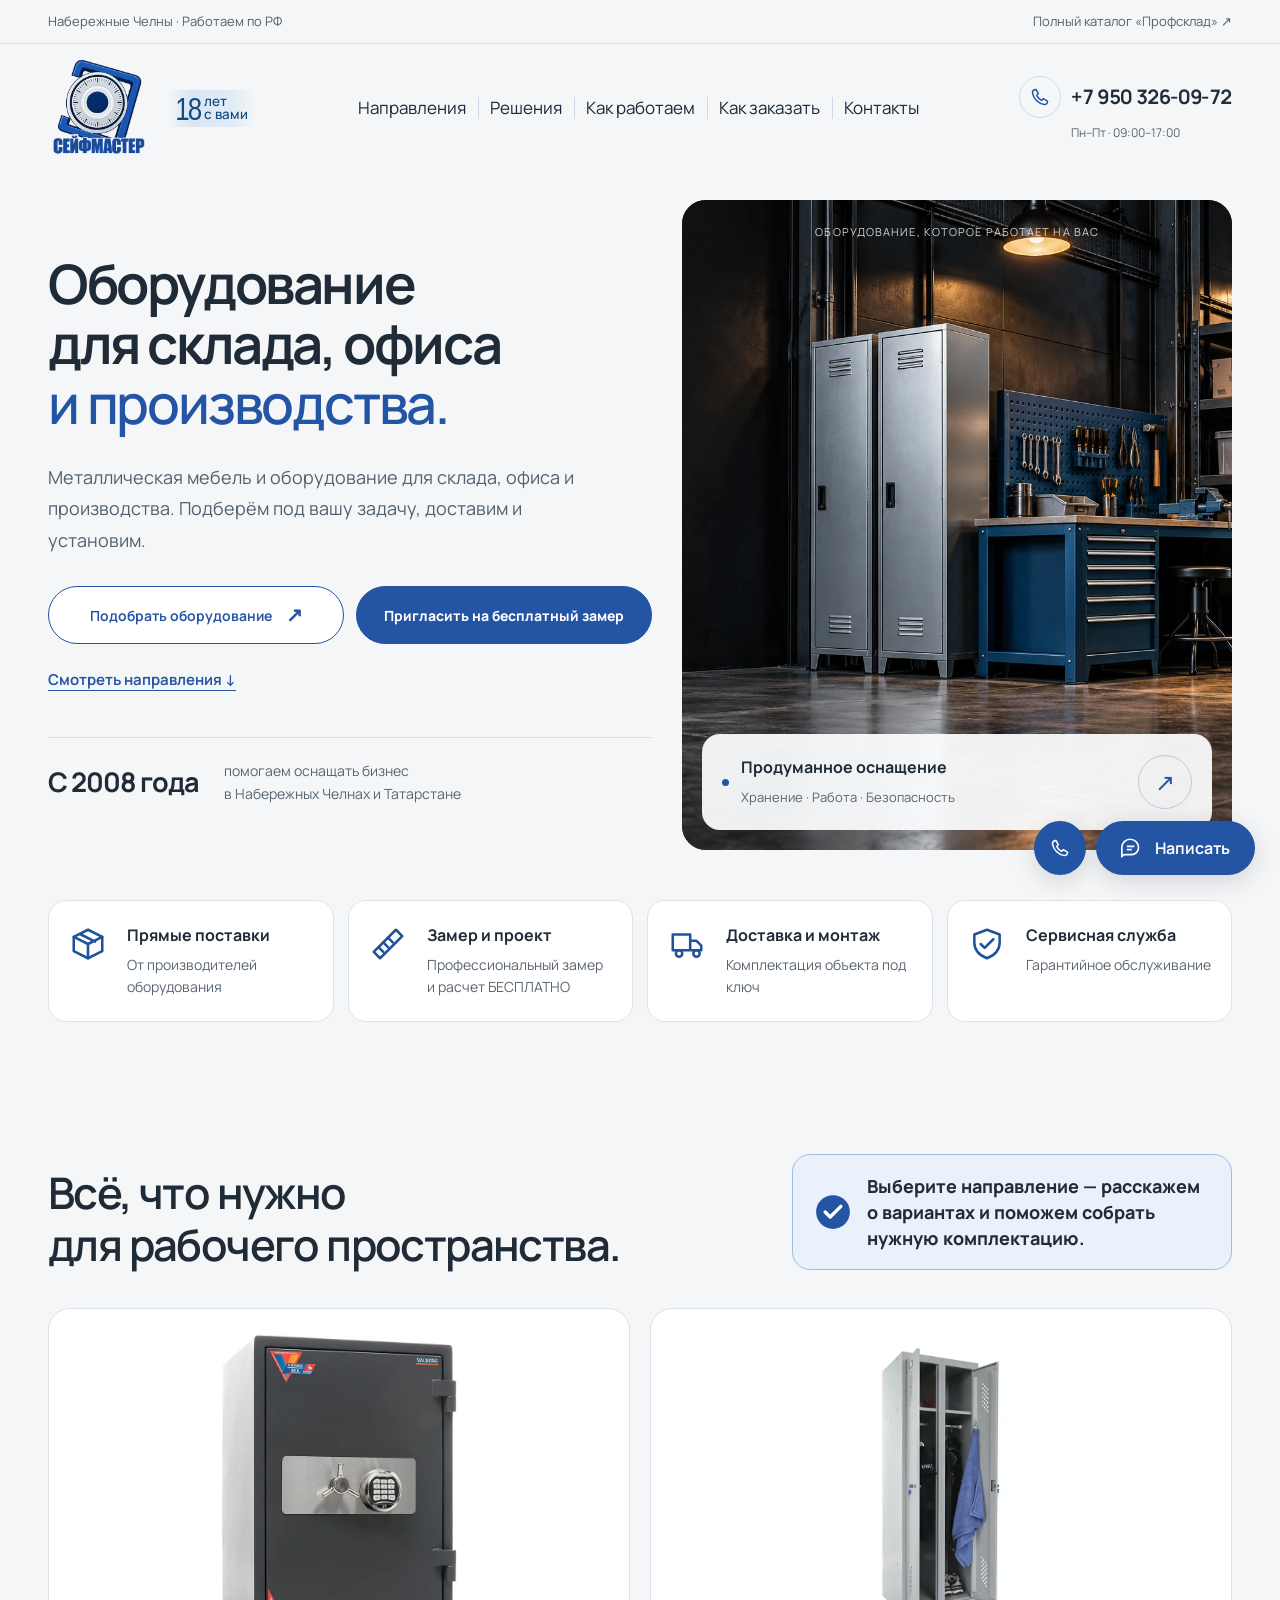
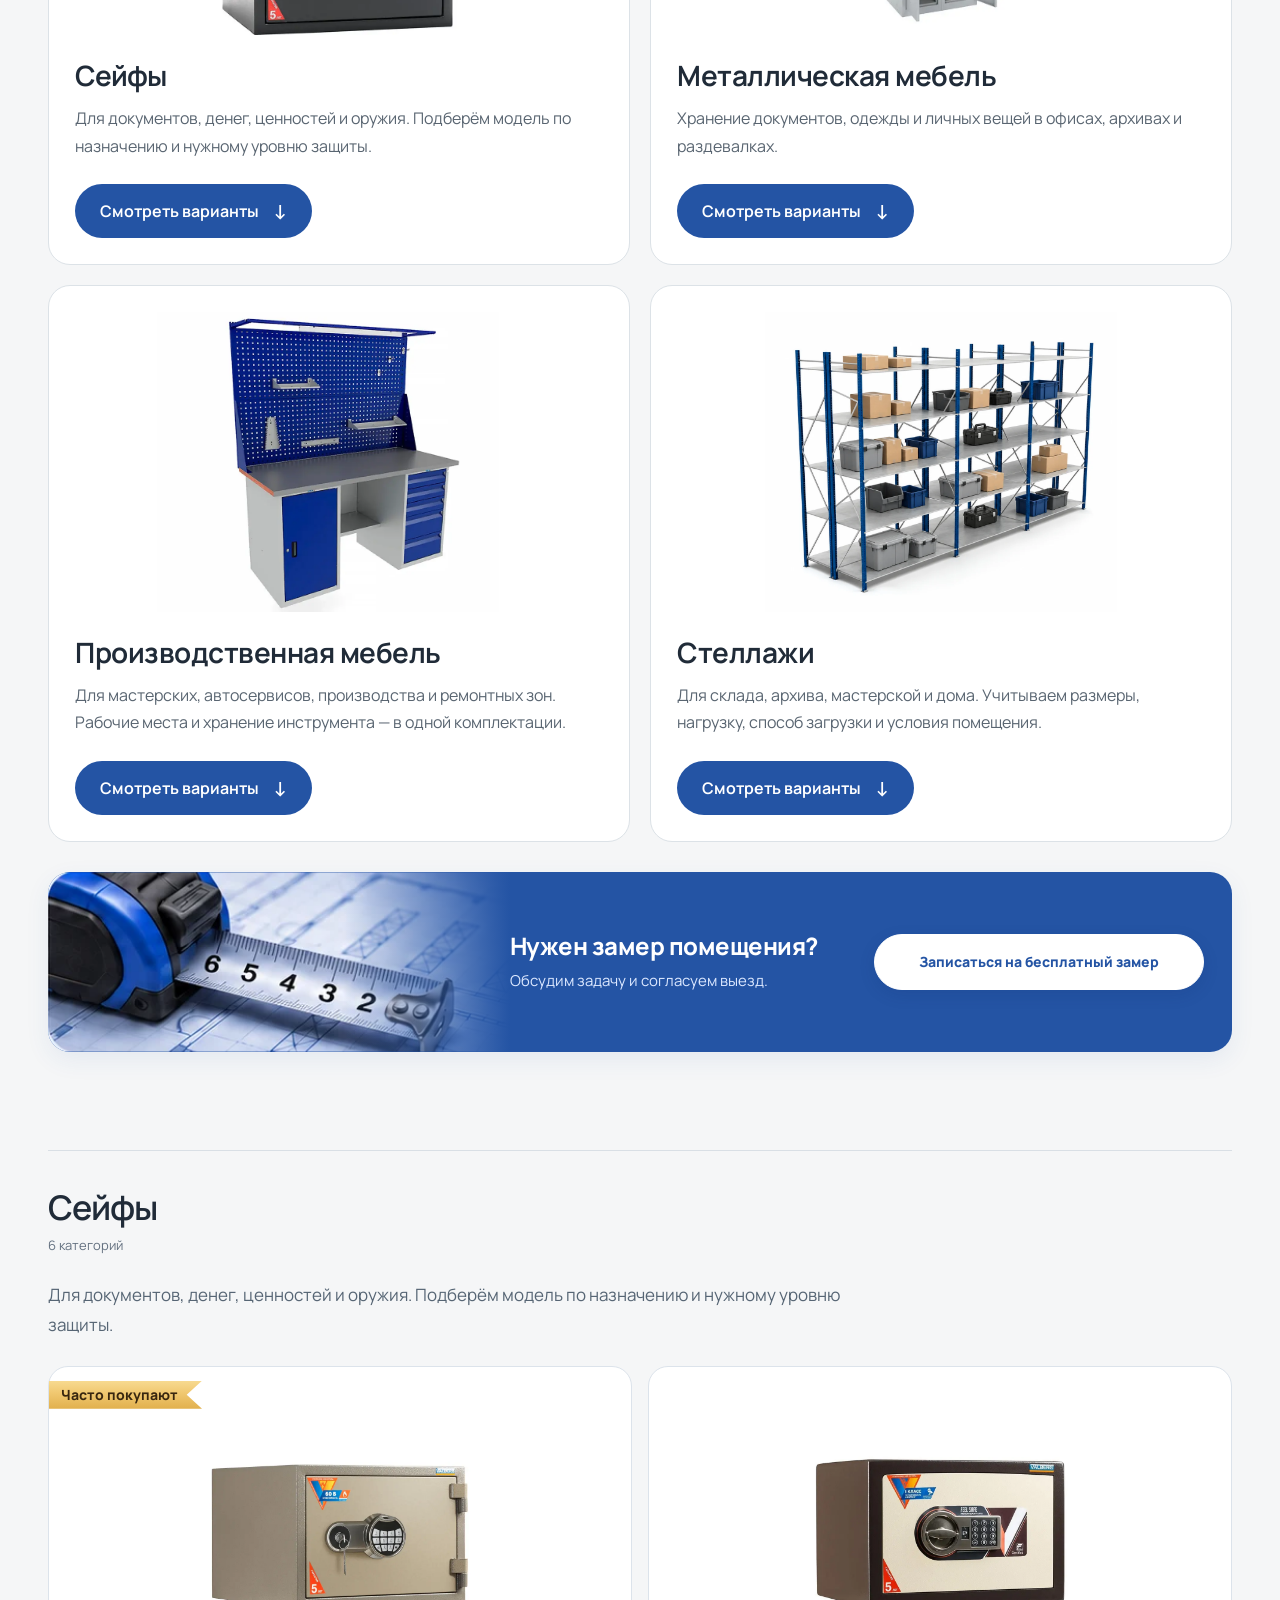
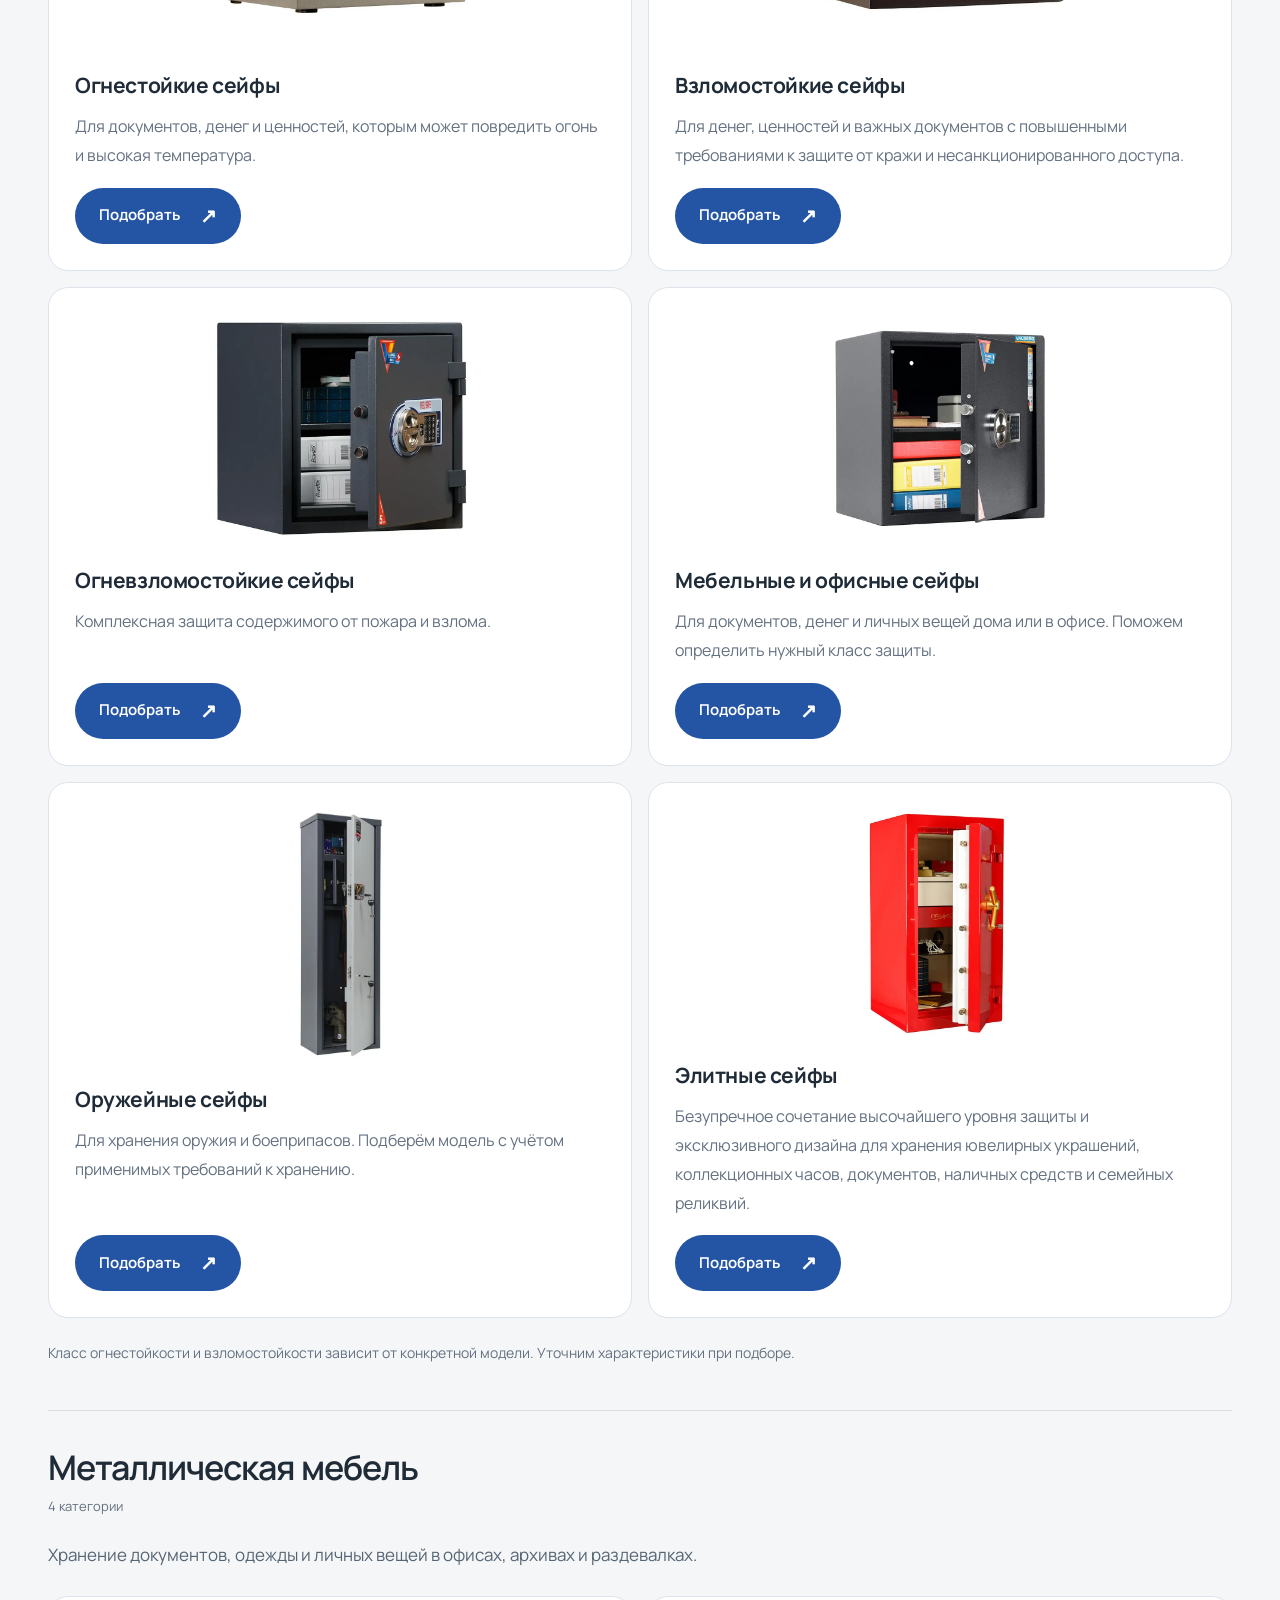
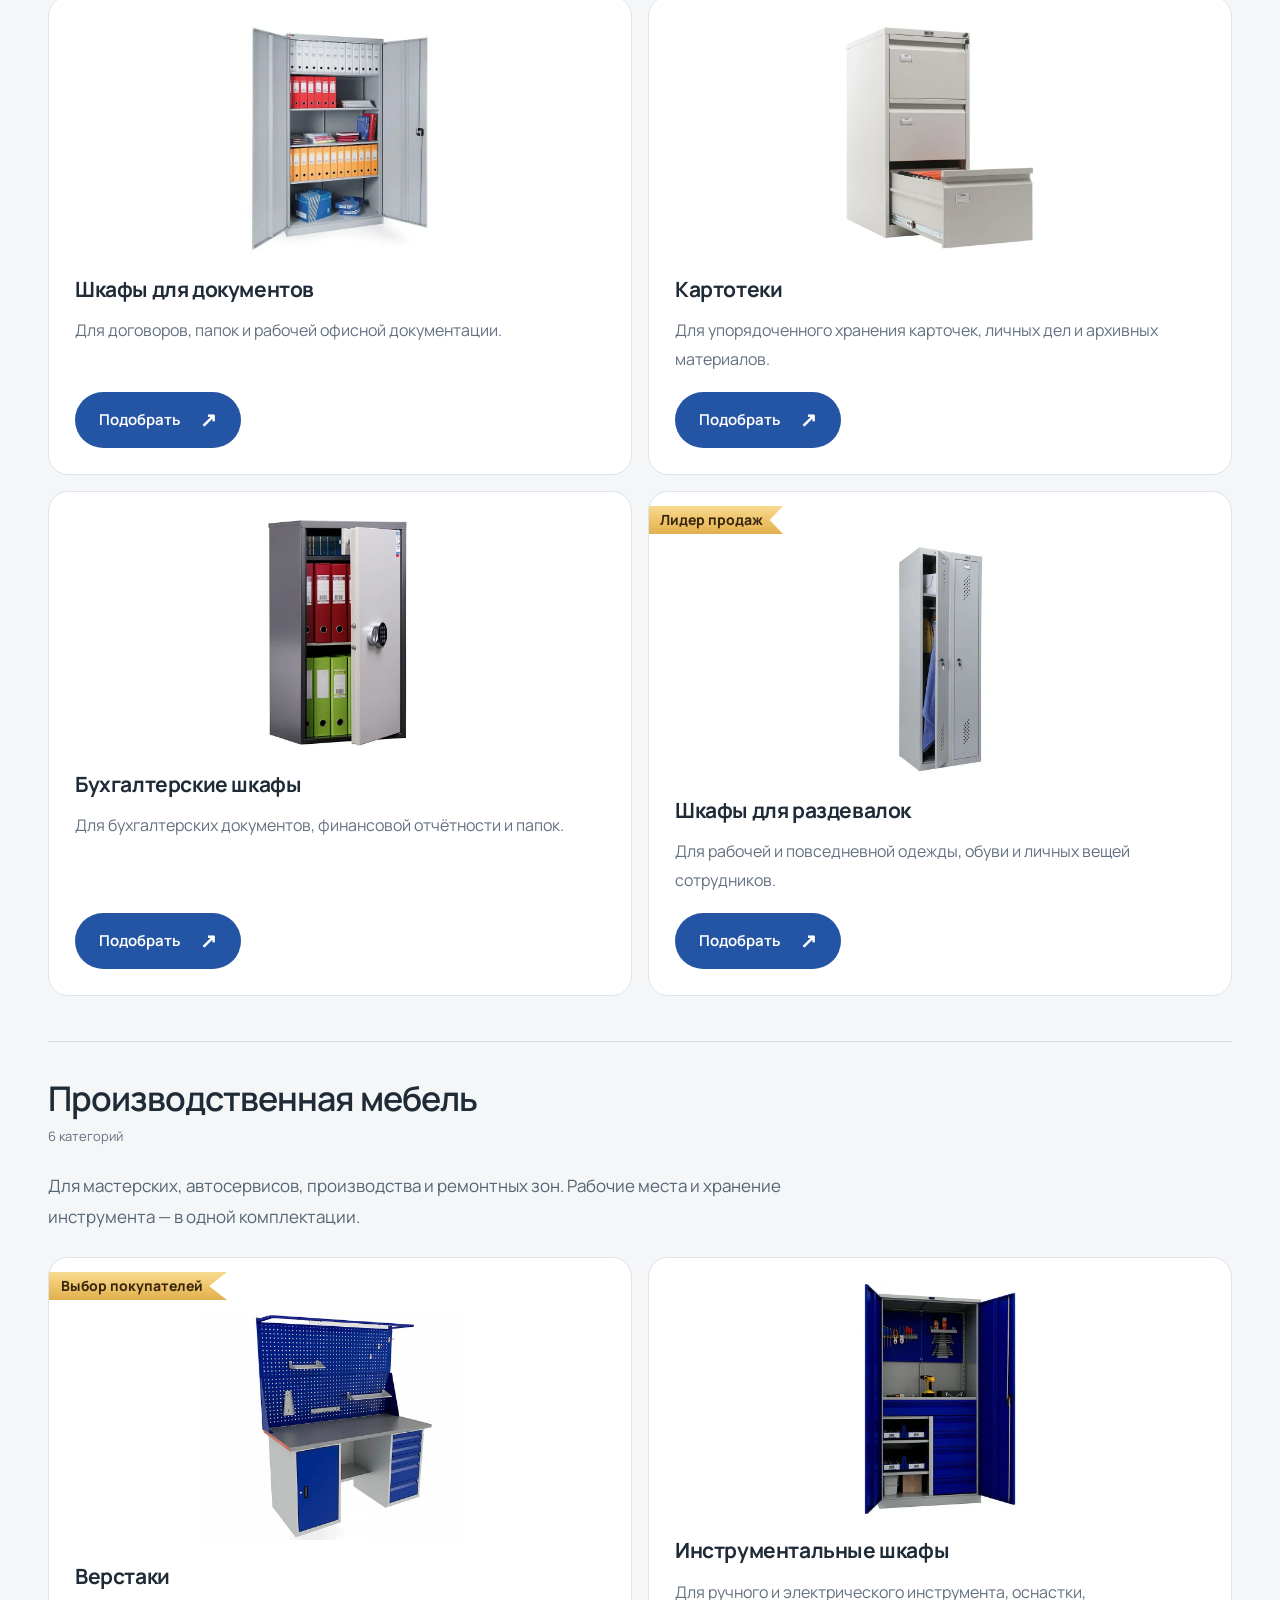
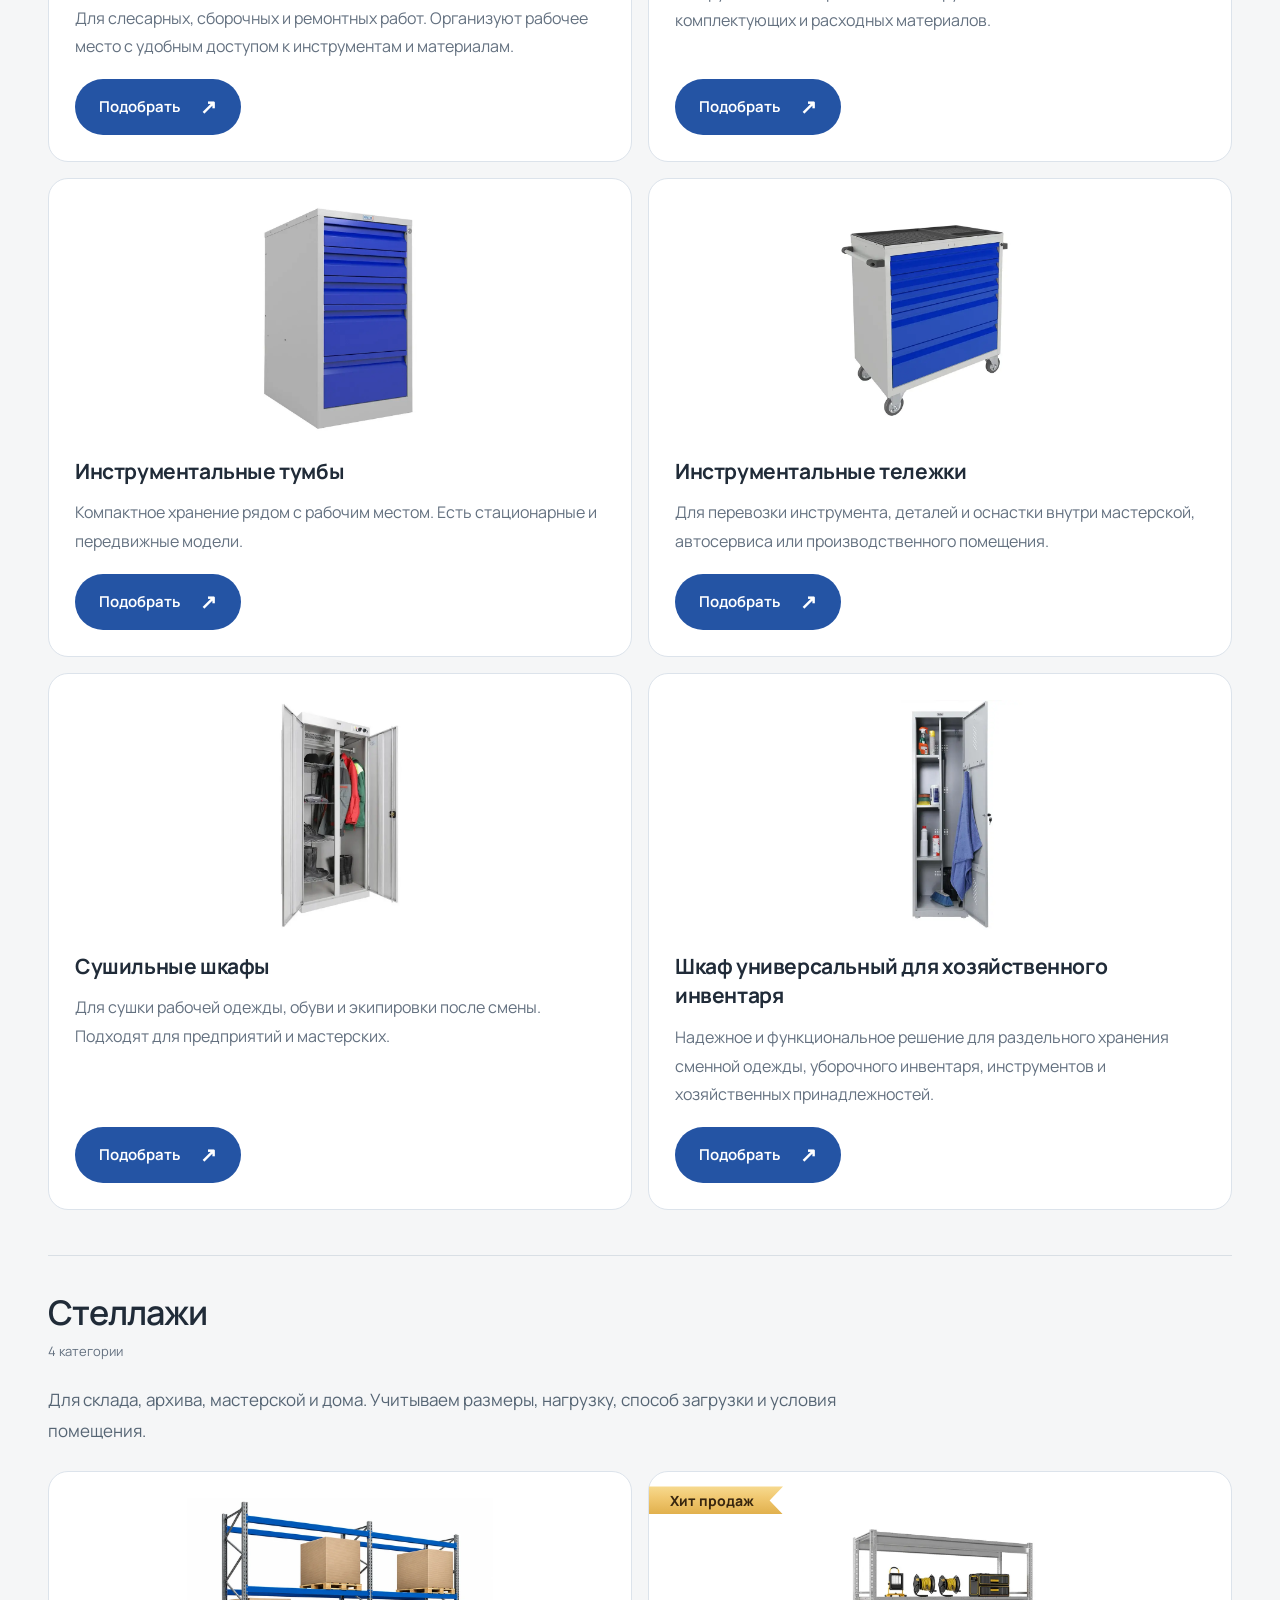
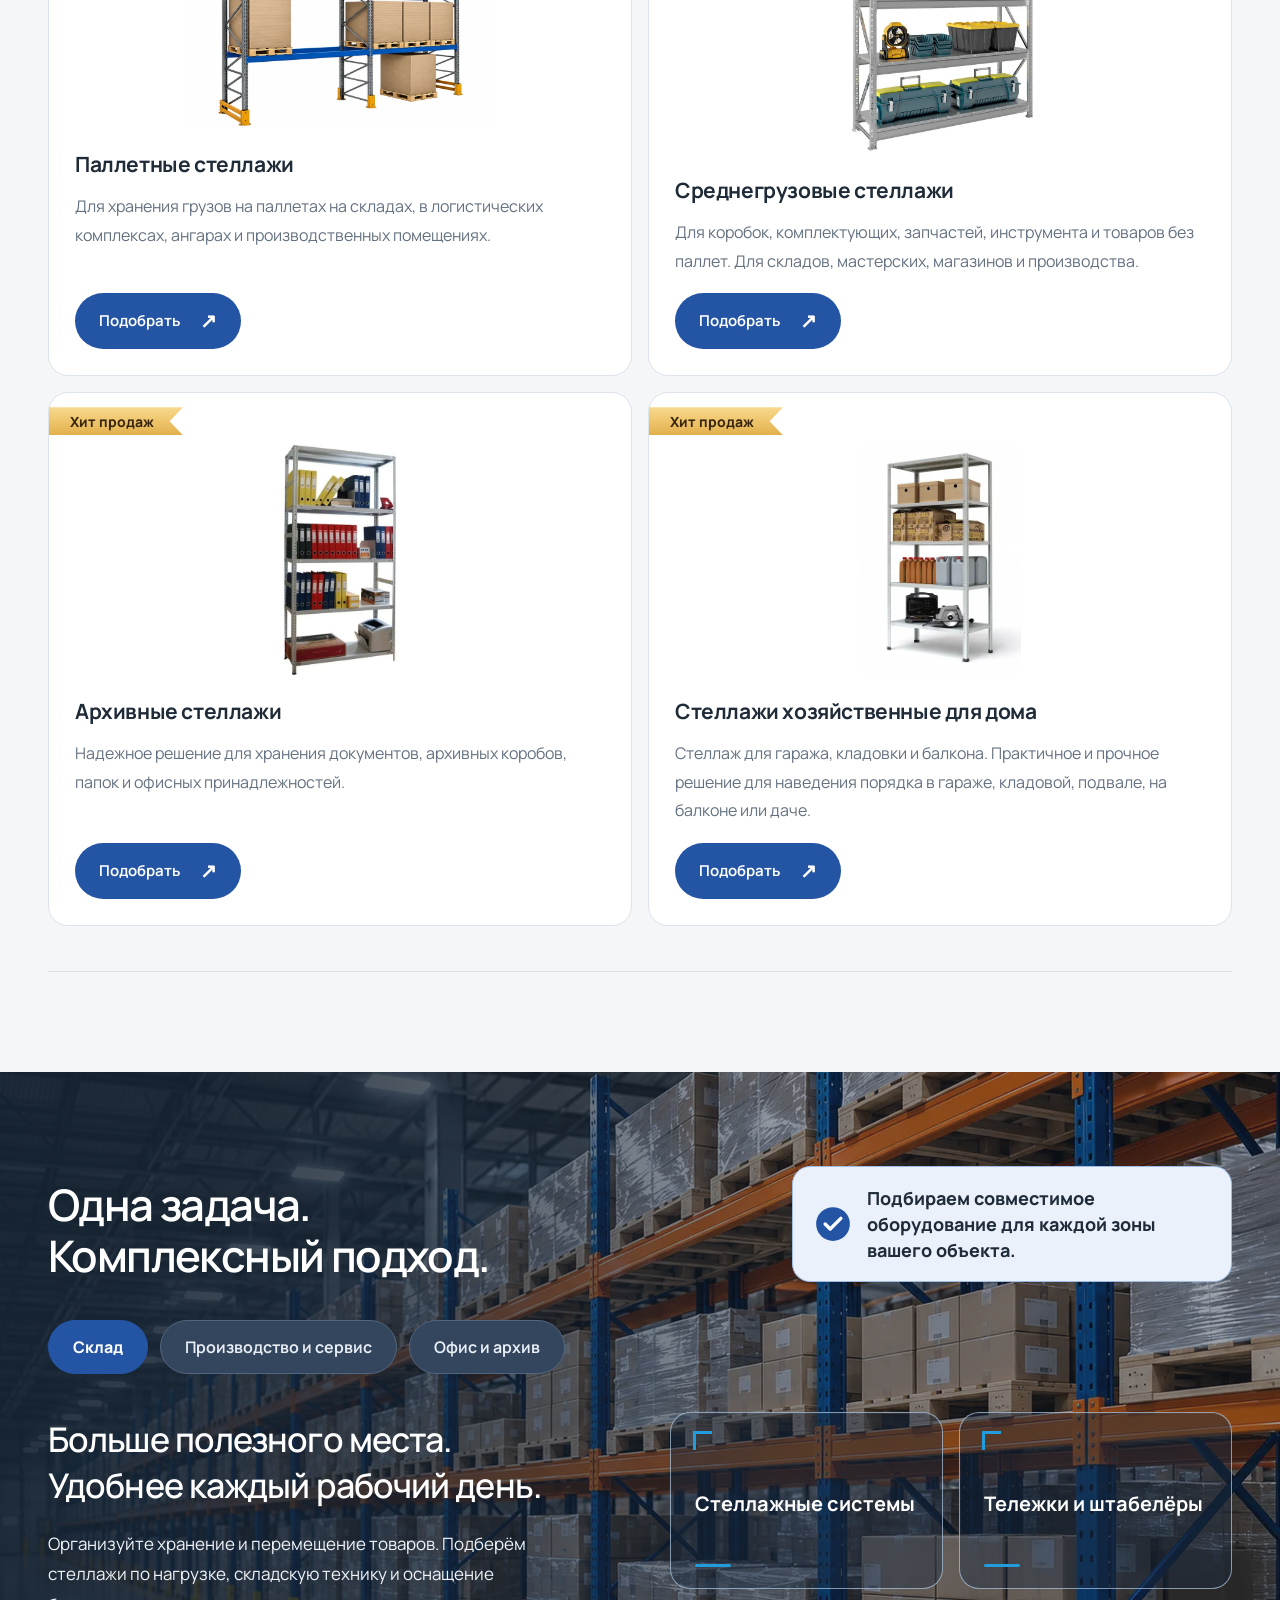
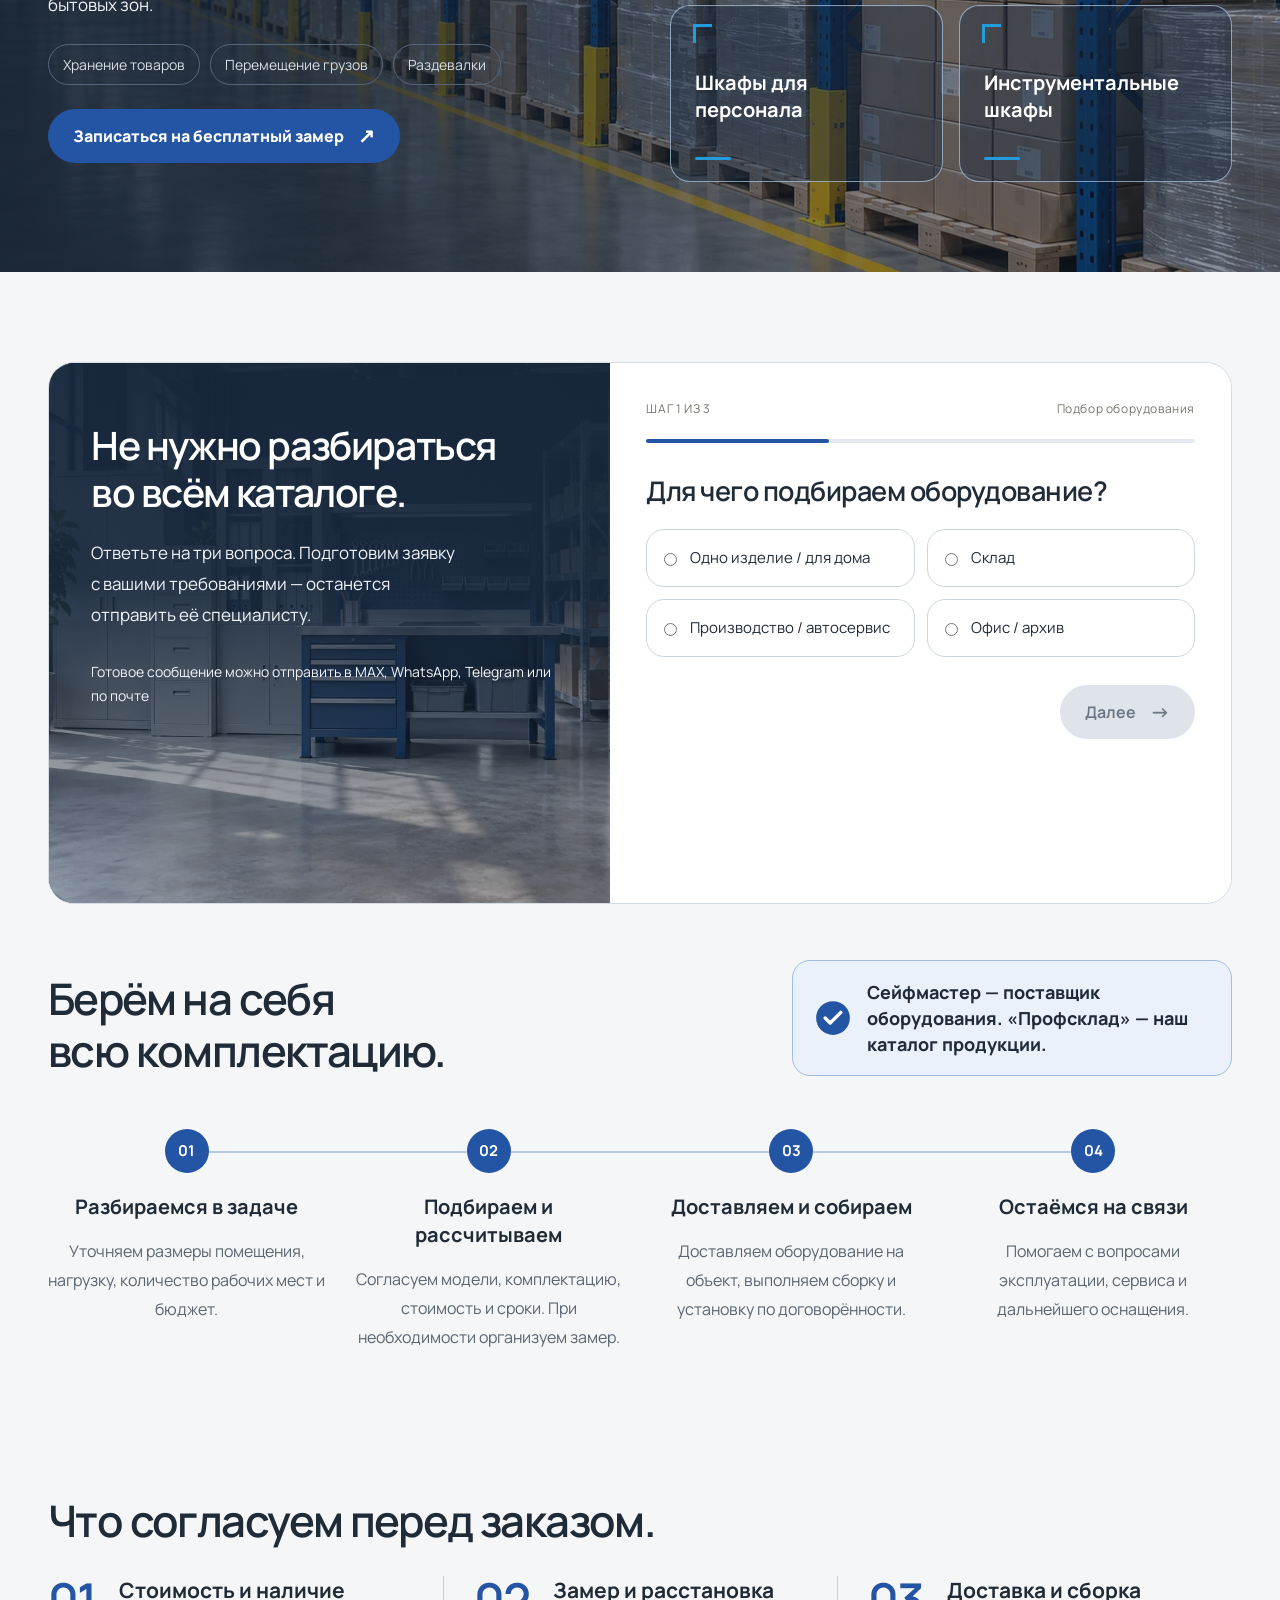
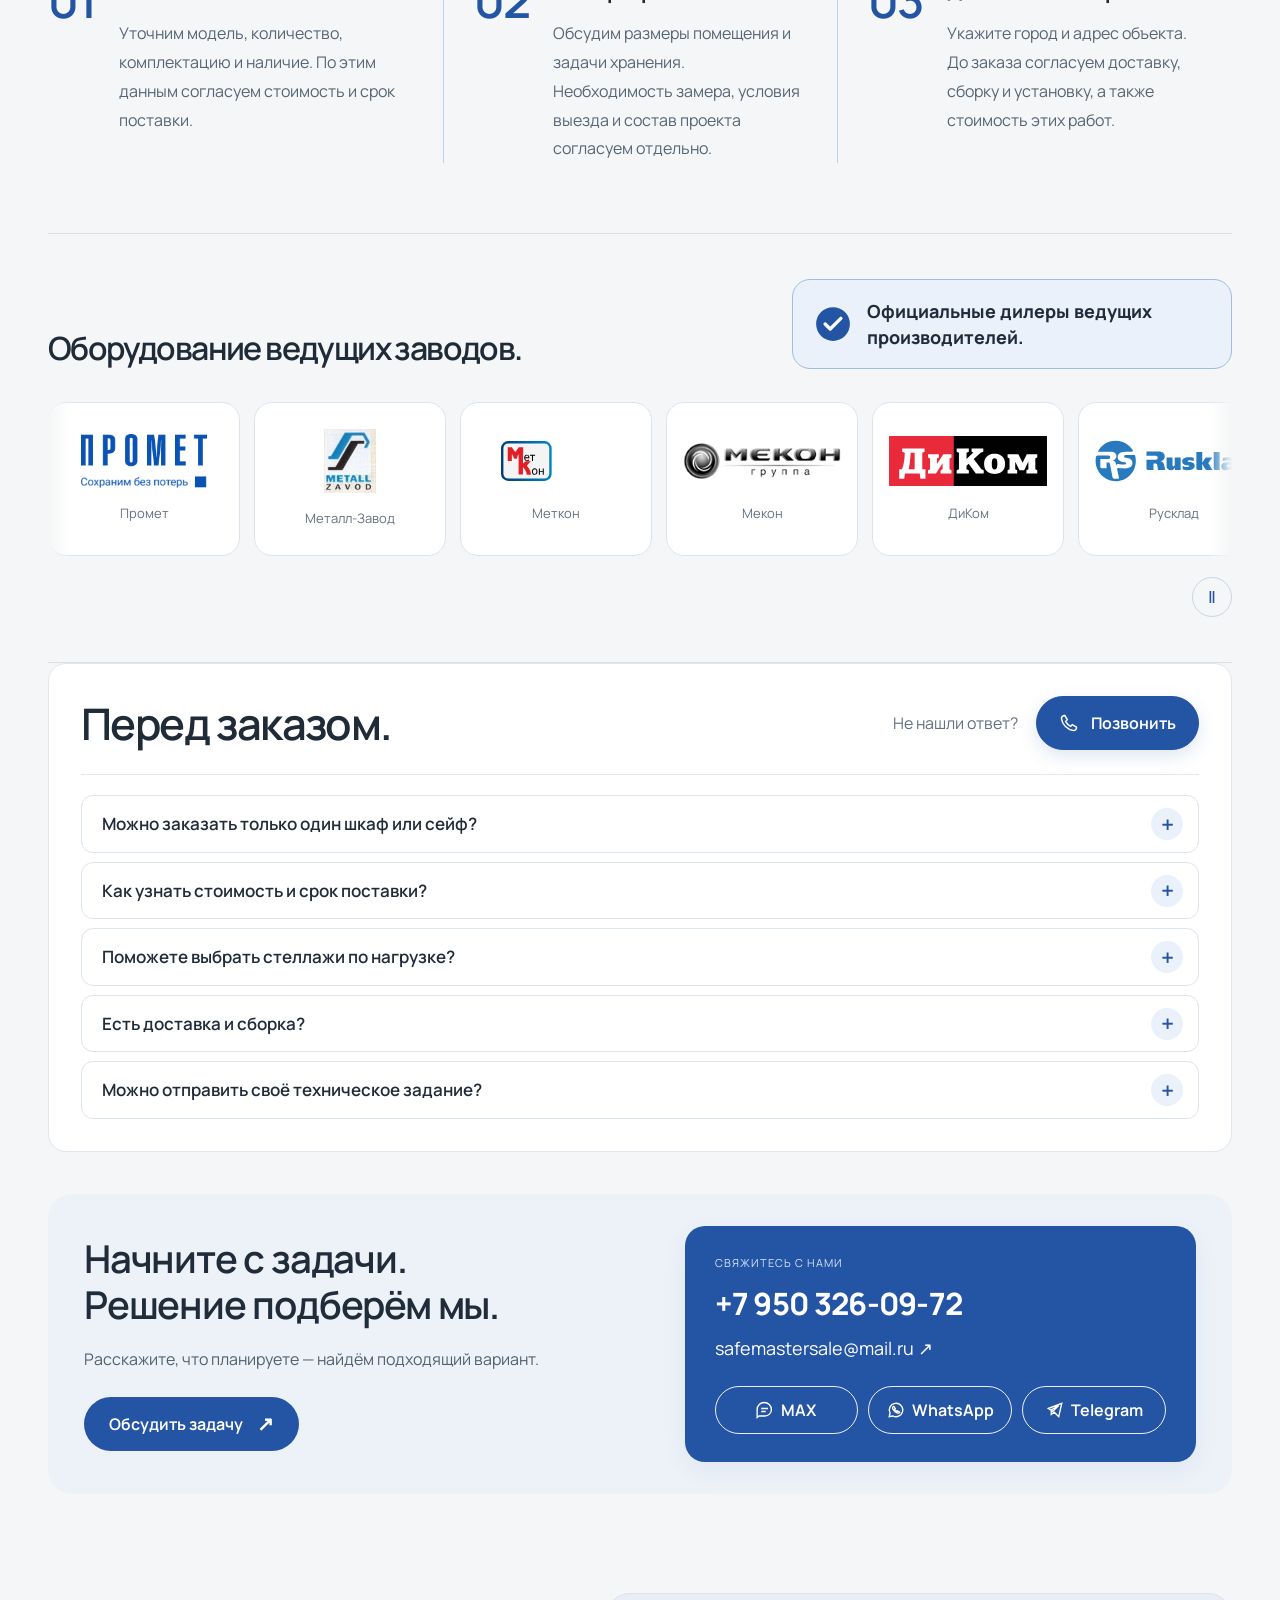
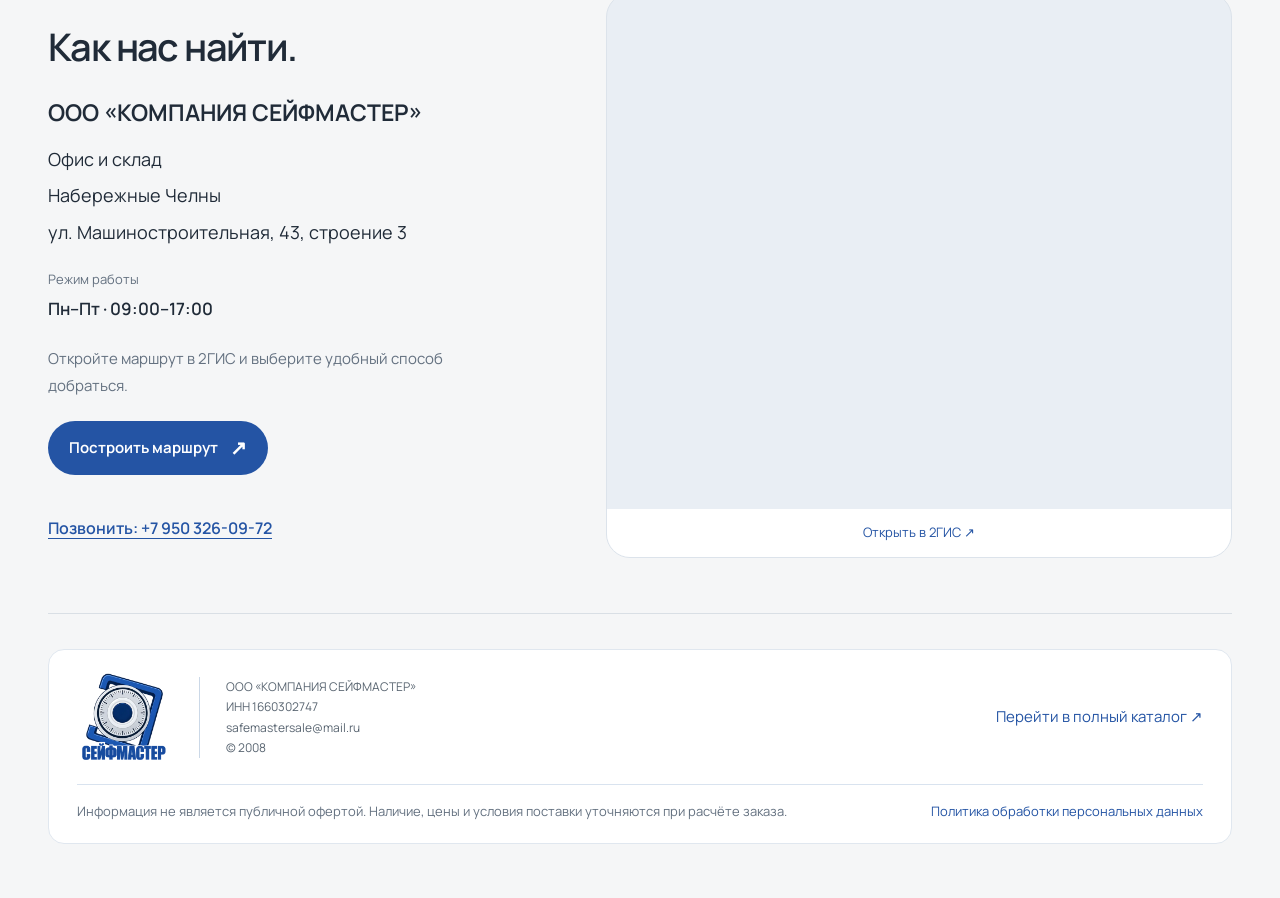
==== index.html @ 97907486 "Slightly enlarge the tall safe photo without cropping" ====
<!doctype html><html lang="ru"><head><meta charset="utf-8"><meta name="viewport" content="width=device-width,initial-scale=1"><meta name="theme-color" content="#f4f3ef"><title>Сейфмастер — оборудование для склада, офиса и производства</title><meta name="description" content="Стеллажи, металлические шкафы, сейфы, производственная мебель и складская техника в Набережных Челнах. Подбор, замер, доставка и монтаж."><link rel="icon" href="assets/seifmaster-logo-blue.webp" type="image/webp"><link rel="stylesheet" href="style.css?v=20261121-safe-photo-zoom"><script src="app.js?v=20261121-choice-gold" defer></script></head><body>
<div class="topline"><div class="wrap"><span>Набережные Челны · Работаем по РФ</span><a href="https://profsklad.ru" target="_blank" rel="noopener">Полный каталог «Профсклад» ↗</a></div></div>
<header><div class="wrap header"><div class="header-brand"><a class="brand" href="#" aria-label="Сейфмастер — к началу страницы"><img class="company-logo" src="assets/seifmaster-logo-blue.webp" alt="Сейфмастер" width="330" height="330" fetchpriority="high" decoding="async"></a><span class="header-anniversary"><span class="header-anniversary-number">18</span> <span class="header-anniversary-copy">лет<br>с вами</span></span></div><nav aria-label="Основное меню"><a class="nav-mobile-catalog" href="#catalog">Направления</a><button class="nav-catalog-toggle" type="button" aria-expanded="false" aria-controls="nav-product-links">Направления</button><div id="nav-product-links" class="nav-product-links" aria-label="Направления продукции"><a href="#guide-safes">Сейфы</a><a href="#guide-metal">Металлическая мебель</a><a href="#guide-tools">Производственная мебель</a><a href="#guide-racks">Стеллажи</a></div><a href="#solutions">Решения</a><a href="#process">Как работаем</a><a href="#selection">Как заказать</a><a href="#contacts">Контакты</a></nav><div class="header-contact"><a class="headerphone" href="tel:+79503260972" aria-label="Позвонить: +7 950 326-09-72"><span class="header-phone-icon" aria-hidden="true"><svg viewBox="0 0 24 24" width="20" height="20" fill="none" stroke="currentColor" stroke-width="1.8"><path d="m7 3 3 5-2 2c1.5 3 3 4.5 6 6l2-2 5 3c0 3-2 4-4 4C10 20 4 14 3 7c0-2 1-4 4-4Z"/></svg></span><span class="header-phone-number">+7 950 326-09-72</span></a><span class="header-hours">Пн–Пт · 09:00–17:00</span></div><button class="menu" aria-label="Открыть меню" aria-expanded="false">☰</button></div></header>
<main><section class="hero wrap"><div class="hero-copy"><h1>Оборудование<br>для склада, офиса<br><em>и производства.</em></h1><p><span class="hero-desktop-description">Металлическая мебель и оборудование для склада, офиса и производства. Подберём под вашу задачу, доставим и установим.</span><span class="hero-mobile-description">Подберём под вашу задачу, доставим и установим.</span></p><div class="hero-actions"><a class="button" href="#selection">Подобрать оборудование <span>↗</span></a><button class="button hero-measure" type="button" data-request="Бесплатный замер помещения">Пригласить на бесплатный замер</button><a class="hero-browse" href="#catalog">Смотреть направления ↓</a></div><div class="hero-bottom"><b>С 2008 года</b><span>помогаем оснащать бизнес<br>в Набережных Челнах и Татарстане</span></div></div><div class="hero-visual"><img src="assets/hero.webp" alt="Металлические шкафы, верстак и стеллажи в интерьере мастерской" fetchpriority="high"><span class="image-note">ОБОРУДОВАНИЕ, КОТОРОЕ РАБОТАЕТ НА ВАС</span><div class="visual-card"><span class="orange-dot"></span><div><b>Продуманное оснащение</b><span>Хранение · Работа · Безопасность</span></div><a href="#solutions" aria-label="Посмотреть решения">↗</a></div></div></section>

<section class="trust wrap" aria-label="Преимущества"><div><svg class="trust-icon" viewBox="0 0 24 24" fill="none" stroke="currentColor" stroke-width="1.6" stroke-linecap="round" stroke-linejoin="round" aria-hidden="true"><path d="M12 3 3 7.5v9L12 21l9-4.5v-9L12 3Z"/><path d="m3 7.5 9 4.5 9-4.5M12 12v9m-4.5-15 9 4.5"/></svg><b>Прямые поставки</b><p>От производителей оборудования</p></div><div><svg class="trust-icon" viewBox="0 0 24 24" fill="none" stroke="currentColor" stroke-width="1.6" stroke-linecap="round" stroke-linejoin="round" aria-hidden="true"><path d="m3 17 14-14 4 4L7 21l-4-4Z"/><path d="m12 8 3 3m-6 0 3 3m-6 0 3 3"/></svg><b>Замер и проект</b><p>Профессиональный замер и расчет БЕСПЛАТНО</p></div><div><svg class="trust-icon" viewBox="0 0 24 24" fill="none" stroke="currentColor" stroke-width="1.6" stroke-linecap="round" stroke-linejoin="round" aria-hidden="true"><path d="M3 6h11v10H3zM14 10h4l3 3v3h-7z"/><circle cx="7" cy="18" r="2"/><circle cx="18" cy="18" r="2"/></svg><b>Доставка и монтаж</b><p>Комплектация объекта под ключ</p></div><div><svg class="trust-icon" viewBox="0 0 24 24" fill="none" stroke="currentColor" stroke-width="1.6" stroke-linecap="round" stroke-linejoin="round" aria-hidden="true"><path d="M12 3 4 6v5c0 5 3 8 8 10 5-2 8-5 8-10V6l-8-3Z"/><path d="m8 12 2.5 2.5L16 9"/></svg><b>Сервисная служба</b><p>Гарантийное обслуживание</p></div></section>
<section id="catalog" class="section wrap"><div class="section-head"><div><h2>Всё, что нужно<br>для рабочего пространства.</h2></div><p class="section-note"><svg viewBox="0 0 32 32" width="36" height="36" aria-hidden="true"><circle cx="16" cy="16" r="15" fill="currentColor"/><path d="m9 16 4.5 4.5L23 11" fill="none" stroke="#fff" stroke-width="3" stroke-linecap="round" stroke-linejoin="round"/></svg><span>Выберите направление — расскажем о вариантах  и поможем собрать нужную комплектацию.</span></p></div><div id="category-grid" class="category-grid"></div><section class="measure-banner" aria-labelledby="measure-title"><div class="measure-art" aria-hidden="true"><img src="assets/measurement-tape.svg" alt="" width="628" height="173" loading="lazy" decoding="async"></div><div class="measure-copy"><h2 id="measure-title">Нужен замер помещения?</h2><p>Обсудим задачу и согласуем выезд.</p></div><button class="button measure-button" type="button" data-request="Бесплатный замер помещения">Записаться на бесплатный замер</button></section></section>
<section class="assortment wrap" aria-label="Виды продукции"><div id="product-guides"></div></section>
<section id="solutions" class="solutions section" data-background="warehouse"><div class="solutions-background" aria-hidden="true"><div class="solutions-bg solutions-bg-warehouse"></div><div class="solutions-bg solutions-bg-production"></div><div class="solutions-bg solutions-bg-office"></div></div><div class="wrap"><div class="section-head"><div><h2>Одна задача.<br>Комплексный подход.</h2></div><p class="section-note"><svg viewBox="0 0 32 32" width="36" height="36" aria-hidden="true"><circle cx="16" cy="16" r="15" fill="currentColor"/><path d="m9 16 4.5 4.5L23 11" fill="none" stroke="#fff" stroke-width="3" stroke-linecap="round" stroke-linejoin="round"/></svg><span>Подбираем совместимое оборудование для каждой зоны вашего объекта.</span></p></div><div class="solution-tabs" role="tablist" aria-label="Тип объекта"><button role="tab" aria-selected="true" data-solution="warehouse" id="tab-warehouse" aria-controls="solution-panel">Склад</button><button role="tab" aria-selected="false" data-solution="production" id="tab-production" aria-controls="solution-panel" tabindex="-1">Производство и сервис</button><button role="tab" aria-selected="false" data-solution="office" id="tab-office" aria-controls="solution-panel" tabindex="-1">Офис и архив</button></div><div id="solution-panel" class="solution-panel" role="tabpanel" aria-labelledby="tab-warehouse"></div></div></section>
<section class="section wrap" id="selection"><div class="selection"><div class="selection-intro"><h2>Не нужно разбираться<br>во всём каталоге.</h2><p>Ответьте на три вопроса. Подготовим заявку с вашими требованиями — останется отправить её специалисту.</p><span class="selection-note">Готовое сообщение можно отправить в MAX, WhatsApp, Telegram или по почте</span><img class="selection-photo" src="assets/selection-equipment.webp" alt="" aria-hidden="true" width="1400" height="788" loading="lazy" decoding="async"></div><div class="quiz"><div class="quiz-top"><span id="step-label" aria-live="polite">ШАГ 1 ИЗ 3</span><span>Подбор оборудования</span></div><div class="progress"><span id="progress-fill"></span></div><form id="quiz-form"><div id="quiz-content"></div><div class="quiz-controls"><button type="button" class="back textlink" hidden>← Назад</button><button type="submit" class="button" id="quiz-next">Далее <span>→</span></button></div></form></div></div></section>
<section class="section wrap process" id="process"><div class="section-head"><div><h2>Берём на себя<br>всю комплектацию.</h2></div><p class="section-note"><svg viewBox="0 0 32 32" width="36" height="36" aria-hidden="true"><circle cx="16" cy="16" r="15" fill="currentColor"/><path d="m9 16 4.5 4.5L23 11" fill="none" stroke="#fff" stroke-width="3" stroke-linecap="round" stroke-linejoin="round"/></svg><span>Сейфмастер — поставщик оборудования. «Профсклад» — наш каталог продукции.</span></p></div><div class="process-grid"><article><span>01</span><h3>Разбираемся в задаче</h3><p>Уточняем размеры помещения, нагрузку, количество рабочих мест и бюджет.</p></article><article><span>02</span><h3>Подбираем и рассчитываем</h3><p>Согласуем модели, комплектацию, стоимость и сроки. При необходимости организуем замер.</p></article><article><span>03</span><h3>Доставляем и собираем</h3><p>Доставляем оборудование на объект, выполняем сборку и установку по договорённости.</p></article><article><span>04</span><h3>Остаёмся на связи</h3><p>Помогаем с вопросами эксплуатации, сервиса и дальнейшего оснащения.</p></article></div></section>
<section class="service-terms wrap" aria-labelledby="terms-title"><h2 id="terms-title">Что согласуем перед заказом.</h2><div><article><h3>Стоимость и наличие</h3><p>Уточним модель, количество, комплектацию и наличие. По этим данным согласуем стоимость и срок поставки.</p></article><article><h3>Замер и расстановка</h3><p>Обсудим размеры помещения и задачи хранения. Необходимость замера, условия выезда и состав проекта согласуем отдельно.</p></article><article><h3>Доставка и сборка</h3><p>Укажите город и адрес объекта. До заказа согласуем доставку, сборку и установку, а также стоимость этих работ.</p></article></div></section><section class="manufacturers wrap" aria-labelledby="makers-title"><div class="manufacturers-heading"><div><h2 id="makers-title">Оборудование ведущих заводов.</h2></div><p class="dealer-badge"><svg viewBox="0 0 32 32" width="36" height="36" aria-hidden="true"><circle cx="16" cy="16" r="15" fill="currentColor"/><path d="m9 16 4.5 4.5L23 11" fill="none" stroke="#fff" stroke-width="3" stroke-linecap="round" stroke-linejoin="round"/></svg><span>Официальные дилеры ведущих производителей.</span></p></div><div class="brand-marquee"><div class="brand-track"><div class="brand-set" role="list" aria-label="Производители оборудования"><div class="manufacturer" role="listitem"><img src="assets/brands/promet.png" alt="Промет" loading="eager"><span>Промет</span></div><div class="manufacturer" role="listitem"><img src="assets/brands/metall-zavod.png" alt="Металл-Завод" loading="eager"><span>Металл-Завод</span></div><div class="manufacturer" role="listitem"><img src="assets/brands/metkon.svg" alt="Меткон" loading="eager"><span>Меткон</span></div><div class="manufacturer" role="listitem"><img src="assets/brands/mekon.png" alt="Мекон" loading="eager"><span>Мекон</span></div><div class="manufacturer" role="listitem"><img src="assets/brands/dikom.svg" alt="ДиКом" loading="eager"><span>ДиКом</span></div><div class="manufacturer" role="listitem"><img src="assets/brands/rusklad.svg" alt="Русклад" loading="eager"><span>Русклад</span></div></div><div class="brand-set" aria-hidden="true"><div class="manufacturer"><img src="assets/brands/promet.png" alt="" loading="eager"><span>Промет</span></div><div class="manufacturer"><img src="assets/brands/metall-zavod.png" alt="" loading="eager"><span>Металл-Завод</span></div><div class="manufacturer"><img src="assets/brands/metkon.svg" alt="" loading="eager"><span>Меткон</span></div><div class="manufacturer"><img src="assets/brands/mekon.png" alt="" loading="eager"><span>Мекон</span></div><div class="manufacturer"><img src="assets/brands/dikom.svg" alt="" loading="eager"><span>ДиКом</span></div><div class="manufacturer"><img src="assets/brands/rusklad.svg" alt="" loading="eager"><span>Русклад</span></div></div></div></div><button class="brand-motion-toggle" type="button" aria-label="Приостановить движение логотипов" aria-pressed="false"><span aria-hidden="true">Ⅱ</span></button></section>
<section class="section wrap faq"><div><h2>Перед заказом.</h2><p>Не нашли ответ?<br><a class="button faq-call" href="tel:+79503260972" aria-label="Позвонить: +7 950 326-09-72"><svg viewBox="0 0 24 24" width="20" height="20" fill="none" stroke="currentColor" stroke-width="1.8" aria-hidden="true"><path d="m7 3 3 5-2 2c1.5 3 3 4.5 6 6l2-2 5 3c0 3-2 4-4 4C10 20 4 14 3 7c0-2 1-4 4-4Z"/></svg><span>Позвонить</span></a></p></div><div><details><summary>Можно заказать только один шкаф или сейф?</summary><p>Да. Можно заказать один шкаф, сейф или любое другое изделие.</p></details><details><summary>Как узнать стоимость и срок поставки?</summary><p>Напишите, что вам нужно и в каком количестве. Мы уточним цену и подскажем, когда сможем привезти заказ.</p></details><details><summary>Поможете выбрать стеллажи по нагрузке?</summary><p>Да. Расскажите, что будете хранить, сколько это весит и сколько места есть. Поможем выбрать подходящие стеллажи.</p></details><details><summary>Есть доставка и сборка?</summary><p>Да, можем доставить, собрать и установить. Скажите, куда привезти заказ — заранее обсудим стоимость и удобное время.</p></details><details><summary>Можно отправить своё техническое задание?</summary><p>Да. Пришлите задание или чертежи в <a href="https://max.ru/u/f9LHodD0cOKD8DfK8macPYXgtQL08Ihr32l44vvXUTE6C_WqEj3_TllmXrg" target="_blank" rel="noopener">MAX</a>, <a href="https://t.me/+79503260972" target="_blank" rel="noopener">Telegram</a> или на почту <a href="mailto:safemastersale@mail.ru">safemastersale@mail.ru</a>. Если готового задания нет, просто напишите, что вам нужно.</p></details></div></section>
<section class="contact-section" id="contacts"><div class="wrap contact-grid"><div><h2>Начните с задачи.<br>Решение подберём мы.</h2><p>Расскажите, что планируете — найдём подходящий вариант.</p><button class="button" data-request="Консультация по оборудованию">Обсудить задачу <span>↗</span></button></div><div class="contact-info"><span>СВЯЖИТЕСЬ С НАМИ</span><a class="contact-phone" href="tel:+79503260972">+7 950 326-09-72</a><a href="mailto:safemastersale@mail.ru">safemastersale@mail.ru ↗</a><div class="contact-channels" aria-label="Способы связи"><a class="button contact-channel channel-max" data-contact-channel="max" href="https://max.ru/u/f9LHodD0cOKD8DfK8macPYXgtQL08Ihr32l44vvXUTE6C_WqEj3_TllmXrg" target="_blank" rel="noopener"><svg viewBox="0 0 24 24" width="20" height="20" fill="none" stroke="currentColor" stroke-width="1.8" aria-hidden="true"><path d="M20.5 11.5a8.5 8.5 0 0 1-8.5 8.5H4l-2.5 2V11.5a9.5 9.5 0 0 1 19 0Z"/><path d="M7 10h9M7 14h6"/></svg><span>MAX</span></a><a class="button contact-channel channel-whatsapp " data-contact-channel="whatsapp" href="https://wa.me/79503260972" target="_blank" rel="noopener"><svg viewBox="0 0 24 24" width="20" height="20" fill="none" stroke="currentColor" stroke-width="1.8" aria-hidden="true"><path d="m3 21 1-5a9 9 0 1 1 4 4l-5 1Z"/><path d="m9 7 2 3-1 1 3 3 1-1 3 2c-1 3-7 0-9-4-1-2-1-3 1-4Z"/></svg><span>WhatsApp</span></a><a class="button contact-channel channel-telegram " data-contact-channel="telegram" href="https://t.me/+79503260972" target="_blank" rel="noopener"><svg viewBox="0 0 24 24" width="20" height="20" fill="none" stroke="currentColor" stroke-width="1.8" aria-hidden="true"><path d="m3 10 18-7-4 18-6-6-4 3v-6l10-6-8 8-6-4Z"/></svg><span>Telegram</span></a></div></div></div></section>
</main><footer class="wrap"><section class="footer-location" aria-labelledby="location-title"><div class="location-info"><h2 id="location-title">Как нас найти.</h2><address><strong>ООО «КОМПАНИЯ СЕЙФМАСТЕР»</strong><span>Офис и склад</span><span>Набережные Челны</span><span>ул. Машиностроительная, 43, строение 3</span></address><div class="location-hours"><span>Режим работы</span><strong>Пн–Пт · 09:00–17:00</strong></div><p>Откройте маршрут в 2ГИС и выберите удобный способ добраться.</p><div class="location-actions"><a class="button" href="https://2gis.ru/nabchelny/directions/points/%7C52.407112%2C55.715692%3B4081915443614604" target="_blank" rel="noopener">Построить маршрут <span aria-hidden="true">↗</span></a></div><p class="location-status" id="location-status" role="status"></p><a class="location-phone" href="tel:+79503260972">Позвонить: +7 950 326-09-72</a></div><div class="location-map"><iframe src="https://makemap.2gis.ru/widget?data=[base64]" title="Сейфмастер на карте 2ГИС — Машиностроительная, 43, строение 3" width="100%" height="420" loading="lazy" sandbox="allow-modals allow-forms allow-scripts allow-same-origin allow-popups allow-top-navigation-by-user-activation"></iframe><a class="map-external" href="https://2gis.ru/nabchelny/firm/4081915443614604" target="_blank" rel="noopener">Открыть в 2ГИС ↗</a></div></section><div class="footer-card"><div class="footer-main"><a href="#" class="brand"><img class="company-logo" src="assets/seifmaster-logo-blue.webp" alt="Сейфмастер" width="330" height="330"></a><span>ООО «КОМПАНИЯ СЕЙФМАСТЕР»<br>ИНН 1660302747<br><a href="mailto:safemastersale@mail.ru">safemastersale@mail.ru</a><br>© 2008</span><a href="https://profsklad.ru" target="_blank" rel="noopener">Перейти в полный каталог ↗</a></div><div class="footer-legal"><p>Информация не является публичной офертой. Наличие, цены и условия поставки уточняются при расчёте заказа.</p><p><a href="privacy.html">Политика обработки персональных данных</a></p></div></div></footer>
<div class="floating-contact"><a class="button floating-call" href="tel:+79503260972" aria-label="Позвонить"><svg viewBox="0 0 24 24" width="20" height="20" fill="none" stroke="currentColor" stroke-width="1.8" aria-hidden="true"><path d="m7 3 3 5-2 2c1.5 3 3 4.5 6 6l2-2 5 3c0 3-2 4-4 4C10 20 4 14 3 7c0-2 1-4 4-4Z"/></svg></a><button id="contact-toggle" aria-expanded="false" aria-controls="contact-menu"><svg width="20" height="20" viewBox="0 0 24 24" fill="none" stroke="currentColor" stroke-width="1.7"><path d="M21 11.5a8.5 8.5 0 0 1-8.5 8.5H4l-3 2V11.5a10 10 0 0 1 20 0Z"/><path d="M7 10h9M7 14h6"/></svg><span>Написать</span></button><div id="contact-menu" hidden><a class="button contact-channel channel-max" data-contact-channel="max" href="https://max.ru/u/f9LHodD0cOKD8DfK8macPYXgtQL08Ihr32l44vvXUTE6C_WqEj3_TllmXrg" target="_blank" rel="noopener"><svg viewBox="0 0 24 24" width="20" height="20" fill="none" stroke="currentColor" stroke-width="1.8" aria-hidden="true"><path d="M20.5 11.5a8.5 8.5 0 0 1-8.5 8.5H4l-2.5 2V11.5a9.5 9.5 0 0 1 19 0Z"/><path d="M7 10h9M7 14h6"/></svg><span>MAX</span></a><a class="button contact-channel channel-whatsapp " data-contact-channel="whatsapp" href="https://wa.me/79503260972" target="_blank" rel="noopener"><svg viewBox="0 0 24 24" width="20" height="20" fill="none" stroke="currentColor" stroke-width="1.8" aria-hidden="true"><path d="m3 21 1-5a9 9 0 1 1 4 4l-5 1Z"/><path d="m9 7 2 3-1 1 3 3 1-1 3 2c-1 3-7 0-9-4-1-2-1-3 1-4Z"/></svg><span>WhatsApp</span></a><a class="button contact-channel channel-telegram " data-contact-channel="telegram" href="https://t.me/+79503260972" target="_blank" rel="noopener"><svg viewBox="0 0 24 24" width="20" height="20" fill="none" stroke="currentColor" stroke-width="1.8" aria-hidden="true"><path d="m3 10 18-7-4 18-6-6-4 3v-6l10-6-8 8-6-4Z"/></svg><span>Telegram</span></a><button data-request="Консультация">Подготовить заявку</button></div></div>
<dialog id="photo-dialog" aria-labelledby="product-photo-caption"><button class="dialog-close" aria-label="Закрыть фото">×</button><figure><img id="large-product-photo" alt=""><figcaption id="product-photo-caption"></figcaption></figure><div class="photo-controls"><button id="previous-product-photo" class="button" aria-label="Предыдущее фото">←</button><span id="product-photo-count" aria-live="polite"></span><button id="next-product-photo" class="button" aria-label="Следующее фото">→</button></div></dialog>
<dialog id="detail-dialog" aria-labelledby="detail-title"><button class="dialog-close" aria-label="Закрыть">×</button><div id="detail-content"></div></dialog>
<dialog id="request-dialog" aria-labelledby="request-title"><button class="dialog-close" aria-label="Закрыть">×</button><h2 id="request-title">Расскажите о задаче.</h2><p>Подготовим сообщение. Выберите MAX, WhatsApp, Telegram или почту и отправьте его специалисту.</p><form id="request-form"><label>Что нужно подобрать<input name="subject" id="request-subject" required maxlength="200"></label><div class="form-row"><label>Ваше имя<input name="name" autocomplete="name" required maxlength="80" placeholder="Как к вам обращаться"></label><label>Телефон или email<input name="contact" autocomplete="tel" required minlength="5" maxlength="120" placeholder="Для обратной связи"></label></div><label>Детали задачи<textarea name="message" rows="3" maxlength="3000" placeholder="Количество, размеры, город доставки, пожелания"></textarea></label><button class="button" type="submit">Подготовить обращение <span>↗</span></button><p class="form-note">На следующем шаге выберите MAX, WhatsApp, Telegram или почту. Сообщение отправляется вами в выбранном приложении. Сайт не сохраняет введённые данные.</p></form><div id="email-ready" hidden aria-live="polite"><h3>Сообщение подготовлено</h3><p>Выберите способ связи, затем нажмите «Отправить» в приложении. Заявка ещё не отправлена.</p><div class="request-delivery"><a id="send-max" class="button channel-max" href="https://max.ru/u/f9LHodD0cOKD8DfK8macPYXgtQL08Ihr32l44vvXUTE6C_WqEj3_TllmXrg" target="_blank" rel="noopener">Открыть MAX</a><a id="send-whatsapp" class="button channel-whatsapp" target="_blank" rel="noopener">Открыть WhatsApp</a><a id="send-telegram" class="button channel-telegram" target="_blank" rel="noopener">Открыть Telegram</a><a id="send-email" class="button">Открыть почту</a></div><p class="form-note" id="max-send-note">Для MAX скопируем текст заявки при открытии чата. Вставьте его в сообщение и отправьте. Если текст не скопировался, нажмите «Скопировать текст».</p><textarea readonly id="email-text" rows="7" aria-label="Текст заявки"></textarea><button class="button" id="copy-email">Скопировать текст</button><p id="copy-status" role="status"></p></div></dialog>
</body></html>
---- style.css ----
@import url('https://fonts.googleapis.com/css2?family=Manrope:wght@400;450;500;550;600;650;700;750;800&display=swap');
:root{--ink:#242826;--muted:#71736e;--paper:#f5f4f0;--orange:#e95624;--line:#dedfd8;--radius:16px}*{box-sizing:border-box}html{scroll-behavior:smooth;scroll-padding-top:100px}body{margin:0;background:var(--paper);color:var(--ink);font-family:Manrope,Arial,sans-serif;font-size:15px;line-height:1.6}a{color:inherit;text-decoration:none}button,input,textarea{font:inherit}button,a,input,textarea,summary{-webkit-tap-highlight-color:transparent}button{cursor:pointer}button:disabled{opacity:.45;cursor:not-allowed}button:focus-visible,a:focus-visible,summary:focus-visible{outline:3px solid var(--orange);outline-offset:5px}input:focus,textarea:focus{outline:2px solid var(--orange);outline-offset:2px}.wrap{max-width:1360px;margin:auto;width:calc(100% - 96px)}.topline{font-size:11px;border-bottom:1px solid var(--line);color:#64675f}.topline .wrap{display:flex;justify-content:space-between;padding:9px 0}header{position:sticky;top:0;z-index:20;background:#f5f4f0ed;backdrop-filter:blur(16px)}.header{display:flex;align-items:center;gap:30px;min-height:96px}.brand{display:flex;align-items:center;gap:10px;font-weight:800;font-size:21px;letter-spacing:-.8px;line-height:1.1}.brand small{display:block;font-size:8px;letter-spacing:1.6px;font-weight:650;margin-top:7px}.brandmark{background:var(--orange);color:white;display:flex;align-items:center;justify-content:center;width:44px;height:44px;border-radius:9px;font-size:27px;letter-spacing:-10px;padding-right:9px}.brandmark span{font-size:19px;margin-left:2px}.header nav{display:flex;gap:27px;font-size:12px;margin:auto}.header nav a:hover,.textlink:hover{color:var(--orange)}.headerphone{font-weight:750;font-size:15px}.menu{display:none;border:0;background:transparent;font-size:25px}.hero{display:grid;grid-template-columns:1fr 1.06fr;gap:36px;padding:20px 0 0;min-height:645px}.hero-copy{padding:30px 0 25px}.eyebrow{font-size:10px;font-weight:750;letter-spacing:1.5px;display:flex;gap:8px;align-items:center}.eyebrow>span,.orange-dot{display:inline-block;background:var(--orange);border-radius:50%;width:7px;height:7px;flex-shrink:0}h1{font-size:clamp(40px,4.2vw,66px);line-height:1.08;letter-spacing:-3px;font-weight:550;margin:30px 0 23px}h1 em{font-style:normal;color:var(--orange)}.hero-copy>p{max-width:440px;font-size:15px;color:#656963;line-height:1.8}.hero-actions{display:flex;align-items:center;gap:23px;margin-top:32px;flex-wrap:wrap}.button{display:inline-flex;background:var(--orange);color:white;border:1px solid var(--orange);padding:17px 23px;align-items:center;justify-content:center;gap:30px;font-weight:650;font-size:13px;border-radius:7px;transition:background .2s,transform .2s}.button:hover{background:#c84418;transform:translateY(-2px)}.button span{font-size:20px;line-height:1}.textlink{border:0;background:none;padding:8px 0;font-size:12px;font-weight:700;display:inline-flex;gap:18px;align-items:center}.hero-bottom{border-top:1px solid var(--line);margin-top:35px;padding-top:20px;display:flex;gap:26px;align-items:center}.hero-bottom b{font-size:22px;letter-spacing:-1px}.hero-bottom span{font-size:11px;color:var(--muted);line-height:1.6}.hero-visual{position:relative;min-height:580px;border-radius:15px;overflow:hidden;background:#292c29}.hero-visual>img{width:100%;height:100%;object-fit:cover;object-position:73% center;position:absolute}.image-note{position:absolute;top:23px;left:24px;color:white;font-size:8px;letter-spacing:1.5px;opacity:.8}.visual-card{position:absolute;bottom:24px;left:24px;right:24px;display:flex;gap:12px;align-items:center;background:#fbfaf5ed;padding:18px;border-radius:9px}.visual-card b{display:block;font-size:13px}.visual-card div>span{font-size:10px;color:var(--muted)}.visual-card a{margin-left:auto;width:33px;height:33px;display:grid;place-items:center;border:1px solid #ccc;border-radius:50%}.trust{display:grid;grid-template-columns:repeat(4,1fr);padding:40px 0;border-bottom:1px solid var(--line);gap:30px}.trust>div{position:relative;padding-left:30px}.trust>div>span{position:absolute;left:0;top:2px;font-size:10px;color:var(--orange)}.trust b{font-weight:700;font-size:13px}.trust p{margin:4px 0 0;font-size:11px;color:var(--muted)}.section{padding-top:100px;padding-bottom:95px}.section-head{display:flex;align-items:flex-end;justify-content:space-between;gap:40px;margin-bottom:36px}h2{font-weight:550;font-size:clamp(30px,3.15vw,45px);letter-spacing:-1.8px;line-height:1.18;margin:17px 0 0}.section-head>p{font-size:12px;color:var(--muted);margin:0 0 5px;max-width:370px}.category-grid{display:grid;grid-template-columns:repeat(4,1fr);gap:16px}.category{border:1px solid #e4e4de;background:#fff;border-radius:12px;overflow:hidden;padding:23px;position:relative;text-align:left;color:var(--ink);transition:transform .2s,box-shadow .2s;min-height:326px;display:flex;flex-direction:column}.category:hover{transform:translateY(-5px);box-shadow:0 12px 28px #2528210b;border-color:#c7c7be}.cat-number{font-size:9px;color:var(--muted)}.cat-image{height:152px;width:100%;object-fit:contain;mix-blend-mode:multiply;margin:8px 0 13px}.category h3{font-size:16px;line-height:1.35;letter-spacing:-.3px;margin:0 18px 7px 0;font-weight:700}.category p{font-size:10px;color:var(--muted);margin:0;line-height:1.6}.cat-arrow{position:absolute;right:20px;bottom:24px;font-size:19px}.category.abstract{background:#eceee8}.category.abstract .cat-icon{height:152px;margin:8px 0 13px;display:grid;place-items:center;color:#5d7164}.cat-icon svg{width:110px;height:110px;stroke-width:1.2}.catalog-footer{display:flex;align-items:center;justify-content:space-between;gap:20px;padding:23px 0;border-bottom:1px solid var(--line)}.catalog-footer p{font-size:12px;color:var(--muted);margin:0}.solutions{background:#e9ece5}.solution-tabs{display:flex;border-bottom:1px solid #cfd5ca;margin-bottom:35px;gap:32px}.solution-tabs button{padding:16px 0;background:transparent;border:0;border-bottom:2px solid transparent;color:#6c7568;font-size:13px;white-space:nowrap}.solution-tabs button[aria-selected=true]{color:var(--ink);border-color:var(--orange);font-weight:750}.solution-panel{display:grid;grid-template-columns:1fr 1fr;gap:80px;min-height:290px}.solution-panel h3{font-size:29px;line-height:1.3;letter-spacing:-1px;font-weight:550;margin:5px 0 20px}.solution-panel p{font-size:13px;color:#606a5e;max-width:430px}.solution-tags{display:flex;gap:8px;flex-wrap:wrap;margin:25px 0}.solution-tags span{border:1px solid #cbd2c4;border-radius:4px;padding:7px 12px;font-size:10px}.solution-list{display:grid;grid-template-columns:1fr 1fr;gap:15px}.solution-item{background:#f7f8f3;border-radius:10px;padding:20px;display:flex;flex-direction:column;justify-content:space-between;min-height:125px}.solution-item>span{font-size:10px;color:#88917f}.solution-item b{font-weight:650;font-size:13px;line-height:1.5}.selection{display:grid;grid-template-columns:.9fr 1.1fr;border:1px solid var(--line);border-radius:15px;overflow:hidden}.selection-intro{background:var(--ink);color:#fff;padding:45px;position:relative;overflow:hidden}.selection-intro .eyebrow{color:#bfc4b9}.selection h2{font-size:34px}.selection-intro>p{font-size:12px;color:#bfc4b9;max-width:310px;margin-top:23px}.selection-note{font-size:10px;color:#c3c8bd;display:block;margin-top:35px}.outline-mark{position:absolute;right:20px;bottom:-46px;font-size:180px;line-height:1;opacity:.07}.quiz{padding:38px;background:#fff;min-height:410px}.quiz-top{display:flex;justify-content:space-between;font-size:9px;letter-spacing:1px;color:#73776d}.progress{height:3px;background:#ebece7;margin:18px 0 28px}.progress span{height:3px;background:var(--orange);display:block;width:33.33%;transition:width .2s}.quiz h3{font-size:22px;font-weight:600;letter-spacing:-.6px;margin:0 0 20px}.options{display:grid;grid-template-columns:1fr 1fr;gap:10px}.option{border:1px solid var(--line);border-radius:6px;padding:13px 10px;display:flex;gap:8px;align-items:center;font-size:12px;cursor:pointer}.option:has(input:checked){border-color:var(--orange);background:#fff3ed}.option input{accent-color:var(--orange)}.quiz-controls{display:flex;justify-content:flex-end;align-items:center;gap:20px;margin-top:28px}.quiz-controls .back{margin-right:auto}.quiz-controls .button{padding:12px 23px}.quiz textarea{width:100%}.process-grid{display:grid;grid-template-columns:repeat(4,1fr);gap:32px;padding-top:15px}.process-grid article{border-top:1px solid var(--line);padding-top:23px}.process-grid article>span{font-size:29px;font-weight:450;color:var(--orange);letter-spacing:-1px}.process-grid h3{font-size:15px;margin:22px 0 12px;font-weight:700}.process-grid p{font-size:12px;color:var(--muted)}.manufacturers{border-top:1px solid var(--line);border-bottom:1px solid var(--line);padding:30px 0;display:flex;justify-content:space-between;align-items:center;gap:30px}.manufacturers>span{font-size:9px;letter-spacing:1px;max-width:125px;color:var(--muted)}.manufacturers>b{font-size:22px;letter-spacing:-.8px;color:#727a6e;line-height:1.1}.manufacturers>b>span{display:block;font-size:8px;letter-spacing:1px;text-align:center;font-weight:400}.manufacturers>a{font-size:11px}.faq{display:grid;grid-template-columns:1fr 1.3fr;gap:75px}.faq>div>p{font-size:12px;color:var(--muted);margin-top:30px}.faq a{color:var(--ink);text-decoration:underline;text-underline-offset:4px}.faq details{border-bottom:1px solid var(--line);padding:0 0 20px;margin-bottom:20px}.faq summary{list-style:none;cursor:pointer;font-size:14px;font-weight:600;padding-right:35px;position:relative}.faq summary::-webkit-details-marker{display:none}.faq summary:after{content:'+';position:absolute;right:0;font-size:22px;top:-5px;color:var(--orange)}.faq details[open] summary:after{content:'−'}.faq details p{font-size:12px;color:var(--muted);max-width:530px;margin-top:16px}.contact-section{background:#252b26;color:#fff;padding:70px 0}.contact-grid{display:grid;grid-template-columns:1.3fr 1fr;gap:90px}.contact-grid .eyebrow{color:#b8c1b3}.contact-grid h2{font-size:43px}.contact-grid p{font-size:12px;color:#b8c1b3;margin:24px 0 30px}.contact-info{padding:10px 0}.contact-info>span,.address>span{font-size:9px;letter-spacing:1.5px;color:#a6b29f;display:block}.contact-phone{font-size:30px;font-weight:550;display:block;letter-spacing:-1px;margin:16px 0 10px}.contact-info>a:not(.contact-phone){font-size:14px}.address{border-top:1px solid #495143;margin-top:30px;padding-top:25px}.address p{margin:10px 0;font-size:13px;color:#fff}.address a{font-size:11px;color:#c9d2c2}footer{padding:37px 0 30px}.footer-main{display:flex;align-items:center;justify-content:space-between;gap:30px}.footer-main>span{font-size:9px;color:var(--muted)}.footer-main>a:last-child{font-size:11px}footer>p{font-size:9px;color:#777c71;border-top:1px solid var(--line);padding-top:22px;margin-top:30px;max-width:100%}.floating-contact{position:fixed;bottom:25px;right:25px;z-index:25}.floating-contact>button{display:flex;gap:9px;align-items:center;border:1px solid #4c5949;border-radius:30px;background:var(--ink);color:#fff;padding:14px 22px;font-size:12px;box-shadow:0 5px 25px #0002}.floating-contact>div{position:absolute;bottom:65px;right:0;background:#fff;min-width:220px;box-shadow:0 6px 35px #0002;border:1px solid var(--line);border-radius:10px;padding:9px}.floating-contact>div a,.floating-contact>div button{display:block;padding:12px;font-size:12px;border:0;background:none;text-align:left;width:100%;border-radius:5px}.floating-contact>div a:hover,.floating-contact>div button:hover{background:var(--paper)}dialog{border:1px solid var(--line);background:var(--paper);color:var(--ink);border-radius:16px;padding:42px;width:min(650px,calc(100% - 28px));max-height:90vh;overflow:auto}dialog::backdrop{background:#172015aa;backdrop-filter:blur(5px)}dialog h2{font-size:33px}dialog p{font-size:13px;color:var(--muted)}.dialog-close{position:absolute;right:15px;top:10px;background:none;border:none;font-size:30px;width:40px;height:40px}.detail-image{width:100%;height:210px;object-fit:contain;background:#fff;border-radius:10px;margin:15px 0;mix-blend-mode:multiply}.detail-list{padding-left:20px;font-size:13px;line-height:1.9;margin:20px 0}.detail-actions{display:flex;gap:20px;align-items:center;flex-wrap:wrap}form label:not(.option){font-size:12px;display:block;margin-top:18px}input:not([type=radio]),textarea{display:block;width:100%;background:white;border:1px solid #d3d7cd;border-radius:6px;padding:13px;color:var(--ink);margin-top:7px;resize:vertical;font-size:13px}.form-row{display:grid;grid-template-columns:1fr 1fr;gap:16px}#request-form>.button{width:100%;margin-top:25px}.form-note{font-size:10px!important;line-height:1.7}#email-ready a{text-decoration:underline}#email-ready>.button{margin-top:17px}[hidden]{display:none!important}
@media(min-width:1600px){.hero{min-height:700px}.hero-visual{min-height:640px}.hero-copy{padding-top:55px}h1{font-size:70px}.hero-bottom{margin-top:55px}}@media(max-width:1150px){.wrap{width:calc(100% - 56px)}.header nav{gap:15px}.headerphone{font-size:12px}.brand{font-size:18px}.hero{gap:24px}h1{font-size:51px}.hero-actions{gap:12px}.hero-visual{min-height:570px}.category{padding:18px}.category h3{font-size:14px}.section{padding:75px 0}.solution-panel{gap:35px}.selection-intro{padding:32px}.quiz{padding:30px}.selection h2{font-size:29px}.contact-grid{gap:40px}.contact-grid h2{font-size:37px}.contact-phone{font-size:25px}.process-grid{gap:22px}}
@media(max-width:850px){.header{min-height:78px}.header nav{display:none;position:absolute;top:78px;left:0;right:0;background:var(--paper);padding:25px 30px;box-shadow:0 8px 12px #0001}.header nav.open{display:grid;gap:22px}.headerphone{margin-left:auto}.menu{display:block}.hero{grid-template-columns:1fr 1fr;min-height:550px}.hero-copy{padding-top:20px}h1{font-size:42px;letter-spacing:-2px}.eyebrow{font-size:8px}.hero-copy>p{font-size:13px}.hero-visual{min-height:520px}.hero-actions .button{font-size:11px;padding:15px;gap:18px}.hero-bottom{gap:12px}.hero-bottom b{font-size:19px}.hero-bottom span{font-size:9px}.visual-card{left:15px;right:15px;padding:12px}.visual-card b{font-size:10px}.visual-card div>span{font-size:8px}.trust{gap:20px;grid-template-columns:1fr 1fr}.category-grid{grid-template-columns:repeat(2,1fr)}.category{min-height:330px;padding:22px}.category h3{font-size:17px}.section-head{gap:20px}.section-head>p{max-width:240px}.solution-panel{gap:25px}.solution-list{gap:10px}.selection{grid-template-columns:1fr}.selection-intro{padding:35px}.selection-intro>p{max-width:480px}.selection-note{margin-top:20px}.quiz{min-height:375px}.process-grid{grid-template-columns:repeat(2,1fr);gap:35px}.manufacturers{flex-wrap:wrap;justify-content:space-around}.manufacturers>b{font-size:18px}.faq{gap:35px}.contact-grid{grid-template-columns:1fr 1fr}.contact-grid h2{font-size:31px}.contact-phone{font-size:23px}.footer-main{flex-wrap:wrap}}
@media(max-width:600px){.wrap{width:calc(100% - 36px)}.topline{font-size:9px}.topline a{font-size:8px}.brand{font-size:17px}.brandmark{width:35px;height:35px;font-size:22px}.brand small{font-size:6px;letter-spacing:1.3px}.brandmark span{font-size:16px}.header{gap:12px;min-height:72px}.headerphone{font-size:10px}.header nav{top:72px}.hero{display:flex;flex-direction:column;gap:12px;padding-top:10px}.hero-copy{padding:18px 0}.hero .eyebrow{font-size:8px;letter-spacing:1px}h1{font-size:47px;letter-spacing:-2.4px;margin:23px 0 20px;line-height:1.07}.hero-copy>p{font-size:13px;max-width:340px}.hero-actions{margin-top:25px;gap:15px}.hero-actions .button{font-size:12px;padding:15px 18px;gap:19px}.hero-actions>.textlink{font-size:10px}.hero-bottom{margin-top:28px;padding-top:17px;gap:24px}.hero-bottom b{font-size:21px}.hero-bottom span{font-size:10px}.hero-visual{min-height:310px;height:310px}.hero-visual>img{object-position:70% 60%}.image-note{font-size:7px;left:17px;top:17px}.visual-card{bottom:17px;left:17px;right:17px}.visual-card b{font-size:12px}.visual-card div>span{font-size:9px}.trust{padding:28px 0;gap:24px 12px}.trust>div{padding-left:23px}.trust b{font-size:11px}.trust p{font-size:9px;max-width:130px}.section{padding:58px 0}.section-head{display:block;margin-bottom:25px}.section-head>p{margin:18px 0 0;font-size:11px;max-width:340px}h2{font-size:31px;letter-spacing:-1.4px}.category-grid{gap:10px}.category{padding:14px;min-height:280px}.cat-image,.category.abstract .cat-icon{height:120px;margin:10px 0}.category h3{font-size:13px;margin-right:12px}.category p{font-size:9px;max-width:125px}.cat-arrow{bottom:17px;right:12px;font-size:17px}.cat-icon svg{width:85px;height:85px}.catalog-footer{align-items:flex-start;flex-direction:column;gap:4px}.catalog-footer p{font-size:11px}.solution-tabs{gap:23px;overflow:auto;margin-bottom:24px}.solution-tabs button{font-size:11px;padding:13px 0}.solution-panel{grid-template-columns:1fr;gap:18px}.solution-panel h3{font-size:26px}.solution-panel p{font-size:12px}.solution-item{min-height:115px;padding:18px}.solution-list{gap:10px}.solution-tags{margin:18px 0}.selection-intro{padding:28px 22px}.selection h2{font-size:29px}.quiz{padding:25px 20px;min-height:400px}.quiz-top{font-size:8px}.quiz h3{font-size:20px}.option{font-size:11px;min-height:52px;padding:10px 8px}.quiz-controls{gap:8px}.quiz-controls .button{font-size:12px;gap:15px}.process-grid{gap:25px 20px}.process-grid article>span{font-size:25px}.process-grid h3{font-size:13px;margin-top:16px}.process-grid p{font-size:11px}.manufacturers{gap:24px;padding:25px 0}.manufacturers>span{max-width:100%;width:100%;text-align:center}.manufacturers>b{font-size:16px}.manufacturers>a{display:none}.faq{grid-template-columns:1fr;gap:28px}.faq>div>p{margin-top:18px}.faq summary{font-size:13px}.contact-section{padding:48px 0}.contact-grid{grid-template-columns:1fr;gap:38px}.contact-grid h2{font-size:33px}.contact-grid p{margin:20px 0}.contact-info{padding-top:25px;border-top:1px solid #495143}.contact-phone{font-size:29px}.footer-main{gap:22px}.footer-main>span{font-size:8px;margin-left:auto}.footer-main>a:last-child{font-size:10px}footer>p{font-size:8px}.floating-contact{bottom:16px;right:16px}.floating-contact>button{padding:13px 16px;font-size:11px}.floating-contact>button svg{width:17px;height:17px}dialog{padding:35px 22px 25px}dialog h2{font-size:27px}.form-row{grid-template-columns:1fr;gap:0}.detail-image{height:160px}.desktop{display:none}}
@media(prefers-reduced-motion:reduce){html{scroll-behavior:auto}*{transition:none!important}}
/* Restrained industrial palette, readable typography, shared rounded controls. */
:root{--ink:#202b38;--paper:#f5f6f7;--muted:#596571;--orange:#2454a4;--line:#d9dfe5;--control-height:54px;--control-font:16px;--control-padding:24px;--control-ease:cubic-bezier(0.2,0,0,1)}
body{font-size:18px;line-height:1.65;background:var(--paper)}.topline{font-size:13px;color:#51606d}.topline .wrap{padding:11px 0}.header{min-height:102px;gap:24px}.header nav{gap:24px;font-size:15px}.headerphone{font-size:18px;white-space:nowrap}.brand{font-size:23px;letter-spacing:-.7px}.brand small{font-size:10px;letter-spacing:1.1px}.brandmark{background:#2454a4;color:#fff;width:48px;height:48px;border-radius:12px}header{background:#f5f6f7f5}.hero{padding:28px 0 12px;grid-template-columns:1.1fr 1fr;gap:30px;min-height:690px}.hero-copy{padding:26px 0}.eyebrow{font-size:12px;letter-spacing:1.2px;line-height:1.7}.hero .eyebrow>span{background:var(--orange)}h1{font-size:clamp(42px,4.25vw,66px);line-height:1.1;font-weight:650;letter-spacing:-2.4px;margin:28px 0}h1 em{color:#2454a4;font-weight:550;letter-spacing:-2.2px}.hero-copy>p{max-width:535px;font-size:18px;line-height:1.75;color:#52606e}.hero-actions{gap:12px;margin-top:30px}.hero-bottom{margin-top:32px;padding-top:22px;gap:25px}.hero-bottom b{font-size:27px}.hero-bottom span{font-size:14px;line-height:1.6}.hero-visual{min-height:650px;border-radius:24px}.hero-visual>img{outline:1px solid #00000019;object-position:75% center}.image-note{font-size:11px;line-height:1.7;letter-spacing:1.1px;left:24px;right:24px;text-align:center}.visual-card{background:#fbfcfdf0;border-radius:18px;left:20px;right:20px;bottom:20px;padding:20px;gap:12px}.visual-card b{font-size:16px}.visual-card div>span{font-size:13px;color:#596571}.orange-dot{background:var(--orange)}.trust{gap:25px;padding:38px 0}.trust>div{padding-left:30px}.trust>div>span{font-size:12px}.trust b{font-size:17px}.trust p{font-size:14px;line-height:1.65;margin-top:7px}.section{padding:90px 0}.section-head{gap:40px;margin-bottom:38px}h2{font-size:clamp(34px,3.4vw,48px);font-weight:600;line-height:1.18;letter-spacing:-1.6px}.section-head>p{font-size:16px;max-width:400px;line-height:1.8}.category-grid{grid-template-columns:repeat(3,1fr);gap:18px}.category{border-radius:22px;border:1px solid #dce2e7;background:#fff;padding:26px;min-height:420px;cursor:default;transition:transform 150ms var(--control-ease),box-shadow 150ms var(--control-ease)}.category:hover{border-color:#aebcd0;transform:translateY(-3px);box-shadow:0 12px 25px #202b380c}.category:nth-child(1){grid-column:span 2;display:grid;grid-template-columns:1fr 1fr;grid-template-rows:25px 1fr auto auto;column-gap:25px;background:#e8edf4}.category:nth-child(1) .cat-number{grid-column:1}.category:nth-child(1) .cat-image{grid-column:2;grid-row:1/5;height:310px;margin:0;align-self:center}.category:nth-child(1) h3{grid-column:1;grid-row:2;align-self:end;font-size:34px;letter-spacing:-1px}.category:nth-child(1) p{grid-column:1;grid-row:3;font-size:17px;margin-bottom:28px;max-width:250px}.category:nth-child(1) .category-action{grid-column:1;grid-row:4;justify-self:start}.cat-number{font-size:13px;color:#647383}.cat-image{height:175px;mix-blend-mode:multiply;margin:12px 0 22px}.category h3{font-size:23px;font-weight:650;line-height:1.3;letter-spacing:-.5px;margin:0 0 12px}.category p{font-size:16px;line-height:1.65;color:#596571;max-width:100%;margin:0 0 25px}.category .category-action{margin-top:auto;align-self:flex-start}.category.abstract{background:#edf0f3}.category.abstract .cat-icon{height:175px;margin:12px 0 22px;color:#49627e}.cat-icon svg{width:120px;height:120px}.cat-arrow{display:none}.catalog-footer{padding:28px 0;gap:25px}.catalog-footer p{font-size:16px}.solutions{background:#202c3a;color:#fff}.solutions .section-head>p{color:#bdc8d4}.solutions .eyebrow{color:#b3c5de}.solution-tabs{border:0;gap:12px;margin-bottom:38px;flex-wrap:wrap}.solution-panel{gap:60px;min-height:370px}.solution-panel h3{font-size:34px;line-height:1.35;letter-spacing:-.9px;font-weight:550}.solution-panel p{font-size:17px;max-width:510px;line-height:1.8;color:#c3cdd7}.solution-tags{gap:10px;margin:24px 0}.solution-tags span{font-size:14px;border:1px solid #56677b;border-radius:999px;padding:8px 14px;color:#d5dde5}.solution-list{gap:16px}.solution-item{background:#2d3c4f;border-radius:20px;min-height:160px;padding:25px}.solution-item>span{font-size:13px;color:#9eb3cd}.solution-item b{font-size:19px;font-weight:550}.selection{border:1px solid #d5dce4;border-radius:26px;grid-template-columns:.95fr 1.05fr}.selection-intro{background:#243449;color:white;padding:42px}.selection-intro .eyebrow{color:#b7c9e0}.selection h2{font-size:39px;line-height:1.2;letter-spacing:-1.4px}.selection-intro>p{font-size:17px;color:#c6d0dd;max-width:370px;line-height:1.8}.selection-note{font-size:14px;color:#b7c9e0;margin-top:30px}.quiz{padding:36px;min-height:480px}.quiz-top{font-size:12px;letter-spacing:.6px;gap:16px}.progress{height:4px;border-radius:99px;background:#e4e9ef;margin:20px 0 30px}.progress span{height:4px;border-radius:99px}.quiz h3{font-size:27px;font-weight:600;line-height:1.35;letter-spacing:-.5px}.options{gap:12px}.option{border:1px solid #cbd5df;border-radius:18px;padding:15px 12px;min-height:58px;font-size:15px;line-height:1.5;gap:10px}.option:has(input:checked){background:#e8effb;border-color:#2454a4}.option input{accent-color:#2454a4}.quiz-controls{gap:12px;margin-top:28px}.process-grid{gap:25px}.process-grid article{padding-top:26px}.process-grid article>span{font-size:37px}.process-grid h3{font-size:20px;line-height:1.4;margin:24px 0 14px}.process-grid p{font-size:16px;line-height:1.8;color:#596571}.manufacturers{gap:30px;padding:35px 0}.manufacturers>span{font-size:12px;max-width:160px;line-height:1.8}.manufacturers>b{font-size:25px;color:#627287}.manufacturers>b>span{font-size:11px;margin-top:5px}.manufacturers>a{font-size:15px}.faq{gap:65px;grid-template-columns:1fr 1.35fr}.faq>div>p{font-size:16px;line-height:1.9}.faq summary{font-size:18px;line-height:1.6;padding-right:38px}.faq summary:after{font-size:26px;top:0;color:#2454a4}.faq details{padding-bottom:24px;margin-bottom:24px}.faq details p{font-size:16px;line-height:1.8;max-width:100%}.contact-section{background:#202c3a;padding:75px 0}.contact-grid{gap:65px}.contact-grid .eyebrow{color:#bdcde1}.contact-grid h2{font-size:46px;line-height:1.2;letter-spacing:-1.4px}.contact-grid p{font-size:17px;line-height:1.8;color:#bdc8d4}.contact-info>span,.address>span{font-size:13px;color:#b7c9e0;letter-spacing:1px}.contact-info .contact-phone{font-size:32px;margin:20px 0 15px}.contact-info>a:not(.contact-phone){font-size:19px}.address{border-color:#465669;padding-top:28px}.address p{font-size:17px;line-height:1.8;margin:12px 0;color:white}.address a{font-size:16px;color:#c6d4e5}.footer-main>span{font-size:12px;line-height:1.9}.footer-main>a:last-child{font-size:15px}footer>p{font-size:13px;line-height:1.9;padding-top:25px;margin-top:30px;color:#647180}.floating-contact>div{min-width:270px;padding:12px;border-radius:24px;display:grid;gap:9px}.floating-contact>button{box-shadow:0 6px 25px #101b3026}.floating-contact>button svg{stroke-width:2px}dialog{border-radius:26px;background:#f5f7fa;padding:44px;width:min(720px,calc(100% - 28px))}dialog h2{font-size:36px}dialog p{font-size:17px;line-height:1.8}.detail-image{border-radius:20px;outline:1px solid #00000019}.detail-list{font-size:17px;line-height:1.9;margin:25px 0;padding-left:23px}.detail-actions{gap:12px}.form-row{gap:16px}form label:not(.option){font-size:16px;margin-top:20px}input:not([type=radio]),textarea{font-size:17px;border-radius:16px;padding:15px 17px;border-color:#cad3de;background:#fff;line-height:1.6}.form-note{font-size:14px!important;line-height:1.8}.quiz #quiz-content>p{font-size:15px!important;line-height:1.7}input:focus,textarea:focus{outline-color:#2454a4}#copy-status{font-size:15px}
.button,.textlink,.solution-tabs button,.floating-contact>button,.floating-contact>div a,.floating-contact>div button{min-height:var(--control-height);padding:14px var(--control-padding);border:1px solid transparent;border-radius:999px;background:#2454a4;color:#fff;font-size:var(--control-font);font-weight:650;line-height:1.5;letter-spacing:0;display:inline-flex;align-items:center;justify-content:center;gap:14px;text-align:center;text-decoration:none;white-space:normal;transform:none;transition:background 150ms var(--control-ease),color 150ms var(--control-ease),scale 150ms var(--control-ease)}.button span,.textlink span{font-size:20px;line-height:1}.button:hover,.textlink:hover,.solution-tabs button:hover,.floating-contact>button:hover,.floating-contact>div a:hover,.floating-contact>div button:hover{background:#193f80;color:#fff;transform:none}.button:active,.textlink:active,.solution-tabs button:active,.floating-contact button:active{scale:.96}.button:focus-visible,.textlink:focus-visible,.solution-tabs button:focus-visible{outline:3px solid #6d9ad9;outline-offset:4px}.button:disabled{background:#dfe4ea;color:#6b7785;opacity:1}.hero-actions .textlink{background:transparent;border-color:#aebbd0;color:#2454a4}.hero-actions .textlink:hover{background:#e5ebf3}.solution-tabs button[aria-selected=true]{background:#2454a4;color:#fff;border-color:#2454a4}.solution-tabs button[aria-selected=false]{background:#34465d;color:#e8eef6;border-color:#52657e}.solution-tabs button[aria-selected=false]:hover{background:#455b77}.dialog-close,.menu,.visual-card a{border-radius:50%;width:54px;height:54px;min-width:54px;min-height:54px;padding:0;display:inline-grid;place-items:center;background:#2454a4;color:white;border:0;line-height:1;transition:background 150ms var(--control-ease),scale 150ms var(--control-ease)}.dialog-close:hover,.menu:hover,.visual-card a:hover{background:#193f80}.dialog-close:active,.menu:active,.visual-card a:active{scale:.96}.dialog-close{right:12px;top:12px;font-size:30px}.menu{display:none}.visual-card a{font-size:24px}.floating-contact>div a,.floating-contact>div button{width:100%}.floating-contact>button,.quiz-controls .button,.quiz-controls .back,.hero-actions .button,.hero-actions .textlink,.category .category-action{padding:14px var(--control-padding);font-size:var(--control-font);gap:14px}.quiz-controls .back{margin-right:auto;background:transparent;border-color:#aebbd0;color:#2454a4}.category .category-action{align-self:flex-start}#request-form>.button{width:100%}
@media(min-width:1600px){.hero{min-height:730px}.hero-visual{min-height:690px}h1{font-size:68px}.hero-copy{padding-top:35px}.hero-bottom{margin-top:35px}}
@media(max-width:1150px){.header{gap:20px}.header nav{gap:16px;font-size:14px}.headerphone{font-size:16px}.brand{font-size:21px}.hero{gap:25px;grid-template-columns:1.15fr 1fr}h1{font-size:51px;letter-spacing:-2px}.hero-visual{min-height:680px}.hero-copy>p{font-size:17px}.hero-bottom{gap:15px}.hero-bottom b{font-size:25px}.hero-bottom span{font-size:13px}.hero-actions .button,.hero-actions .textlink{padding:14px 20px;font-size:15px}.visual-card{padding:16px}.visual-card b{font-size:14px}.visual-card div>span{font-size:12px}.trust{gap:20px}.trust b{font-size:16px}.trust p{font-size:13px}.category{padding:23px;min-height:420px}.category h3{font-size:22px}.category:nth-child(1) h3{font-size:30px}.selection h2{font-size:35px}.selection-intro{padding:34px}.quiz{padding:30px}.option{font-size:14px}.solution-panel{gap:35px}.contact-grid{gap:40px}.contact-grid h2{font-size:40px}.contact-info .contact-phone{font-size:28px}.contact-info>a:not(.contact-phone){font-size:17px}.manufacturers>b{font-size:22px}}
@media(max-width:1000px){.header nav{display:none;position:absolute;top:90px;left:0;right:0;background:#f5f6f7;padding:28px;box-shadow:0 8px 16px #1c293012}.header nav.open{display:grid;gap:23px;font-size:17px}.header{min-height:90px}.headerphone{margin-left:auto}.menu{display:inline-grid}.hero{grid-template-columns:1fr 1fr;gap:20px}h1{font-size:45px;letter-spacing:-1.8px}.hero-bottom{align-items:flex-start;flex-direction:column;gap:8px}.hero-visual{min-height:720px}.section-head>p{font-size:15px;max-width:310px}.solution-panel h3{font-size:29px}.solution-panel p{font-size:16px}.solution-item b{font-size:17px}.selection{grid-template-columns:1fr}.selection-intro>p{max-width:100%}.quiz{min-height:430px}.trust{grid-template-columns:repeat(2,1fr);gap:28px}.process-grid{grid-template-columns:repeat(2,1fr);gap:35px}.contact-grid{grid-template-columns:1fr 1fr}.contact-grid h2{font-size:36px}.contact-info .contact-phone{font-size:26px}.footer-main{flex-wrap:wrap;gap:25px}}
@media(max-width:850px){.category-grid{grid-template-columns:repeat(2,1fr)}.category:nth-child(1){grid-column:span 1;display:flex}.category:nth-child(1) .cat-image{height:175px;margin:12px 0 22px;align-self:auto}.category:nth-child(1) h3{font-size:23px;align-self:auto}.category:nth-child(1) p{font-size:16px;margin-bottom:25px;max-width:100%}.category:nth-child(1) .category-action{align-self:flex-start}.category{min-height:430px}.hero-copy>p{font-size:16px}.hero .eyebrow{font-size:11px}h1{font-size:40px}.hero-visual{min-height:680px}.visual-card .orange-dot{display:none}.visual-card{padding:14px;gap:10px;left:12px;right:12px;bottom:12px}.visual-card b{font-size:13px}.visual-card div>span{font-size:11px}.visual-card a{width:48px;min-width:48px;height:48px;min-height:48px}.image-note{font-size:10px;left:16px;right:16px}.section{padding:65px 0}.solution-tabs{gap:9px}.solution-tabs button{padding:14px 18px;font-size:15px}.solution-panel{gap:25px}.solution-list{gap:10px}.solution-item{padding:20px;min-height:160px}.manufacturers{gap:25px;flex-wrap:wrap;justify-content:space-around}.manufacturers>span{max-width:150px;font-size:12px}.manufacturers>b{font-size:21px}.faq{grid-template-columns:1fr;gap:35px}.faq>div>p{margin-top:20px}.contact-grid{grid-template-columns:1fr;gap:40px}.contact-info{padding-top:32px;border-top:1px solid #465669}.contact-info .contact-phone{font-size:32px}.contact-info>a:not(.contact-phone){font-size:19px}.contact-grid h2{font-size:41px}}
@media(max-width:600px){:root{--control-height:52px;--control-font:16px;--control-padding:22px}.wrap{width:calc(100% - 36px)}.topline{font-size:11px}.topline a{font-size:10px}.topline .wrap{gap:14px;align-items:center;padding:10px 0}.brand{font-size:16px;letter-spacing:-.5px;gap:7px}.brandmark{width:36px;height:36px;min-width:36px;font-size:22px}.brandmark span{font-size:16px}.brand small{font-size:7px;letter-spacing:.6px;margin-top:6px}.header{min-height:80px;gap:10px}.headerphone{font-size:12px}.header nav{top:80px}.menu{width:44px;min-width:44px;height:52px;min-height:52px;border-radius:999px;font-size:24px}.hero{display:flex;flex-direction:column;gap:14px;min-height:0;padding:10px 0 0}.hero-copy{padding:18px 0}.hero .eyebrow{font-size:11px;letter-spacing:.8px}h1{font-size:clamp(33px,9.5vw,49px);line-height:1.13;letter-spacing:-1.8px;margin:26px 0}h1 em{letter-spacing:-1.7px}.hero-copy>p{font-size:17px;line-height:1.75;max-width:100%}.hero-actions{display:grid;gap:10px;margin-top:26px;grid-template-columns:1fr}.hero-actions .button,.hero-actions .textlink{font-size:16px;padding:14px 20px}.hero-bottom{flex-direction:row;gap:18px;align-items:center;margin-top:26px;padding-top:21px}.hero-bottom b{font-size:22px;white-space:nowrap}.hero-bottom span{font-size:12px;line-height:1.6}.hero-visual{min-height:345px;height:345px;border-radius:22px}.hero-visual>img{object-position:73% center}.image-note{font-size:9px;letter-spacing:.8px;top:18px;left:17px;right:17px}.visual-card{left:13px;right:13px;bottom:13px;padding:15px;border-radius:17px}.visual-card b{font-size:15px;line-height:1.4}.visual-card div>span{font-size:12px}.visual-card a{width:52px;height:52px;min-width:52px;min-height:52px}.trust{grid-template-columns:1fr 1fr;gap:27px 18px;padding:32px 0}.trust>div{padding-left:0}.trust>div>span{position:static;display:block;font-size:12px;margin-bottom:7px}.trust b{font-size:16px;line-height:1.5;display:block}.trust p{font-size:13px;max-width:100%;line-height:1.6}.section{padding:55px 0}.section-head{display:block;margin-bottom:28px}.eyebrow{font-size:11px;letter-spacing:1px}h2{font-size:33px;letter-spacing:-1.2px;line-height:1.2}.section-head>p{font-size:16px;margin:20px 0 0;max-width:100%;line-height:1.75}.category-grid{grid-template-columns:1fr;gap:16px}.category{min-height:0;padding:25px;border-radius:22px}.category .cat-image,.category:nth-child(1) .cat-image,.category.abstract .cat-icon{height:200px;margin:12px 0 23px}.cat-icon svg{width:135px;height:135px}.category h3,.category:nth-child(1) h3{font-size:25px;letter-spacing:-.6px;line-height:1.3;margin-bottom:12px}.category p,.category:nth-child(1) p{font-size:16px;max-width:100%;line-height:1.7;margin-bottom:24px}.cat-number{font-size:13px}.category .category-action,.category:nth-child(1) .category-action{font-size:16px;min-height:52px;padding:14px 24px;align-self:flex-start;width:auto}.catalog-footer{flex-direction:column;align-items:flex-start;padding:24px 0;gap:18px}.catalog-footer p{font-size:16px}.catalog-footer .textlink{font-size:16px}.solution-tabs{overflow:visible;gap:10px;margin-bottom:28px}.solution-tabs button{flex:1 1 43%;padding:14px 12px;font-size:15px;line-height:1.5}.solution-panel{grid-template-columns:1fr;gap:30px}.solution-panel h3{font-size:29px;line-height:1.35;letter-spacing:-.7px}.solution-panel p{font-size:17px;line-height:1.8}.solution-tags span{font-size:13px;padding:8px 12px}.solution-list{gap:12px}.solution-item{min-height:150px;padding:19px;border-radius:18px}.solution-item>span{font-size:12px}.solution-item b{font-size:17px;line-height:1.5}.selection{border-radius:23px}.selection-intro{padding:31px 23px}.selection h2{font-size:32px;letter-spacing:-1px}.selection-intro>p{font-size:17px;line-height:1.8}.selection-note{font-size:13px;line-height:1.7;margin-top:22px}.quiz{padding:29px 20px;min-height:440px}.quiz-top{font-size:11px;line-height:1.6;letter-spacing:.3px}.quiz h3{font-size:25px;line-height:1.3}.options{grid-template-columns:1fr;gap:10px}.option{min-height:56px;font-size:16px;border-radius:18px;padding:14px;gap:11px}.option input{width:17px;height:17px;flex-shrink:0}.quiz-controls{gap:10px;flex-wrap:wrap}.quiz-controls .button,.quiz-controls .back{font-size:15px;padding:14px 19px;gap:9px}.quiz #quiz-content>p{font-size:15px!important}.process-grid{grid-template-columns:1fr;gap:29px}.process-grid article{padding-top:24px}.process-grid article>span{font-size:35px}.process-grid h3{font-size:23px;line-height:1.35;margin:20px 0 14px}.process-grid p{font-size:17px;line-height:1.8}.manufacturers{gap:25px;padding:30px 0}.manufacturers>span{width:100%;max-width:100%;font-size:12px;letter-spacing:1px;text-align:center}.manufacturers>b{font-size:20px}.manufacturers>b>span{font-size:10px}.manufacturers>a{display:none}.faq{grid-template-columns:1fr;gap:32px}.faq>div>p{font-size:17px;line-height:1.8;margin-top:20px}.faq summary{font-size:18px;line-height:1.65}.faq details p{font-size:17px;line-height:1.8}.contact-section{padding:52px 0}.contact-grid{grid-template-columns:1fr;gap:32px}.contact-grid h2{font-size:34px;letter-spacing:-1.2px}.contact-grid p{font-size:17px;line-height:1.8;margin:24px 0}.contact-info{padding-top:28px}.contact-info>span,.address>span{font-size:12px}.contact-info .contact-phone{font-size:29px;letter-spacing:-.7px;white-space:nowrap}.contact-info>a:not(.contact-phone){font-size:18px}.address{padding-top:26px}.address p{font-size:17px;line-height:1.8}.address a{font-size:16px}.footer-main{gap:25px;align-items:flex-start}.footer-main>span{font-size:12px;line-height:1.8;margin-left:0;width:100%}.footer-main>a:last-child{font-size:16px}footer>p{font-size:13px;line-height:1.9;margin-top:27px}.floating-contact{right:15px;bottom:15px}.floating-contact>button{font-size:16px;padding:14px 22px}.floating-contact>button svg{width:20px;height:20px}.floating-contact>div{min-width:270px;padding:12px;border-radius:23px}.floating-contact>div a,.floating-contact>div button{font-size:16px;min-height:52px}dialog{border-radius:24px;padding:64px 23px 28px}dialog h2{font-size:31px;letter-spacing:-1px}dialog p{font-size:17px;line-height:1.8}.dialog-close{width:52px;height:52px;min-width:52px;min-height:52px;top:10px;right:10px}.detail-image{height:190px;border-radius:18px}.detail-list{font-size:17px;line-height:1.9}.detail-actions{display:grid;grid-template-columns:1fr;gap:12px}.detail-actions .button,.detail-actions .textlink{width:100%}.form-row{grid-template-columns:1fr;gap:0}form label:not(.option){font-size:16px;line-height:1.6}input:not([type=radio]),textarea{font-size:17px;padding:15px;border-radius:16px}.form-note{font-size:14px!important;line-height:1.8}.button,.textlink{font-size:16px;padding:14px 22px}#copy-email{width:100%}}
@media(prefers-reduced-motion:reduce){html{scroll-behavior:auto}.button:active,.textlink:active,.solution-tabs button:active,.floating-contact button:active,.dialog-close:active,.menu:active,.visual-card a:active{scale:1}*{transition:none!important}}

/* Product guide — preserves the approved light catalogue layout. */
.assortment{padding:0 0 100px}.product-guide{border-top:1px solid var(--line)}.product-guide:last-child{border-bottom:1px solid var(--line)}.product-guide>summary{display:flex;align-items:center;gap:24px;padding:26px 0;cursor:pointer;list-style:none}.product-guide>summary::-webkit-details-marker{display:none}.guide-number{font-size:14px;color:#2454a4;min-width:30px}.product-guide strong{font-size:25px;font-weight:650;letter-spacing:-.7px}.product-guide small{font-size:13px;color:#647180;margin-left:20px}.guide-plus{margin-left:auto;font-size:30px;color:#2454a4;width:44px;height:44px;display:grid;place-items:center;border-radius:50%;background:#e8edf4}.product-guide[open] .guide-plus{font-size:0}.product-guide[open] .guide-plus:after{content:'−';font-size:30px}.guide-body{padding:0 0 32px 54px}.guide-intro{font-size:17px;max-width:810px;color:#566574;margin:0 0 25px;line-height:1.8}.product-types{display:grid;grid-template-columns:repeat(2,minmax(0,1fr));gap:16px}.product-types article{border:1px solid #dce3eb;background:#fff;border-radius:20px;padding:26px;display:flex;flex-direction:column;align-items:flex-start}.product-types h4{font-size:21px;letter-spacing:-.4px;line-height:1.4;margin:0 0 12px}.product-types p{font-size:16px;line-height:1.8;color:#647180;margin:0 0 18px}.product-request{margin-top:auto;min-height:44px;border:0;border-radius:999px;padding:10px 20px;background:#eaf0f8;color:#2454a4;font-size:15px;font-weight:650;display:flex;align-items:center;gap:20px}.product-request:hover{background:#dce7f6}.guide-note{font-size:14px;line-height:1.8;color:#647180;margin:22px 0 0}.detail-list li{margin-bottom:18px}.detail-list li p{margin:5px 0;font-size:16px;line-height:1.7}.manufacturers{display:block;padding:45px 0}.manufacturers-heading{display:flex;justify-content:space-between;align-items:flex-end;gap:30px;margin-bottom:30px}.manufacturers h2{font-size:32px;line-height:1.3}.manufacturers-heading>p{font-size:15px;color:#647180;max-width:290px;margin:0}.brand-grid{display:grid;grid-template-columns:repeat(6,minmax(0,1fr));gap:14px}.brand-grid .manufacturer{display:flex;min-width:0;flex-direction:column;justify-content:center;align-items:center;gap:15px;border:1px solid #dce3eb;background:#fff;border-radius:18px;padding:24px 16px;transition:border-color .15s}.manufacturer:hover{border-color:#2454a4}.manufacturer img{width:100%;height:54px;object-fit:contain;color:#2454a4}.manufacturer span{font-size:13px;color:#647180}.button:hover,.floating-contact>button:hover{box-shadow:0 8px 22px #2454a42b}.product-guide>summary:focus-visible,.product-request:focus-visible{outline:3px solid #6d9ad9;outline-offset:3px}
@media(max-width:1000px){.brand-grid{grid-template-columns:repeat(3,minmax(0,1fr))}.manufacturers-heading{align-items:flex-start;flex-direction:column}.product-guide strong{font-size:23px}.product-guide small{display:block;margin:4px 0 0}}
@media(max-width:600px){.assortment{padding-bottom:55px}.product-guide>summary{gap:12px;padding:23px 0}.guide-number{min-width:22px;font-size:12px}.product-guide strong{font-size:21px}.guide-plus{min-width:40px;width:40px;height:40px}.guide-body{padding-left:0}.guide-intro{font-size:16px}.product-types{grid-template-columns:1fr;gap:12px}.product-types article{padding:23px}.product-types h4{font-size:21px}.product-types p{font-size:16px}.product-request{min-height:48px}.manufacturers{padding:32px 0;display:block}.manufacturers h2{font-size:28px}.brand-grid{grid-template-columns:repeat(2,minmax(0,1fr));gap:12px}.brand-grid .manufacturer{padding:22px 15px}.manufacturer img{height:48px}.guide-note{font-size:14px}}

.product-types .product-request{background:#2454a4;color:white;min-height:56px;padding:14px 24px;font-size:16px}.product-types .product-request:hover{background:#193f80;box-shadow:0 8px 22px #2454a42b}.manufacturer img[alt="Металл-Завод"]{height:64px}.manufacturer img[alt="Меткон"]{max-width:110px}

/* Equal repeated sets make a seamless, continuously moving logo strip. */
.manufacturers{position:relative}.brand-marquee{overflow:hidden;width:100%;padding:3px 0;mask-image:linear-gradient(to right,transparent,#000 24px,#000 calc(100% - 24px),transparent)}.brand-track{display:flex;width:max-content;animation:brand-scroll 32s linear infinite;will-change:transform}.brand-set{display:flex;flex-shrink:0;gap:14px;padding-right:14px}.brand-set .manufacturer{display:flex;flex:none;width:clamp(160px,15vw,210px);height:154px;flex-direction:column;justify-content:center;align-items:center;gap:15px;border:1px solid #dce3eb;background:white;border-radius:18px;padding:24px 16px;cursor:default}.brand-set .manufacturer:hover{border-color:#dce3eb}.brand-set .manufacturer img{width:100%;height:54px;object-fit:contain}.brand-set .manufacturer img[alt="Металл-Завод"],.brand-set .manufacturer img[src$="metall-zavod.png"]{height:64px}.brand-set .manufacturer img[src$="metkon.svg"]{max-width:110px}.brand-motion-toggle{display:grid;place-items:center;margin:18px 0 0 auto;width:40px;height:40px;border:1px solid #cad5e4;border-radius:50%;color:#2454a4;background:transparent;font-size:16px;cursor:pointer}.brand-motion-toggle:hover{background:#eaf0f8}.brand-motion-toggle:focus-visible{outline:3px solid #6d9ad9;outline-offset:4px}.manufacturers.is-paused .brand-track{animation-play-state:paused}@keyframes brand-scroll{from{transform:translateX(0)}to{transform:translateX(-50%)}}
@media(max-width:600px){.brand-set{gap:12px;padding-right:12px}.brand-set .manufacturer{height:145px;width:160px;padding:22px 15px}.brand-track{animation-duration:28s}}
@media(prefers-reduced-motion:reduce){.brand-track{animation:none;transform:none;width:100%}.brand-marquee{mask-image:none}.brand-set{display:grid;grid-template-columns:repeat(3,minmax(0,1fr));width:100%;padding:0}.brand-set .manufacturer{width:100%}.brand-set[aria-hidden="true"],.brand-motion-toggle{display:none}}
@media(prefers-reduced-motion:reduce) and (max-width:600px){.brand-set{grid-template-columns:repeat(2,minmax(0,1fr))}}

/* Client product photography, with uncropped gallery frames. */
.product-photo-gallery{display:grid;grid-template-columns:repeat(3,minmax(0,1fr));gap:16px;margin:0 0 30px}.product-photo{display:block;min-width:0;padding:0;border:0;background:transparent;text-align:left;color:var(--ink);cursor:zoom-in}.product-photo-frame{display:block;position:relative;aspect-ratio:4/3;overflow:hidden;background:#e9edf2;border-radius:18px;border:1px solid #dce3eb}.product-photo img{display:block;width:100%;height:100%;object-fit:contain;transition:transform .25s}.product-photo:hover img{transform:scale(1.025)}.product-photo:focus-visible{outline:3px solid #6d9ad9;outline-offset:5px;border-radius:18px}.photo-expand{position:absolute;right:12px;bottom:12px;width:36px;height:36px;display:grid;place-items:center;border-radius:50%;background:#fffefb;color:#2454a4;box-shadow:0 3px 10px #0001;font-size:20px}.product-photo-label{display:block;font-size:14px;line-height:1.6;font-weight:600;padding:12px 2px 0}.category.has-product-photo .cat-image{mix-blend-mode:normal;object-fit:contain;border-radius:14px;background:#e9edf2}.category.has-product-photo:nth-child(1) .cat-image{object-fit:cover}#detail-dialog .product-photo-gallery{grid-template-columns:repeat(3,minmax(0,1fr));gap:10px;margin-top:25px}#detail-dialog .product-photo-label{font-size:12px}#detail-dialog .photo-expand{width:28px;height:28px;font-size:16px;right:7px;bottom:7px}#photo-dialog{width:min(1100px,calc(100% - 28px));padding:65px 24px 24px;background:#f5f7fa}#photo-dialog figure{margin:0}#large-product-photo{display:block;width:100%;height:auto;max-height:65vh;object-fit:contain;border-radius:16px}#product-photo-caption{font-size:18px;font-weight:600;text-align:center;margin:18px 0}.photo-controls{display:flex;gap:24px;align-items:center;justify-content:center}.photo-controls .button{min-width:56px;width:56px;height:56px;padding:0;border-radius:50%}#product-photo-count{font-size:14px;color:#647180;min-width:46px;text-align:center}
@media(max-width:850px){.product-photo-gallery{gap:12px}.product-photo-label{font-size:13px}.product-photo-frame{border-radius:14px}}
@media(max-width:600px){.product-photo-gallery{display:flex;gap:12px;overflow-x:auto;scroll-snap-type:x mandatory;padding:3px 2px 12px;margin-bottom:22px;scrollbar-width:thin}.product-photo{flex:0 0 84%;scroll-snap-align:start}.product-photo-label{font-size:15px}.product-photo-frame{border-radius:18px}#detail-dialog .product-photo-gallery{display:flex}#detail-dialog .product-photo-label{font-size:14px}#photo-dialog{padding:65px 14px 22px}#large-product-photo{max-height:62vh}#product-photo-caption{font-size:17px}.photo-controls{gap:20px}}
@media(prefers-reduced-motion:reduce){.product-photo:hover img{transform:none}}

/* Supplied company logo, used without redrawing. */
.brand .company-logo{display:block;width:100px;height:auto;aspect-ratio:1/1;object-fit:contain;border-radius:10px;flex-shrink:0}.header{min-height:128px;padding-top:10px;padding-bottom:10px}.footer-main .company-logo{width:110px}.category.has-product-photo:nth-child(1) .cat-image{object-fit:contain}
@media(max-width:1000px){.header nav{top:128px}}
@media(max-width:600px){.brand .company-logo{width:66px;border-radius:7px}.header{min-height:92px;padding-top:10px;padding-bottom:10px}.header nav{top:92px}.footer-main .company-logo{width:90px}}

/* Direct calling and messenger entry points. */
.headerphone{display:flex;flex-direction:column;align-items:center;justify-content:center;gap:2px;background:#2454a4;color:#fff;padding:10px 20px;border-radius:999px;min-height:58px;white-space:nowrap;box-shadow:0 5px 18px #2454a421}.headerphone>span{font-size:15px;font-weight:700;line-height:1.4}.headerphone>small{font-size:12px;font-weight:500;line-height:1.5}.headerphone:hover{background:#193f80}.contact-channel svg,.floating-call svg{flex:none}.contact-channel>span,.floating-call>span{font-size:16px;line-height:1.5}.contact-channels{display:flex;flex-wrap:wrap;gap:10px;margin:25px 0 0}.contact-channels .contact-channel{padding:14px 20px;min-height:56px}.channel-whatsapp{background:#167247;border-color:#167247}.channel-whatsapp:hover{background:#105c38}.channel-telegram{background:#176797;border-color:#176797}.channel-telegram:hover{background:#10527b}.floating-contact{display:flex;gap:10px;align-items:center}.floating-contact>.floating-call{padding:14px 22px;box-shadow:0 6px 25px #101b3026;gap:9px}.floating-contact #contact-menu{bottom:74px}.floating-contact #contact-menu .contact-channel{display:flex;justify-content:flex-start;gap:12px}.floating-contact #contact-menu .channel-whatsapp{background:#167247}.floating-contact #contact-menu .channel-whatsapp:hover{background:#105c38}.floating-contact #contact-menu .channel-telegram{background:#176797}.floating-contact #contact-menu .channel-telegram:hover{background:#10527b}.hero-actions .hero-call{background:#2454a4;color:white}
@media(max-width:1150px){.headerphone{padding:10px 16px}.headerphone>small{font-size:11px}}
@media(max-width:600px){.headerphone{padding:9px 16px;min-height:52px}.headerphone>span{font-size:13px}.headerphone>small{font-size:11px}.floating-contact{left:15px;right:15px;justify-content:flex-end;gap:8px}.floating-contact>.floating-call,.floating-contact>#contact-toggle{font-size:15px;padding:13px 18px;min-height:52px}.floating-contact>.floating-call>span{font-size:15px}.contact-channels .contact-channel{font-size:16px;flex:1 1 135px}.contact-channels .channel-call{flex-basis:100%}footer{padding-bottom:100px}}

/* Footer directions: a readable address remains available without the map. */
.footer-location{display:grid;grid-template-columns:.9fr 1.1fr;gap:45px;align-items:stretch;padding:20px 0 55px;margin-bottom:35px;border-bottom:1px solid var(--line)}.location-info{padding:15px 0}.footer-location h2{font-size:38px;margin:16px 0 25px}.footer-location address{font-style:normal;display:grid;gap:6px;font-size:18px;line-height:1.7}.footer-location address strong{font-size:23px;font-weight:650;margin-bottom:5px}.location-info>p{color:#647180;font-size:15px;line-height:1.8;max-width:430px;margin:22px 0}.location-actions{display:flex;flex-wrap:wrap;gap:10px;align-items:center}.location-actions .button,.location-actions .textlink{font-size:15px;padding:14px 20px;gap:12px}.location-actions .copy-address{background:transparent;border-color:#b8c7dc;color:#2454a4}.location-actions .copy-address:hover{background:#e8eef7}.location-info .location-status{margin:8px 0;min-height:22px;font-size:13px;color:#2454a4}.location-phone{font-weight:600;font-size:16px;color:#2454a4;text-decoration:underline;text-underline-offset:4px}.location-map{min-width:0;position:relative;overflow:hidden;border-radius:24px;border:1px solid #dce3eb;background:#e9eef4;min-height:420px;display:flex;flex-direction:column}.location-map iframe{display:block;width:100%;min-height:370px;flex:1;border:0}.map-external{display:block;padding:13px 18px;color:#2454a4;font-size:13px;background:#fff;text-align:center}.map-external:hover{background:#e8eef7}
@media(max-width:1000px){.footer-location{grid-template-columns:1fr;gap:25px}.location-info>p{max-width:640px}.location-map{min-height:390px}}
@media(max-width:600px){.footer-location{padding:0 0 35px;margin-bottom:30px;gap:25px}.footer-location h2{font-size:32px}.footer-location address{font-size:17px}.footer-location address strong{font-size:22px}.location-actions{display:grid}.location-actions .button,.location-actions .textlink{width:100%;font-size:16px}.location-map{min-height:360px;border-radius:20px}.location-map iframe{min-height:310px}.location-phone{font-size:16px}}

/* Clear phone typography and always-visible product sections. */
.header-contact{flex-shrink:0;display:flex;flex-direction:column;align-items:flex-start;gap:5px}.header-contact .headerphone{display:flex;flex-direction:row;align-items:center;gap:10px;min-height:44px;padding:0;background:transparent;border:0;border-radius:0;box-shadow:none;color:#202c3a;white-space:nowrap}.header-contact .headerphone:hover{background:transparent;color:#2454a4}.header-phone-icon{width:42px;height:42px;display:grid;place-items:center;border:1px solid #cfdae8;border-radius:50%;color:#2454a4;transition:background 150ms cubic-bezier(.2,0,0,1)}.headerphone:hover .header-phone-icon{background:#e7edf6}.header-contact .headerphone .header-phone-number{font-size:20px;line-height:1.4;font-weight:700;font-variant-numeric:tabular-nums;letter-spacing:-.4px}.header-hours{font-size:12px;color:#647180;padding-left:52px;white-space:nowrap;line-height:1.5}.header-contact .headerphone:focus-visible{outline:3px solid #6d9ad9;outline-offset:5px;border-radius:6px}.assortment-nav{display:flex;flex-wrap:wrap;gap:10px;margin:0 0 32px}.assortment-nav a{display:inline-flex;align-items:center;min-height:46px;padding:10px 18px;border-radius:999px;border:1px solid #cbd7e5;color:#2454a4;font-size:14px;font-weight:600;transition:background 150ms cubic-bezier(.2,0,0,1)}.assortment-nav a:hover{background:#e7edf6}.product-guide{scroll-margin-top:150px;padding:35px 0 25px}.guide-header{display:flex;align-items:flex-start;gap:22px;margin-bottom:23px}.guide-header .guide-number{padding-top:10px;font-size:14px;color:#2454a4}.guide-header h3{font-size:34px;line-height:1.25;letter-spacing:-1px;font-weight:600;margin:0 0 7px}.guide-header small{display:block;font-size:13px;color:#647180;margin:0}.product-guide .guide-body{padding:0 0 20px 54px}.product-guide .guide-intro{margin-bottom:25px}.location-hours{display:grid;gap:4px;margin-top:22px;font-size:16px}.location-hours>span{font-size:13px;color:#647180}.location-hours strong{font-size:17px;font-weight:600}.address .contact-hours{font-size:15px;color:#c4d1e1;margin:8px 0 18px}
@media(max-width:1150px){.header-contact .headerphone .header-phone-number{font-size:18px}.header-contact .headerphone{gap:8px}.header-hours{padding-left:50px;font-size:11px}}
@media(max-width:1000px){.header-contact{margin-left:auto}.header-contact .headerphone{margin-left:0}}
@media(max-width:600px){.header-contact{gap:0}.header-contact .headerphone{min-height:40px;gap:7px}.header-contact .headerphone .header-phone-number{font-size:14px;letter-spacing:-.2px}.header-phone-icon{width:32px;height:32px}.header-phone-icon svg{width:16px;height:16px}.header-hours{padding-left:39px;font-size:10px}.guide-header{gap:12px;margin-bottom:20px}.guide-header h3{font-size:27px;letter-spacing:-.6px;overflow-wrap:anywhere}.guide-header .guide-number{min-width:22px;padding-top:6px;font-size:12px}.product-guide .guide-body{padding-left:0}.product-guide{padding:28px 0 15px;scroll-margin-top:110px}.assortment-nav{gap:8px;margin-bottom:18px}.assortment-nav a{font-size:13px;padding:10px 14px}.location-hours strong{font-size:17px}}

/* Unified open catalogue and calmer action hierarchy. */
.category-grid{grid-template-columns:repeat(2,minmax(0,1fr));gap:20px}.category,.category:nth-child(1){grid-column:auto;display:flex;min-height:0;padding:26px;gap:0;background:white}.category .cat-image,.category:nth-child(1) .cat-image{height:auto;aspect-ratio:4/3;max-height:300px;margin:0 0 22px;width:100%;object-fit:contain;align-self:auto}.category .cat-number{display:none}.category h3,.category:nth-child(1) h3{font-size:28px;align-self:auto;margin:0 0 12px}.category p,.category:nth-child(1) p{font-size:16px;margin:0 0 24px;max-width:100%;line-height:1.7}.category .category-action,.category:nth-child(1) .category-action{margin-top:auto;align-self:flex-start}.hero-browse{color:#2454a4;font-size:15px;font-weight:650;text-decoration:underline;text-underline-offset:5px;padding:12px 0}.visual-card a{background:transparent;color:#2454a4;border:1px solid #bdcadd}.guide-number{display:none}.product-guide .guide-body{padding-left:0}.guide-header{gap:0}.service-terms{padding:20px 0 70px}.service-terms>div{display:grid;grid-template-columns:repeat(3,minmax(0,1fr));gap:30px;margin-top:30px}.service-terms article{border-top:1px solid var(--line);padding-top:22px}.service-terms h3{font-size:21px;line-height:1.4}.service-terms p{font-size:16px;color:#566574;line-height:1.8}.request-delivery{display:flex;flex-wrap:wrap;gap:12px;margin:20px 0}.header-hours{color:#566574}.selection-note{line-height:1.7}.quiz h3:focus{outline:none}.product-types .product-request{font-size:15px}h2,h3{text-wrap:balance}
@media(max-width:600px){.category-grid{grid-template-columns:1fr}.category,.category:nth-child(1){padding:23px}.category h3,.category:nth-child(1) h3{font-size:25px}.service-terms{padding-bottom:40px}.service-terms>div{grid-template-columns:1fr;gap:12px}.request-delivery{display:grid}.header{gap:8px}.brand .company-logo{width:54px}.header-contact .headerphone .header-phone-number{font-size:13px}.header-contact .headerphone{gap:6px}.header-phone-icon{width:28px;height:28px}.header-hours{padding-left:34px}.menu{width:40px;min-width:40px}.header-contact{min-width:0}.floating-contact>.floating-call,.floating-contact>#contact-toggle{padding:13px 15px}.guide-header h3{overflow-wrap:normal}.hero-browse{text-align:center}}

/* FAQ call action matches the existing rounded call button. */
.faq a.faq-call{display:inline-flex;align-items:center;justify-content:center;gap:12px;margin-top:14px;min-height:54px;padding:14px 22px;border:1px solid #2454a4;border-radius:999px;background:#2454a4;color:#fff;font-size:16px;font-weight:650;line-height:1.5;text-decoration:none;box-shadow:0 6px 18px #2454a426}.faq-call svg{flex-shrink:0}.faq a.faq-call span{font-size:inherit;line-height:inherit}.faq a.faq-call:hover{background:#193f80;color:#fff;box-shadow:0 8px 22px #2454a42b}

/* Keep navigation and contact controls steady while changing sections. */
main,body>footer{transition:opacity 160ms ease}
body.section-navigating main,body.section-navigating>footer{opacity:0}
@media(prefers-reduced-motion:reduce){main,body>footer{transition:none}}


/* Responsive official 2GIS constructor map. */
.location-map iframe{min-height:420px;height:420px;width:100%;border:0}@media(max-width:600px){.location-map iframe{min-height:360px;height:360px}}


/* MAX is the first messenger and the preferred contact option. */
.channel-max{background:#6150ce;border-color:#6150ce;color:#fff}
.channel-max:hover{background:#4d3db0;border-color:#4d3db0;color:#fff}
.floating-contact #contact-menu .channel-max{background:#6150ce}
.floating-contact #contact-menu .channel-max:hover{background:#4d3db0}
.contact-channels .channel-max{flex-basis:100%}
#email-ready .channel-max{text-decoration:none}
#max-send-note{margin:0 0 14px}
@media(max-width:600px){.contact-channels .channel-call{flex-basis:135px}.contact-channels .channel-max{flex-basis:100%}}

/* Product photos belong to each safe type rather than a separate gallery. */
.safe-type-photo{display:block;width:100%;height:230px;padding:0;margin:0 0 22px;border:0;border-radius:14px;background:#fff;overflow:hidden;cursor:zoom-in;flex-shrink:0}
.safe-type-photo img{display:block;width:100%;height:100%;object-fit:contain}
.safe-type-photo:focus-visible{outline:3px solid #6d9ad9;outline-offset:4px}
@media(max-width:600px){.safe-type-photo{height:auto;aspect-ratio:4/3;max-height:250px;margin-bottom:20px}}

.floating-contact>.floating-call{width:52px;height:52px;min-width:52px;padding:0;display:flex;align-items:center;justify-content:center;border-radius:50%}.floating-call svg{animation:phone-ring 6s ease-in-out infinite;transform-origin:center}@keyframes phone-ring{0%,90%,100%{transform:rotate(0)}92%,96%{transform:rotate(-14deg)}94%,98%{transform:rotate(14deg)}}@media(prefers-reduced-motion:reduce){.floating-call svg{animation:none}}

#photo-dialog figure{touch-action:pan-y;overscroll-behavior:contain}#large-product-photo{transition:opacity .12s ease}#large-product-photo.photo-changing{opacity:0}@media(prefers-reduced-motion:reduce){#large-product-photo{transition:none}}

.header nav .nav-product-links{display:none}@media(max-width:1000px){.header nav.open{max-height:calc(100dvh - 100px);overflow-y:auto;overscroll-behavior:contain}.header nav .nav-product-links{display:grid;gap:14px;padding:0 0 0 14px;border-left:2px solid #cbd8e7}.header nav .nav-product-links a{font-size:15px;line-height:1.35}}

@media(max-width:1000px){.header nav.open{grid-template-columns:minmax(110px,1fr) minmax(0,1.2fr);column-gap:18px;align-items:start}.header nav.open>.nav-product-links{grid-column:2;grid-row:1 / span 5;gap:16px;padding-left:14px}.header nav.open>a{grid-column:1}.header nav .nav-product-links a{overflow-wrap:break-word}}

.nav-catalog-toggle{display:none}@media(min-width:1001px){.header nav{position:relative;align-items:center}.header nav .nav-mobile-catalog{display:none}.nav-catalog-toggle{display:inline-flex;align-items:center;gap:5px;border:0;background:transparent;color:inherit;font:inherit;cursor:pointer;padding:8px 0}.nav-catalog-toggle:hover{color:var(--orange)}.header nav .nav-product-links.desktop-open{display:grid;position:absolute;top:100%;left:-18px;z-index:30;gap:0;width:245px;padding:8px;background:#fff;border:1px solid #dbe3ed;border-radius:14px;box-shadow:0 12px 30px #1c293026}.nav-product-links.desktop-open a{padding:10px 12px;border-radius:8px;line-height:1.35}.nav-product-links.desktop-open a:hover,.nav-product-links.desktop-open a:focus-visible{background:#f1f5fb}.nav-catalog-toggle:focus-visible{outline:2px solid #2454a4;outline-offset:3px}}

.selection-photo{display:block;width:100%;height:auto;aspect-ratio:16/9;object-fit:cover;margin-top:30px;border-radius:16px}@media(max-width:600px){.selection-photo{margin-top:24px;border-radius:12px}}

/* Equipment image integrated into the selection introduction. */
.selection-intro{isolation:isolate;min-height:540px}
.selection-intro .selection-photo{position:absolute;inset:0;width:100%;height:100%;aspect-ratio:auto;object-fit:cover;object-position:center;margin:0;border-radius:0;z-index:-2}
.selection-intro::before{content:"";position:absolute;inset:0;z-index:-1;background:linear-gradient(180deg,rgba(24,40,60,.96) 0%,rgba(24,40,60,.92) 40%,rgba(24,40,60,.48) 72%,rgba(24,40,60,.18) 100%)}
.selection-intro>p,.selection-intro .selection-note{color:#f1f5fa}
@media(max-width:1000px){.selection-intro{min-height:520px;padding-bottom:200px}.selection-intro .selection-photo{object-position:center bottom}.selection-intro::before{background:linear-gradient(180deg,rgba(24,40,60,.97) 0%,rgba(24,40,60,.92) 40%,rgba(24,40,60,.55) 65%,rgba(24,40,60,.12) 100%)}}
@media(max-width:600px){.selection-intro{min-height:500px;padding-bottom:190px}}

.solutions{position:relative;isolation:isolate;overflow:hidden}.solutions-background{position:absolute;inset:0;z-index:-1;pointer-events:none}.solutions-bg{position:absolute;inset:0;opacity:0;background-position:center;background-size:cover;transition:opacity .55s ease}.solutions-bg-warehouse{background-image:url("assets/solution-warehouse.webp")}.solutions-bg-production{background-image:url("assets/solution-production.webp")}.solutions-bg-office{background-image:url("assets/solution-office.webp")}.solutions[data-background="warehouse"] .solutions-bg-warehouse,.solutions[data-background="production"] .solutions-bg-production,.solutions[data-background="office"] .solutions-bg-office{opacity:1}.solutions-background::after{content:"";position:absolute;inset:0;background:linear-gradient(90deg,rgba(22,35,51,.84) 0%,rgba(22,35,51,.55) 48%,rgba(22,35,51,.40) 100%),linear-gradient(180deg,rgba(22,35,51,.30),rgba(22,35,51,.38))}@media(max-width:600px){.solutions-background::after{background:linear-gradient(180deg,rgba(22,35,51,.78),rgba(22,35,51,.65))}}@media(prefers-reduced-motion:reduce){.solutions-bg{transition:none}}

/* Contrast focused under copy; imagery remains visible on the right. */
.solutions-background::after{background:linear-gradient(90deg,rgba(21,34,49,.90) 0%,rgba(21,34,49,.73) 30%,rgba(21,34,49,.32) 62%,rgba(21,34,49,.24) 100%),linear-gradient(180deg,rgba(21,34,49,.18),rgba(21,34,49,.30))}.solutions .solution-item{background:rgba(37,54,74,.88)}.solutions .section-head>p,.solutions .solution-panel p{color:#f0f4f9}@media(max-width:600px){.solutions-background::after{background:linear-gradient(180deg,rgba(21,34,49,.78),rgba(21,34,49,.65) 55%,rgba(21,34,49,.55))}}

/* Match the white background of product photos across their containers. */
.category.has-product-photo .cat-image,.product-photo-frame,.safe-type-photo{background-color:#fff}

/* Benefit cards */
.trust{grid-template-columns:repeat(4,minmax(0,1fr));gap:14px;border:0}
.trust>div{display:grid;grid-template-columns:42px minmax(0,1fr);grid-template-rows:auto 1fr;column-gap:16px;align-content:start;padding:24px 20px;background:#fff;border:1px solid #dce3eb;border-radius:18px}
.trust .trust-icon{grid-column:1;grid-row:1 / span 2;width:38px;height:38px;color:#20529c;align-self:start}
.trust b{grid-column:2;line-height:1.35;font-size:16px}
.trust p{grid-column:2;margin:7px 0 0;font-size:14px;line-height:1.55;max-width:none}
@media(max-width:1000px){.trust{grid-template-columns:repeat(2,minmax(0,1fr));gap:12px}.trust>div{padding:22px 18px}}
@media(max-width:480px){.trust{grid-template-columns:1fr;gap:10px}.trust>div{padding:18px;grid-template-columns:36px minmax(0,1fr);column-gap:14px}.trust .trust-icon{width:32px;height:32px}.trust b{font-size:16px}.trust p{font-size:14px}}

/* Order process timeline */
.process-grid{--timeline-gap:25px;grid-template-columns:repeat(4,minmax(0,1fr));gap:var(--timeline-gap);padding-top:15px}
.process-grid article{position:relative;border:0;padding:0;min-width:0}
.process-grid article:not(:last-child)::before{content:"";position:absolute;top:22px;left:44px;width:calc(100% + var(--timeline-gap) - 44px);height:2px;background:#b8cae3}
.process-grid article>span{position:relative;z-index:1;display:grid;place-items:center;width:44px;height:44px;border-radius:50%;background:#2454a4;color:#fff;font-size:15px;font-weight:700;letter-spacing:0}
.process-grid h3{margin:20px 0 10px}
@media(max-width:1000px){.process-grid{grid-template-columns:repeat(2,minmax(0,1fr));--timeline-gap:28px;gap:30px var(--timeline-gap)}.process-grid article:nth-child(2)::before{display:none}}
@media(max-width:600px){.process-grid{grid-template-columns:1fr;gap:0}.process-grid article{padding:0 0 26px 60px}.process-grid article:last-child{padding-bottom:0}.process-grid article>span{position:absolute;left:0;top:0}.process-grid article:not(:last-child)::before,.process-grid article:nth-child(2)::before{display:block;top:44px;left:21px;width:2px;height:calc(100% - 44px)}.process-grid h3{margin:0 0 8px}.process-grid p{margin:0}}

/* Order terms: numbered columns */
.service-terms>div{counter-reset:order-term;gap:0}
.service-terms article{counter-increment:order-term;display:grid;grid-template-columns:auto minmax(0,1fr);column-gap:24px;align-content:start;border-top:0;padding:0 30px}
.service-terms article:first-child{padding-left:0}
.service-terms article+article{border-left:1px solid #b9d2f2}
.service-terms article::before{content:counter(order-term,decimal-leading-zero);grid-row:1 / 3;font-size:48px;line-height:1;font-weight:600;letter-spacing:-.04em;color:#2454a4}
.service-terms h3{margin:0 0 14px}
.service-terms p{margin:0}
@media(max-width:700px){
 .service-terms>div{gap:0}
 .service-terms article,.service-terms article:first-child{padding:22px 0;column-gap:18px}
 .service-terms article+article{border-left:0;border-top:1px solid #b9d2f2}
 .service-terms article::before{font-size:38px}
}


/* Desktop navigation: equal links with subtle separators. */
@media (min-width:1001px){
 .header nav{gap:0}
 .header nav>.nav-catalog-toggle,.header nav>a:not(.nav-mobile-catalog){position:relative;display:inline-flex;align-items:center;justify-content:center;min-height:42px;padding:8px 12px;border-radius:10px;color:#1c2937;white-space:nowrap;transition:background-color .18s ease,color .18s ease}
 .header nav>a:not(.nav-mobile-catalog)::before{content:"";position:absolute;left:0;top:25%;height:50%;width:1px;background:#cbd8e7}
 .header nav>.nav-catalog-toggle:hover,.header nav>.nav-catalog-toggle:focus-visible,.header nav>a:not(.nav-mobile-catalog):hover,.header nav>a:not(.nav-mobile-catalog):focus-visible{z-index:1;color:#2454a4;background:#e8eef6}
}
@media (min-width:1001px) and (max-width:1200px){.header nav>.nav-catalog-toggle,.header nav>a:not(.nav-mobile-catalog){padding-left:8px;padding-right:8px}}
@media (prefers-reduced-motion:reduce){.header nav>.nav-catalog-toggle,.header nav>a:not(.nav-mobile-catalog){transition:none}}

/* Center the four desktop steps and connect their markers. */
@media (min-width:1001px){
 .process-grid article{text-align:center}
 .process-grid article>span{margin-inline:auto}
 .process-grid article:not(:last-child)::before{left:calc(50% + 22px);width:calc(100% + var(--timeline-gap) - 44px)}
}

/* Compact footer */
.footer-card{background:#fff;border:1px solid #e0e7ef;border-radius:16px;padding:22px 28px;margin-bottom:24px}
.footer-card .footer-main{display:flex;align-items:center;gap:30px;padding:0 0 20px;border:0}
.footer-card .footer-main>.brand{flex:0 0 auto}
.footer-card .footer-main>.brand .company-logo{width:92px}
.footer-card .footer-main>span{width:auto;margin:0;padding-left:26px;border-left:1px solid #cbd8e7;line-height:1.7}
.footer-card .footer-main>a:last-child{margin-left:auto;white-space:nowrap;color:#2454a4}
.footer-legal{display:flex;align-items:center;justify-content:space-between;gap:24px;border-top:1px solid #d9e3ef;padding-top:16px}
.footer-legal p{margin:0;font-size:13px;line-height:1.6;color:#647180}
.footer-legal p:last-child{flex:0 0 auto}
.footer-legal a{color:#2454a4}
@media(max-width:700px){
 .footer-card{padding:20px;margin-bottom:20px}
 .footer-card .footer-main{display:grid;grid-template-columns:auto minmax(0,1fr);gap:14px 18px;align-items:center}
 .footer-card .footer-main>.brand .company-logo{width:70px}
 .footer-card .footer-main>span{padding-left:16px;overflow-wrap:anywhere}
 .footer-card .footer-main>a:last-child{grid-column:1/-1;margin:0;white-space:normal}
 .footer-legal{align-items:flex-start;flex-direction:column;gap:12px}
}

/* FAQ: compact full-width questions and a single heading row. */
.faq{display:block;background:#fff;border:1px solid #e0e7ef;border-radius:18px;padding:32px}
.faq>div:first-child{display:flex;align-items:center;justify-content:space-between;gap:24px;padding-bottom:24px;margin-bottom:20px;border-bottom:1px solid #e3e9f0}
.faq>div:first-child h2{margin:0}
.faq>div:first-child>p{display:flex;align-items:center;gap:18px;margin:0;color:#647180}
.faq>div:first-child>p br{display:none}
.faq a.faq-call{margin:0;white-space:nowrap}
.faq>div:nth-child(2){display:grid;gap:9px}
.faq details{border:1px solid #dce4ed;border-radius:12px;padding:0;margin:0;background:#fff}
.faq summary{padding:15px 60px 15px 20px;font-size:17px;line-height:1.5}
.faq summary:after{top:50%;right:15px;transform:translateY(-50%);width:32px;height:32px;display:grid;place-items:center;border-radius:50%;background:#eaf1fa;color:#2454a4;font-size:23px;line-height:1}
.faq details p{margin:0;padding:0 20px 18px;font-size:16px;line-height:1.7}
@media(max-width:700px){
 .faq{padding:22px 18px;border-radius:16px}
 .faq>div:first-child{align-items:flex-start;flex-direction:column;gap:16px;padding-bottom:18px}
 .faq>div:first-child>p{flex-wrap:wrap;gap:12px;font-size:15px}
 .faq summary{font-size:16px;padding:14px 55px 14px 15px}
 .faq details p{padding:0 15px 16px;font-size:15px}
}

/* Compact contact section */
.contact-section{padding:70px 0}
.contact-grid{align-items:center;gap:55px}
.contact-grid>div:first-child p{margin:22px 0 26px}
.contact-info{padding-left:42px;border-left:1px solid #465669}
.contact-channels{display:grid;grid-template-columns:repeat(3,minmax(0,1fr));gap:10px;margin-top:24px}
.contact-channels .contact-channel,.contact-channels .channel-max{width:100%;min-width:0;min-height:54px;padding:12px 10px;justify-content:center;font-size:15px}
@media(max-width:1000px){.contact-grid{gap:28px}.contact-info{border-left:0;padding:24px 0 0;border-top:1px solid #465669}}
@media(max-width:600px){.contact-section{padding:48px 0}.contact-channels{grid-template-columns:repeat(3,minmax(0,1fr));gap:6px}.contact-channels .contact-channel{font-size:12px;gap:5px;padding:10px 5px}.contact-channels .contact-channel svg{width:17px;height:17px}}


/* Mobile hero: existing workshop photograph behind the copy. */
.hero-mobile-description{display:none}
@media(max-width:600px){
 .hero.wrap{position:relative;isolation:isolate;overflow:hidden;width:100%;display:block;min-height:620px;padding:0;margin-top:0;background:#171b20}
 .hero .hero-visual{position:absolute;inset:0;z-index:-2;border-radius:0;min-height:0;height:100%;margin:0}
 .hero .hero-visual>img{position:absolute;inset:0;width:100%;height:100%;object-fit:cover;object-position:64% center}
 .hero::before{content:"";position:absolute;inset:0;z-index:-1;background:linear-gradient(180deg,rgba(7,12,18,.88) 0%,rgba(7,12,18,.65) 35%,rgba(7,12,18,.08) 65%,rgba(7,12,18,.78) 100%);pointer-events:none}
 .hero .image-note,.hero .visual-card,.hero .hero-bottom{display:none}
 .hero .hero-copy{display:flex;flex-direction:column;min-height:620px;padding:32px 22px 28px}
 .hero .hero-copy h1{font-size:clamp(30px,8.3vw,44px);line-height:1.12;letter-spacing:-1.2px;color:#fff;margin:0 0 20px}
 .hero .hero-copy h1 em{color:#fff}
 .hero .hero-copy>p{color:#f0f3f7;font-size:17px;line-height:1.55;margin:0;max-width:330px}
 .hero-desktop-description{display:none}
 .hero-mobile-description{display:inline}
 .hero .hero-actions{margin-top:auto;padding-top:180px;gap:7px}
 .hero .hero-actions .button{width:100%;justify-content:center;font-size:15px;padding:14px 16px}
 .hero .hero-browse{color:#fff;font-size:15px;padding:10px 0}
}

/* Free measurement invitation beneath the first screen. */
.measure-banner{display:flex;align-items:center;gap:22px;margin-top:30px;margin-bottom:8px;padding:26px 30px;background:#eaf0fa;border:1px solid #d4e0f1;border-radius:22px}
.measure-icon{display:grid;place-items:center;flex:0 0 58px;height:58px;border-radius:16px;background:#fff;color:#2856a5}
.measure-icon svg{width:30px;height:30px}
.measure-copy{flex:1;min-width:0}
.measure-copy h2{margin:0;font-size:24px;line-height:1.3;letter-spacing:-.5px;font-weight:700}
.measure-copy p{margin:6px 0 0;color:#536478;font-size:15px}
.measure-button{flex-shrink:0;gap:12px}
@media(max-width:800px){.measure-banner{gap:16px;padding:24px;flex-wrap:wrap}.measure-copy{flex-basis:calc(100% - 74px)}.measure-button{width:100%;font-size:14px;white-space:normal}.measure-copy h2{font-size:21px}}
@media(max-width:600px){.measure-banner{margin-top:22px;border-radius:18px;padding:20px;gap:14px}.measure-icon{flex-basis:44px;height:44px;border-radius:12px}.measure-icon svg{width:26px;height:26px}.measure-copy{flex-basis:calc(100% - 58px)}.measure-copy h2{font-size:19px;letter-spacing:-.3px}.measure-copy p{font-size:14px}.measure-button{padding:15px 12px;font-size:14px}}

/* Secondary measurement action on the first screen. */
.hero .hero-actions{display:flex;flex-wrap:wrap;align-items:stretch;gap:12px}
.hero .hero-actions>.button{flex:1 1 220px;font-size:14px;padding:14px 18px;min-height:58px}
.hero .hero-actions>a.button{background:#fff;border:1px solid #2454a4;color:#2454a4;box-shadow:none}
.hero .hero-actions>a.button:hover{background:#e6edf8;color:#193f80;border-color:#193f80}
.hero .hero-actions>.hero-measure{background:#2454a4;border:1px solid #2454a4;color:#fff}
.hero .hero-actions>.hero-measure:hover{background:#193f80;color:#fff;border-color:#193f80}
.hero .hero-actions>.hero-browse{flex-basis:100%;align-self:center}
@media(max-width:600px){.hero .hero-actions>.button{flex:0 0 100%;font-size:15px;min-height:52px}}

/* Periodic soft highlight on the main free-measurement action. */
.hero .hero-actions>.hero-measure{position:relative;overflow:hidden;isolation:isolate}
.hero .hero-actions>.hero-measure::after{content:"";position:absolute;pointer-events:none;inset:-50% auto -50% -40%;width:30%;background:linear-gradient(100deg,transparent,rgba(255,255,255,.24),transparent);transform:translateX(0) skewX(-18deg);animation:measure-shimmer 5.5s ease-in-out infinite}
@keyframes measure-shimmer{0%,12%{transform:translateX(0) skewX(-18deg);opacity:0}15%{opacity:1}40%{transform:translateX(520%) skewX(-18deg);opacity:1}41%,100%{transform:translateX(520%) skewX(-18deg);opacity:0}}
@media(prefers-reduced-motion:reduce){.hero .hero-actions>.hero-measure::after{animation:none;display:none}}

.hero .hero-actions>.hero-measure{font-weight:750}

/* Approved blue measurement banner with the render artwork. */
.measure-banner{position:relative;isolation:isolate;overflow:hidden;display:flex;flex-wrap:nowrap;align-items:center;gap:24px;min-height:180px;padding:30px 28px 30px 39%;background:#2454a4;border:0;border-radius:22px;box-shadow:0 8px 24px #2454a414}
.measure-art{position:absolute;z-index:-1;inset:0 auto 0 0;width:39%;pointer-events:none}
.measure-art img{display:block;width:100%;height:100%;object-fit:cover;object-position:left center}
.measure-art::after{content:"";position:absolute;inset:0;background:linear-gradient(90deg,transparent 64%,#2454a4 100%)}
.measure-copy{flex:1;min-width:0}
.measure-copy h2{color:#fff;font-size:24px;line-height:1.3;font-weight:750;margin:0;letter-spacing:-.5px}
.measure-copy p{color:#dce8ff;font-size:15px;line-height:1.6;margin:8px 0 0}
.measure-banner .measure-button{background:#fff;border:1px solid #fff;color:#2454a4;font-weight:750;font-size:14px;max-width:330px;flex:0 1 330px;min-height:56px;padding:15px 22px;box-shadow:0 5px 16px #0c2c6824}
.measure-banner .measure-button:hover{background:#eaf0fa;border-color:#eaf0fa;color:#193f80}
@media(max-width:1100px){.measure-banner{flex-direction:column;align-items:flex-start;gap:18px;padding-left:40%;min-height:220px}.measure-copy{flex:none}.measure-banner .measure-button{flex:none;max-width:100%;width:auto}.measure-art{width:39%}}
@media(max-width:700px){.measure-banner{padding:175px 22px 24px;gap:20px;min-height:0;border-radius:18px}.measure-art{inset:0 0 auto;width:100%;height:160px}.measure-art img{object-fit:cover;object-position:left center}.measure-art::after{background:linear-gradient(180deg,transparent 60%,#2454a4 100%)}.measure-copy{flex-basis:auto;width:100%}.measure-copy h2{font-size:23px}.measure-copy p{font-size:15px}.measure-banner .measure-button{width:100%;max-width:none;font-size:14px;padding:14px 16px}}

/* Emphasize the white booking button using the same periodic shimmer. */
.measure-banner .measure-button{position:relative;overflow:hidden;isolation:isolate;font-weight:800}
.measure-banner .measure-button::after{content:"";position:absolute;pointer-events:none;inset:-50% auto -50% -40%;width:30%;background:linear-gradient(100deg,transparent,rgba(70,132,225,.24),transparent);transform:translateX(0) skewX(-18deg);animation:measure-shimmer 5.5s ease-in-out infinite}
@media(prefers-reduced-motion:reduce){.measure-banner .measure-button::after{animation:none;display:none}}

/* Match the measurement CTA emphasis in the solutions tabs. */
#solution-request{position:relative;overflow:hidden;isolation:isolate;font-weight:800}
#solution-request::after{content:"";position:absolute;pointer-events:none;inset:-50% auto -50% -40%;width:30%;background:linear-gradient(100deg,transparent,rgba(255,255,255,.24),transparent);transform:translateX(0) skewX(-18deg);animation:measure-shimmer 5.5s ease-in-out infinite}
@media(prefers-reduced-motion:reduce){#solution-request::after{animation:none;display:none}}

/* Slightly larger desktop menu labels. */
@media(min-width:1001px){.header nav{font-size:17px}}
@media(min-width:1001px) and (max-width:1200px){.header nav{font-size:15px}}

/* Approved lightweight solution cards. */
.solutions .solution-list{gap:16px}
.solutions .solution-item{position:relative;overflow:hidden;justify-content:center;min-height:175px;padding:42px 24px 36px;background:rgba(27,44,64,.42);border:1px solid rgba(190,216,242,.65);border-radius:20px;box-shadow:inset 0 1px 0 rgba(255,255,255,.04)}
.solutions .solution-item>span{display:none}
.solutions .solution-item::before{content:"";position:absolute;top:18px;left:22px;width:16px;height:16px;border-top:3px solid #239cde;border-left:3px solid #239cde;pointer-events:none}
.solutions .solution-item::after{content:"";position:absolute;bottom:21px;left:24px;width:36px;height:3px;background:#239cde;border-radius:2px;pointer-events:none}
.solutions .solution-item b{position:relative;color:#fff;font-size:20px;line-height:1.35;font-weight:700;overflow-wrap:break-word}
@media(max-width:600px){.solutions .solution-list{gap:12px}.solutions .solution-item{min-height:150px;padding:37px 16px 33px;border-radius:16px}.solutions .solution-item::before{top:16px;left:16px;width:13px;height:13px}.solutions .solution-item::after{left:16px;bottom:18px;width:28px}.solutions .solution-item b{font-size:16px;line-height:1.4}}

/* Approved contact variant 4: light section and blue contact panel. */
.contact-section{background:#f5f6f7;color:#202c3a;padding:42px 0}
.contact-section .contact-grid{grid-template-columns:minmax(0,1.1fr) minmax(0,1fr);align-items:center;gap:38px;background:#edf2f8;border-radius:24px;padding:32px 36px}
.contact-section .contact-grid h2{color:#202c3a;font-size:clamp(30px,3vw,42px);line-height:1.2;margin:0;letter-spacing:-1.2px}
.contact-section .contact-grid>div:first-child p{color:#52606e;font-size:16px;line-height:1.7;margin:18px 0 24px}
.contact-section .contact-info{min-width:0;background:#2454a4;border:0;border-radius:20px;padding:28px 30px;color:#fff;box-shadow:0 8px 24px #2454a412}
.contact-section .contact-info>span{color:#d5e4fc;font-size:11px;letter-spacing:1px}
.contact-section .contact-info .contact-phone{color:#fff;font-size:clamp(24px,2.4vw,34px);font-weight:750;line-height:1.3;letter-spacing:-.7px;margin:12px 0 10px;white-space:nowrap}
.contact-section .contact-info>a:not(.contact-phone){color:#fff;font-size:18px;overflow-wrap:anywhere}
.contact-section .contact-channels{display:grid;grid-template-columns:repeat(3,minmax(0,1fr));gap:10px;margin-top:22px}
.contact-section .contact-channels .contact-channel{background:transparent;border:1.5px solid rgba(255,255,255,.9);color:#fff;font-size:14px;min-height:48px;padding:10px 8px;gap:7px;box-shadow:none}
.contact-section .contact-channels .contact-channel:hover{background:rgba(255,255,255,.14);border-color:#fff;color:#fff}
.contact-section .contact-channels .contact-channel svg{width:18px;height:18px;flex-shrink:0}
@media(max-width:1000px){.contact-section .contact-grid{grid-template-columns:1fr;gap:28px;padding:28px}.contact-section .contact-info{padding:28px}.contact-section .contact-info .contact-phone{font-size:32px}}
@media(max-width:600px){.contact-section{padding:30px 0}.contact-section .contact-grid{padding:22px 18px;border-radius:20px;gap:24px}.contact-section .contact-grid h2{font-size:30px;letter-spacing:-1px}.contact-section .contact-grid>div:first-child p{font-size:16px;margin:16px 0 22px}.contact-section .contact-info{padding:22px 16px;border-radius:16px}.contact-section .contact-info .contact-phone{font-size:clamp(21px,6vw,29px)}.contact-section .contact-info>a:not(.contact-phone){font-size:16px}.contact-section .contact-channels{gap:6px}.contact-section .contact-channels .contact-channel{font-size:12px;padding:10px 5px;gap:4px}.contact-section .contact-channels .contact-channel svg{width:15px;height:15px}}

/* Avoid stacked section padding between selection and process. */
#selection.section{padding-bottom:28px}
#process.section{padding-top:28px}
#process .section-head h2{margin-top:0}
@media(max-width:600px){#selection.section{padding-bottom:20px}#process.section{padding-top:20px}}

/* Approved dealer statement badge. */
.manufacturers-heading>.dealer-badge{display:flex;align-items:center;gap:16px;max-width:440px;margin:0;padding:18px 22px;background:#eaf1fb;border:1px solid #9fbce5;border-radius:18px;color:#202c3a;font-size:18px;font-weight:750;line-height:1.45}
.dealer-badge svg{flex:0 0 36px;color:#2454a4}
@media(max-width:600px){.manufacturers-heading>.dealer-badge{width:100%;max-width:none;padding:16px;gap:12px;font-size:16px;border-radius:16px}.dealer-badge svg{width:30px;height:30px;flex-basis:30px}}

/* Match right-hand section notes to the approved dealer badge. */
.section-head>.section-note,.solutions .section-head>.section-note{display:flex;align-items:center;gap:16px;flex:0 1 440px;max-width:440px;margin:0;padding:18px 22px;background:#eaf1fb;border:1px solid #9fbce5;border-radius:18px;color:#202c3a;font-size:18px;font-weight:750;line-height:1.45}
.section-note svg{flex:0 0 36px;color:#2454a4}
.section-note>span{min-width:0}
@media(max-width:700px){.section-head>.section-note,.solutions .section-head>.section-note{flex-basis:auto;width:100%;max-width:none;margin-top:20px;padding:16px;gap:12px;font-size:16px;border-radius:16px}.section-note svg{width:30px;height:30px;flex-basis:30px}}

/* Anniversary signature in the sticky header */
.header-brand{display:flex;align-items:center;gap:clamp(8px,1.45vw,22px);flex:none}
.header-anniversary{display:inline-flex;align-items:center;gap:.3em;padding:.33em .65em;color:#104c81;font-size:clamp(.8125rem,1.05vw,1rem);font-weight:550;line-height:1;white-space:nowrap;background:linear-gradient(90deg,transparent,rgba(78,153,227,.16) 24%,rgba(78,153,227,.13) 69%,transparent)}
.header-anniversary-number{font-family:"Arial Narrow","Liberation Sans Narrow",Arial,sans-serif;font-size:2.35em;font-weight:500;letter-spacing:-.06em;line-height:.88}
.header-anniversary-copy{line-height:1}
@media(max-width:600px){
 .header-brand{gap:4px}
 .header-anniversary{font-size:.75rem;padding:.3em .45em}
}
@media(max-width:359px){
 .header.wrap{width:calc(100% - 24px);gap:5px}
}

/* Gold sales ribbon on the locker card. */
.product-types .has-sales-ribbon{--ribbon-card-padding:26px;padding-top:14px;scroll-margin-top:110px}
@media(max-width:600px){.product-types .has-sales-ribbon{--ribbon-card-padding:23px;padding-top:12px}}
.product-sales-ribbon{display:flex;align-items:center;justify-content:center;box-sizing:border-box;flex:none;width:clamp(114px,32.5vw,134px);min-height:28px;margin:0 0 10px calc(-1 * var(--ribbon-card-padding));padding:4px 15px 4px 6px;background:linear-gradient(180deg,#f7da90,#f1c972 40%,#e1b04d);clip-path:polygon(0 0,100% 0,90% 50%,100% 100%,0 100%);color:#38260f;font-size:clamp(12px,3.4vw,14px);font-weight:750;line-height:1.1;white-space:nowrap;pointer-events:none}

@media (prefers-reduced-motion: no-preference) {
  .product-sales-ribbon {
    background-image: linear-gradient(110deg, transparent 12%, rgba(255, 248, 220, .7) 50%, transparent 88%), linear-gradient(180deg, #f7da90, #f1c972 40%, #e1b04d);
    background-repeat: no-repeat;
    background-size: 60px 100%, 100% 100%;
    background-position: -65px 0, 0 0;
    animation: sales-ribbon-shine 4.8s ease-in-out infinite;
  }
}
@keyframes sales-ribbon-shine {
  0% { background-position: -65px 0, 0 0; }
  32%, 100% { background-position: calc(100% + 65px) 0, 0 0; }
}

.product-sales-ribbon-wide{width:auto;min-width:134px;padding-inline:12px 24px}
@media(max-width:420px){.product-sales-ribbon-wide{min-width:0;padding-inline:10px 20px}}

/* Match the two photo rows where the fireproof safe has a ribbon. */
@media (min-width:601px) {
  #guide-safes .product-types > .has-sales-ribbon:first-child + article:not(.has-sales-ribbon) {
    padding-top:52px;
  }
}

/* Give the tall safe more image space without cropping it. */
#guide-safes .safe-type-photo:has(> img[src="assets/products/safes-gun.webp"]) {
  height:254px;
}
@media (max-width:600px) {
  #guide-safes .safe-type-photo:has(> img[src="assets/products/safes-gun.webp"]) {
    height:auto;
    aspect-ratio:6 / 5;
    max-height:275px;
  }
}
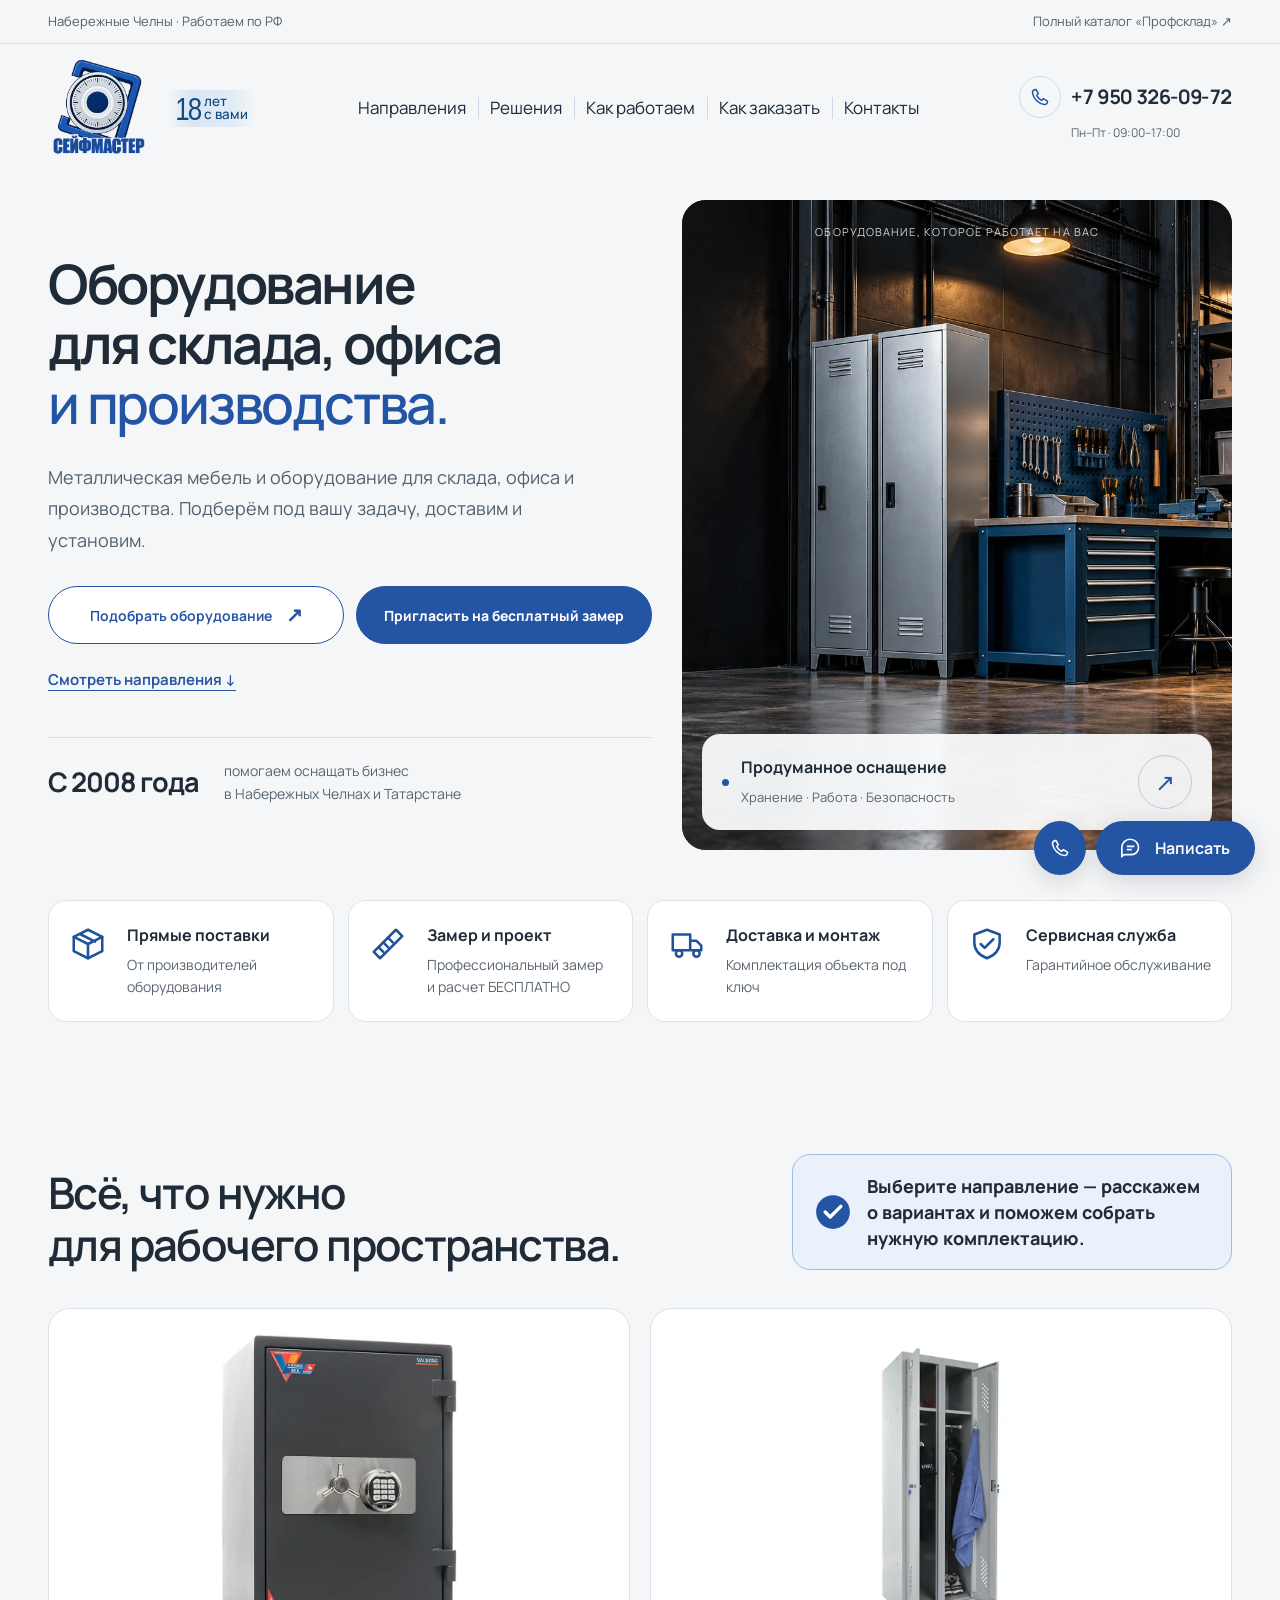
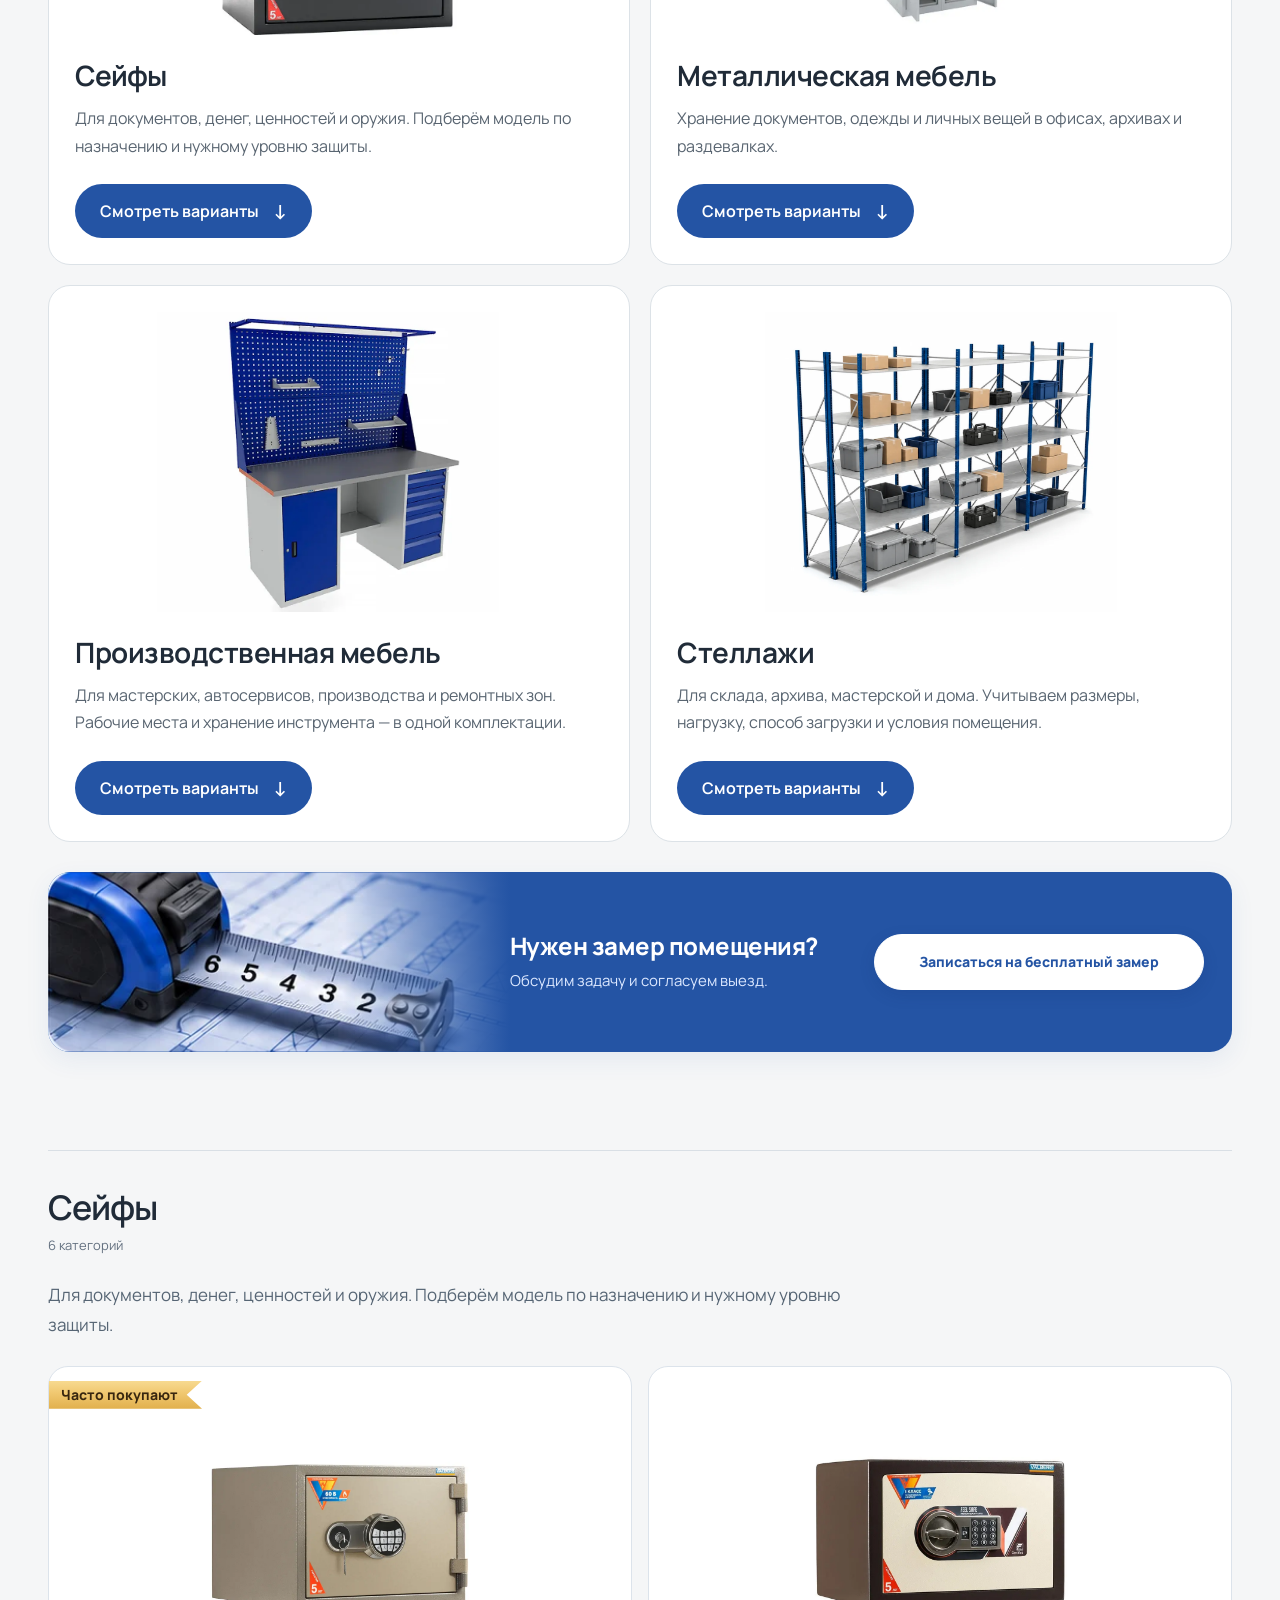
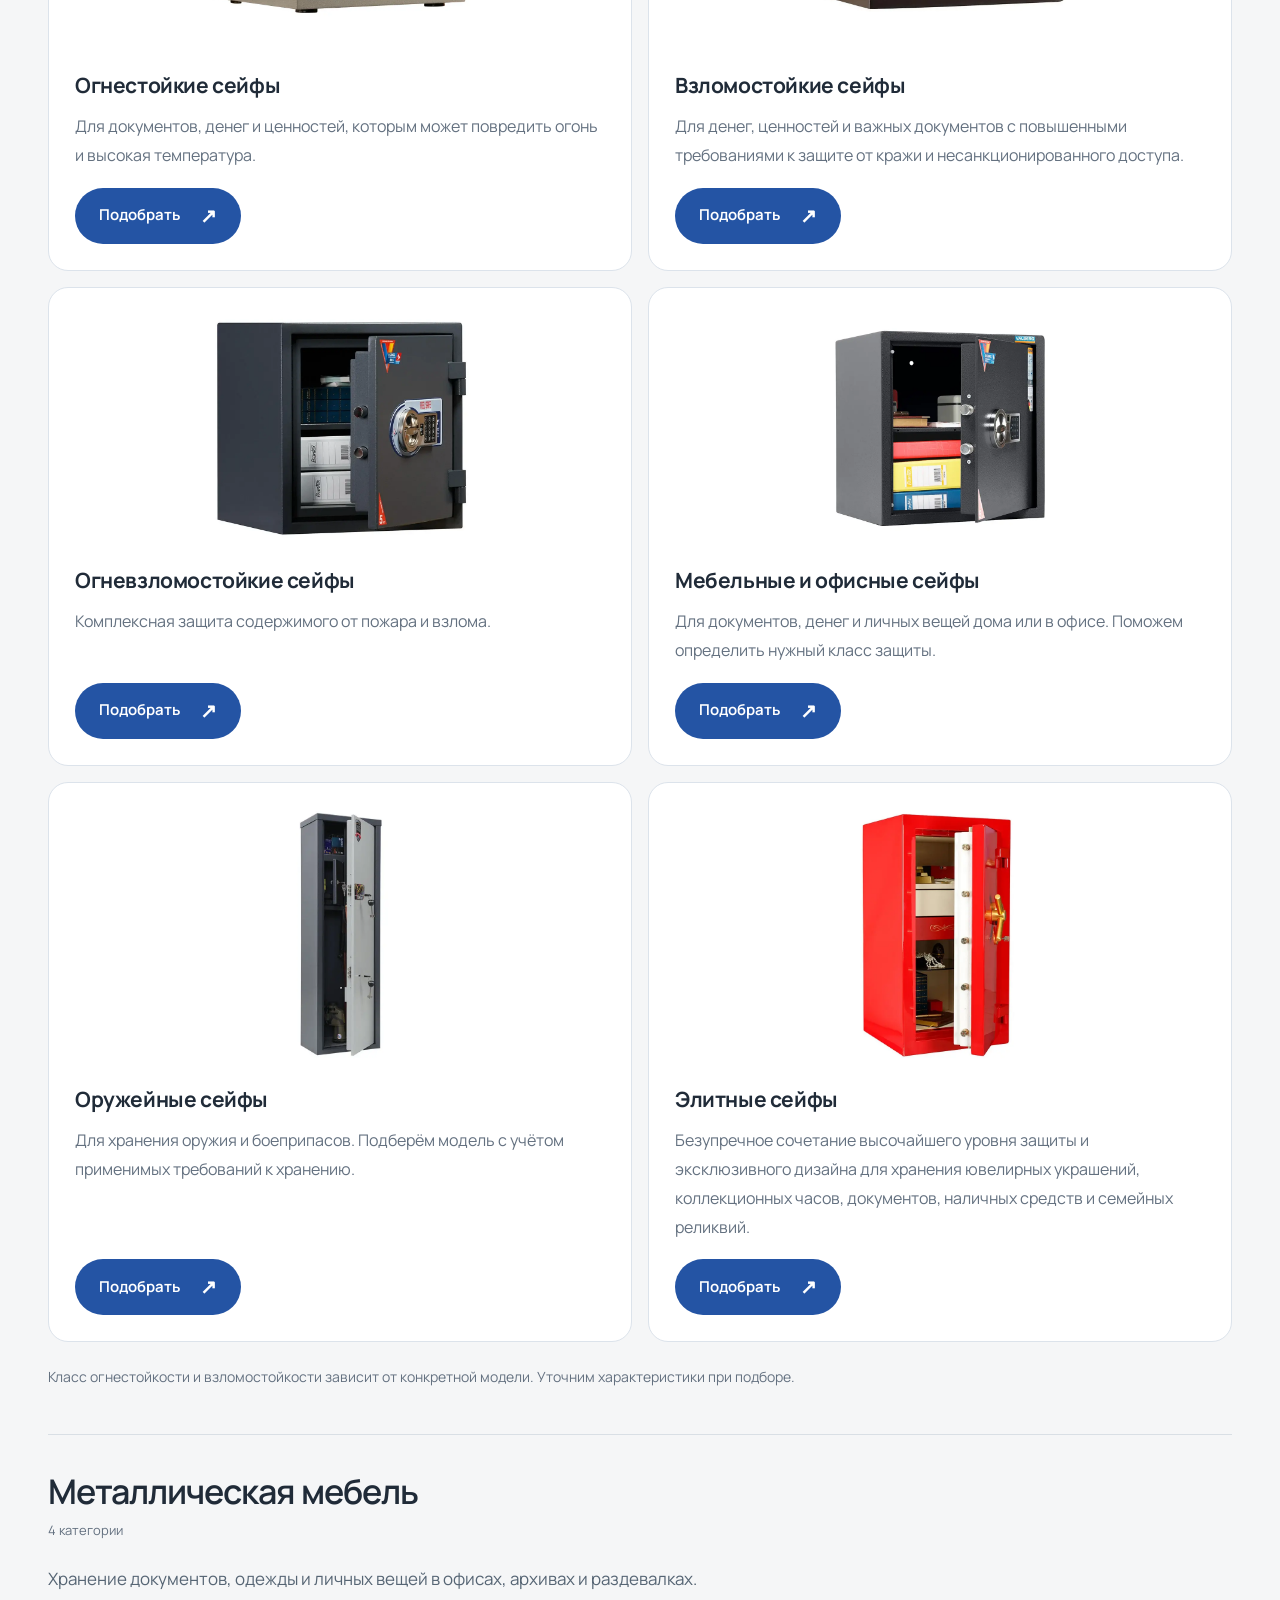
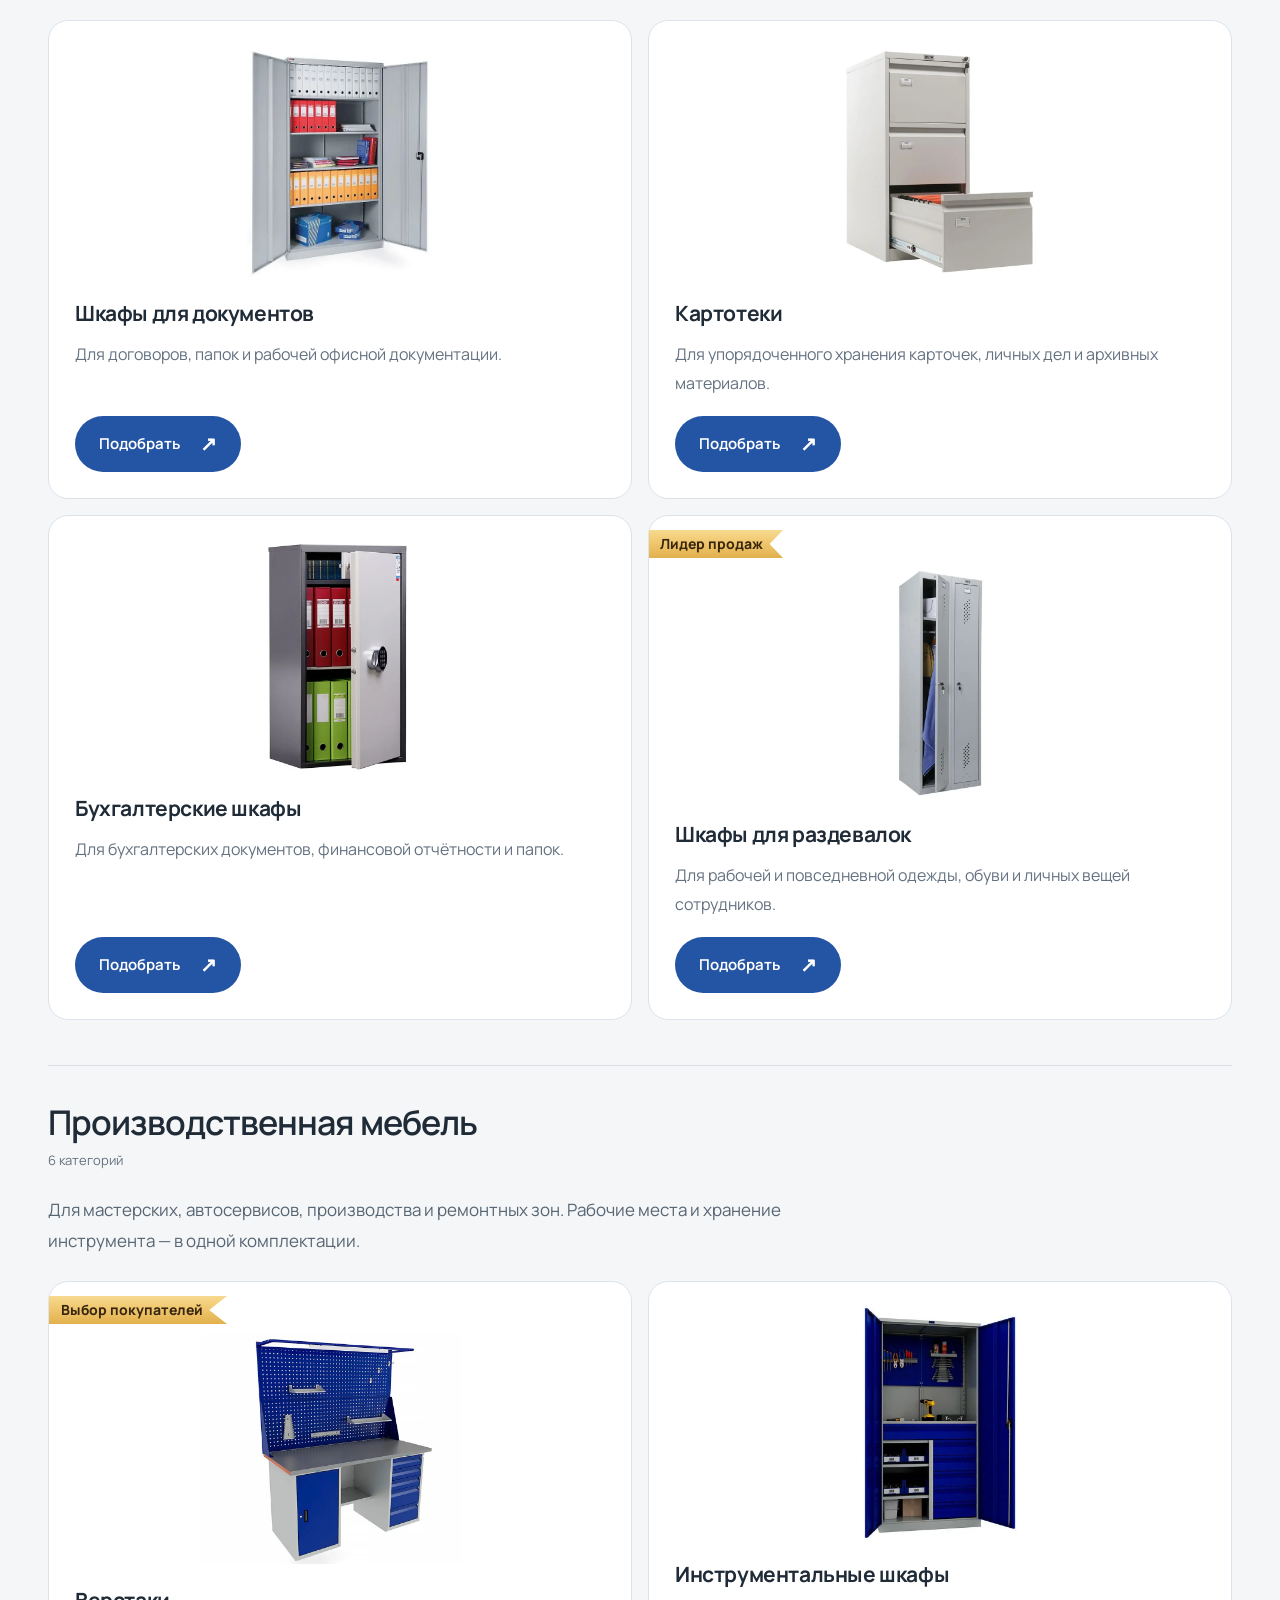
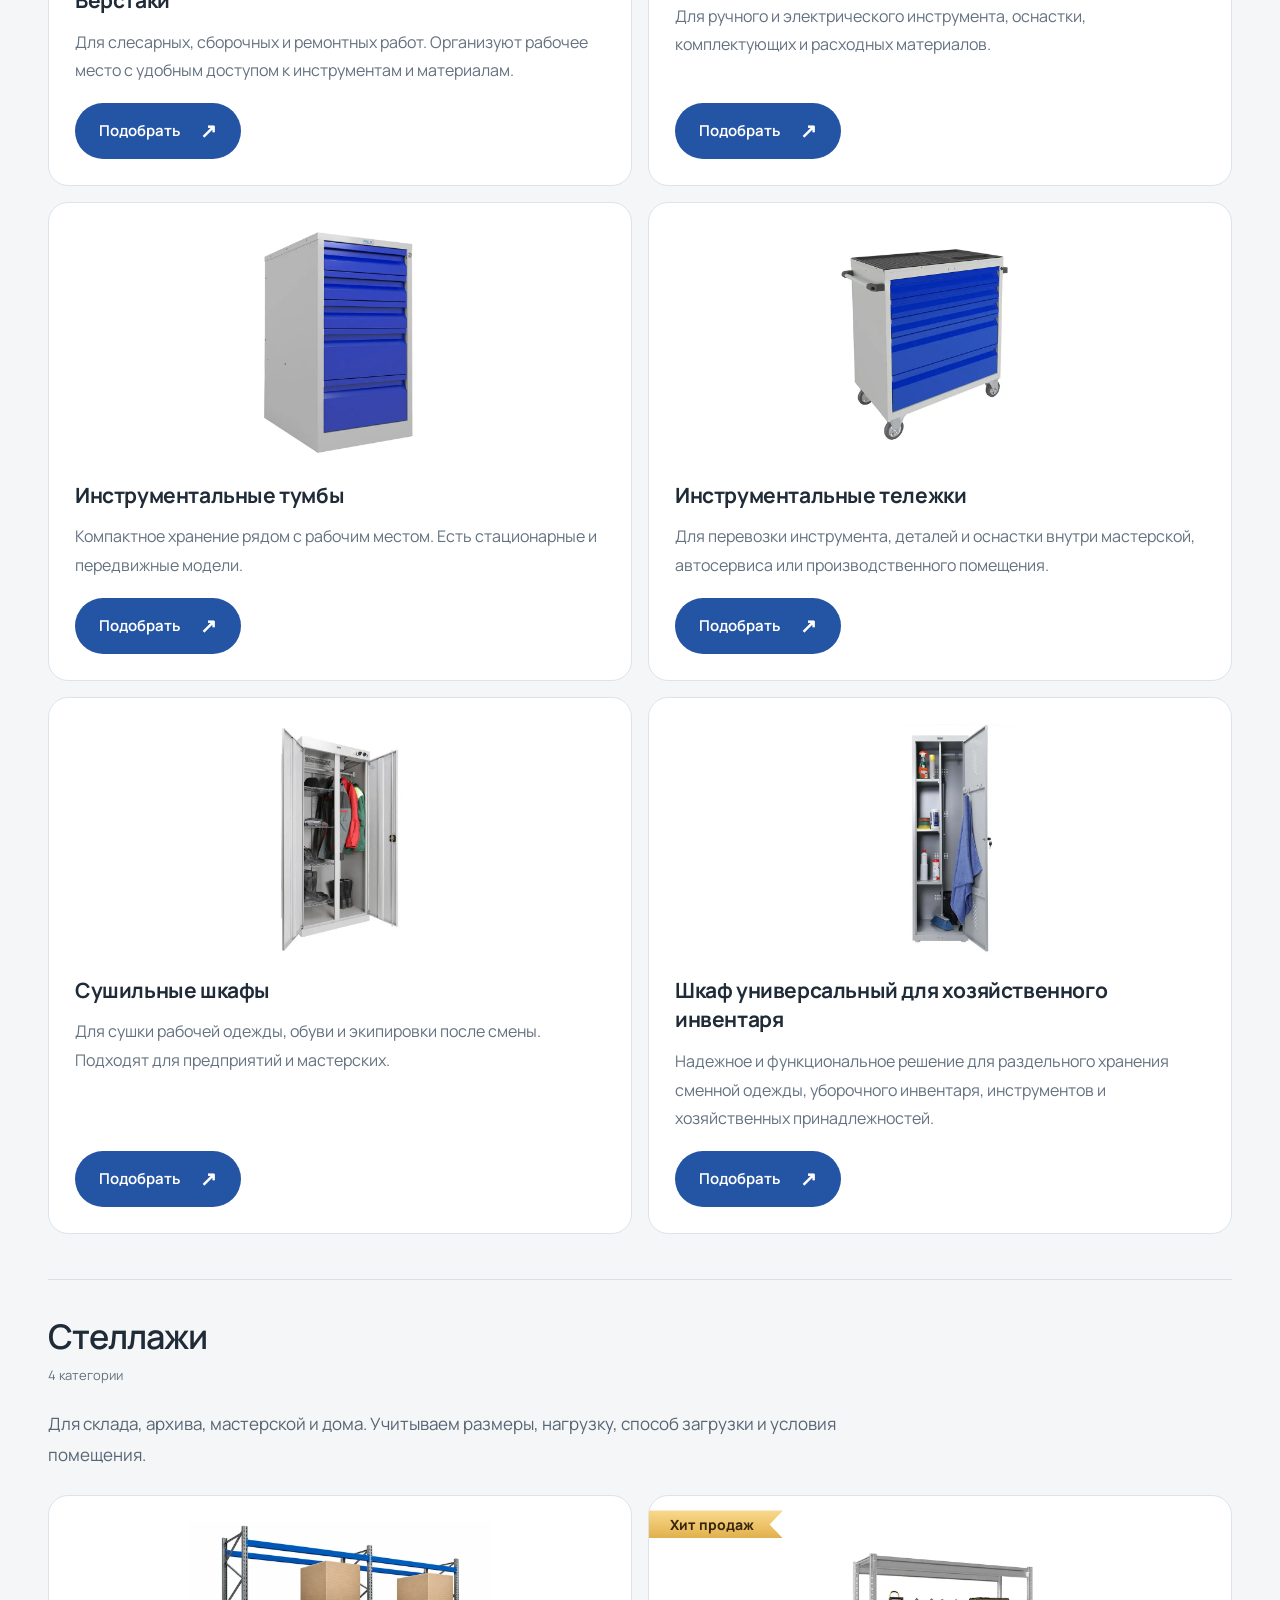
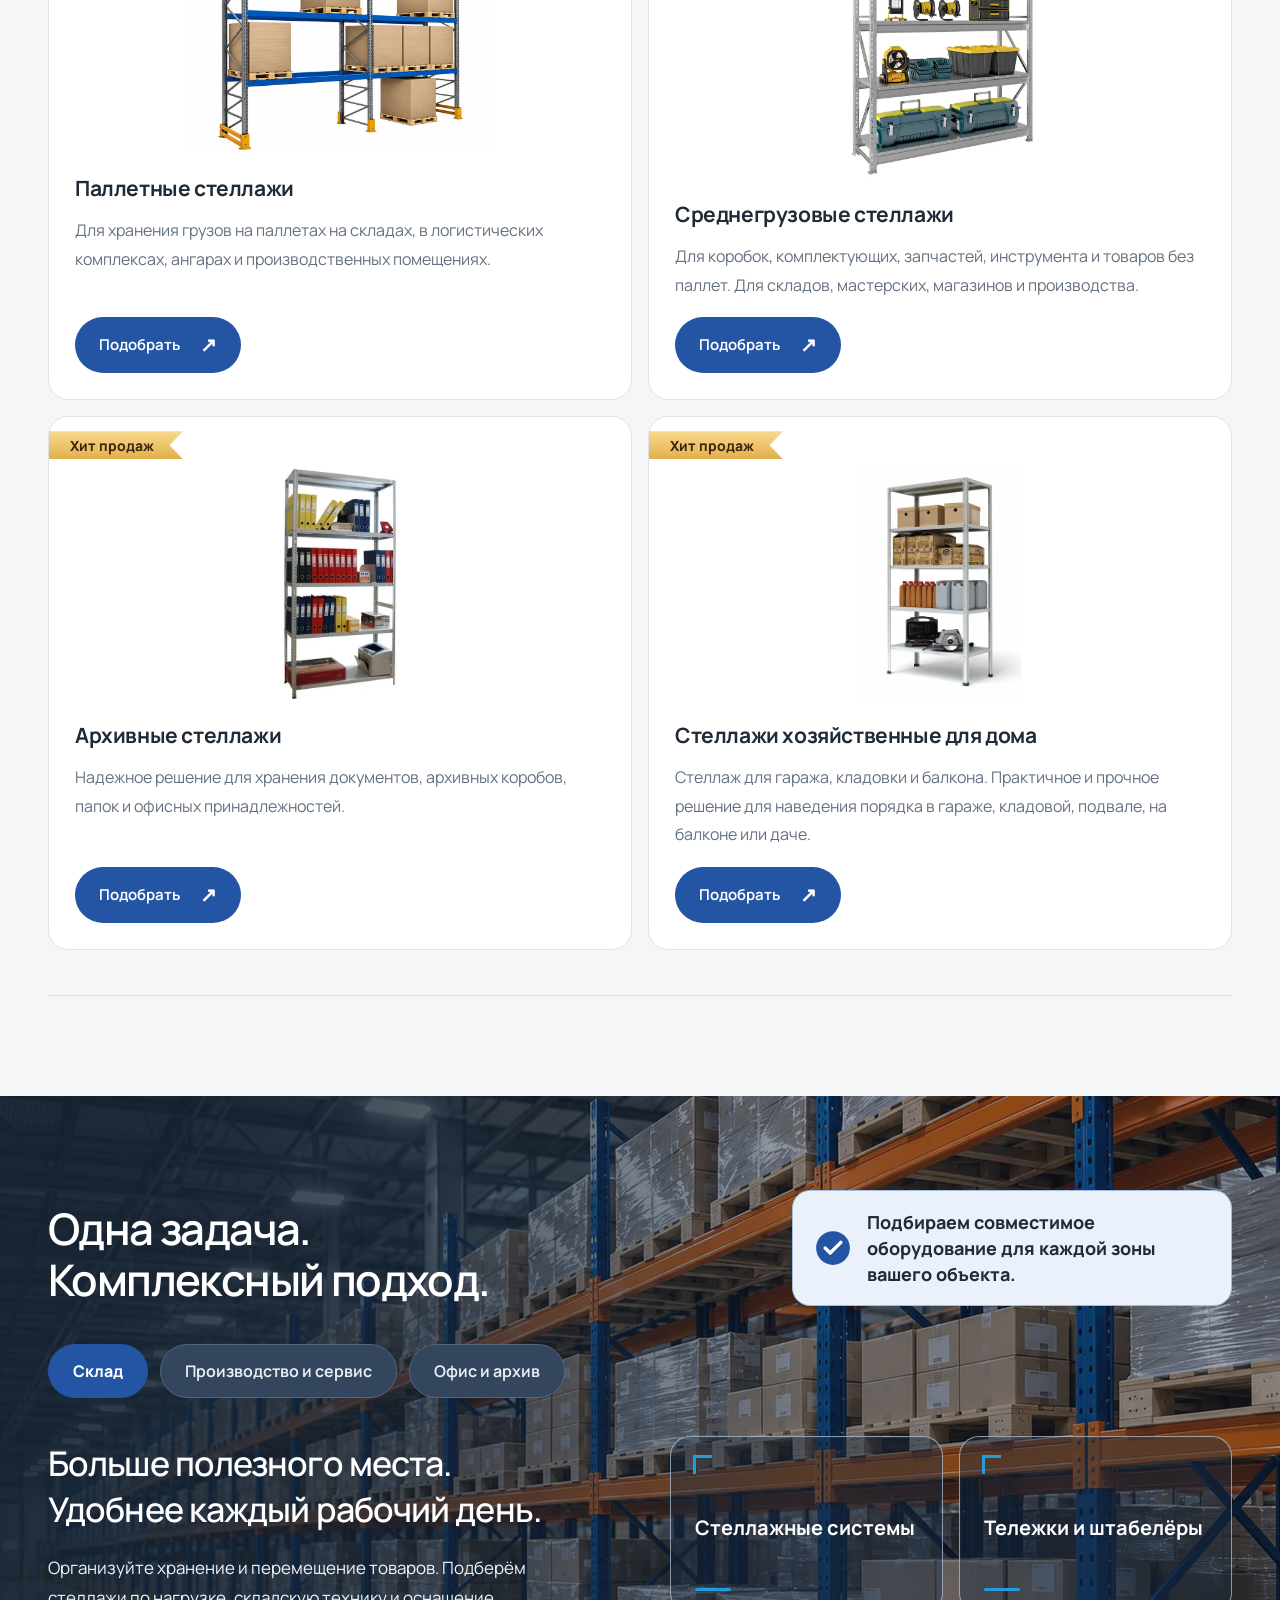
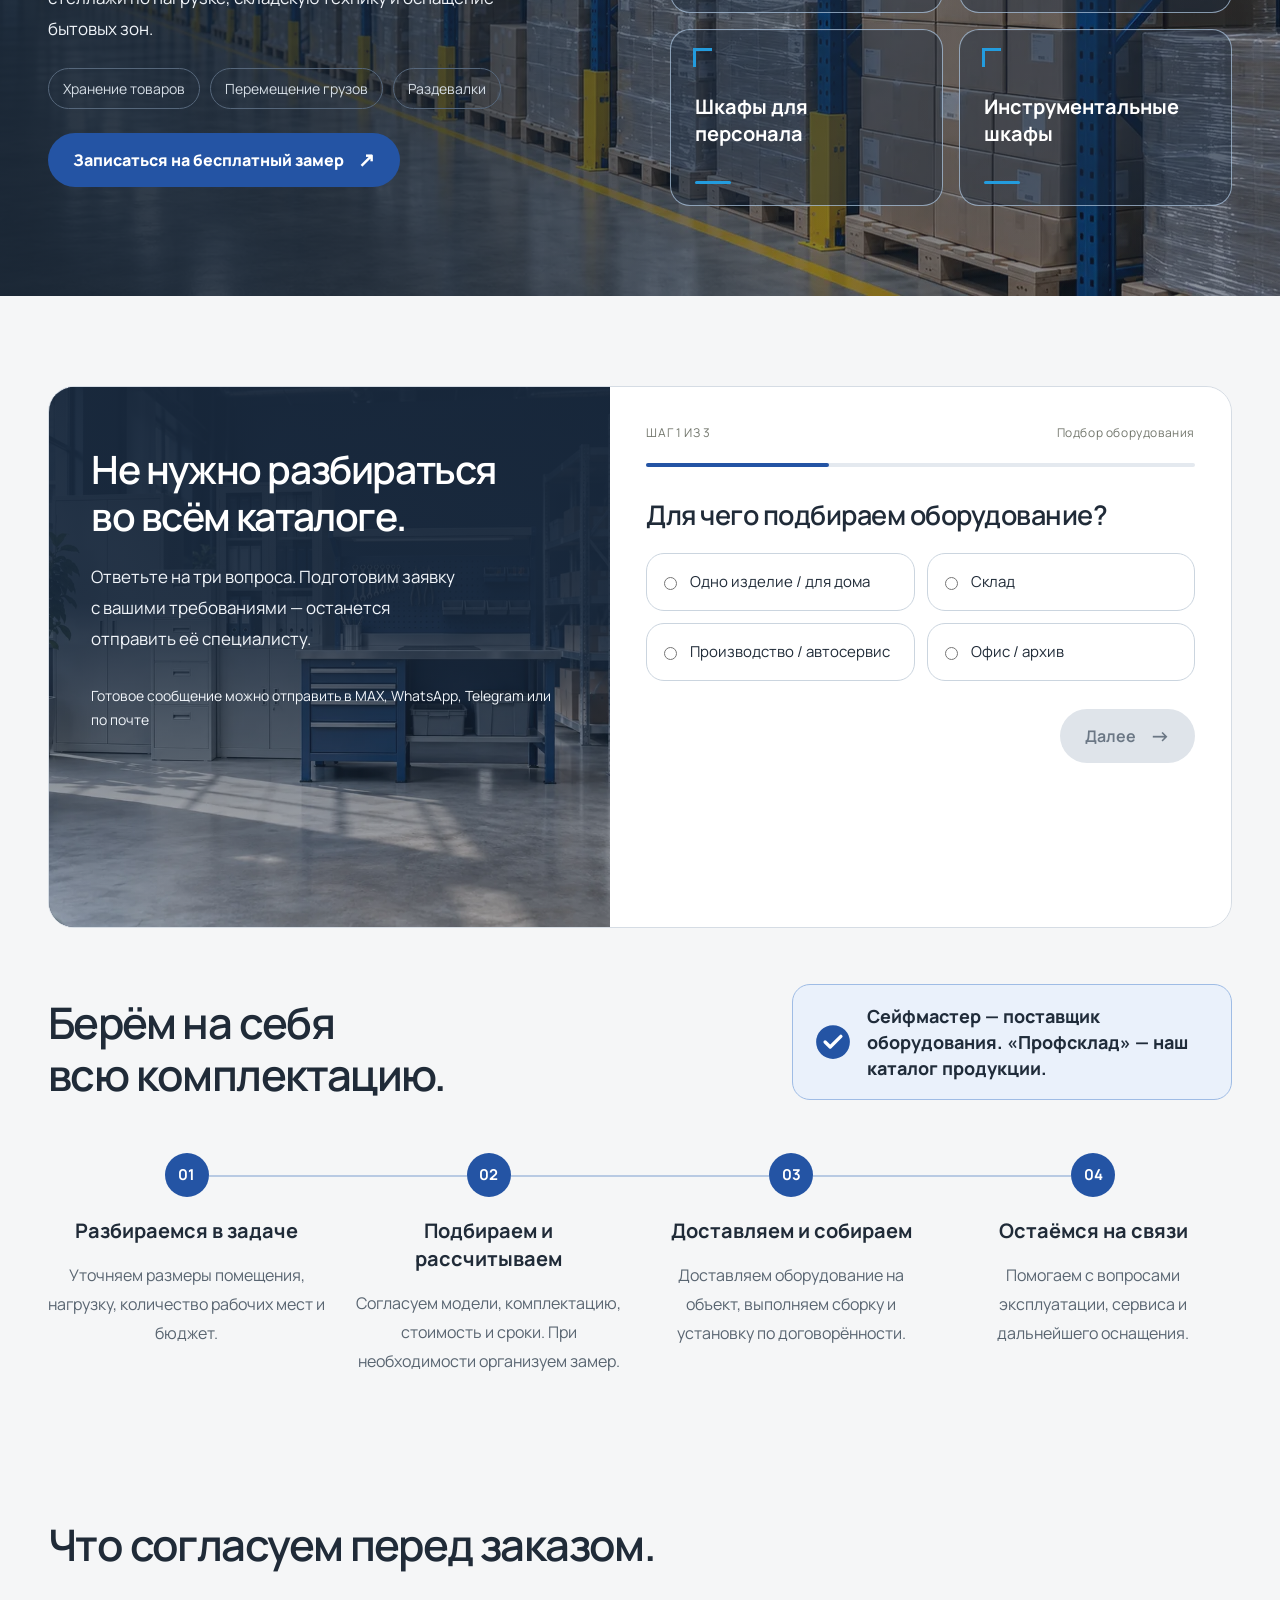
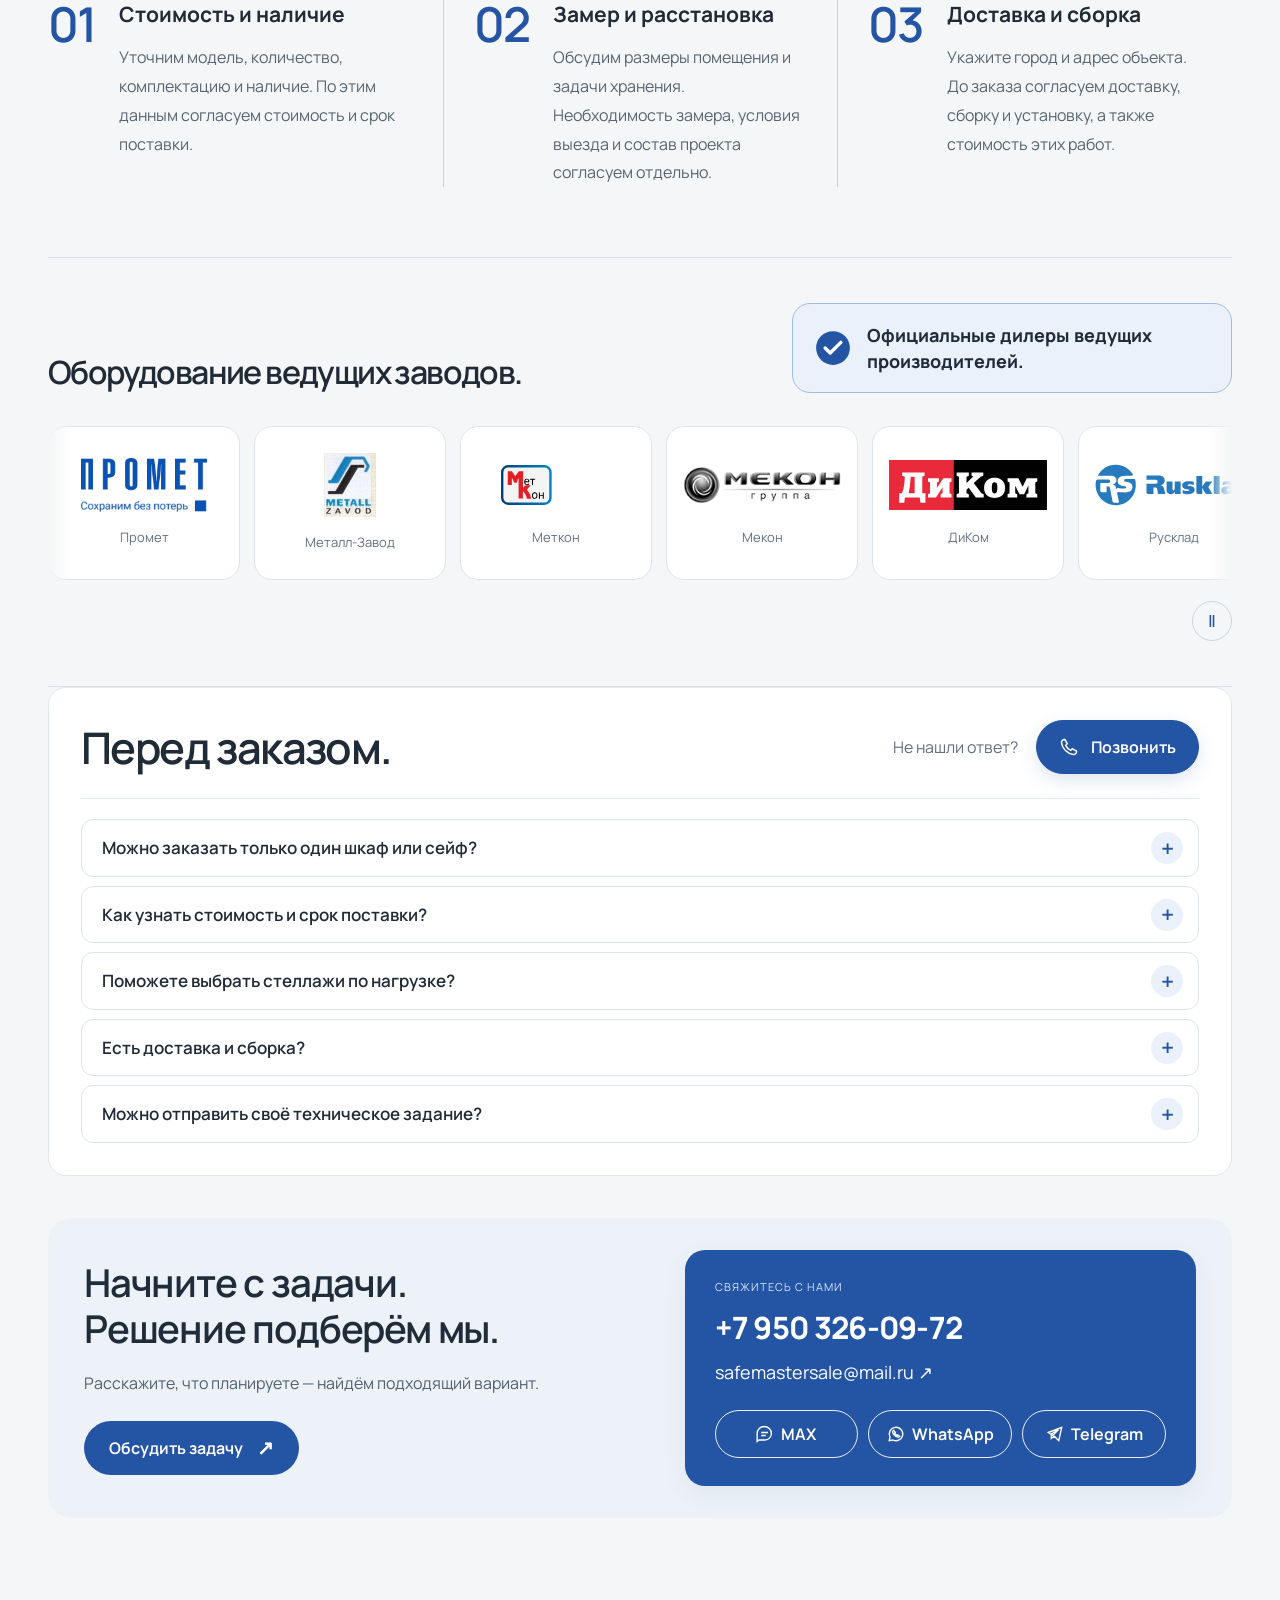
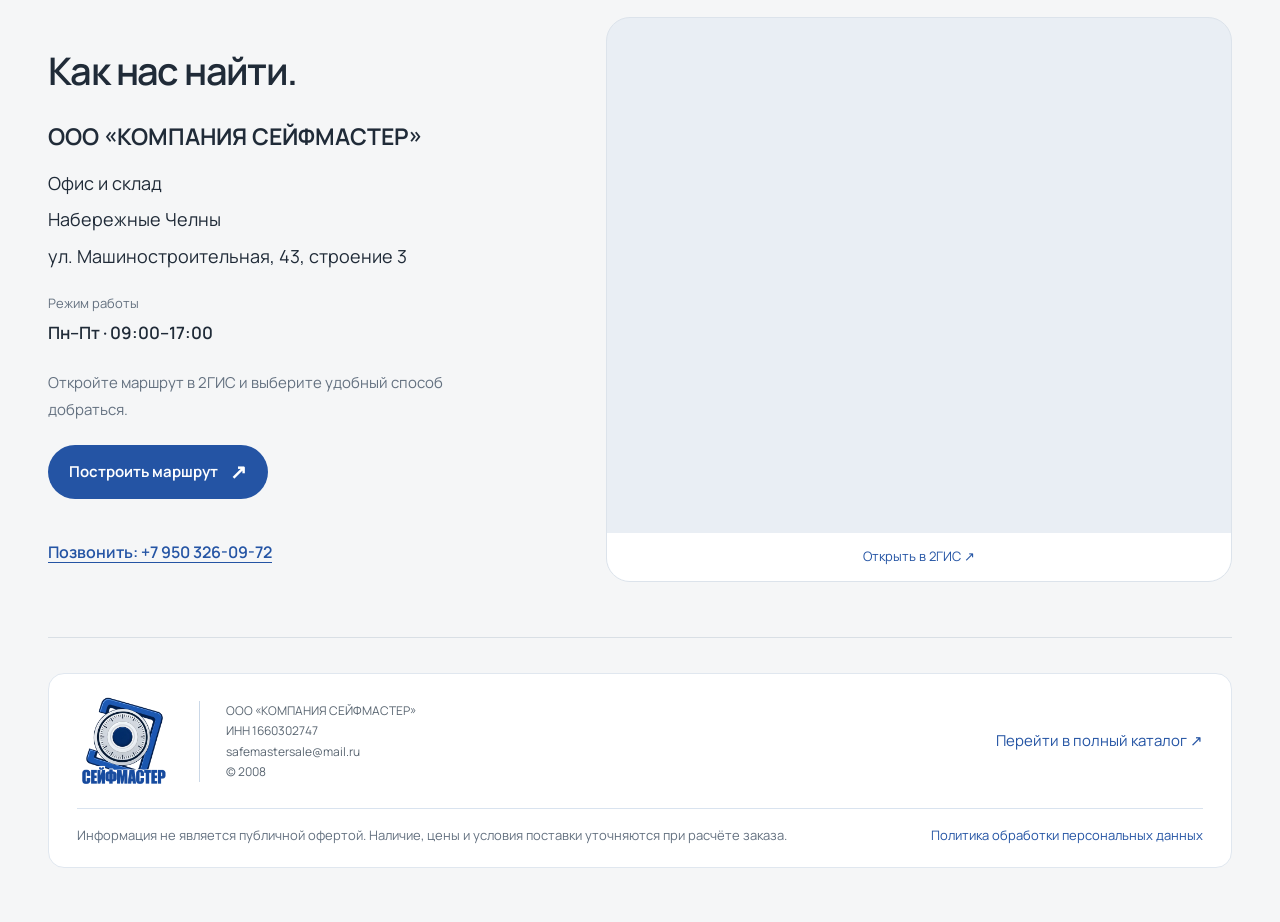
==== commit 178c7892: "Align the gun and elite safe photos" ====
--- a/index.html
+++ b/index.html
@@ -1,4 +1,4 @@
-<!doctype html><html lang="ru"><head><meta charset="utf-8"><meta name="viewport" content="width=device-width,initial-scale=1"><meta name="theme-color" content="#f4f3ef"><title>Сейфмастер — оборудование для склада, офиса и производства</title><meta name="description" content="Стеллажи, металлические шкафы, сейфы, производственная мебель и складская техника в Набережных Челнах. Подбор, замер, доставка и монтаж."><link rel="icon" href="assets/seifmaster-logo-blue.webp" type="image/webp"><link rel="stylesheet" href="style.css?v=20261121-safe-photo-zoom"><script src="app.js?v=20261121-choice-gold" defer></script></head><body>
+<!doctype html><html lang="ru"><head><meta charset="utf-8"><meta name="viewport" content="width=device-width,initial-scale=1"><meta name="theme-color" content="#f4f3ef"><title>Сейфмастер — оборудование для склада, офиса и производства</title><meta name="description" content="Стеллажи, металлические шкафы, сейфы, производственная мебель и складская техника в Набережных Челнах. Подбор, замер, доставка и монтаж."><link rel="icon" href="assets/seifmaster-logo-blue.webp" type="image/webp"><link rel="stylesheet" href="style.css?v=20261121-tall-safes-aligned"><script src="app.js?v=20261121-choice-gold" defer></script></head><body>
 <div class="topline"><div class="wrap"><span>Набережные Челны · Работаем по РФ</span><a href="https://profsklad.ru" target="_blank" rel="noopener">Полный каталог «Профсклад» ↗</a></div></div>
 <header><div class="wrap header"><div class="header-brand"><a class="brand" href="#" aria-label="Сейфмастер — к началу страницы"><img class="company-logo" src="assets/seifmaster-logo-blue.webp" alt="Сейфмастер" width="330" height="330" fetchpriority="high" decoding="async"></a><span class="header-anniversary"><span class="header-anniversary-number">18</span> <span class="header-anniversary-copy">лет<br>с вами</span></span></div><nav aria-label="Основное меню"><a class="nav-mobile-catalog" href="#catalog">Направления</a><button class="nav-catalog-toggle" type="button" aria-expanded="false" aria-controls="nav-product-links">Направления</button><div id="nav-product-links" class="nav-product-links" aria-label="Направления продукции"><a href="#guide-safes">Сейфы</a><a href="#guide-metal">Металлическая мебель</a><a href="#guide-tools">Производственная мебель</a><a href="#guide-racks">Стеллажи</a></div><a href="#solutions">Решения</a><a href="#process">Как работаем</a><a href="#selection">Как заказать</a><a href="#contacts">Контакты</a></nav><div class="header-contact"><a class="headerphone" href="tel:+79503260972" aria-label="Позвонить: +7 950 326-09-72"><span class="header-phone-icon" aria-hidden="true"><svg viewBox="0 0 24 24" width="20" height="20" fill="none" stroke="currentColor" stroke-width="1.8"><path d="m7 3 3 5-2 2c1.5 3 3 4.5 6 6l2-2 5 3c0 3-2 4-4 4C10 20 4 14 3 7c0-2 1-4 4-4Z"/></svg></span><span class="header-phone-number">+7 950 326-09-72</span></a><span class="header-hours">Пн–Пт · 09:00–17:00</span></div><button class="menu" aria-label="Открыть меню" aria-expanded="false">☰</button></div></header>
 <main><section class="hero wrap"><div class="hero-copy"><h1>Оборудование<br>для склада, офиса<br><em>и производства.</em></h1><p><span class="hero-desktop-description">Металлическая мебель и оборудование для склада, офиса и производства. Подберём под вашу задачу, доставим и установим.</span><span class="hero-mobile-description">Подберём под вашу задачу, доставим и установим.</span></p><div class="hero-actions"><a class="button" href="#selection">Подобрать оборудование <span>↗</span></a><button class="button hero-measure" type="button" data-request="Бесплатный замер помещения">Пригласить на бесплатный замер</button><a class="hero-browse" href="#catalog">Смотреть направления ↓</a></div><div class="hero-bottom"><b>С 2008 года</b><span>помогаем оснащать бизнес<br>в Набережных Челнах и Татарстане</span></div></div><div class="hero-visual"><img src="assets/hero.webp" alt="Металлические шкафы, верстак и стеллажи в интерьере мастерской" fetchpriority="high"><span class="image-note">ОБОРУДОВАНИЕ, КОТОРОЕ РАБОТАЕТ НА ВАС</span><div class="visual-card"><span class="orange-dot"></span><div><b>Продуманное оснащение</b><span>Хранение · Работа · Безопасность</span></div><a href="#solutions" aria-label="Посмотреть решения">↗</a></div></div></section>
--- a/style.css
+++ b/style.css
@@ -377,8 +377,8 @@
   }
 }
 
-/* Give the tall safe more image space without cropping it. */
-#guide-safes .safe-type-photo:has(> img[src="assets/products/safes-gun.webp"]) {
+/* Keep both tall safe photos in the row the same height. */
+#guide-safes .safe-type-photo:has(> img:is([src="assets/products/safes-gun.webp"], [src="assets/products/safes-elite.webp"])) {
   height:254px;
 }
 @media (max-width:600px) {
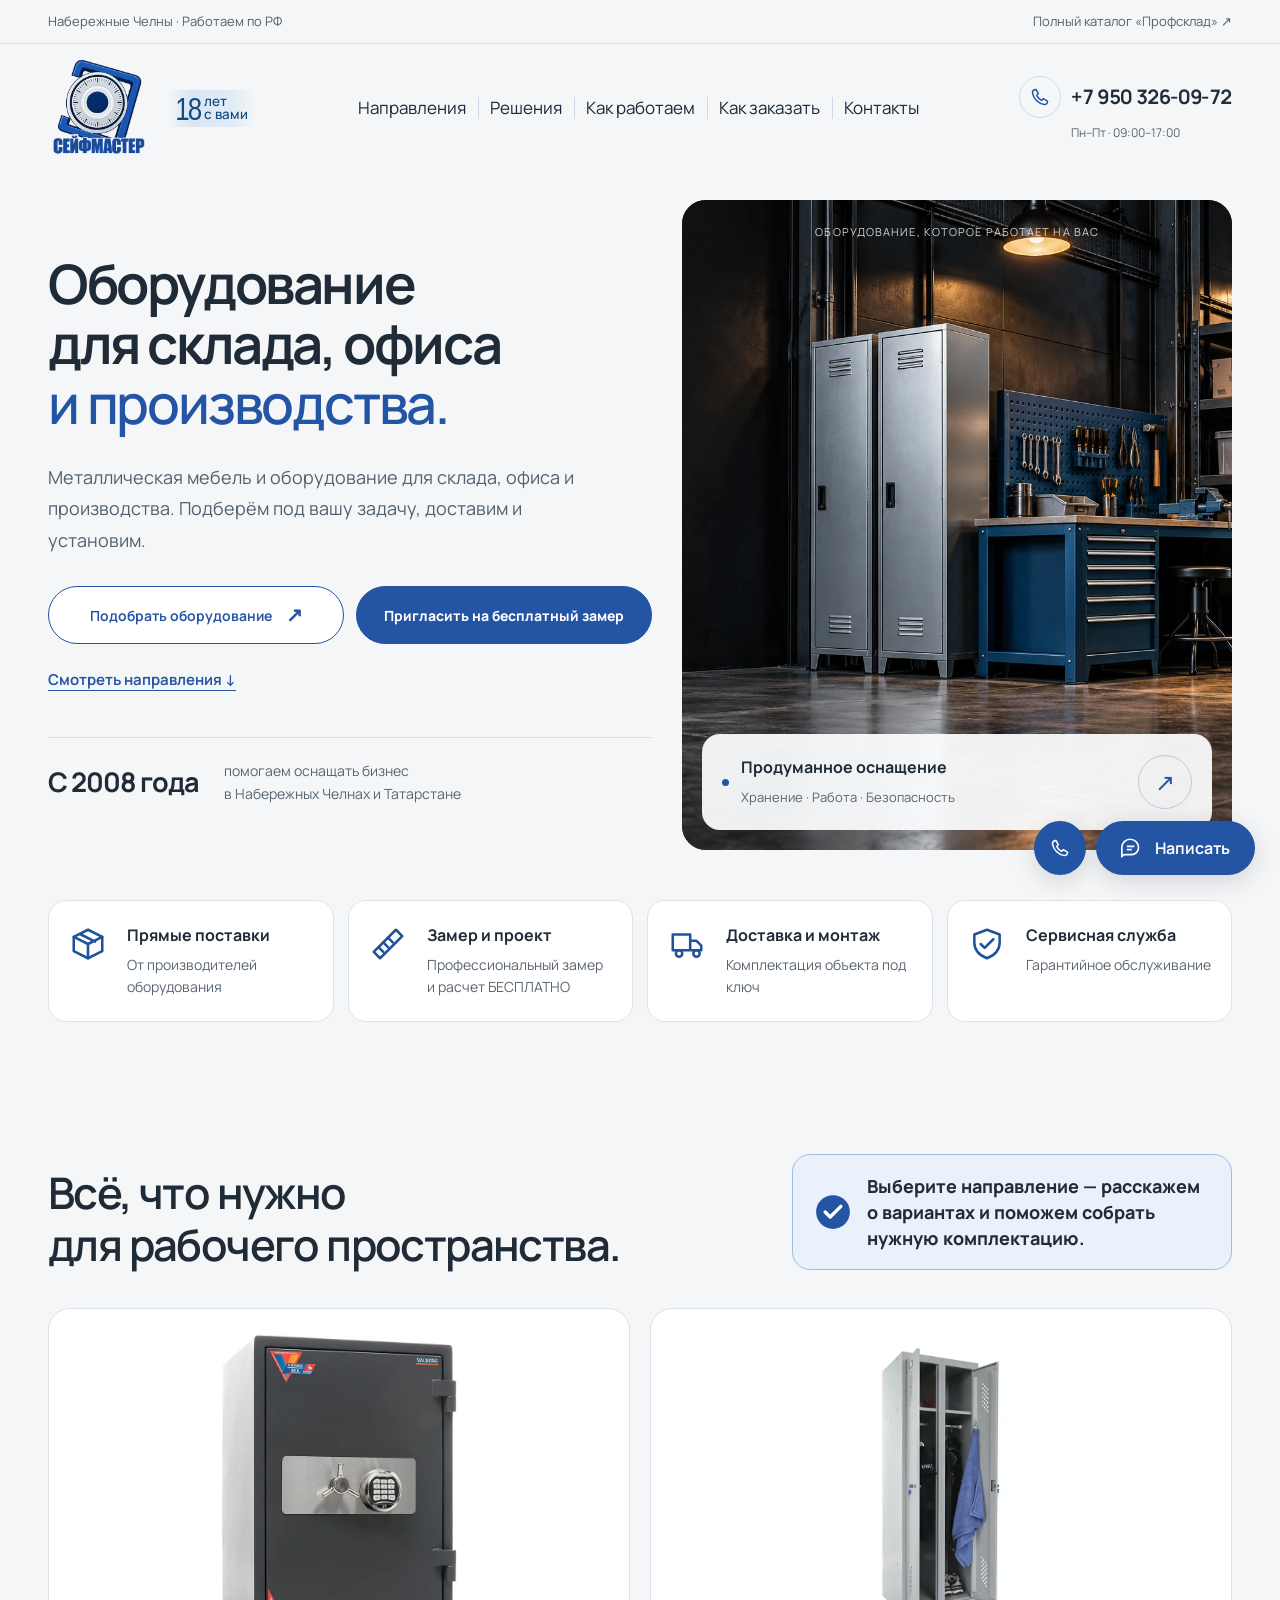
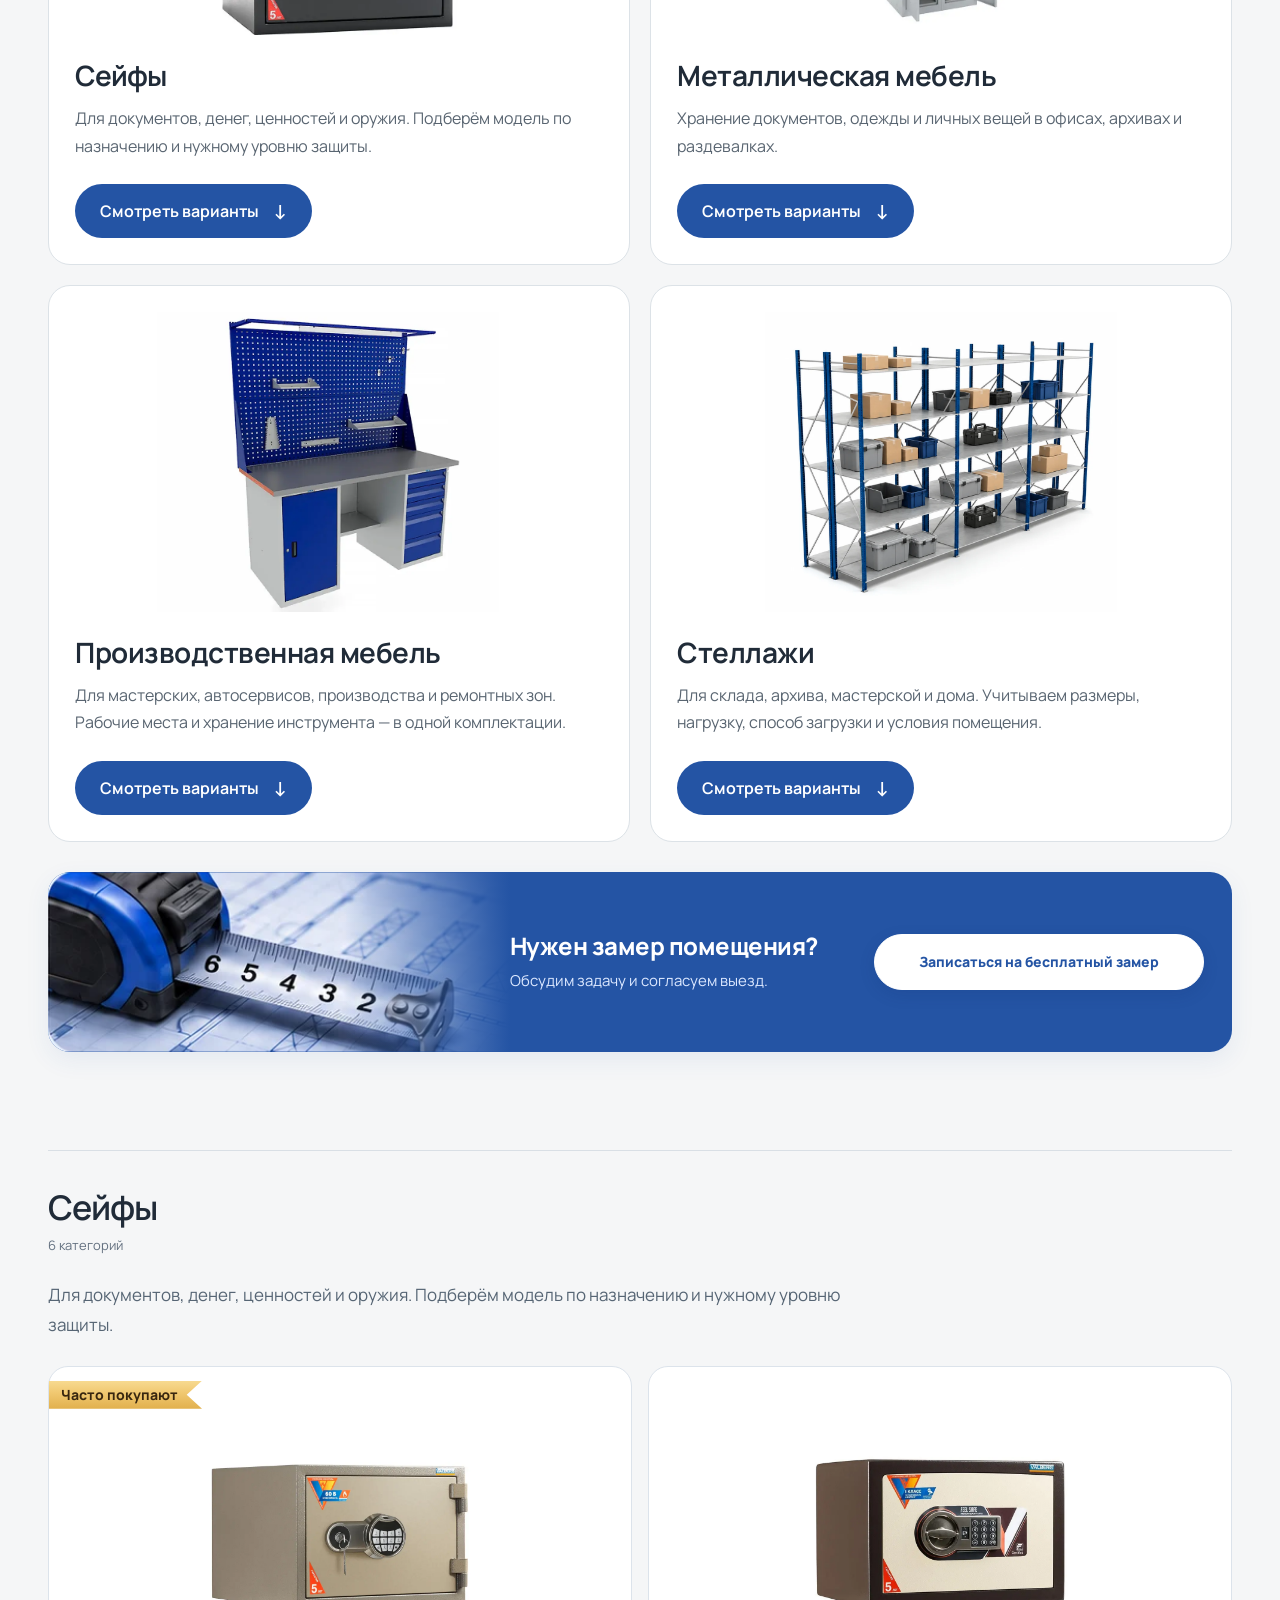
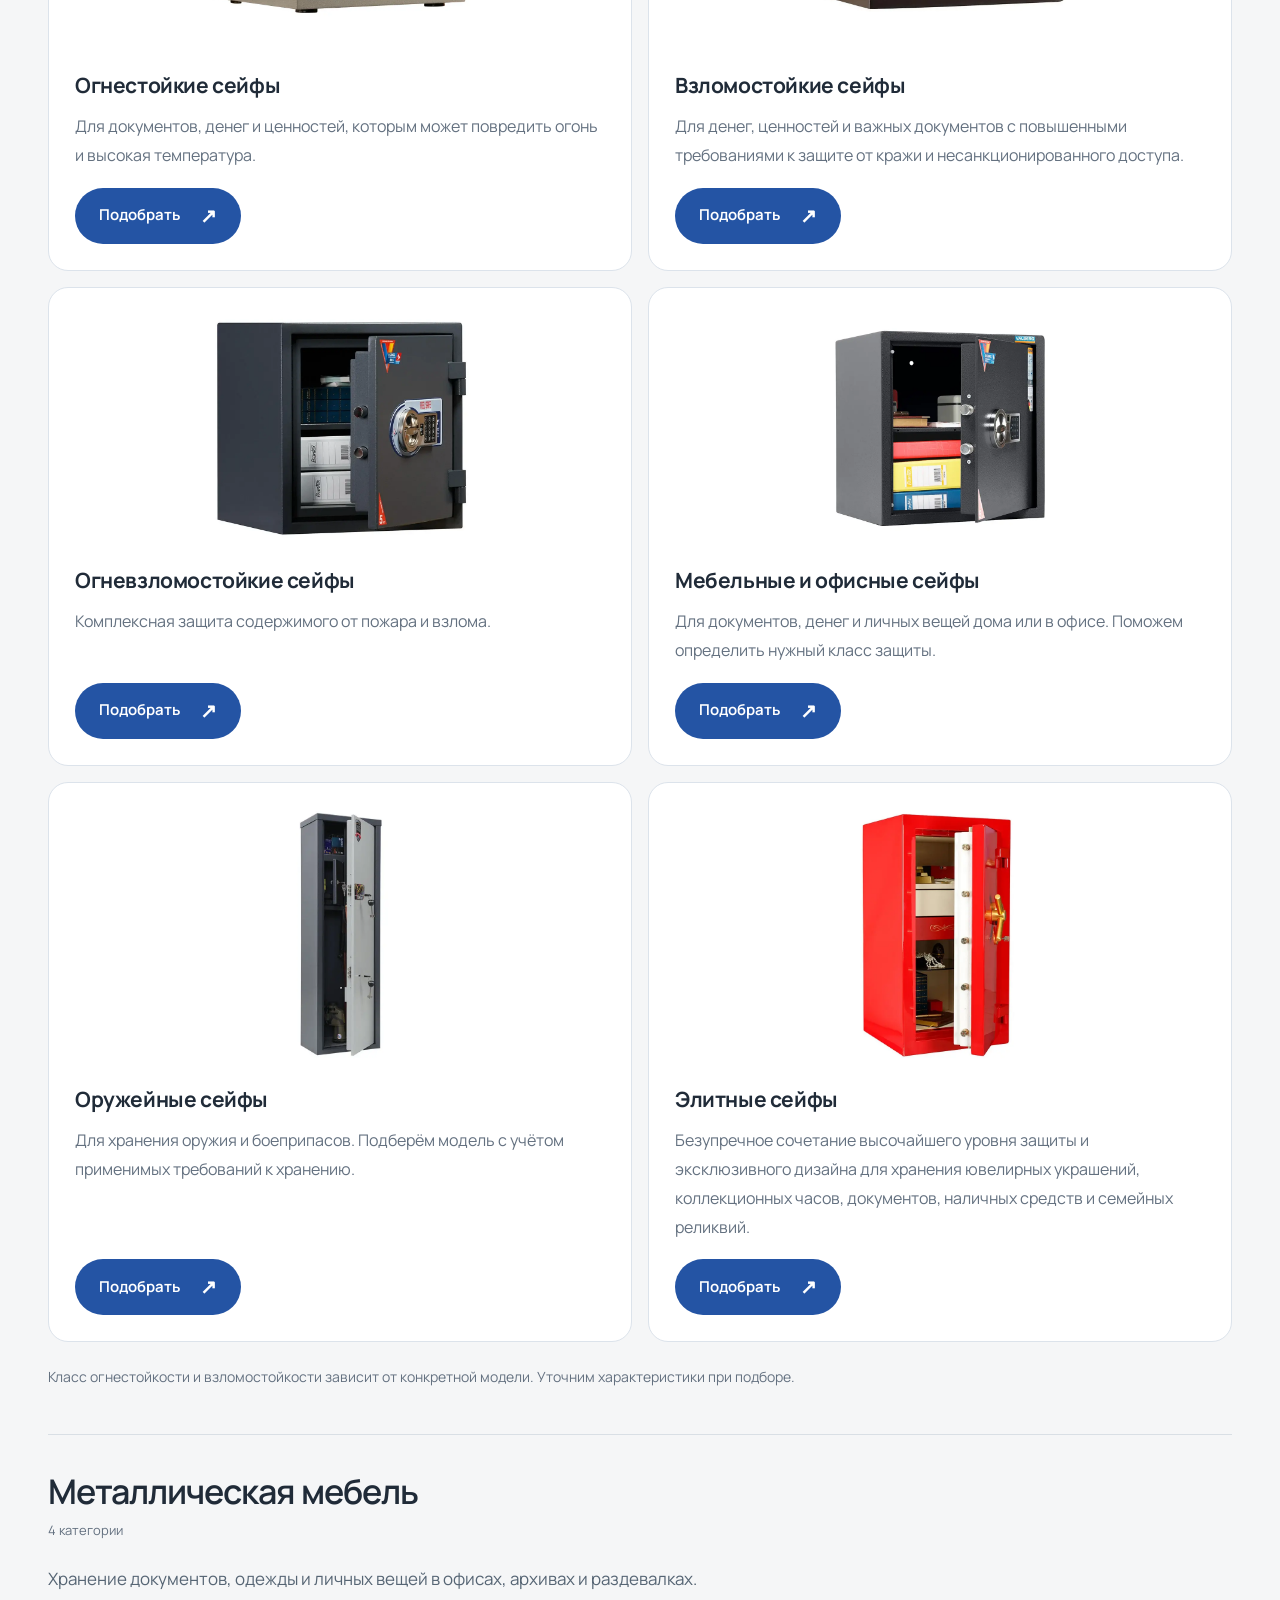
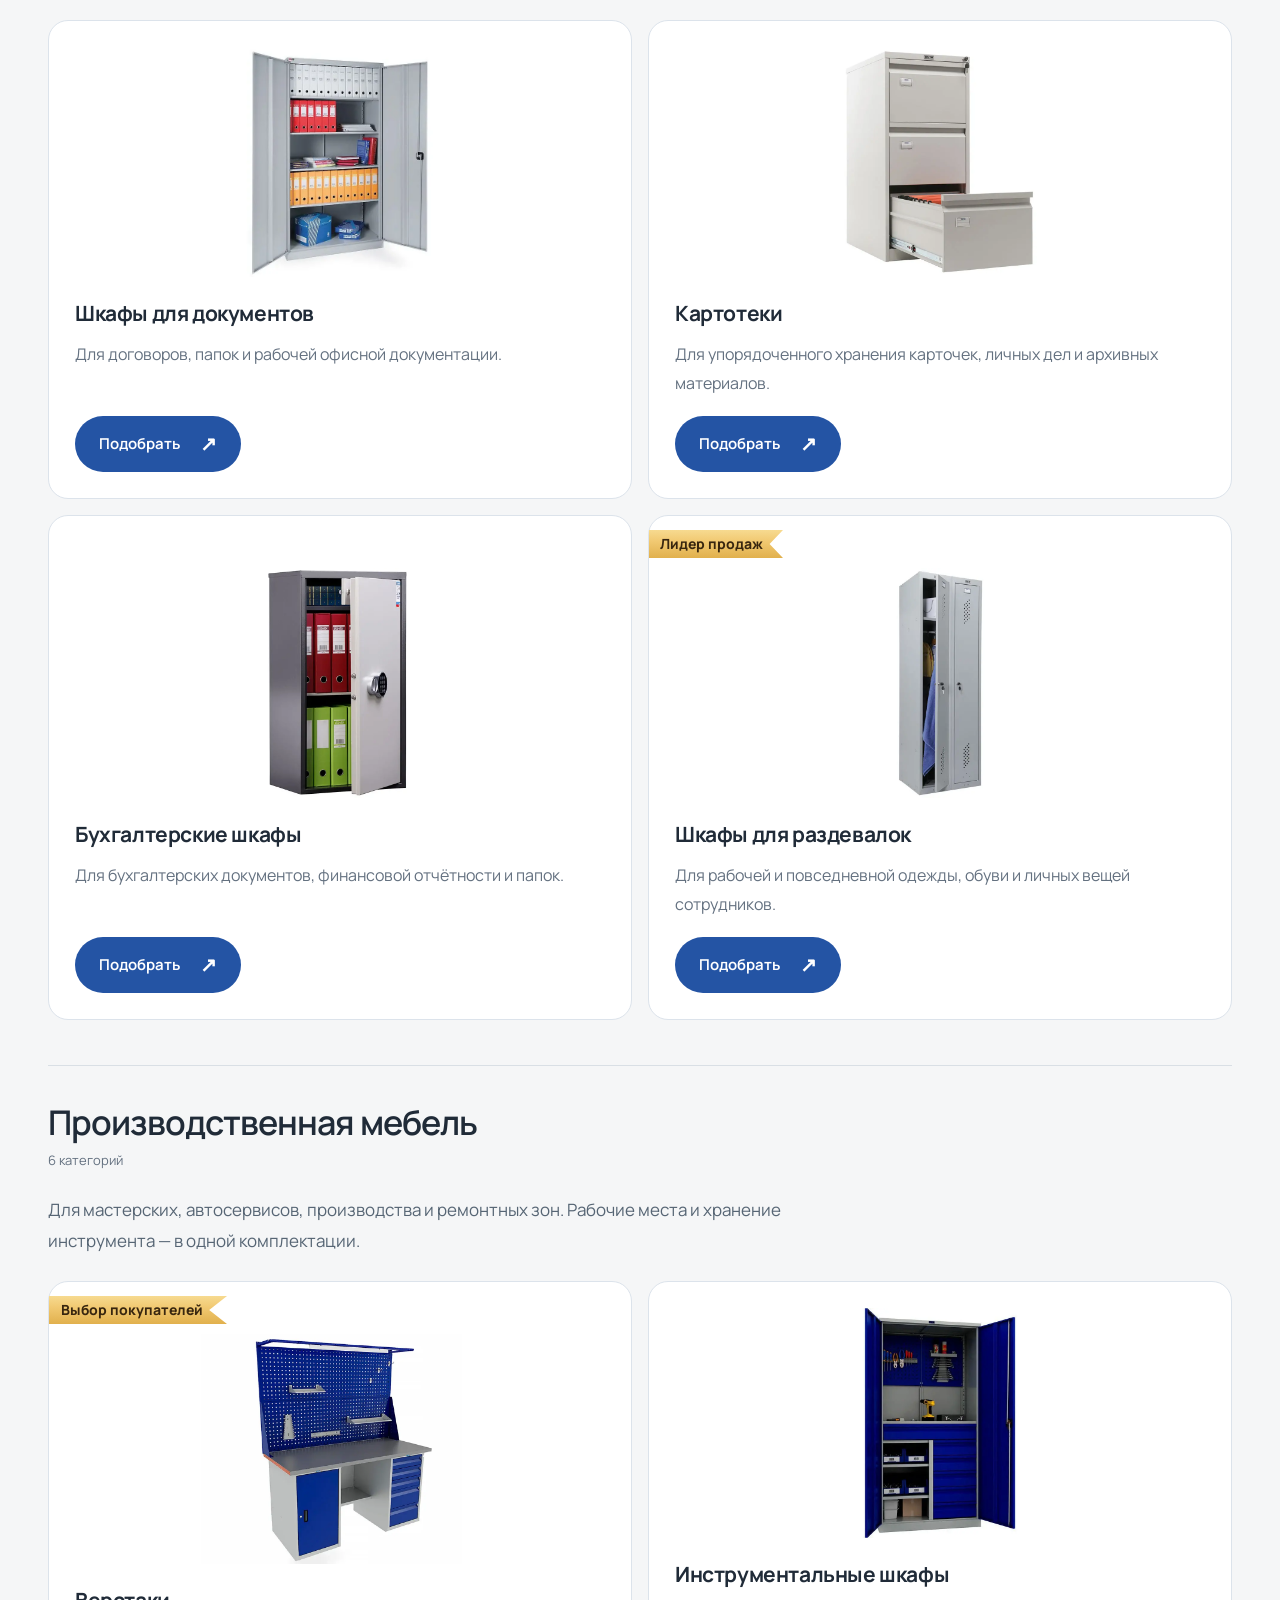
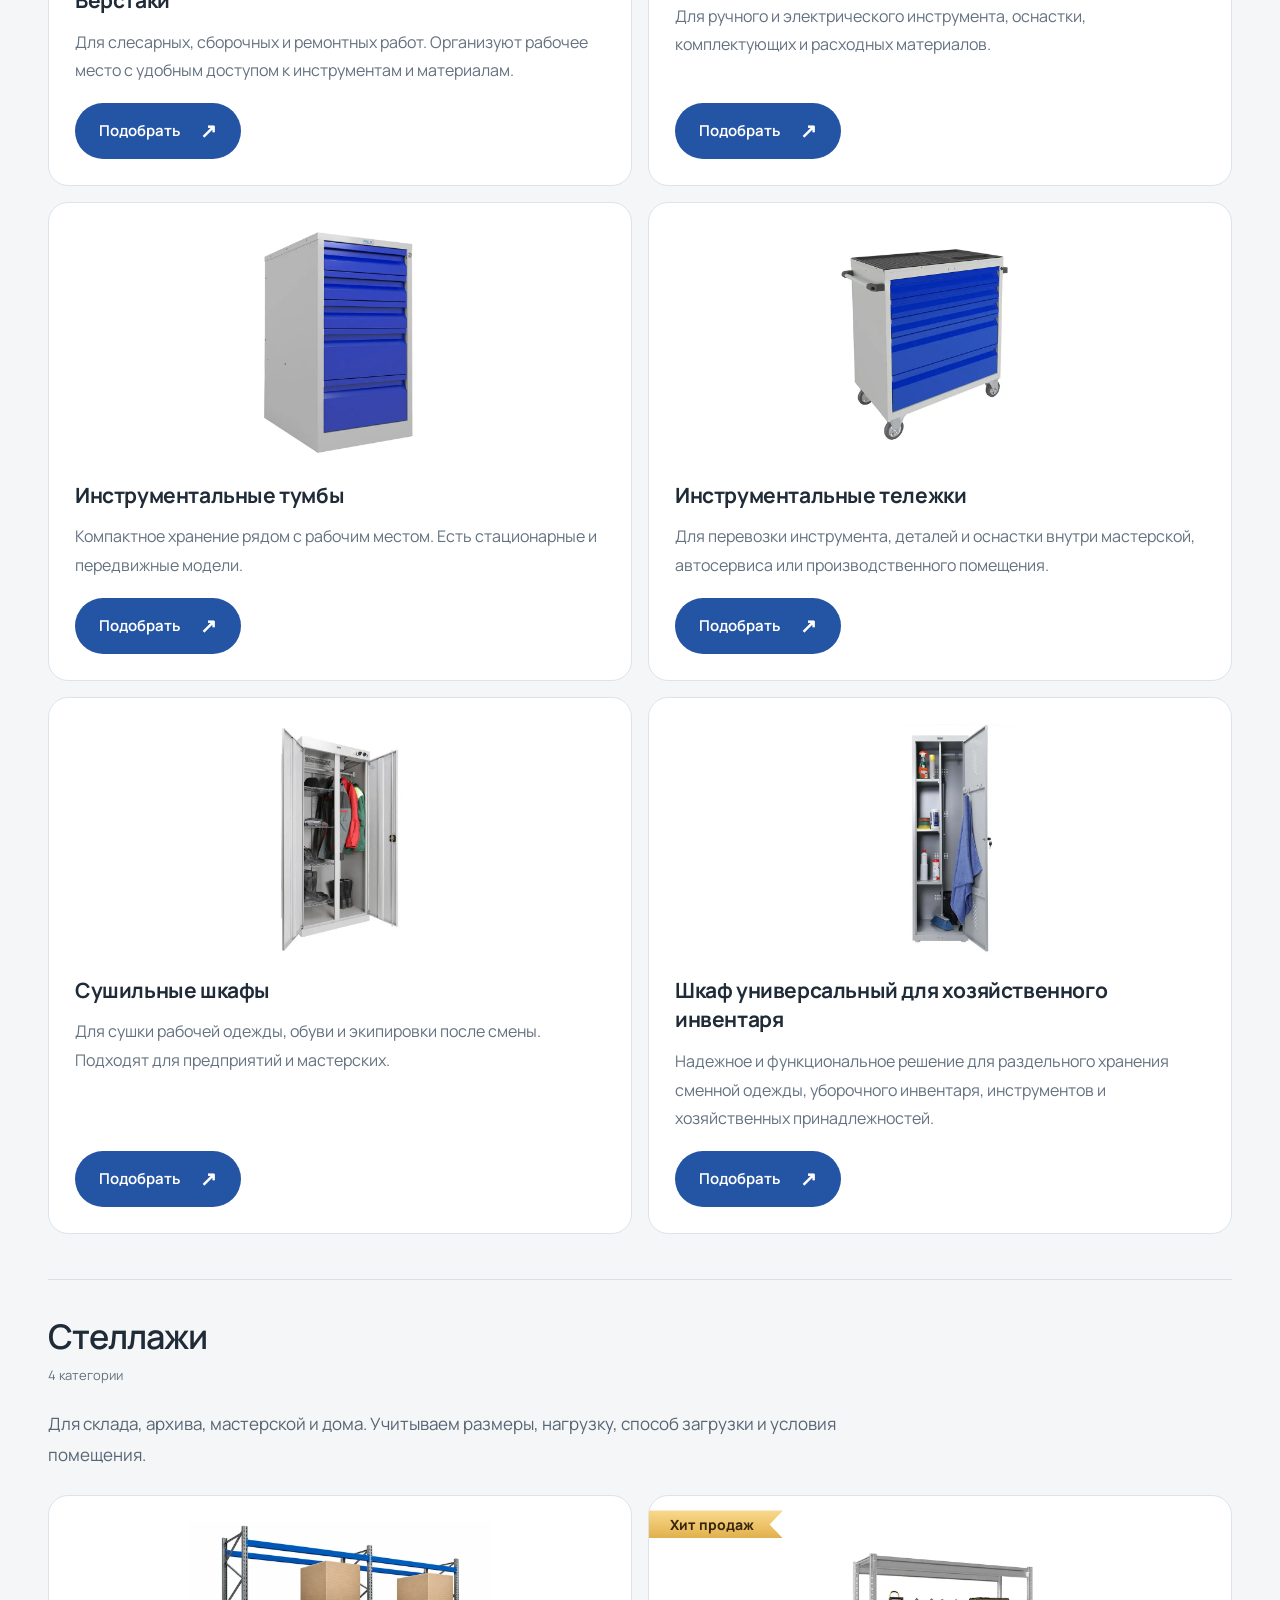
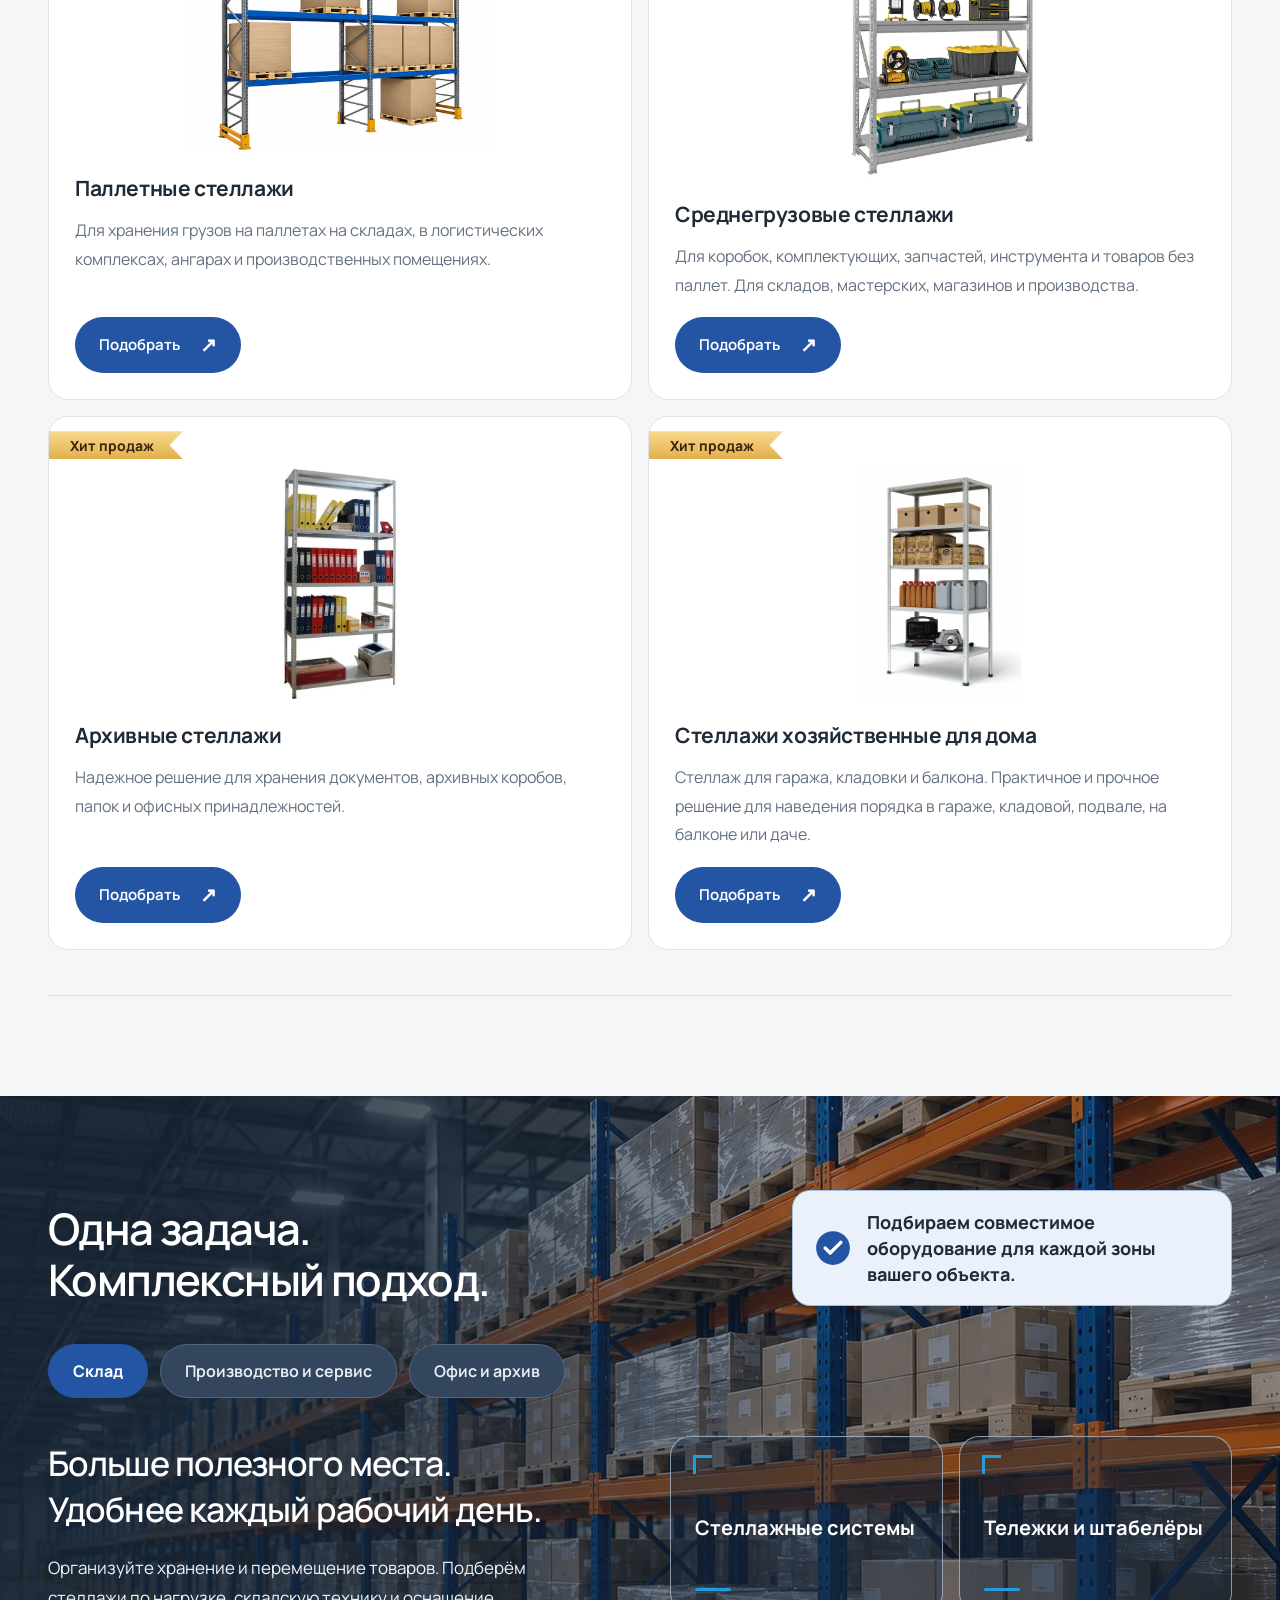
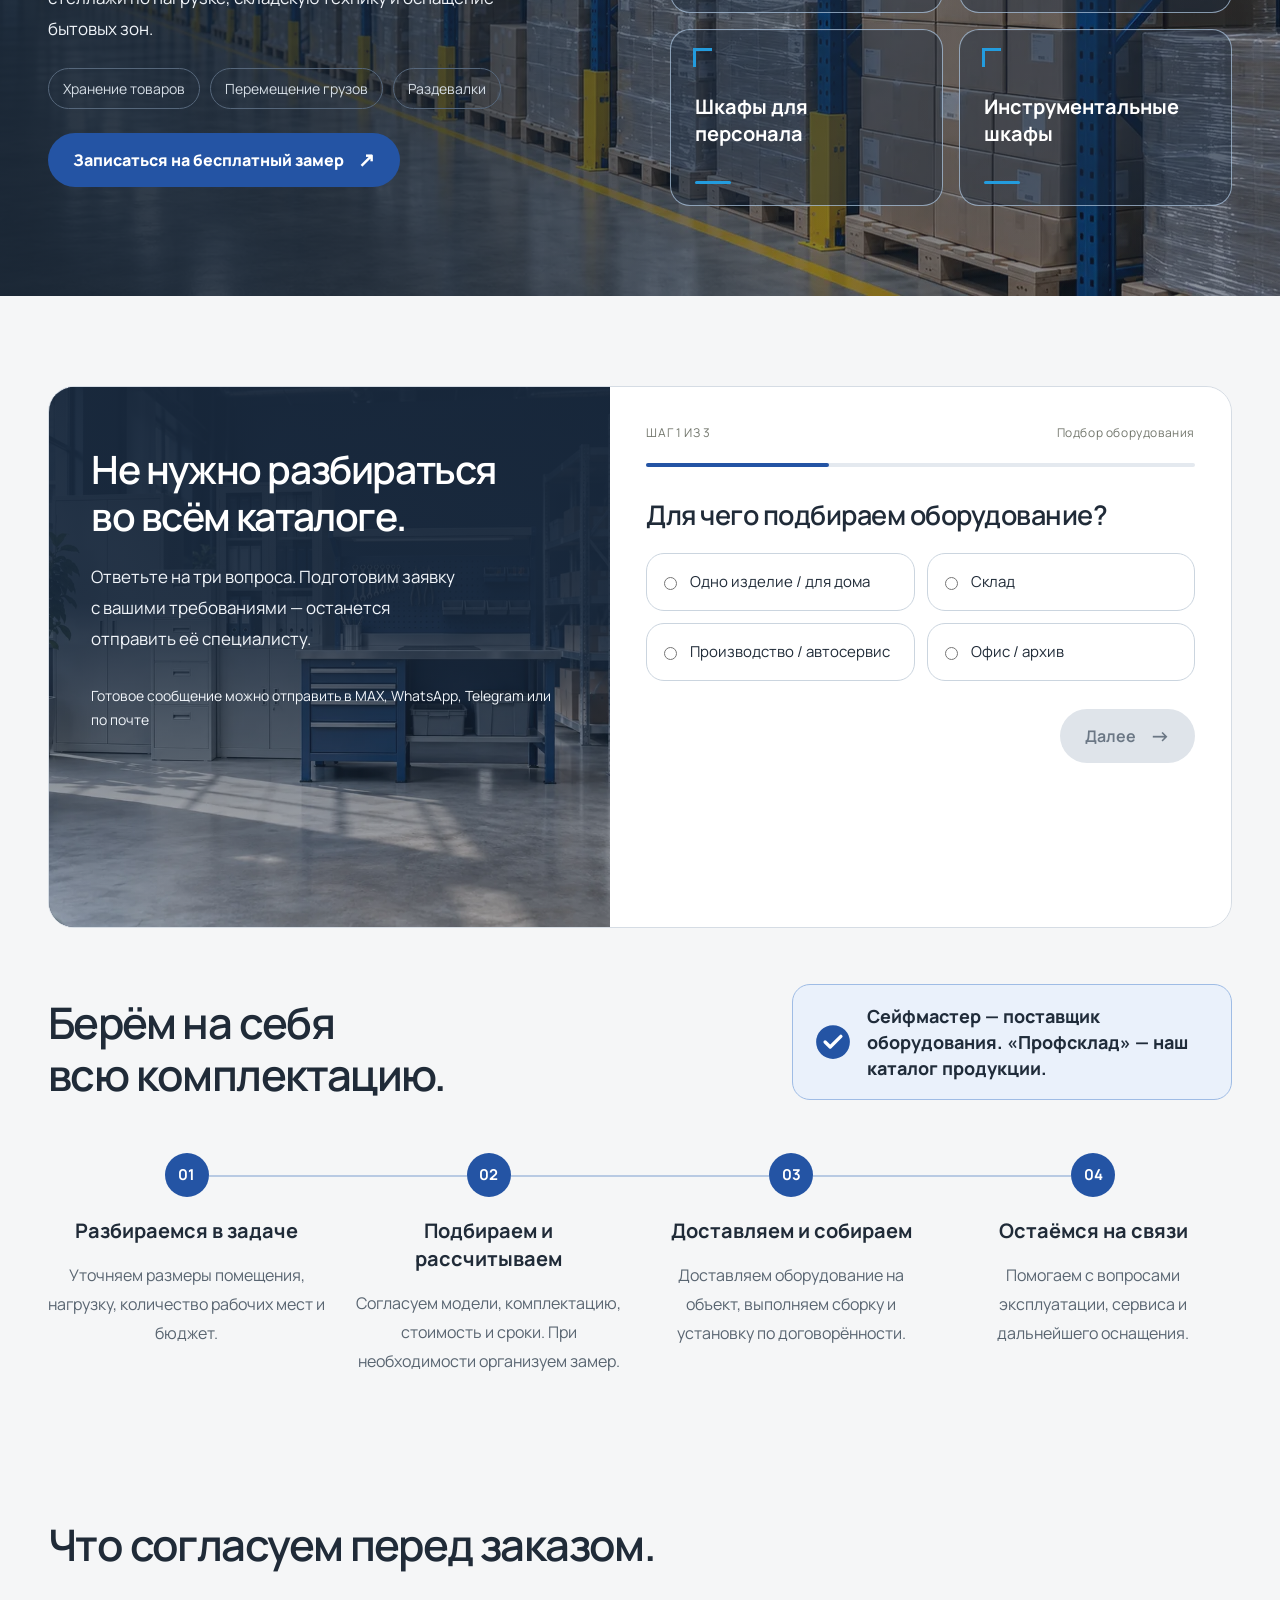
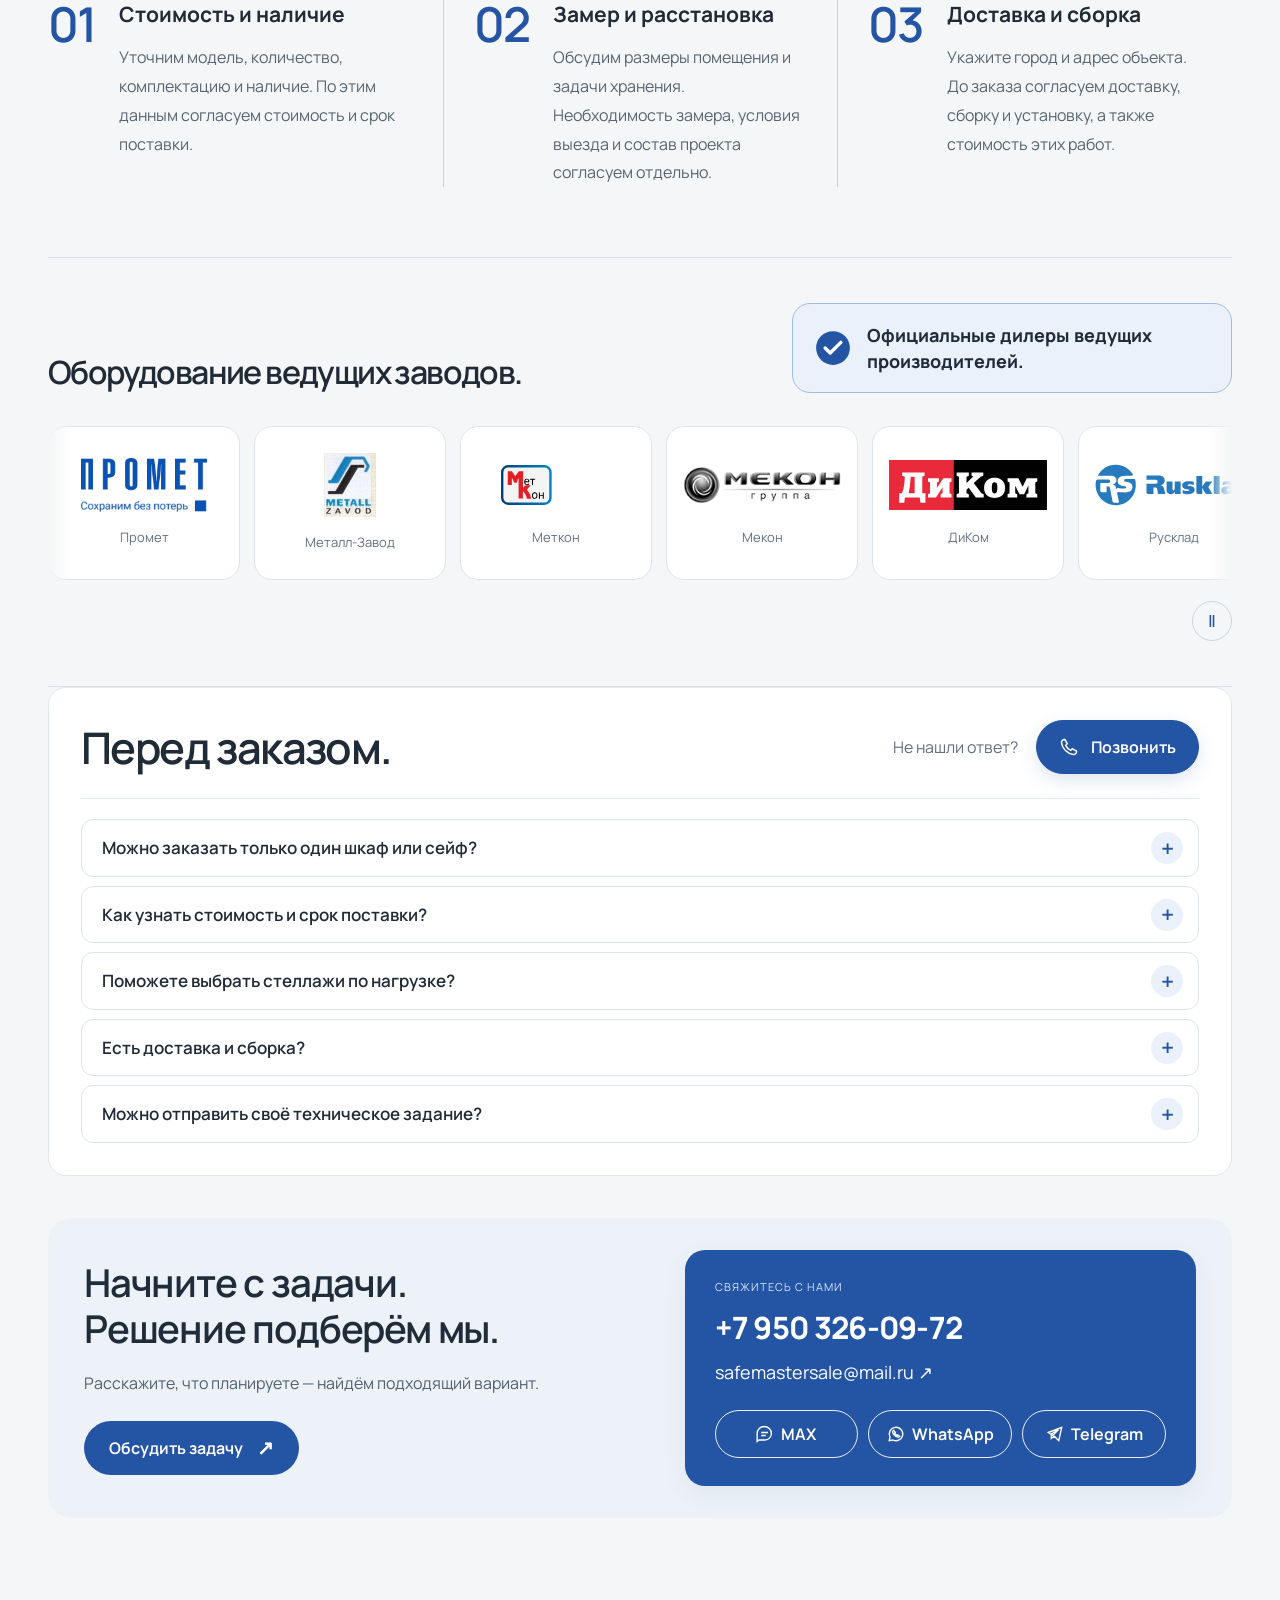
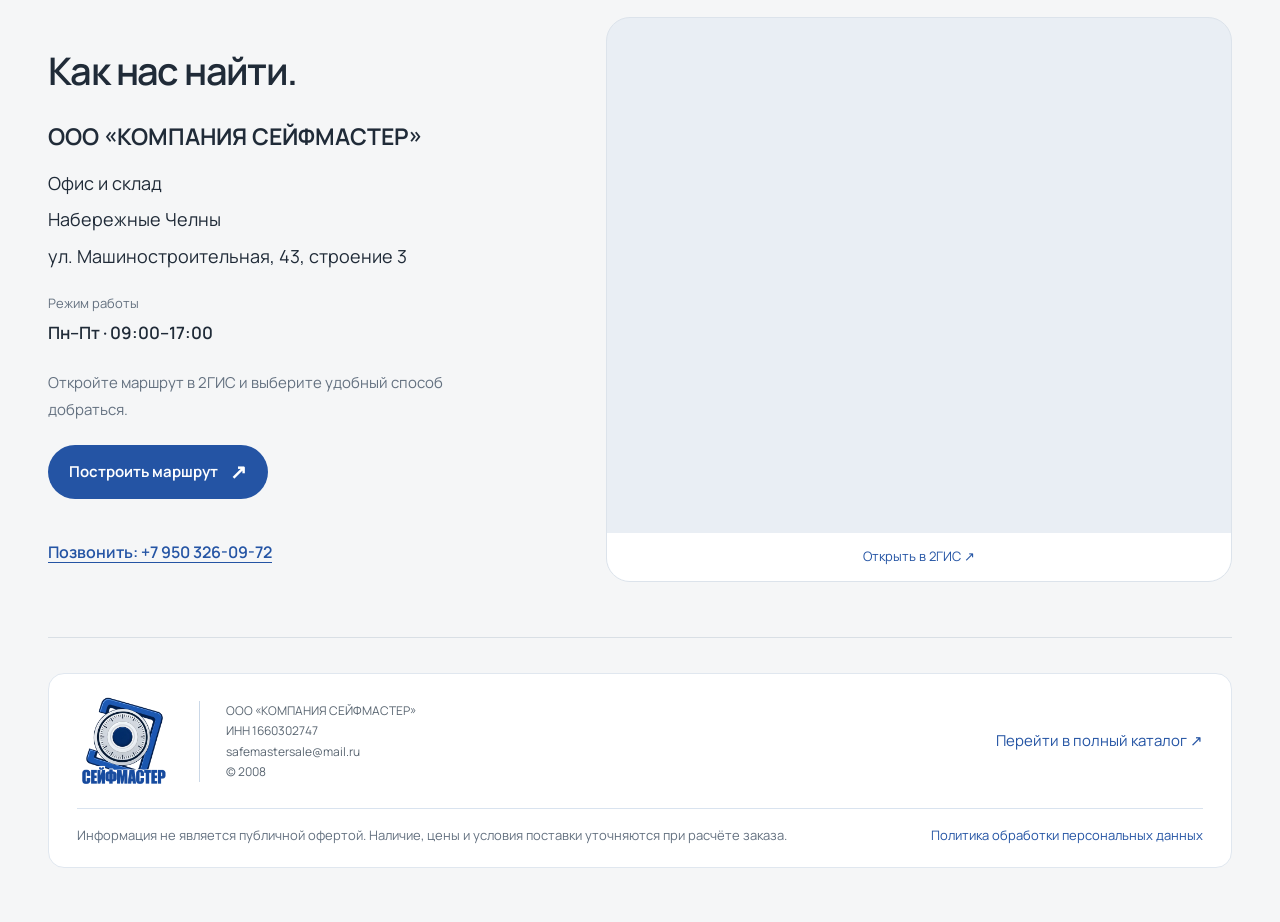
==== commit 0c126220: "Align accounting and locker cabinet cards" ====
--- a/index.html
+++ b/index.html
@@ -1,4 +1,4 @@
-<!doctype html><html lang="ru"><head><meta charset="utf-8"><meta name="viewport" content="width=device-width,initial-scale=1"><meta name="theme-color" content="#f4f3ef"><title>Сейфмастер — оборудование для склада, офиса и производства</title><meta name="description" content="Стеллажи, металлические шкафы, сейфы, производственная мебель и складская техника в Набережных Челнах. Подбор, замер, доставка и монтаж."><link rel="icon" href="assets/seifmaster-logo-blue.webp" type="image/webp"><link rel="stylesheet" href="style.css?v=20261121-tall-safes-aligned"><script src="app.js?v=20261121-choice-gold" defer></script></head><body>
+<!doctype html><html lang="ru"><head><meta charset="utf-8"><meta name="viewport" content="width=device-width,initial-scale=1"><meta name="theme-color" content="#f4f3ef"><title>Сейфмастер — оборудование для склада, офиса и производства</title><meta name="description" content="Стеллажи, металлические шкафы, сейфы, производственная мебель и складская техника в Набережных Челнах. Подбор, замер, доставка и монтаж."><link rel="icon" href="assets/seifmaster-logo-blue.webp" type="image/webp"><link rel="stylesheet" href="style.css?v=20261121-cabinet-alignment"><script src="app.js?v=20261121-choice-gold" defer></script></head><body>
 <div class="topline"><div class="wrap"><span>Набережные Челны · Работаем по РФ</span><a href="https://profsklad.ru" target="_blank" rel="noopener">Полный каталог «Профсклад» ↗</a></div></div>
 <header><div class="wrap header"><div class="header-brand"><a class="brand" href="#" aria-label="Сейфмастер — к началу страницы"><img class="company-logo" src="assets/seifmaster-logo-blue.webp" alt="Сейфмастер" width="330" height="330" fetchpriority="high" decoding="async"></a><span class="header-anniversary"><span class="header-anniversary-number">18</span> <span class="header-anniversary-copy">лет<br>с вами</span></span></div><nav aria-label="Основное меню"><a class="nav-mobile-catalog" href="#catalog">Направления</a><button class="nav-catalog-toggle" type="button" aria-expanded="false" aria-controls="nav-product-links">Направления</button><div id="nav-product-links" class="nav-product-links" aria-label="Направления продукции"><a href="#guide-safes">Сейфы</a><a href="#guide-metal">Металлическая мебель</a><a href="#guide-tools">Производственная мебель</a><a href="#guide-racks">Стеллажи</a></div><a href="#solutions">Решения</a><a href="#process">Как работаем</a><a href="#selection">Как заказать</a><a href="#contacts">Контакты</a></nav><div class="header-contact"><a class="headerphone" href="tel:+79503260972" aria-label="Позвонить: +7 950 326-09-72"><span class="header-phone-icon" aria-hidden="true"><svg viewBox="0 0 24 24" width="20" height="20" fill="none" stroke="currentColor" stroke-width="1.8"><path d="m7 3 3 5-2 2c1.5 3 3 4.5 6 6l2-2 5 3c0 3-2 4-4 4C10 20 4 14 3 7c0-2 1-4 4-4Z"/></svg></span><span class="header-phone-number">+7 950 326-09-72</span></a><span class="header-hours">Пн–Пт · 09:00–17:00</span></div><button class="menu" aria-label="Открыть меню" aria-expanded="false">☰</button></div></header>
 <main><section class="hero wrap"><div class="hero-copy"><h1>Оборудование<br>для склада, офиса<br><em>и производства.</em></h1><p><span class="hero-desktop-description">Металлическая мебель и оборудование для склада, офиса и производства. Подберём под вашу задачу, доставим и установим.</span><span class="hero-mobile-description">Подберём под вашу задачу, доставим и установим.</span></p><div class="hero-actions"><a class="button" href="#selection">Подобрать оборудование <span>↗</span></a><button class="button hero-measure" type="button" data-request="Бесплатный замер помещения">Пригласить на бесплатный замер</button><a class="hero-browse" href="#catalog">Смотреть направления ↓</a></div><div class="hero-bottom"><b>С 2008 года</b><span>помогаем оснащать бизнес<br>в Набережных Челнах и Татарстане</span></div></div><div class="hero-visual"><img src="assets/hero.webp" alt="Металлические шкафы, верстак и стеллажи в интерьере мастерской" fetchpriority="high"><span class="image-note">ОБОРУДОВАНИЕ, КОТОРОЕ РАБОТАЕТ НА ВАС</span><div class="visual-card"><span class="orange-dot"></span><div><b>Продуманное оснащение</b><span>Хранение · Работа · Безопасность</span></div><a href="#solutions" aria-label="Посмотреть решения">↗</a></div></div></section>
--- a/style.css
+++ b/style.css
@@ -370,9 +370,10 @@
 .product-sales-ribbon-wide{width:auto;min-width:134px;padding-inline:12px 24px}
 @media(max-width:420px){.product-sales-ribbon-wide{min-width:0;padding-inline:10px 20px}}
 
-/* Match the two photo rows where the fireproof safe has a ribbon. */
+/* Reserve the ribbon space in neighboring cards in the same row. */
 @media (min-width:601px) {
-  #guide-safes .product-types > .has-sales-ribbon:first-child + article:not(.has-sales-ribbon) {
+  #guide-safes .product-types > .has-sales-ribbon:first-child + article:not(.has-sales-ribbon),
+  #guide-metal .product-types > article:nth-child(odd):not(.has-sales-ribbon):has(+ #locker-sales-leader) {
     padding-top:52px;
   }
 }
@@ -382,7 +383,7 @@
   height:254px;
 }
 @media (max-width:600px) {
-  #guide-safes .safe-type-photo:has(> img[src="assets/products/safes-gun.webp"]) {
+  #guide-safes .safe-type-photo:has(> img:is([src="assets/products/safes-gun.webp"], [src="assets/products/safes-elite.webp"])) {
     height:auto;
     aspect-ratio:6 / 5;
     max-height:275px;
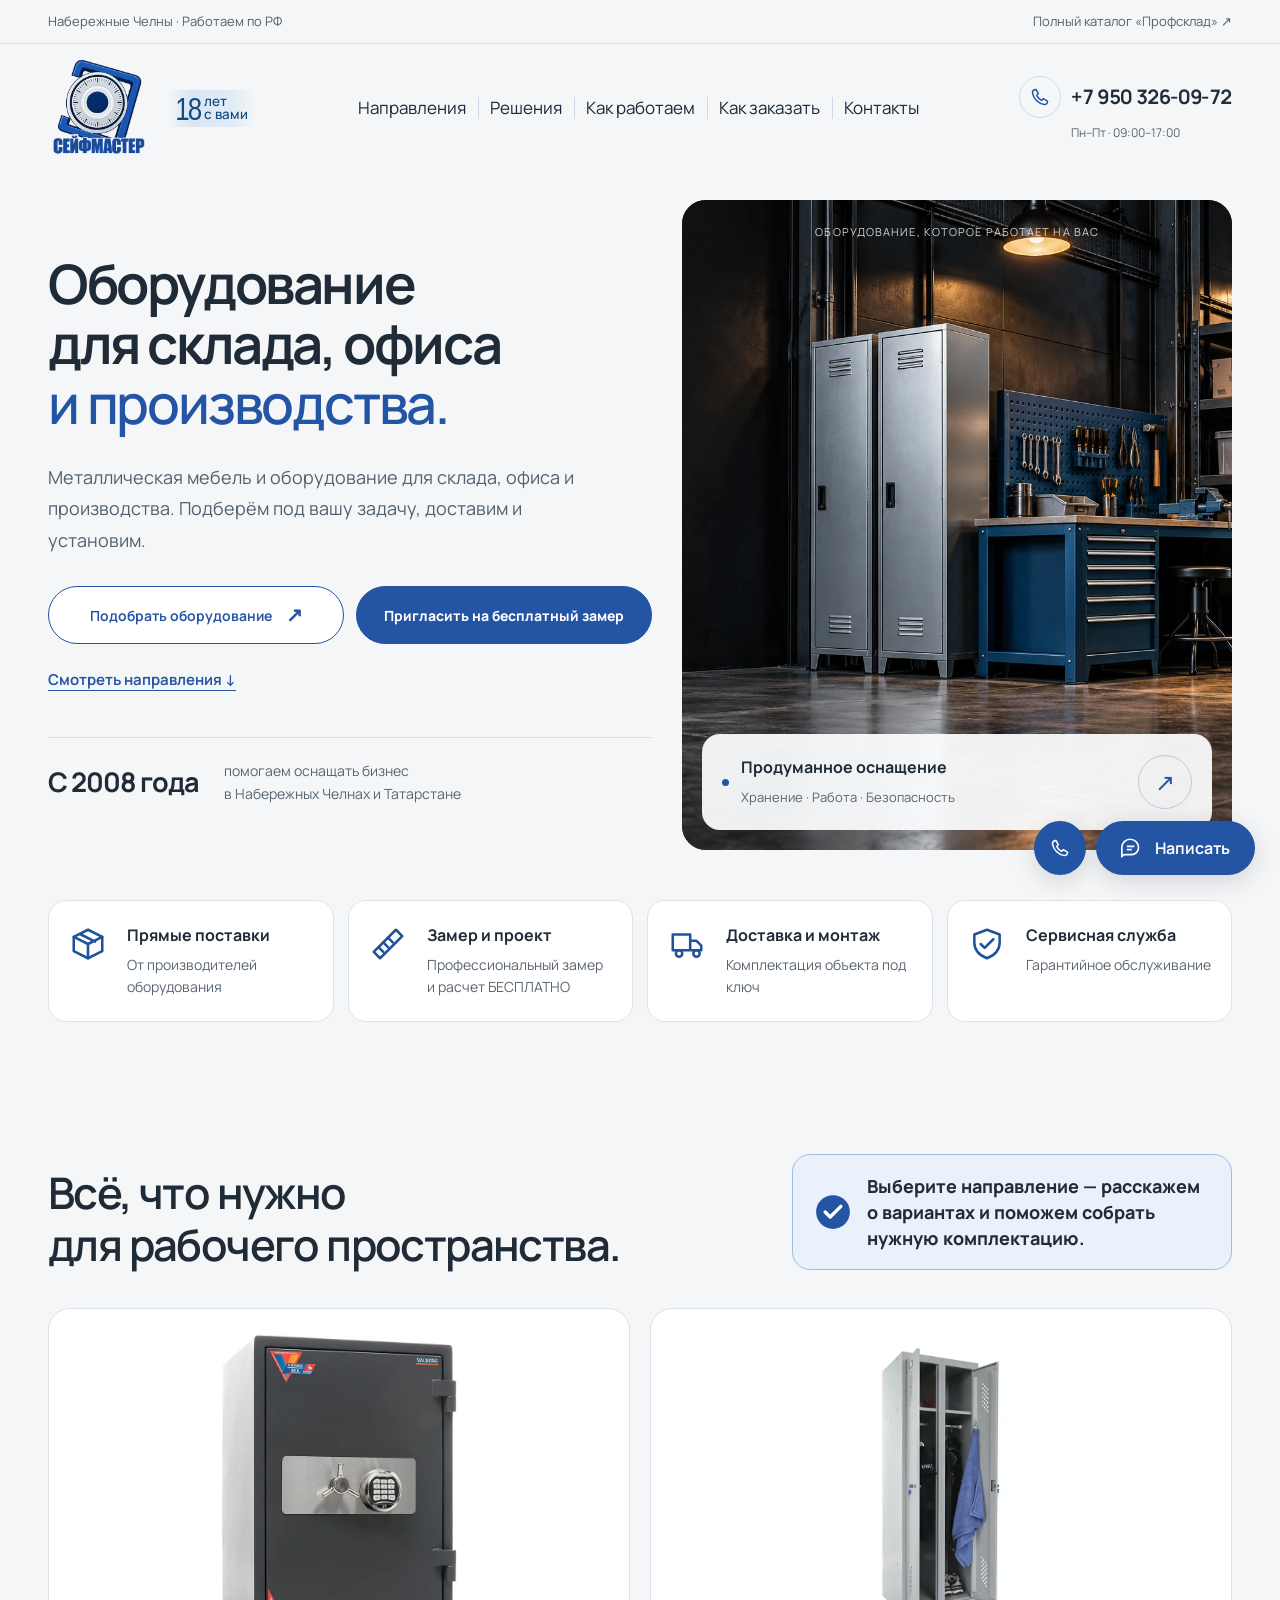
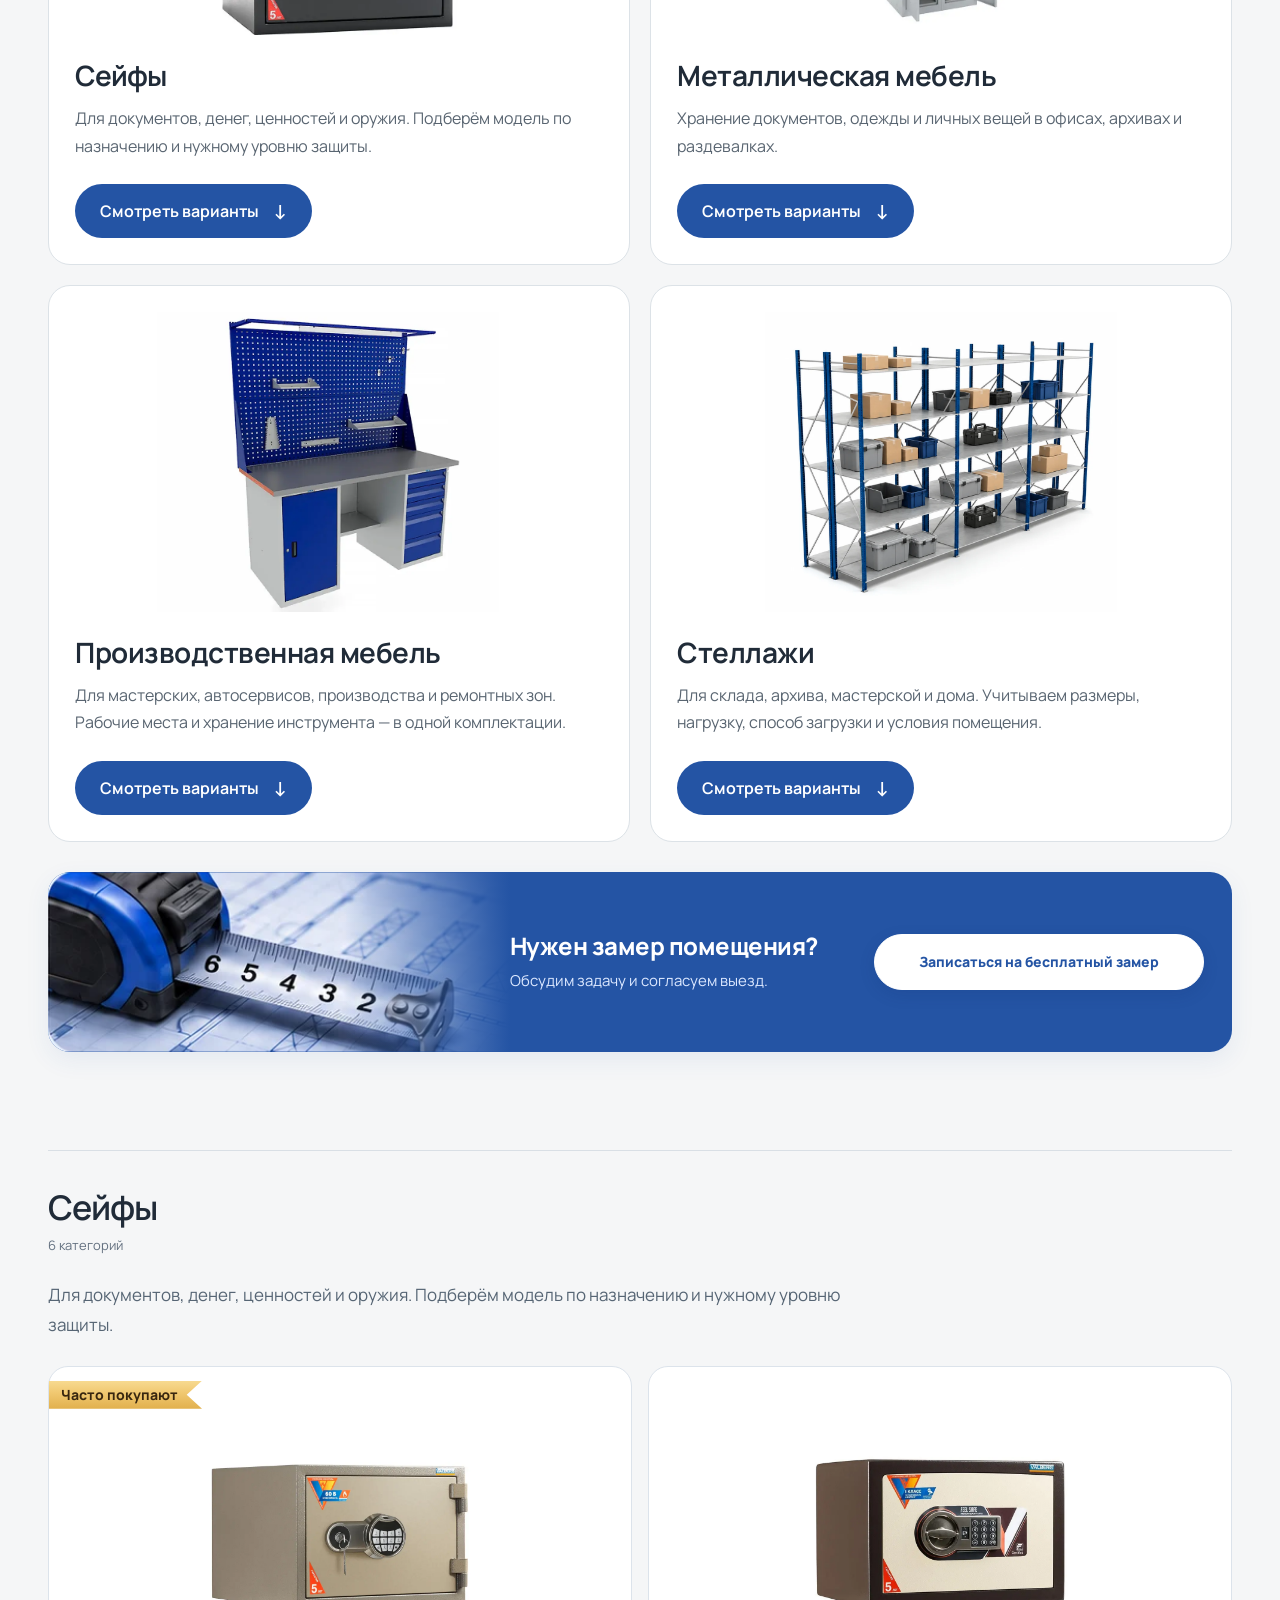
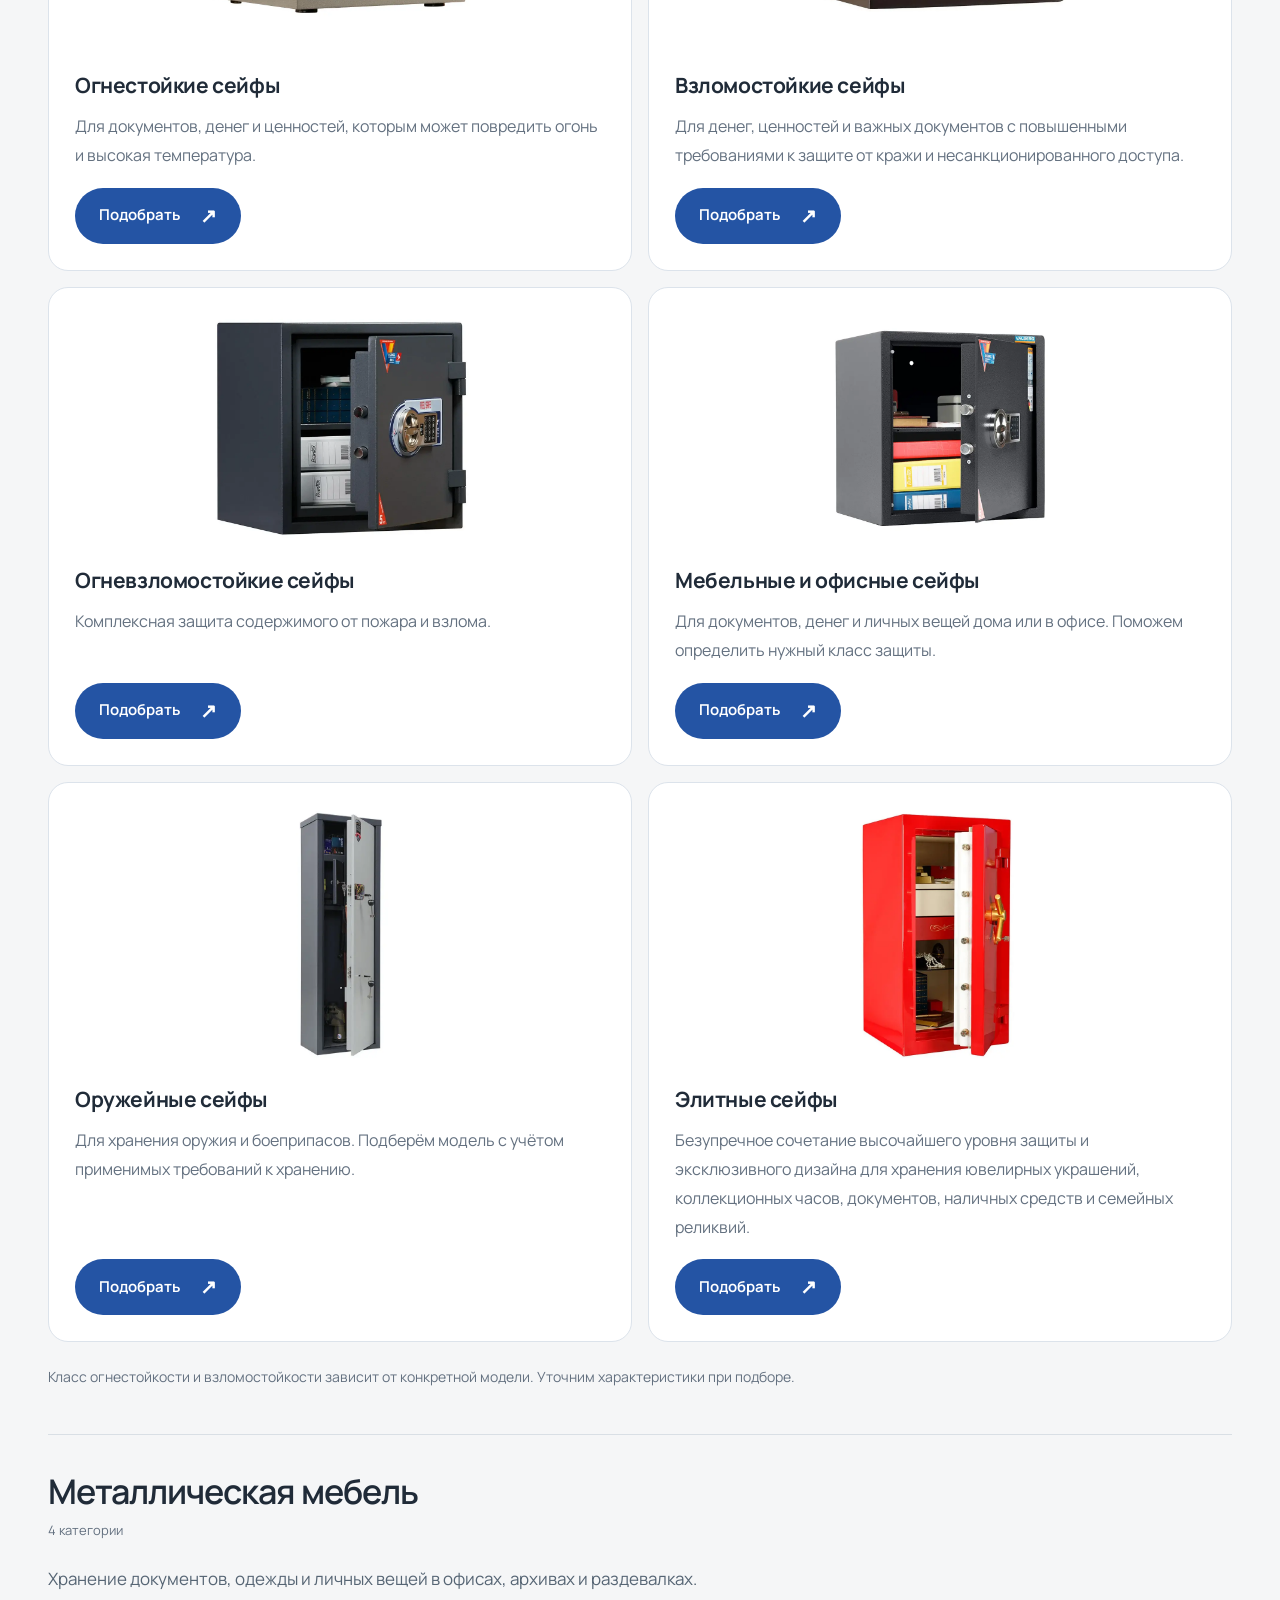
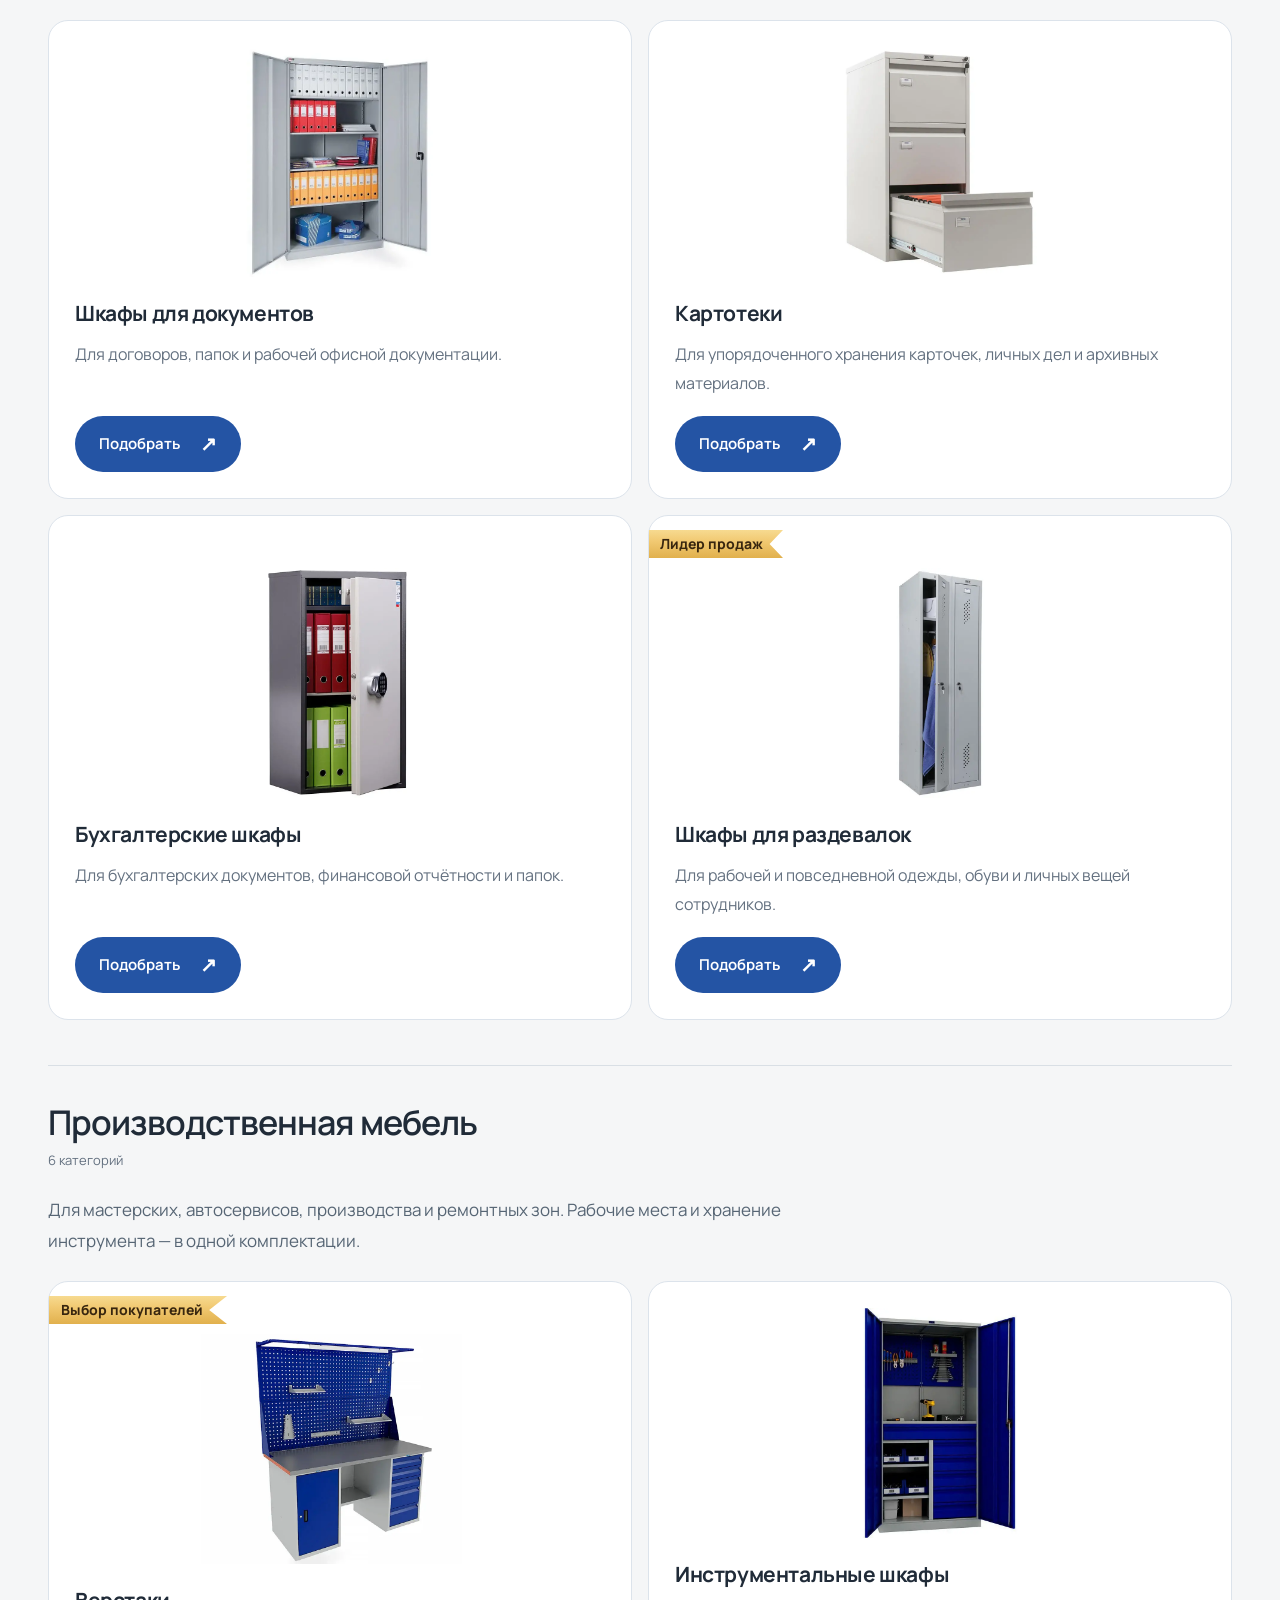
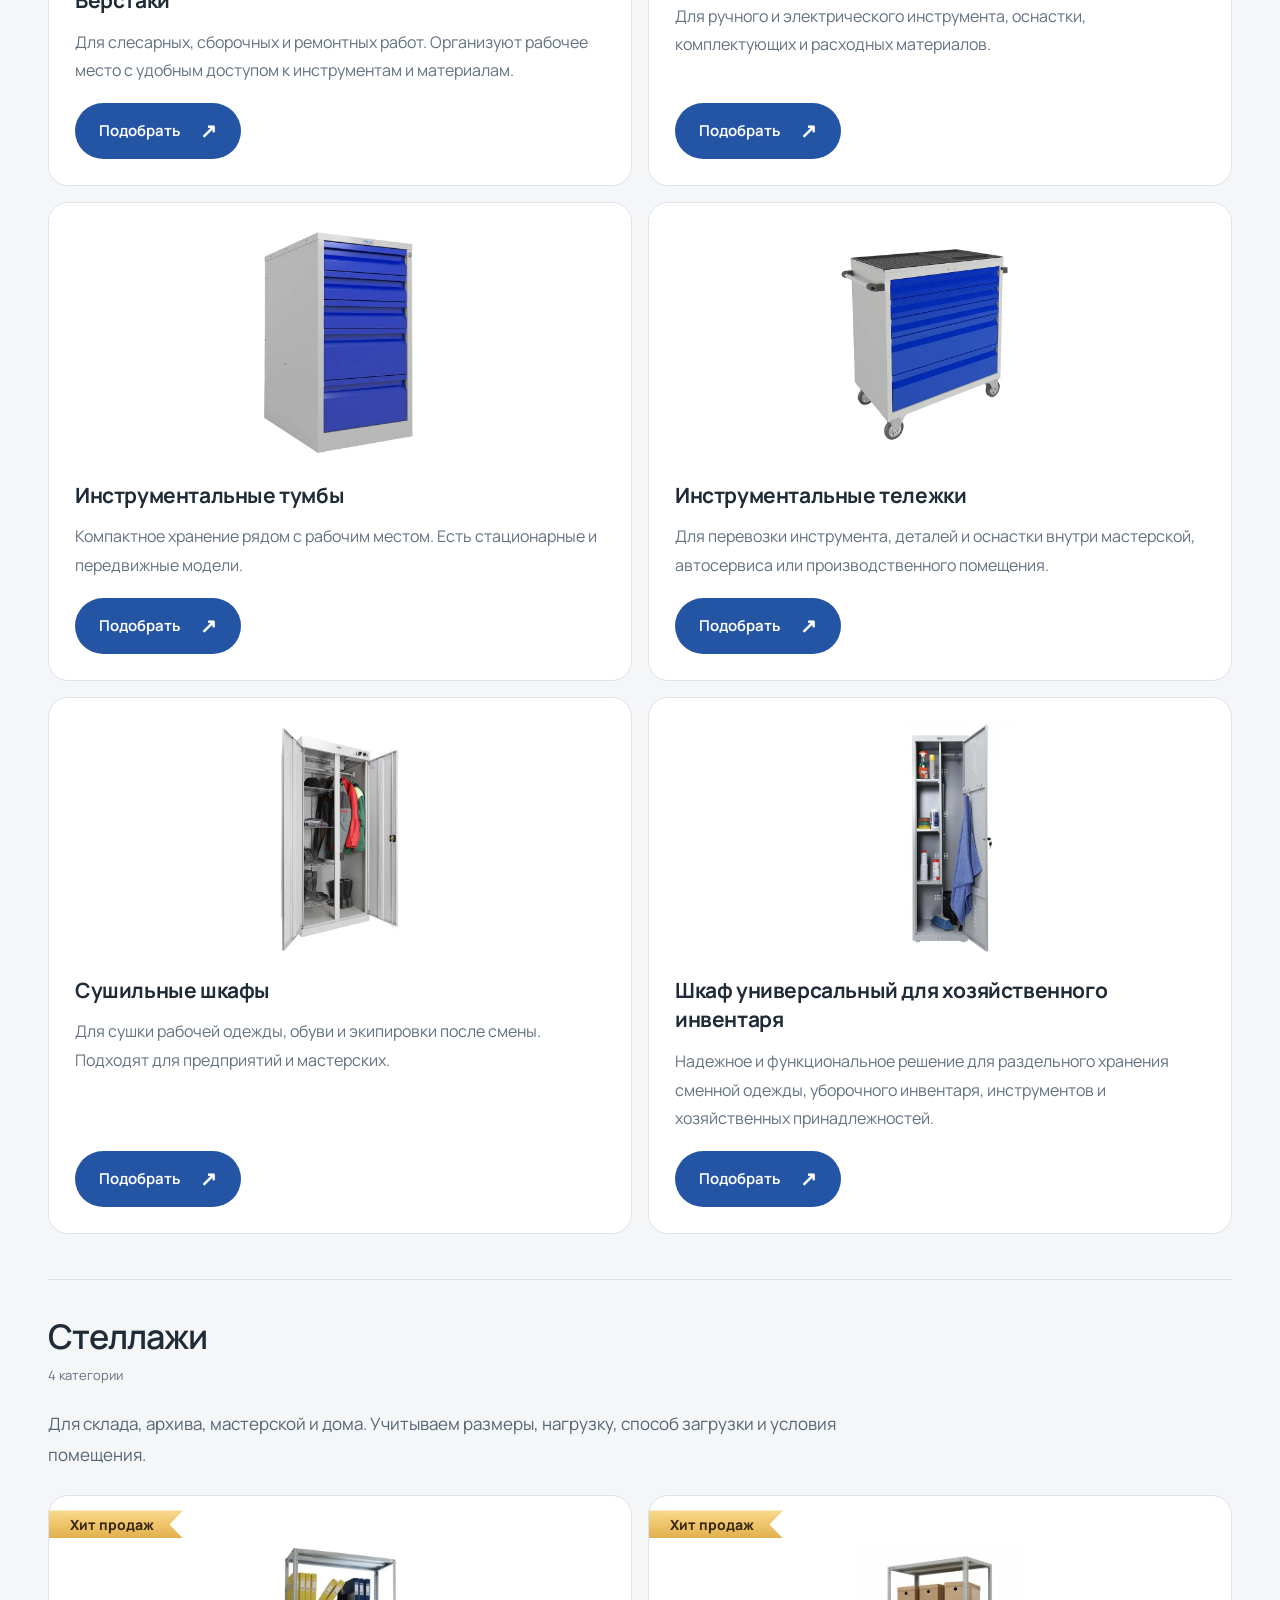
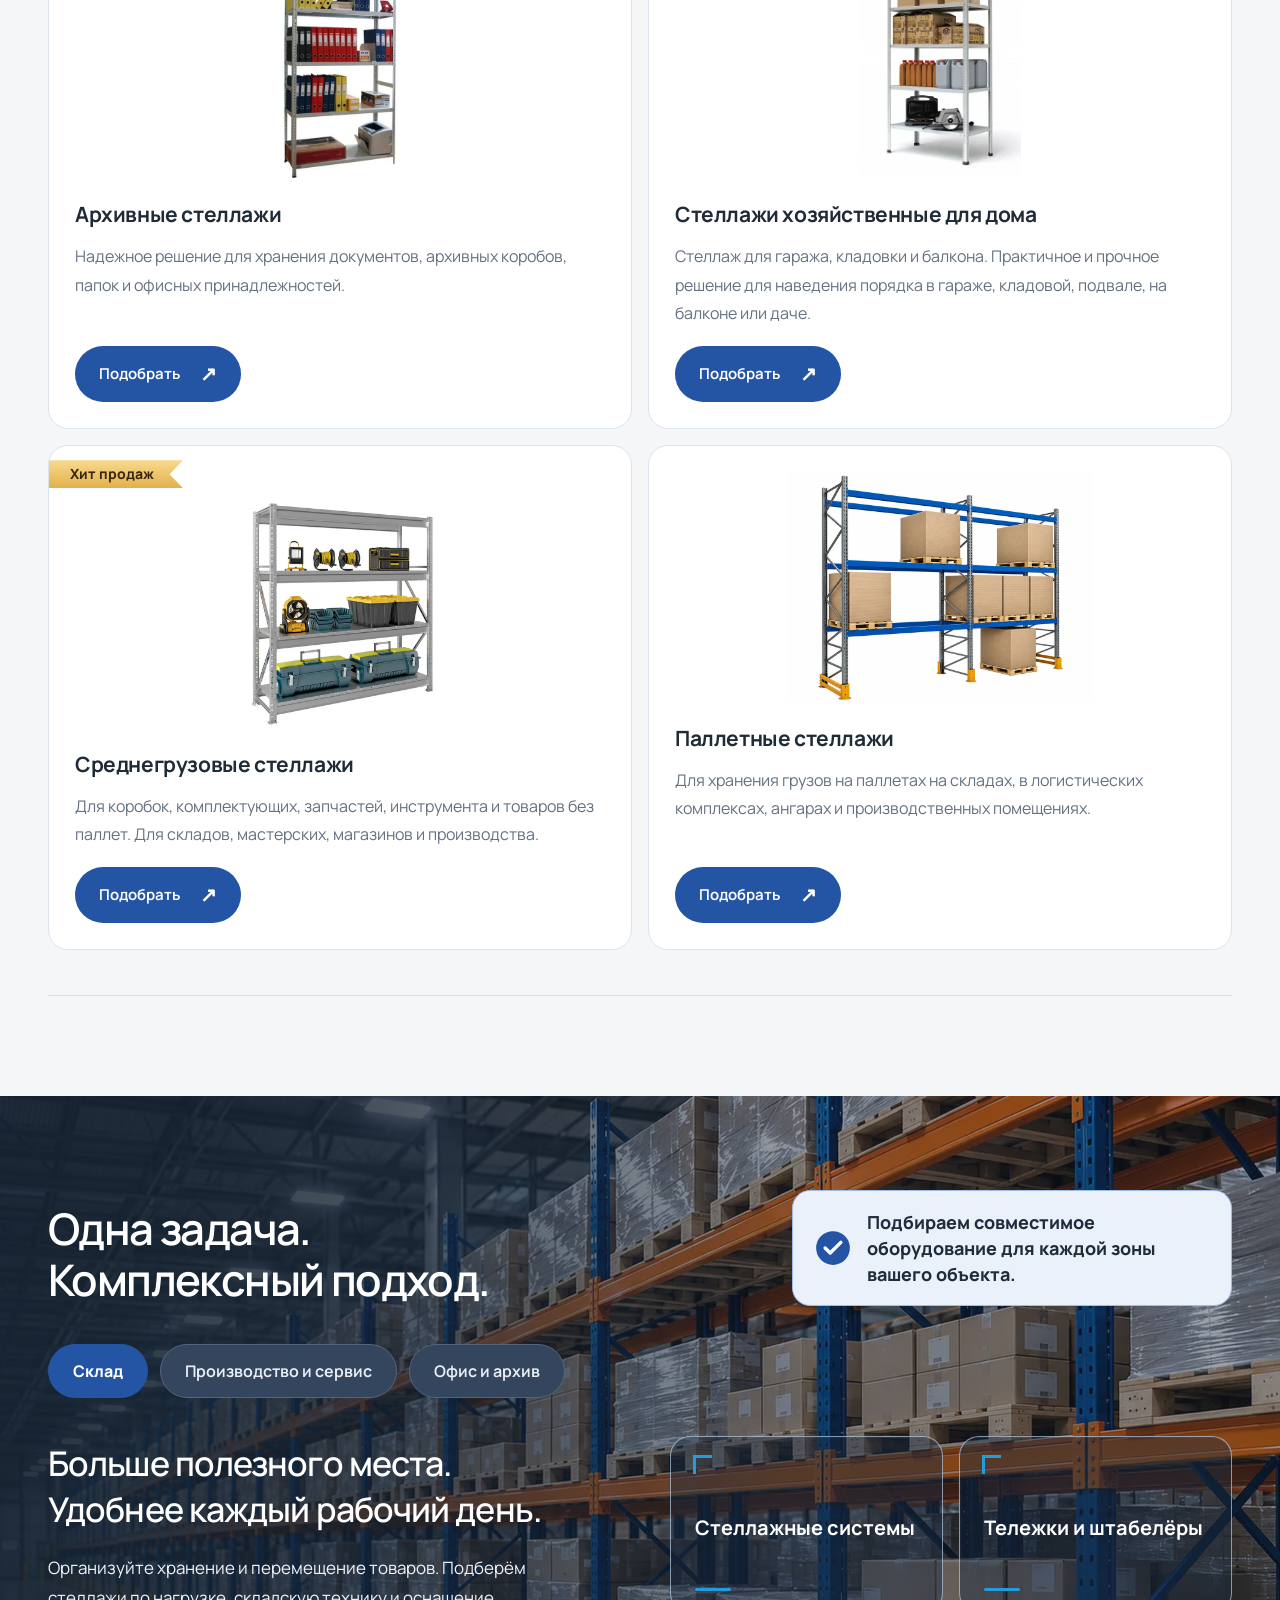
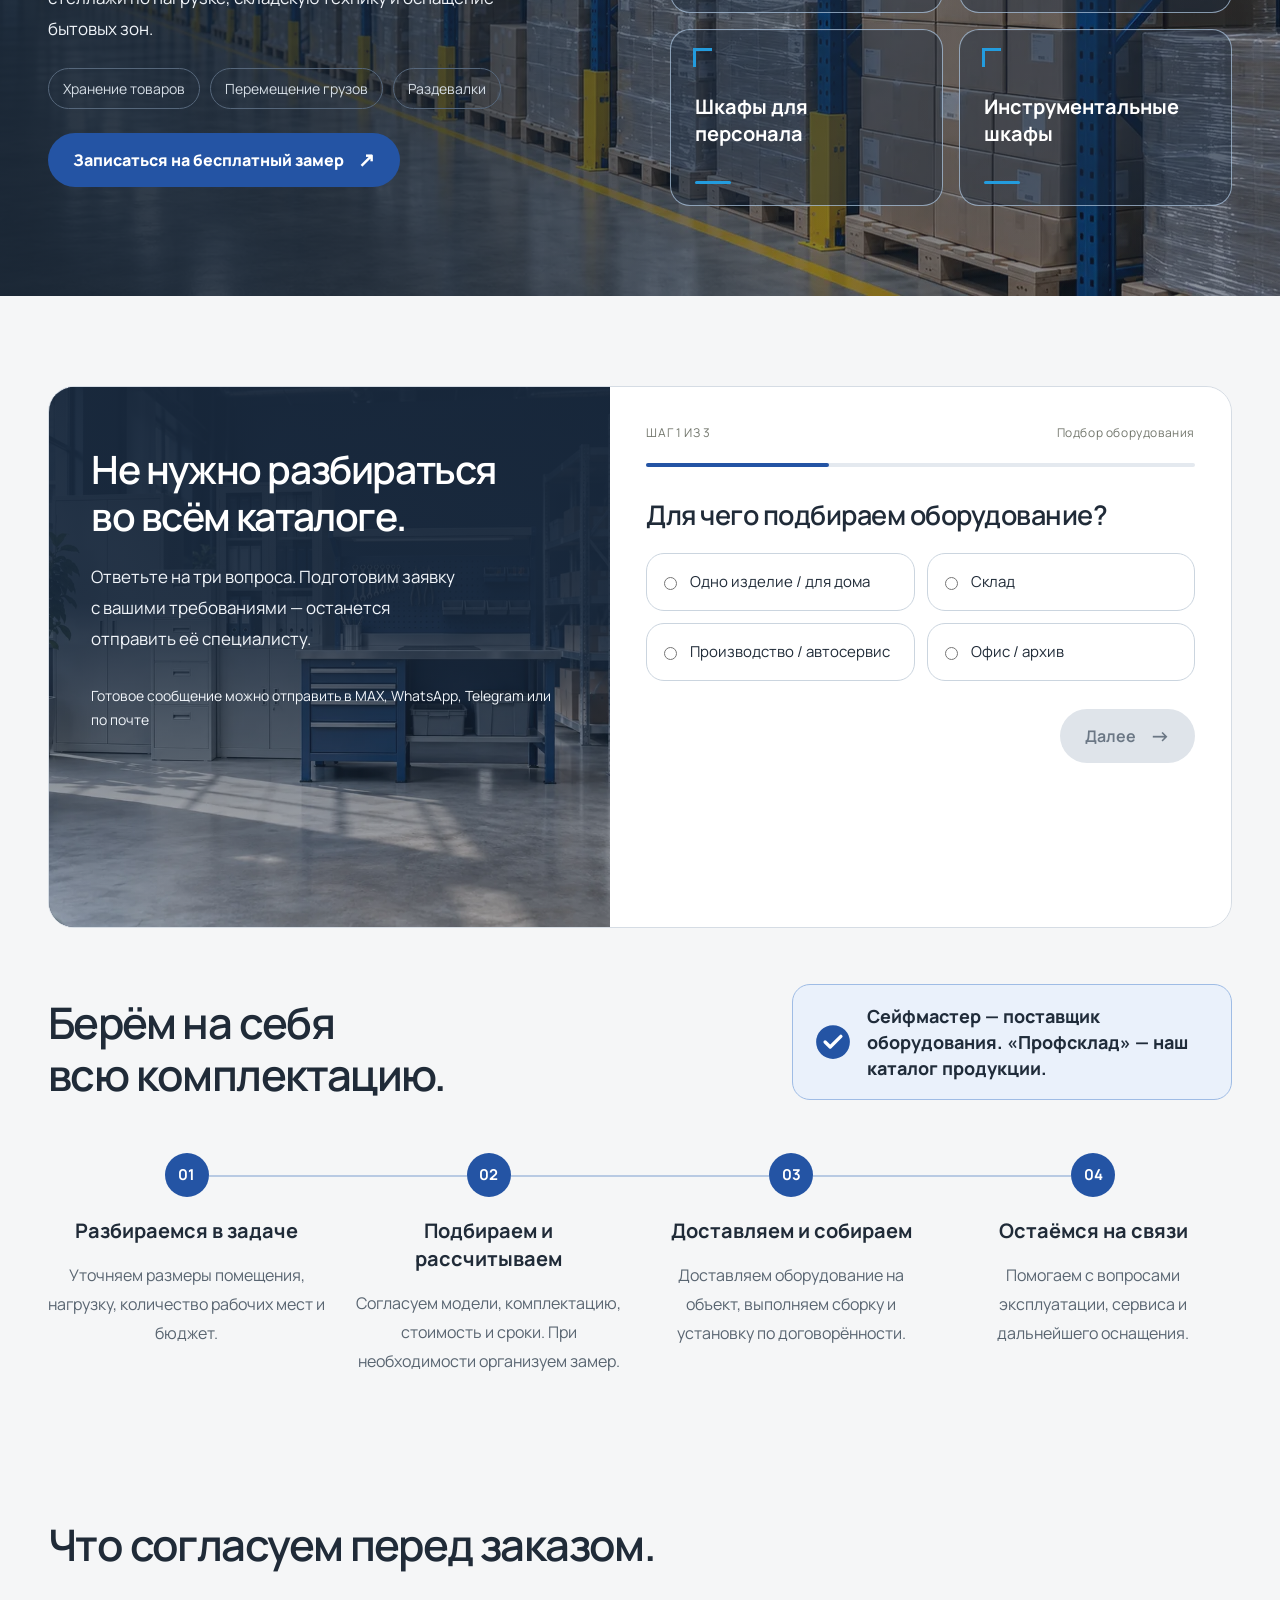
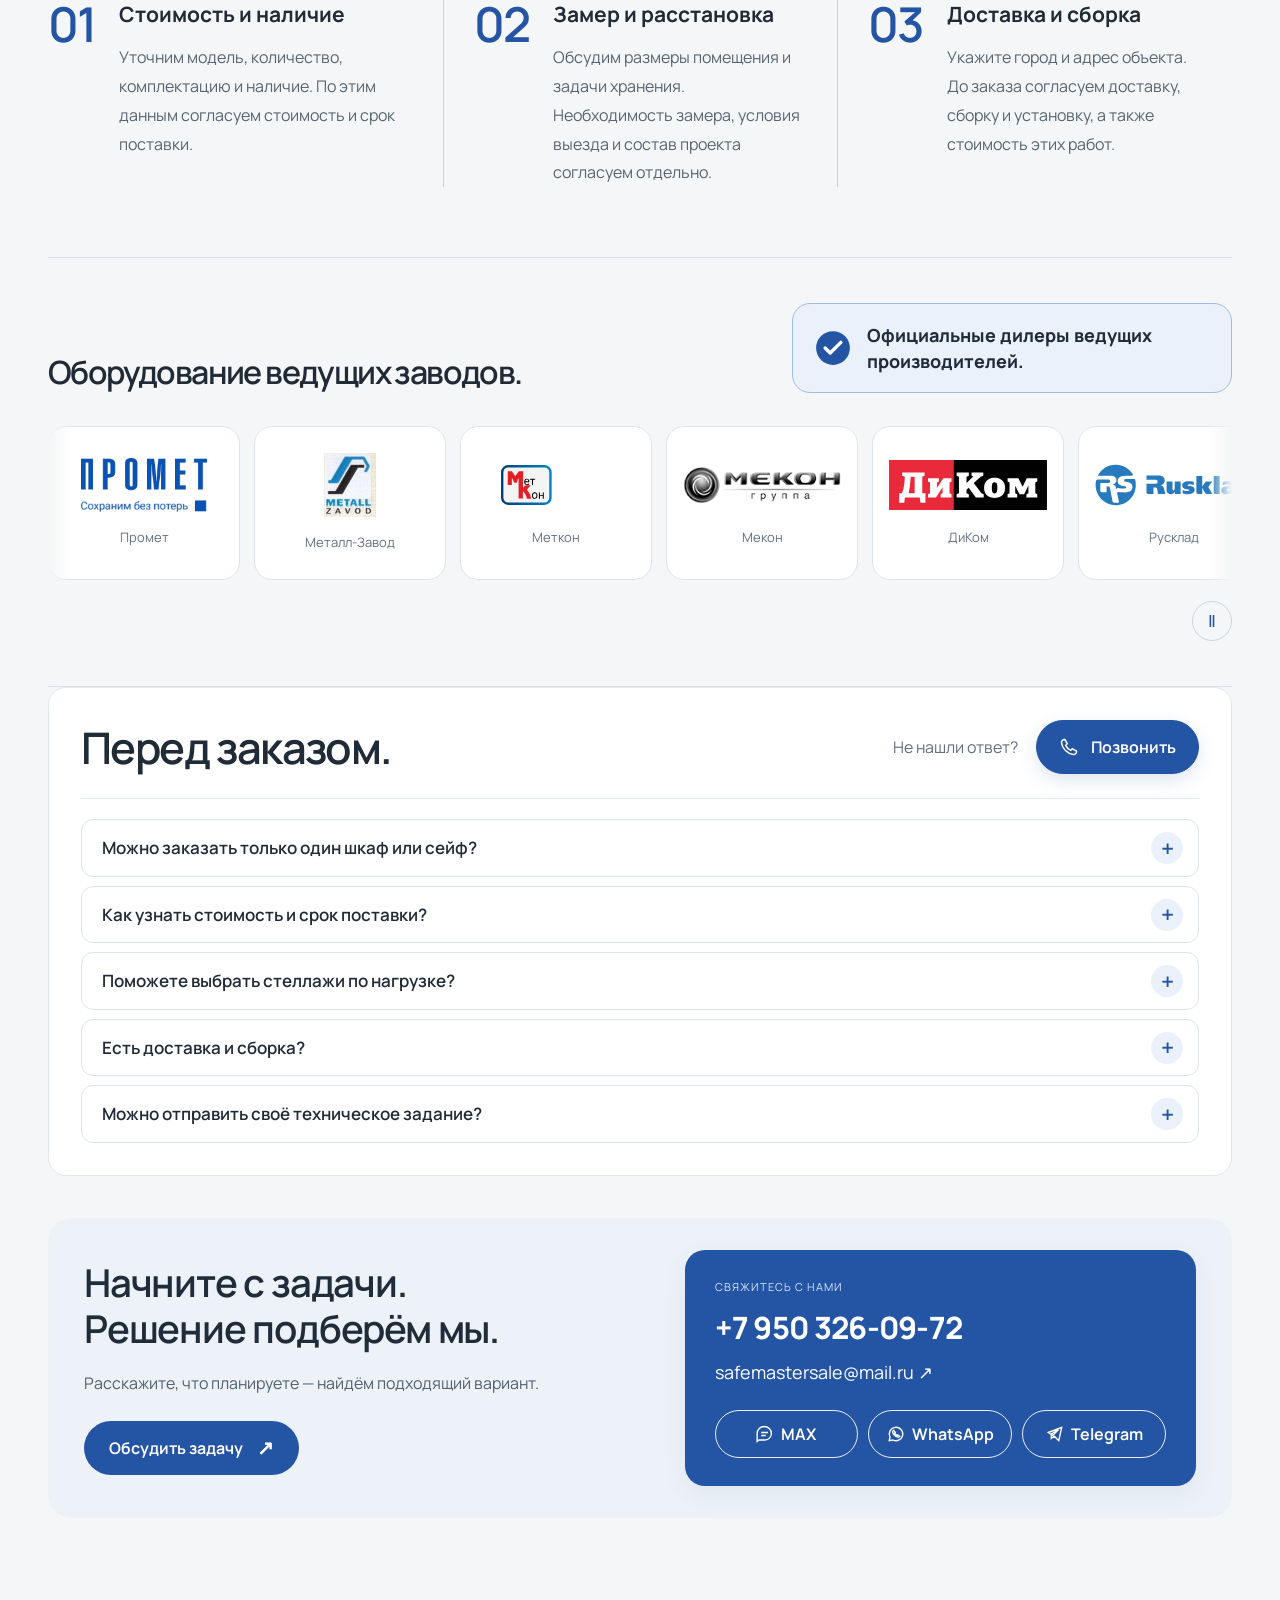
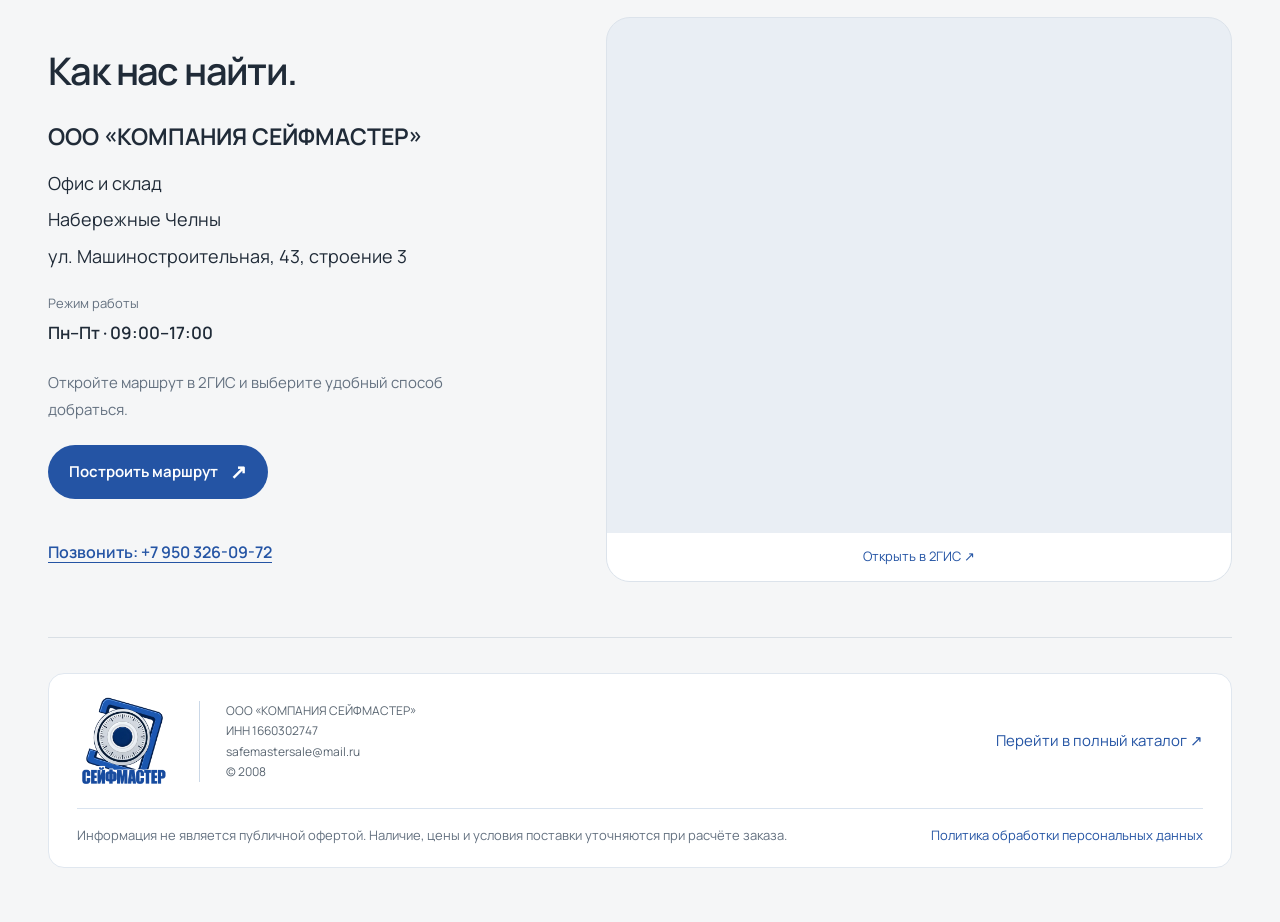
==== commit 4dcac6c4: "Lead the shelving section with archive and household racks" ====
--- a/index.html
+++ b/index.html
@@ -1,4 +1,4 @@
-<!doctype html><html lang="ru"><head><meta charset="utf-8"><meta name="viewport" content="width=device-width,initial-scale=1"><meta name="theme-color" content="#f4f3ef"><title>Сейфмастер — оборудование для склада, офиса и производства</title><meta name="description" content="Стеллажи, металлические шкафы, сейфы, производственная мебель и складская техника в Набережных Челнах. Подбор, замер, доставка и монтаж."><link rel="icon" href="assets/seifmaster-logo-blue.webp" type="image/webp"><link rel="stylesheet" href="style.css?v=20261121-cabinet-alignment"><script src="app.js?v=20261121-choice-gold" defer></script></head><body>
+<!doctype html><html lang="ru"><head><meta charset="utf-8"><meta name="viewport" content="width=device-width,initial-scale=1"><meta name="theme-color" content="#f4f3ef"><title>Сейфмастер — оборудование для склада, офиса и производства</title><meta name="description" content="Стеллажи, металлические шкафы, сейфы, производственная мебель и складская техника в Набережных Челнах. Подбор, замер, доставка и монтаж."><link rel="icon" href="assets/seifmaster-logo-blue.webp" type="image/webp"><link rel="stylesheet" href="style.css?v=20261121-cabinet-alignment"><script src="app.js?v=20261121-rack-card-order" defer></script></head><body>
 <div class="topline"><div class="wrap"><span>Набережные Челны · Работаем по РФ</span><a href="https://profsklad.ru" target="_blank" rel="noopener">Полный каталог «Профсклад» ↗</a></div></div>
 <header><div class="wrap header"><div class="header-brand"><a class="brand" href="#" aria-label="Сейфмастер — к началу страницы"><img class="company-logo" src="assets/seifmaster-logo-blue.webp" alt="Сейфмастер" width="330" height="330" fetchpriority="high" decoding="async"></a><span class="header-anniversary"><span class="header-anniversary-number">18</span> <span class="header-anniversary-copy">лет<br>с вами</span></span></div><nav aria-label="Основное меню"><a class="nav-mobile-catalog" href="#catalog">Направления</a><button class="nav-catalog-toggle" type="button" aria-expanded="false" aria-controls="nav-product-links">Направления</button><div id="nav-product-links" class="nav-product-links" aria-label="Направления продукции"><a href="#guide-safes">Сейфы</a><a href="#guide-metal">Металлическая мебель</a><a href="#guide-tools">Производственная мебель</a><a href="#guide-racks">Стеллажи</a></div><a href="#solutions">Решения</a><a href="#process">Как работаем</a><a href="#selection">Как заказать</a><a href="#contacts">Контакты</a></nav><div class="header-contact"><a class="headerphone" href="tel:+79503260972" aria-label="Позвонить: +7 950 326-09-72"><span class="header-phone-icon" aria-hidden="true"><svg viewBox="0 0 24 24" width="20" height="20" fill="none" stroke="currentColor" stroke-width="1.8"><path d="m7 3 3 5-2 2c1.5 3 3 4.5 6 6l2-2 5 3c0 3-2 4-4 4C10 20 4 14 3 7c0-2 1-4 4-4Z"/></svg></span><span class="header-phone-number">+7 950 326-09-72</span></a><span class="header-hours">Пн–Пт · 09:00–17:00</span></div><button class="menu" aria-label="Открыть меню" aria-expanded="false">☰</button></div></header>
 <main><section class="hero wrap"><div class="hero-copy"><h1>Оборудование<br>для склада, офиса<br><em>и производства.</em></h1><p><span class="hero-desktop-description">Металлическая мебель и оборудование для склада, офиса и производства. Подберём под вашу задачу, доставим и установим.</span><span class="hero-mobile-description">Подберём под вашу задачу, доставим и установим.</span></p><div class="hero-actions"><a class="button" href="#selection">Подобрать оборудование <span>↗</span></a><button class="button hero-measure" type="button" data-request="Бесплатный замер помещения">Пригласить на бесплатный замер</button><a class="hero-browse" href="#catalog">Смотреть направления ↓</a></div><div class="hero-bottom"><b>С 2008 года</b><span>помогаем оснащать бизнес<br>в Набережных Челнах и Татарстане</span></div></div><div class="hero-visual"><img src="assets/hero.webp" alt="Металлические шкафы, верстак и стеллажи в интерьере мастерской" fetchpriority="high"><span class="image-note">ОБОРУДОВАНИЕ, КОТОРОЕ РАБОТАЕТ НА ВАС</span><div class="visual-card"><span class="orange-dot"></span><div><b>Продуманное оснащение</b><span>Хранение · Работа · Безопасность</span></div><a href="#solutions" aria-label="Посмотреть решения">↗</a></div></div></section>
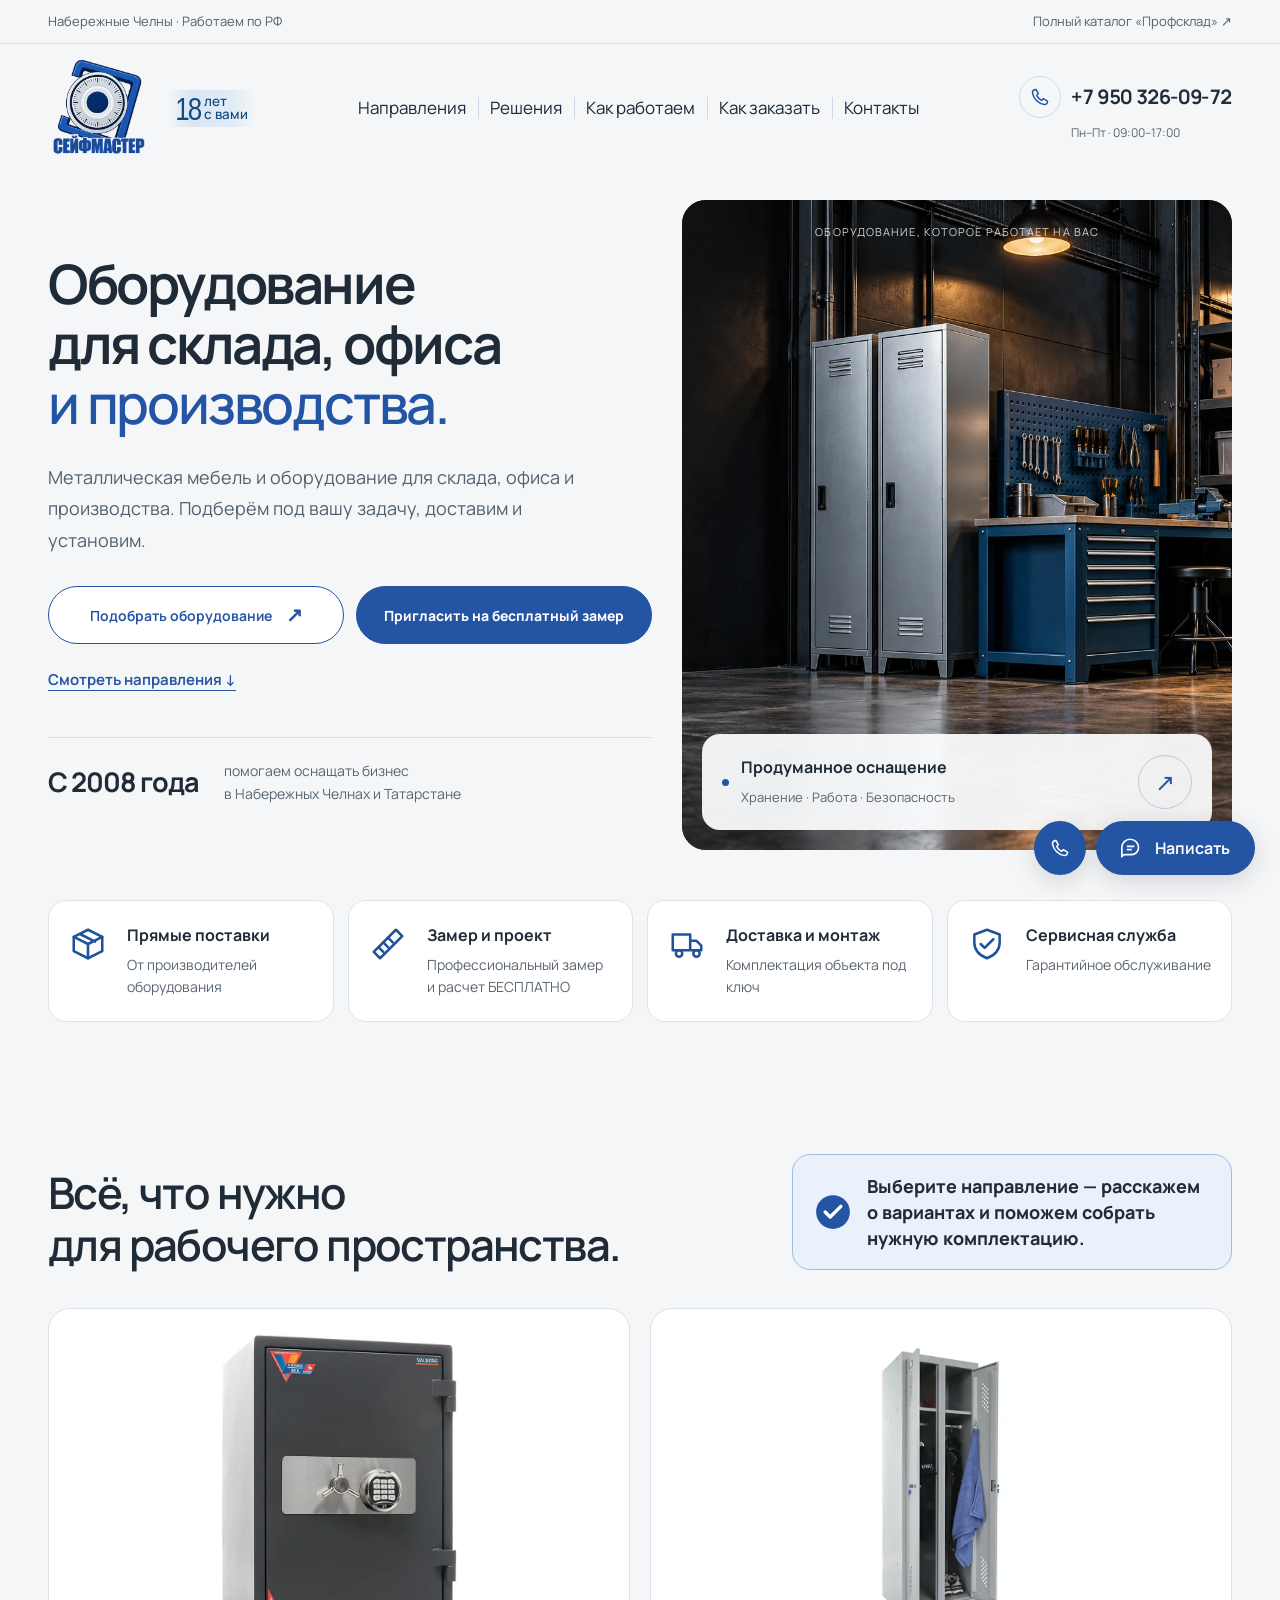
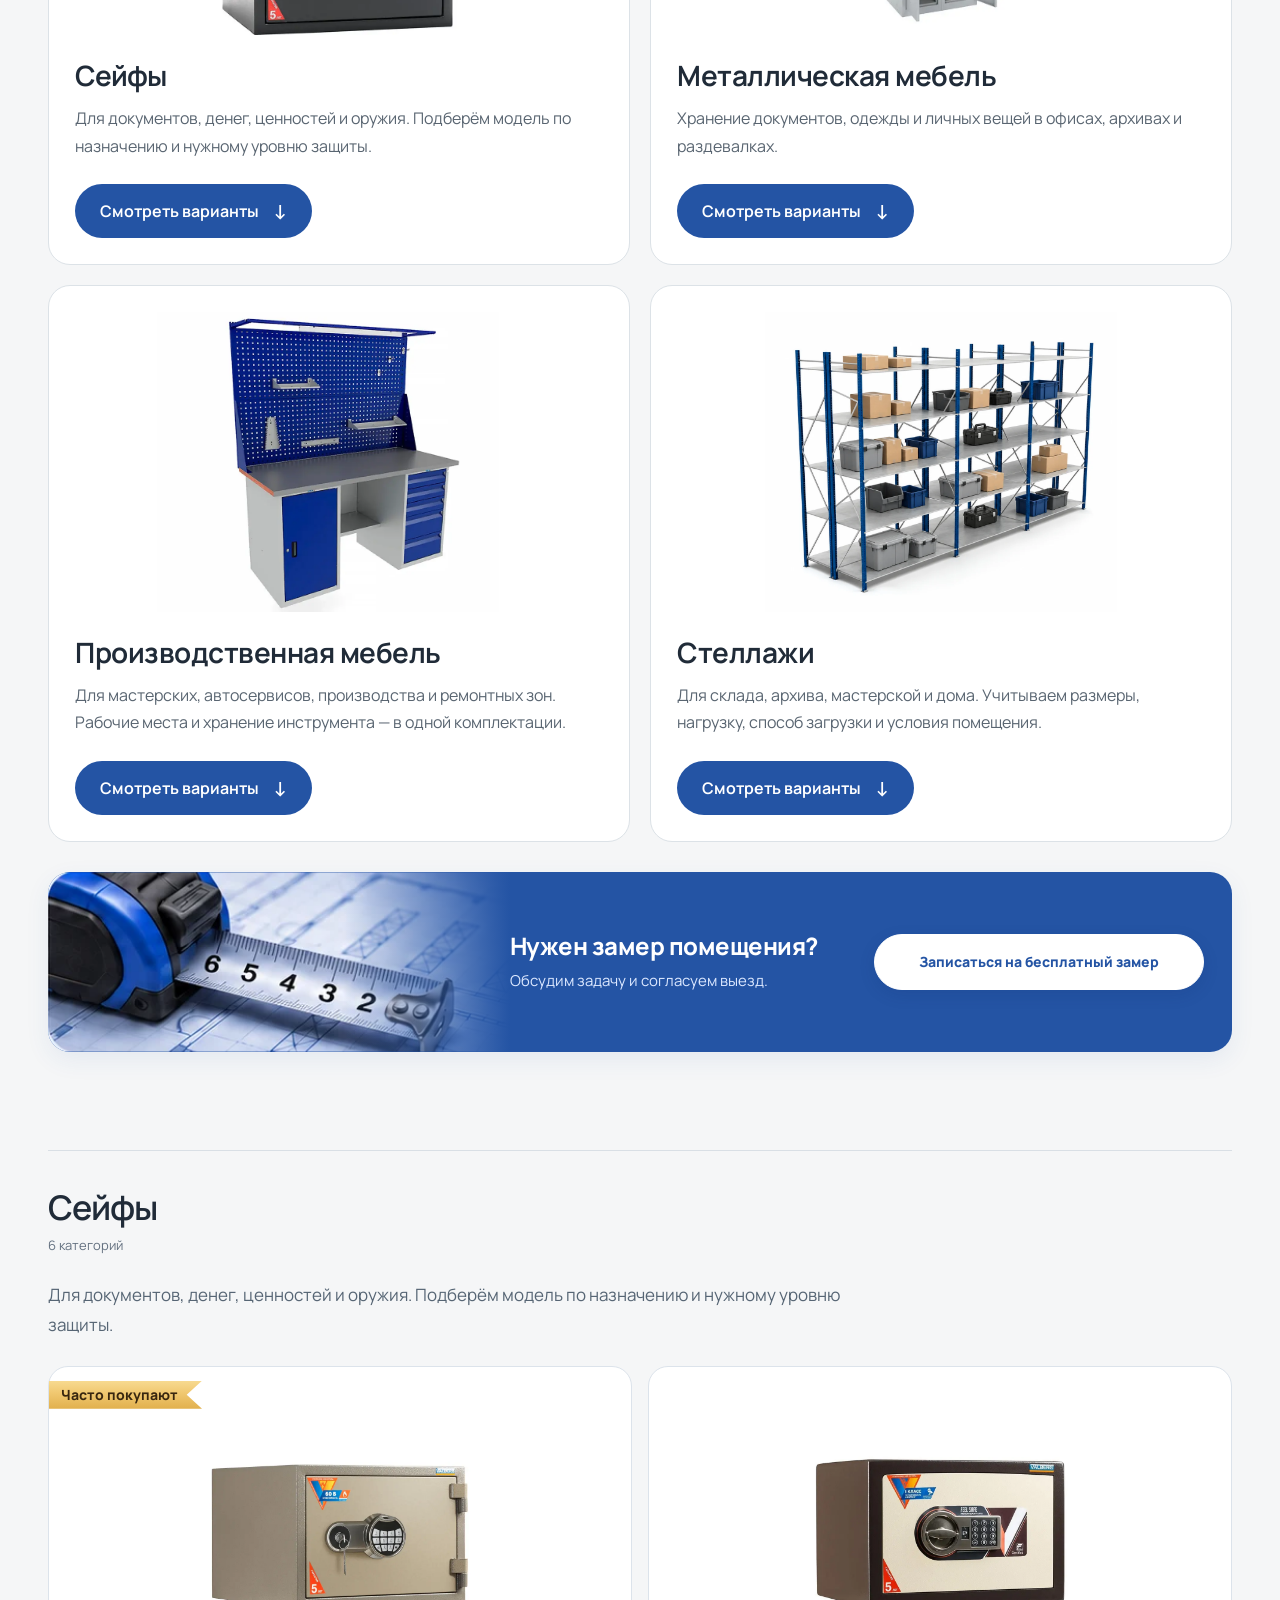
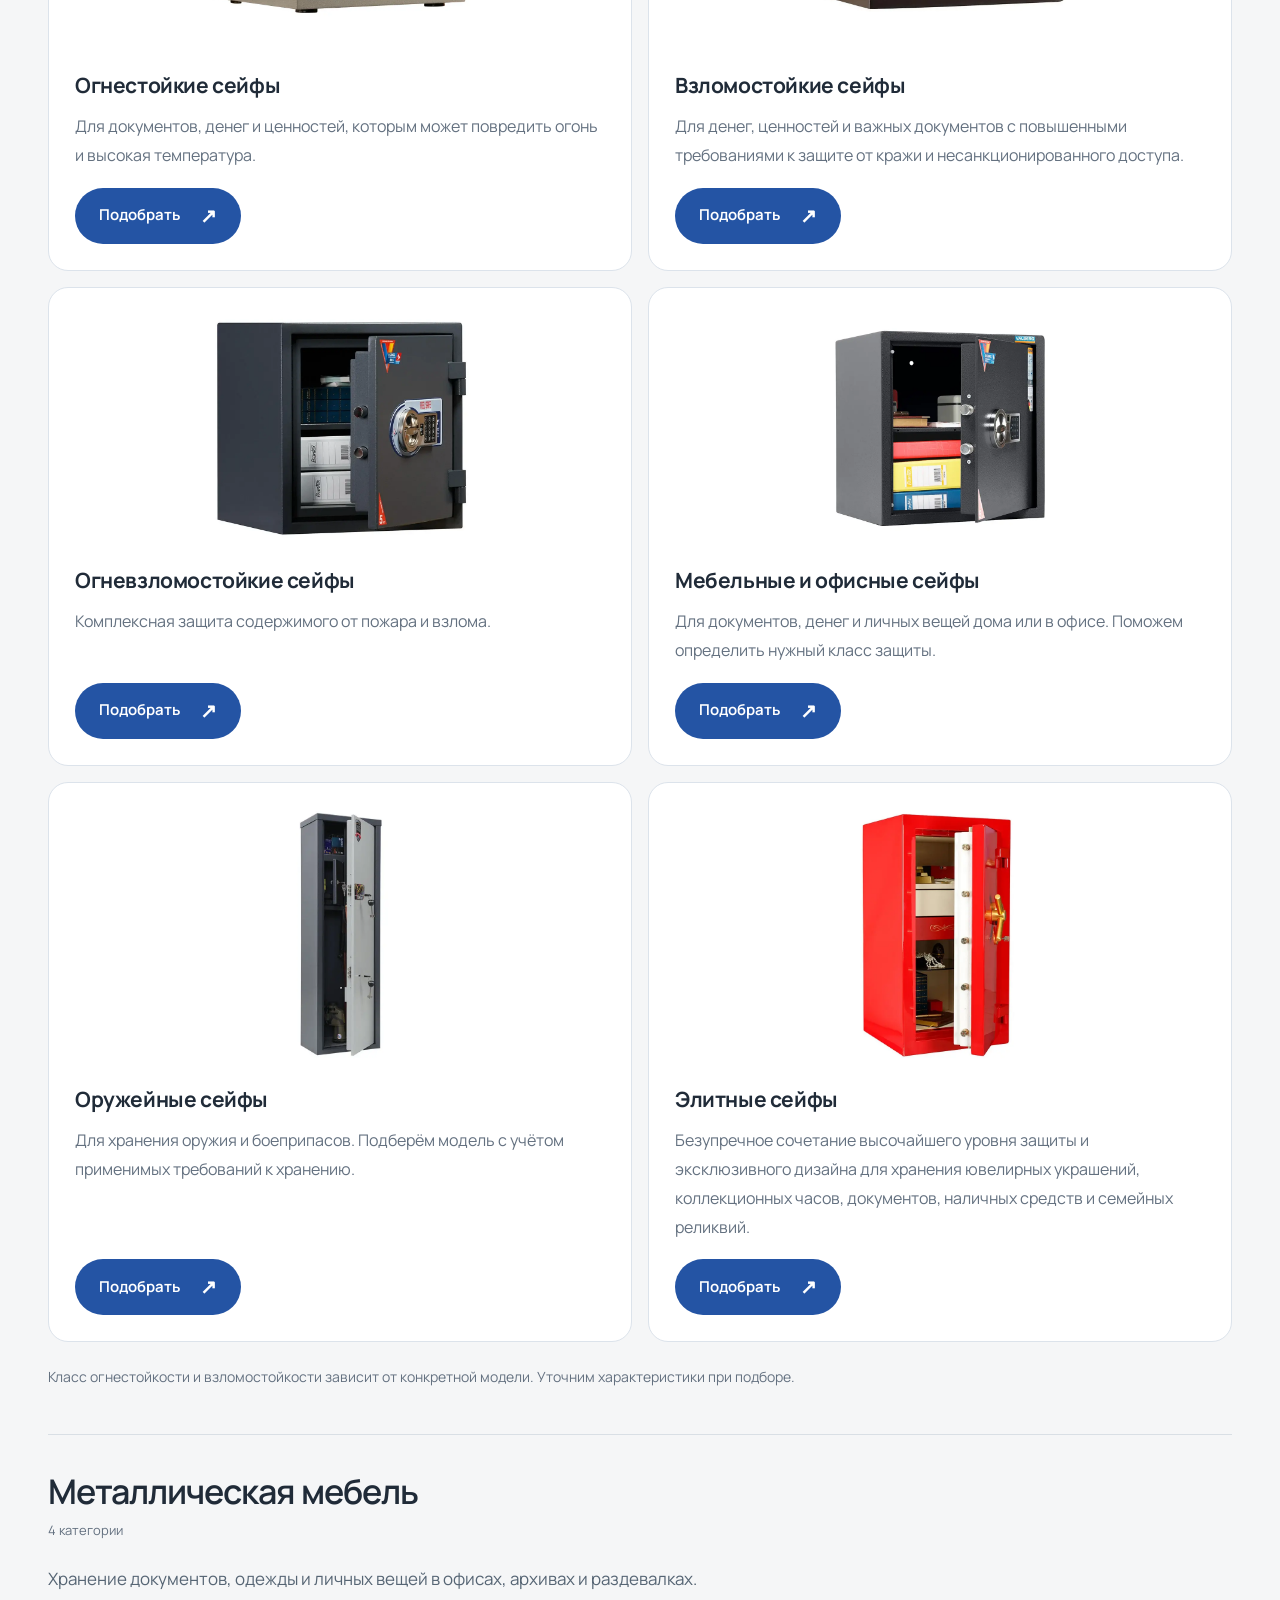
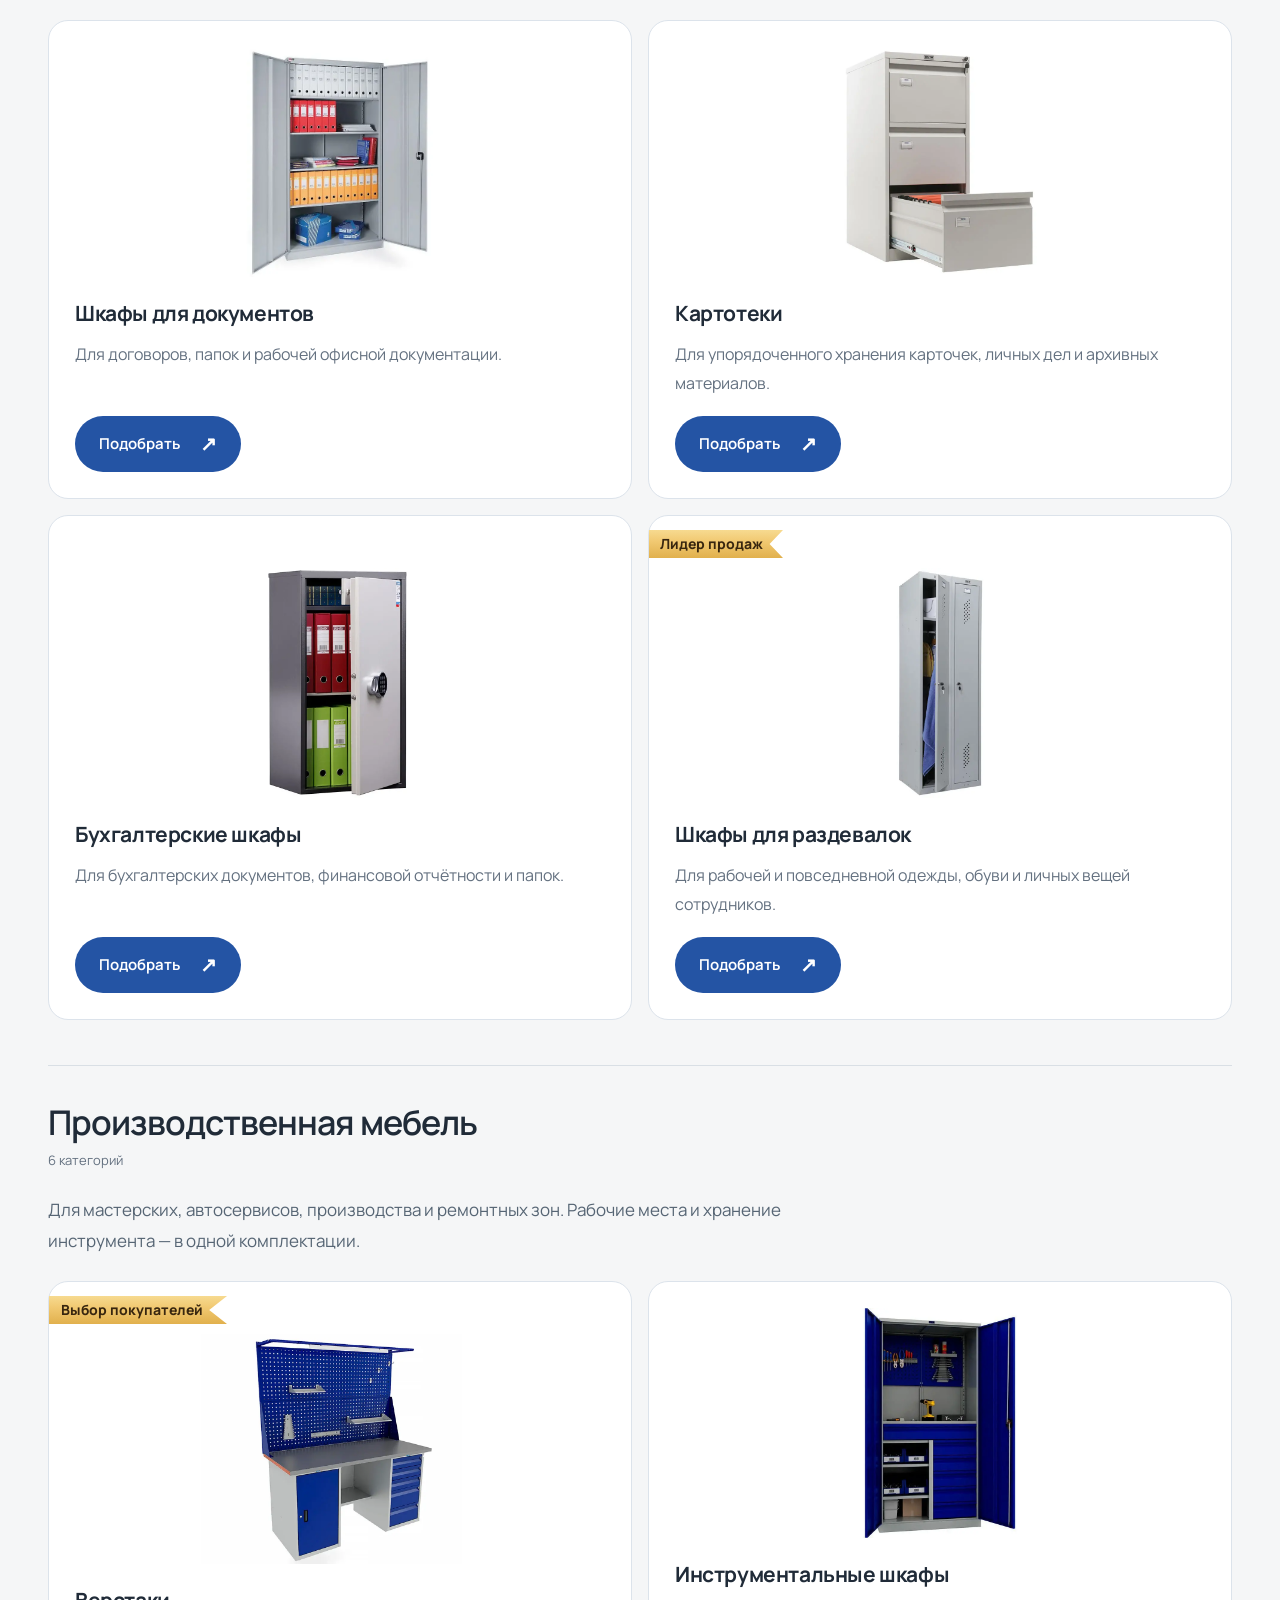
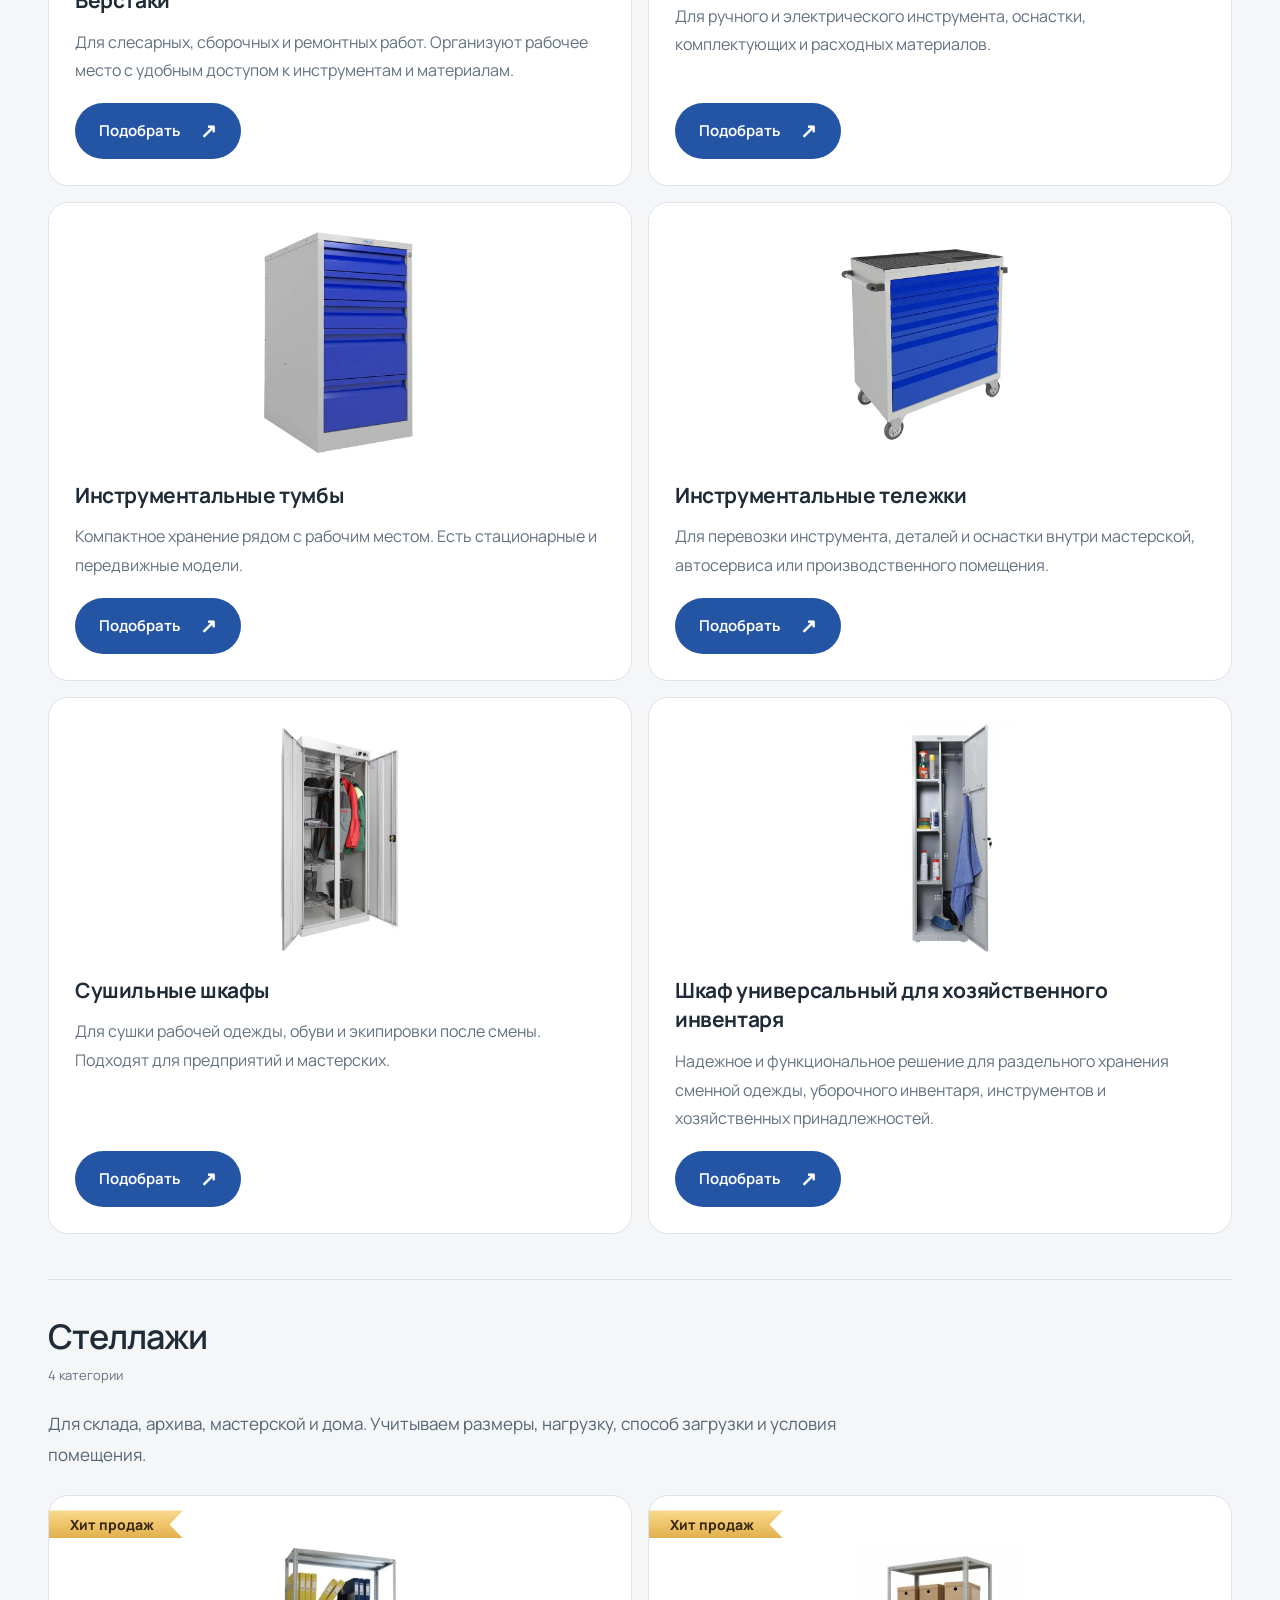
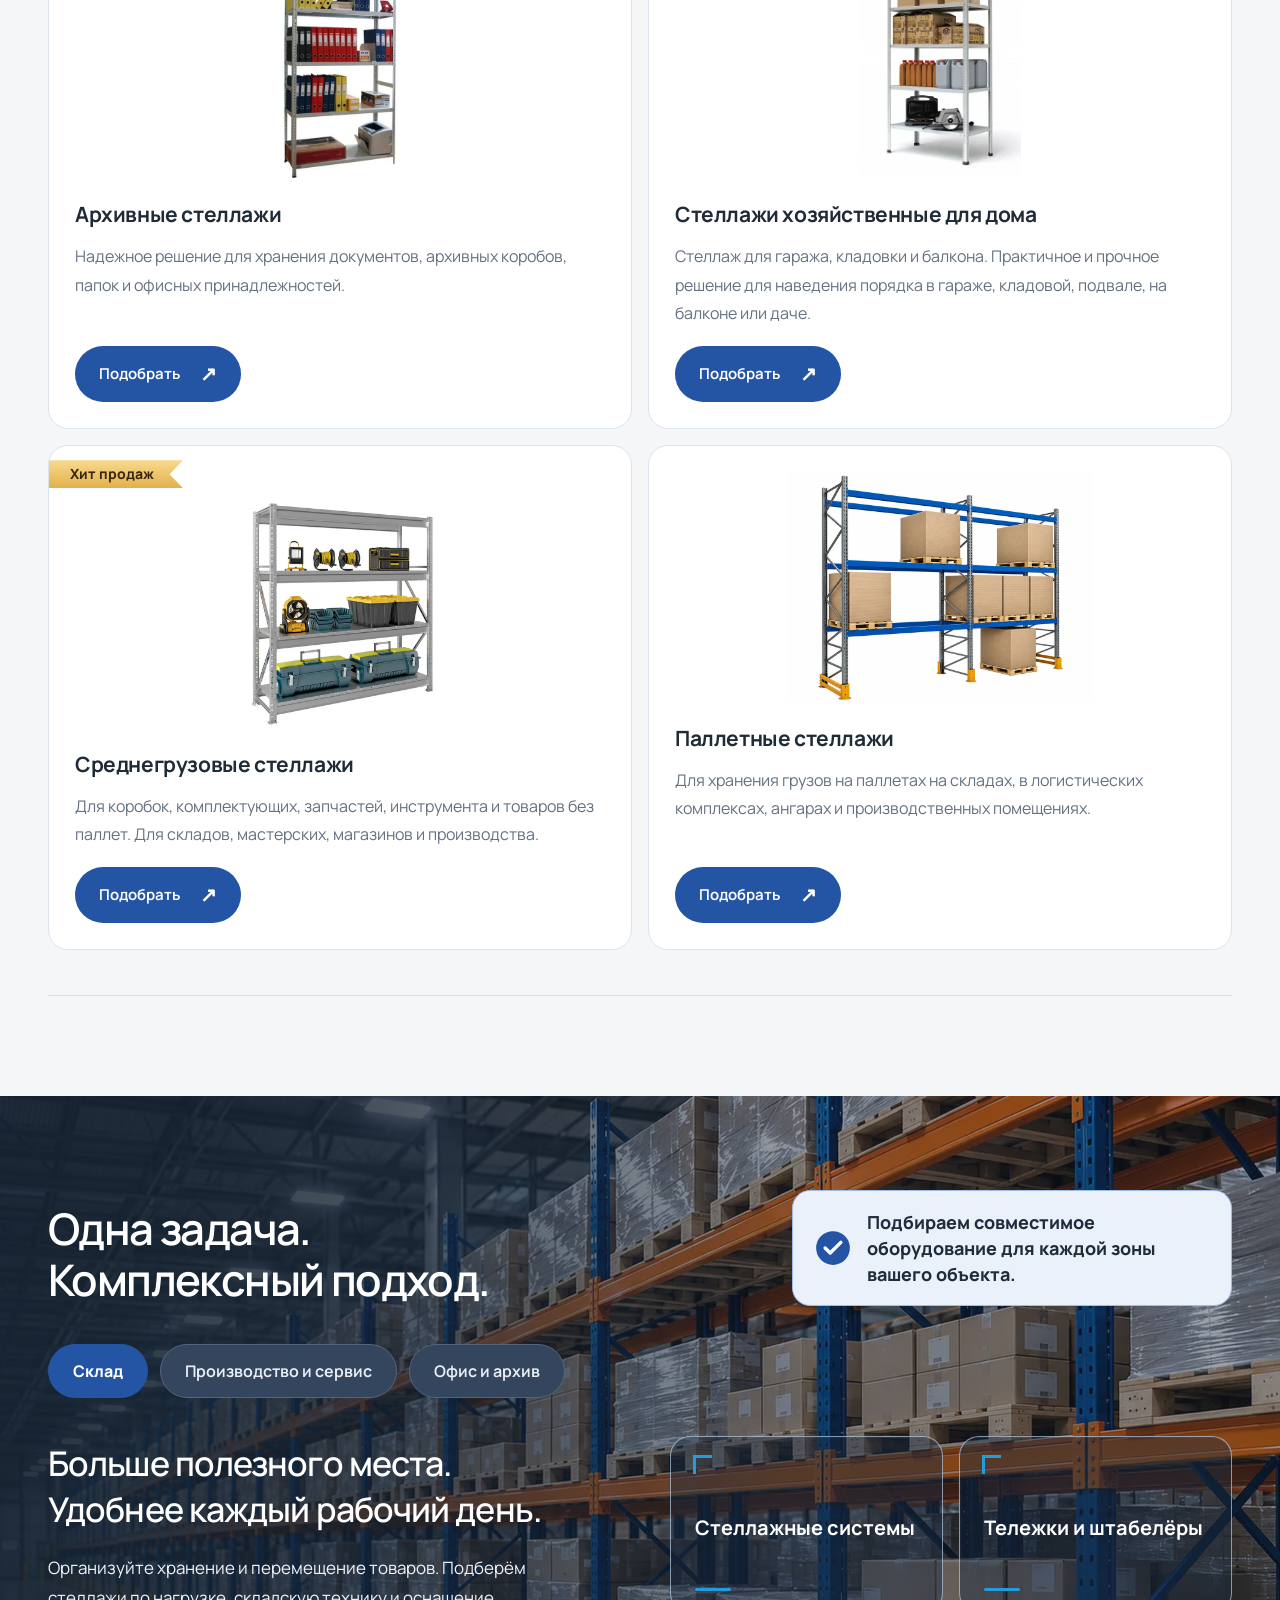
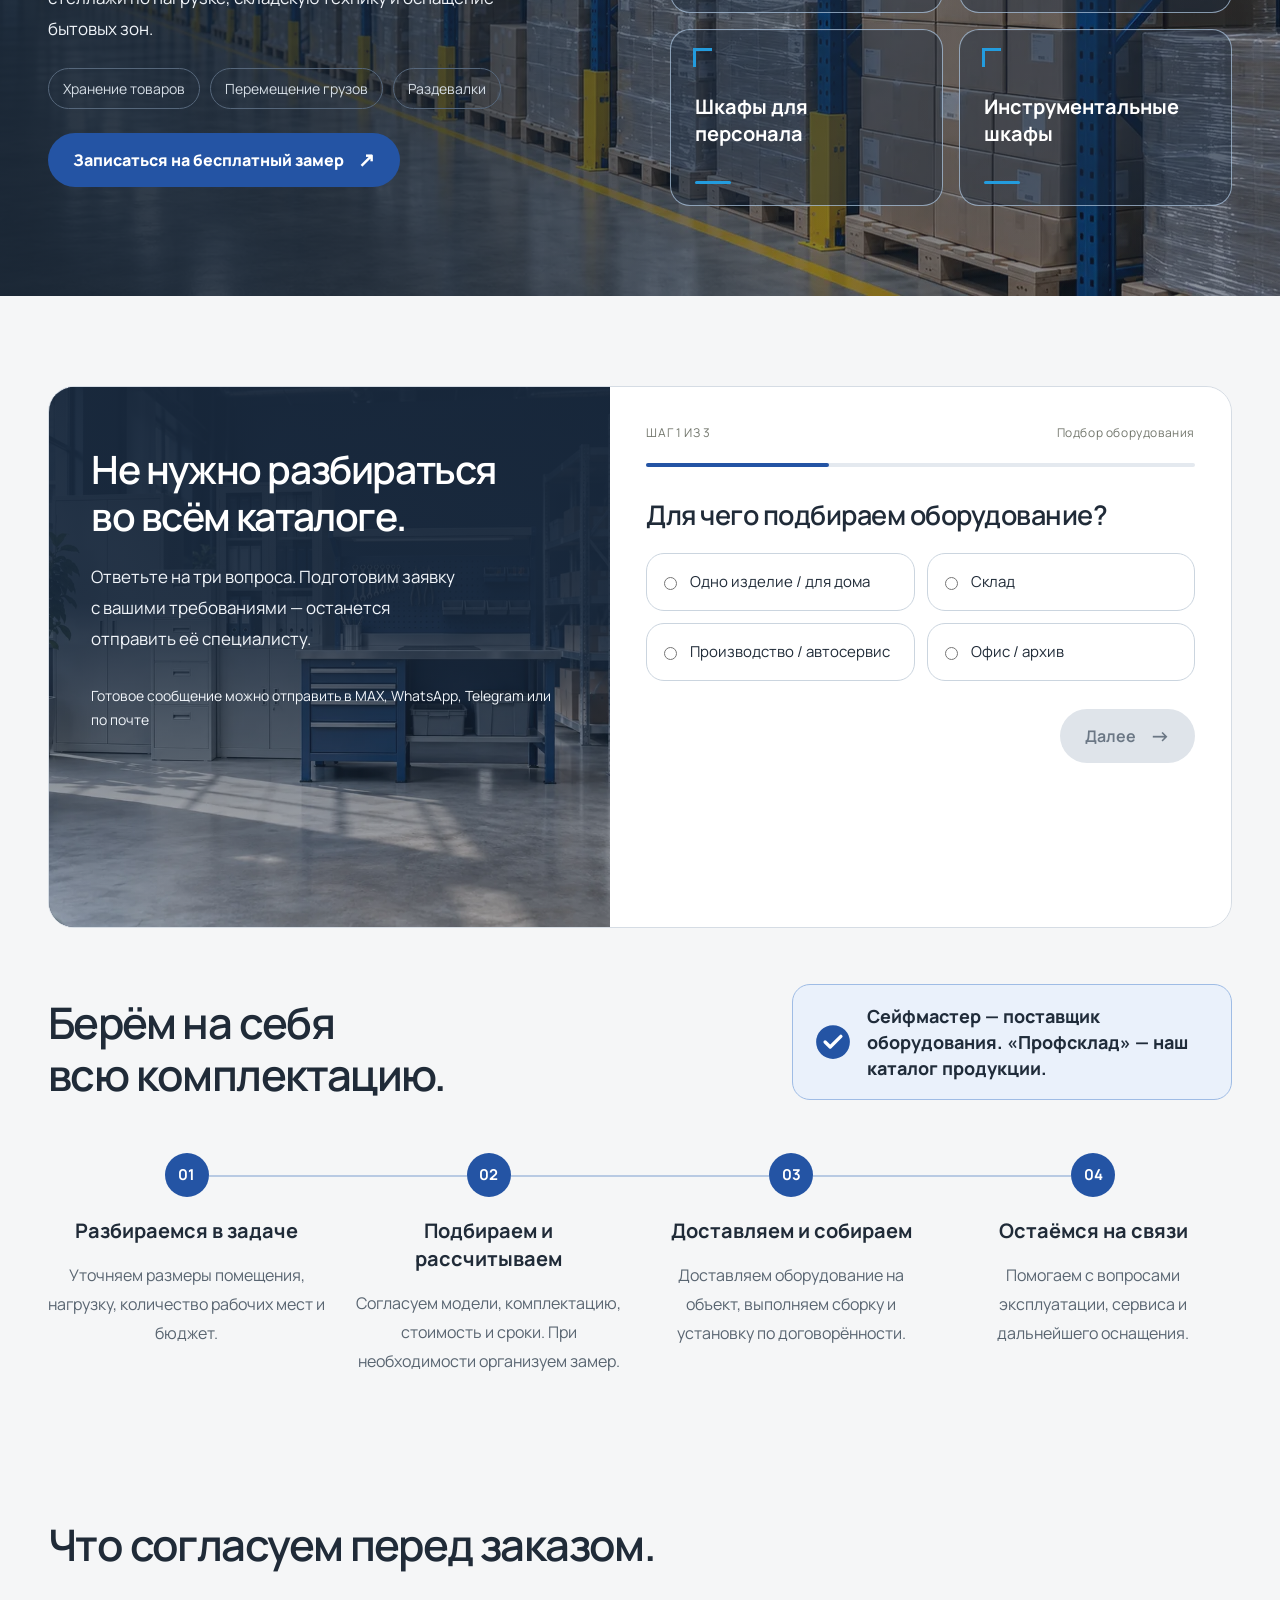
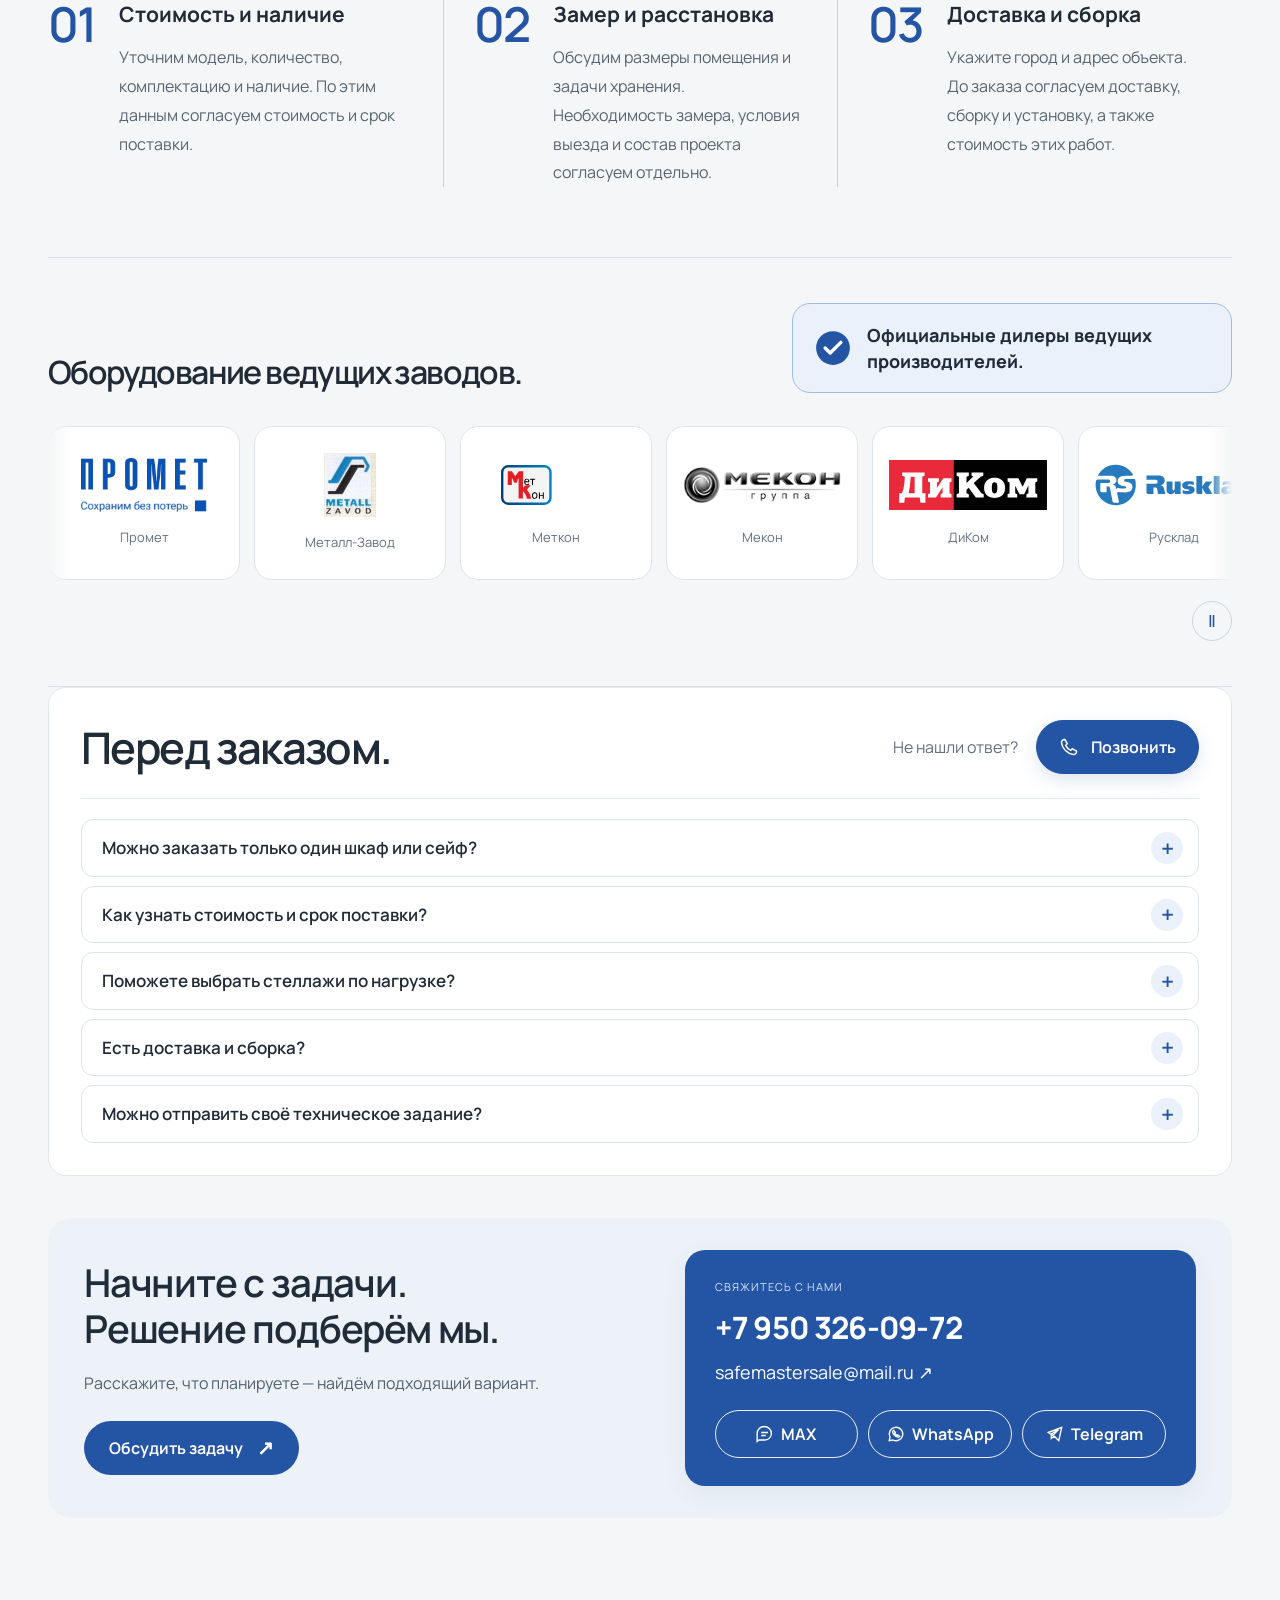
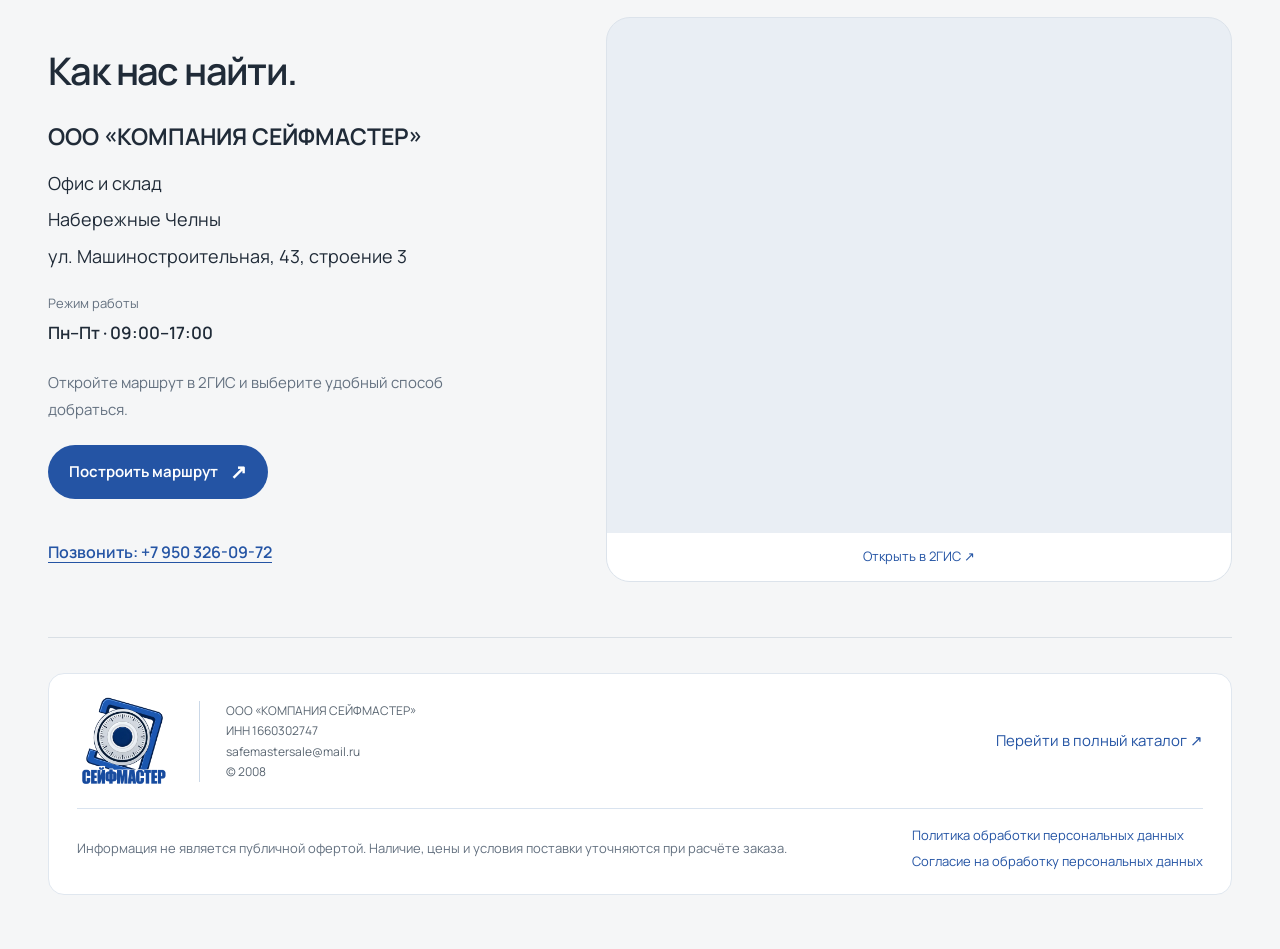
==== commit b7e156c6: "Add separate consent for personal data in request form" ====
--- a/index.html
+++ b/index.html
@@ -1,4 +1,4 @@
-<!doctype html><html lang="ru"><head><meta charset="utf-8"><meta name="viewport" content="width=device-width,initial-scale=1"><meta name="theme-color" content="#f4f3ef"><title>Сейфмастер — оборудование для склада, офиса и производства</title><meta name="description" content="Стеллажи, металлические шкафы, сейфы, производственная мебель и складская техника в Набережных Челнах. Подбор, замер, доставка и монтаж."><link rel="icon" href="assets/seifmaster-logo-blue.webp" type="image/webp"><link rel="stylesheet" href="style.css?v=20261121-cabinet-alignment"><script src="app.js?v=20261121-rack-card-order" defer></script></head><body>
+<!doctype html><html lang="ru"><head><meta charset="utf-8"><meta name="viewport" content="width=device-width,initial-scale=1"><meta name="theme-color" content="#f4f3ef"><title>Сейфмастер — оборудование для склада, офиса и производства</title><meta name="description" content="Стеллажи, металлические шкафы, сейфы, производственная мебель и складская техника в Набережных Челнах. Подбор, замер, доставка и монтаж."><link rel="icon" href="assets/seifmaster-logo-blue.webp" type="image/webp"><link rel="stylesheet" href="style.css?v=20261121-request-consent"><script src="app.js?v=20261121-request-consent" defer></script></head><body>
 <div class="topline"><div class="wrap"><span>Набережные Челны · Работаем по РФ</span><a href="https://profsklad.ru" target="_blank" rel="noopener">Полный каталог «Профсклад» ↗</a></div></div>
 <header><div class="wrap header"><div class="header-brand"><a class="brand" href="#" aria-label="Сейфмастер — к началу страницы"><img class="company-logo" src="assets/seifmaster-logo-blue.webp" alt="Сейфмастер" width="330" height="330" fetchpriority="high" decoding="async"></a><span class="header-anniversary"><span class="header-anniversary-number">18</span> <span class="header-anniversary-copy">лет<br>с вами</span></span></div><nav aria-label="Основное меню"><a class="nav-mobile-catalog" href="#catalog">Направления</a><button class="nav-catalog-toggle" type="button" aria-expanded="false" aria-controls="nav-product-links">Направления</button><div id="nav-product-links" class="nav-product-links" aria-label="Направления продукции"><a href="#guide-safes">Сейфы</a><a href="#guide-metal">Металлическая мебель</a><a href="#guide-tools">Производственная мебель</a><a href="#guide-racks">Стеллажи</a></div><a href="#solutions">Решения</a><a href="#process">Как работаем</a><a href="#selection">Как заказать</a><a href="#contacts">Контакты</a></nav><div class="header-contact"><a class="headerphone" href="tel:+79503260972" aria-label="Позвонить: +7 950 326-09-72"><span class="header-phone-icon" aria-hidden="true"><svg viewBox="0 0 24 24" width="20" height="20" fill="none" stroke="currentColor" stroke-width="1.8"><path d="m7 3 3 5-2 2c1.5 3 3 4.5 6 6l2-2 5 3c0 3-2 4-4 4C10 20 4 14 3 7c0-2 1-4 4-4Z"/></svg></span><span class="header-phone-number">+7 950 326-09-72</span></a><span class="header-hours">Пн–Пт · 09:00–17:00</span></div><button class="menu" aria-label="Открыть меню" aria-expanded="false">☰</button></div></header>
 <main><section class="hero wrap"><div class="hero-copy"><h1>Оборудование<br>для склада, офиса<br><em>и производства.</em></h1><p><span class="hero-desktop-description">Металлическая мебель и оборудование для склада, офиса и производства. Подберём под вашу задачу, доставим и установим.</span><span class="hero-mobile-description">Подберём под вашу задачу, доставим и установим.</span></p><div class="hero-actions"><a class="button" href="#selection">Подобрать оборудование <span>↗</span></a><button class="button hero-measure" type="button" data-request="Бесплатный замер помещения">Пригласить на бесплатный замер</button><a class="hero-browse" href="#catalog">Смотреть направления ↓</a></div><div class="hero-bottom"><b>С 2008 года</b><span>помогаем оснащать бизнес<br>в Набережных Челнах и Татарстане</span></div></div><div class="hero-visual"><img src="assets/hero.webp" alt="Металлические шкафы, верстак и стеллажи в интерьере мастерской" fetchpriority="high"><span class="image-note">ОБОРУДОВАНИЕ, КОТОРОЕ РАБОТАЕТ НА ВАС</span><div class="visual-card"><span class="orange-dot"></span><div><b>Продуманное оснащение</b><span>Хранение · Работа · Безопасность</span></div><a href="#solutions" aria-label="Посмотреть решения">↗</a></div></div></section>
@@ -12,9 +12,17 @@
 <section class="service-terms wrap" aria-labelledby="terms-title"><h2 id="terms-title">Что согласуем перед заказом.</h2><div><article><h3>Стоимость и наличие</h3><p>Уточним модель, количество, комплектацию и наличие. По этим данным согласуем стоимость и срок поставки.</p></article><article><h3>Замер и расстановка</h3><p>Обсудим размеры помещения и задачи хранения. Необходимость замера, условия выезда и состав проекта согласуем отдельно.</p></article><article><h3>Доставка и сборка</h3><p>Укажите город и адрес объекта. До заказа согласуем доставку, сборку и установку, а также стоимость этих работ.</p></article></div></section><section class="manufacturers wrap" aria-labelledby="makers-title"><div class="manufacturers-heading"><div><h2 id="makers-title">Оборудование ведущих заводов.</h2></div><p class="dealer-badge"><svg viewBox="0 0 32 32" width="36" height="36" aria-hidden="true"><circle cx="16" cy="16" r="15" fill="currentColor"/><path d="m9 16 4.5 4.5L23 11" fill="none" stroke="#fff" stroke-width="3" stroke-linecap="round" stroke-linejoin="round"/></svg><span>Официальные дилеры ведущих производителей.</span></p></div><div class="brand-marquee"><div class="brand-track"><div class="brand-set" role="list" aria-label="Производители оборудования"><div class="manufacturer" role="listitem"><img src="assets/brands/promet.png" alt="Промет" loading="eager"><span>Промет</span></div><div class="manufacturer" role="listitem"><img src="assets/brands/metall-zavod.png" alt="Металл-Завод" loading="eager"><span>Металл-Завод</span></div><div class="manufacturer" role="listitem"><img src="assets/brands/metkon.svg" alt="Меткон" loading="eager"><span>Меткон</span></div><div class="manufacturer" role="listitem"><img src="assets/brands/mekon.png" alt="Мекон" loading="eager"><span>Мекон</span></div><div class="manufacturer" role="listitem"><img src="assets/brands/dikom.svg" alt="ДиКом" loading="eager"><span>ДиКом</span></div><div class="manufacturer" role="listitem"><img src="assets/brands/rusklad.svg" alt="Русклад" loading="eager"><span>Русклад</span></div></div><div class="brand-set" aria-hidden="true"><div class="manufacturer"><img src="assets/brands/promet.png" alt="" loading="eager"><span>Промет</span></div><div class="manufacturer"><img src="assets/brands/metall-zavod.png" alt="" loading="eager"><span>Металл-Завод</span></div><div class="manufacturer"><img src="assets/brands/metkon.svg" alt="" loading="eager"><span>Меткон</span></div><div class="manufacturer"><img src="assets/brands/mekon.png" alt="" loading="eager"><span>Мекон</span></div><div class="manufacturer"><img src="assets/brands/dikom.svg" alt="" loading="eager"><span>ДиКом</span></div><div class="manufacturer"><img src="assets/brands/rusklad.svg" alt="" loading="eager"><span>Русклад</span></div></div></div></div><button class="brand-motion-toggle" type="button" aria-label="Приостановить движение логотипов" aria-pressed="false"><span aria-hidden="true">Ⅱ</span></button></section>
 <section class="section wrap faq"><div><h2>Перед заказом.</h2><p>Не нашли ответ?<br><a class="button faq-call" href="tel:+79503260972" aria-label="Позвонить: +7 950 326-09-72"><svg viewBox="0 0 24 24" width="20" height="20" fill="none" stroke="currentColor" stroke-width="1.8" aria-hidden="true"><path d="m7 3 3 5-2 2c1.5 3 3 4.5 6 6l2-2 5 3c0 3-2 4-4 4C10 20 4 14 3 7c0-2 1-4 4-4Z"/></svg><span>Позвонить</span></a></p></div><div><details><summary>Можно заказать только один шкаф или сейф?</summary><p>Да. Можно заказать один шкаф, сейф или любое другое изделие.</p></details><details><summary>Как узнать стоимость и срок поставки?</summary><p>Напишите, что вам нужно и в каком количестве. Мы уточним цену и подскажем, когда сможем привезти заказ.</p></details><details><summary>Поможете выбрать стеллажи по нагрузке?</summary><p>Да. Расскажите, что будете хранить, сколько это весит и сколько места есть. Поможем выбрать подходящие стеллажи.</p></details><details><summary>Есть доставка и сборка?</summary><p>Да, можем доставить, собрать и установить. Скажите, куда привезти заказ — заранее обсудим стоимость и удобное время.</p></details><details><summary>Можно отправить своё техническое задание?</summary><p>Да. Пришлите задание или чертежи в <a href="https://max.ru/u/f9LHodD0cOKD8DfK8macPYXgtQL08Ihr32l44vvXUTE6C_WqEj3_TllmXrg" target="_blank" rel="noopener">MAX</a>, <a href="https://t.me/+79503260972" target="_blank" rel="noopener">Telegram</a> или на почту <a href="mailto:safemastersale@mail.ru">safemastersale@mail.ru</a>. Если готового задания нет, просто напишите, что вам нужно.</p></details></div></section>
 <section class="contact-section" id="contacts"><div class="wrap contact-grid"><div><h2>Начните с задачи.<br>Решение подберём мы.</h2><p>Расскажите, что планируете — найдём подходящий вариант.</p><button class="button" data-request="Консультация по оборудованию">Обсудить задачу <span>↗</span></button></div><div class="contact-info"><span>СВЯЖИТЕСЬ С НАМИ</span><a class="contact-phone" href="tel:+79503260972">+7 950 326-09-72</a><a href="mailto:safemastersale@mail.ru">safemastersale@mail.ru ↗</a><div class="contact-channels" aria-label="Способы связи"><a class="button contact-channel channel-max" data-contact-channel="max" href="https://max.ru/u/f9LHodD0cOKD8DfK8macPYXgtQL08Ihr32l44vvXUTE6C_WqEj3_TllmXrg" target="_blank" rel="noopener"><svg viewBox="0 0 24 24" width="20" height="20" fill="none" stroke="currentColor" stroke-width="1.8" aria-hidden="true"><path d="M20.5 11.5a8.5 8.5 0 0 1-8.5 8.5H4l-2.5 2V11.5a9.5 9.5 0 0 1 19 0Z"/><path d="M7 10h9M7 14h6"/></svg><span>MAX</span></a><a class="button contact-channel channel-whatsapp " data-contact-channel="whatsapp" href="https://wa.me/79503260972" target="_blank" rel="noopener"><svg viewBox="0 0 24 24" width="20" height="20" fill="none" stroke="currentColor" stroke-width="1.8" aria-hidden="true"><path d="m3 21 1-5a9 9 0 1 1 4 4l-5 1Z"/><path d="m9 7 2 3-1 1 3 3 1-1 3 2c-1 3-7 0-9-4-1-2-1-3 1-4Z"/></svg><span>WhatsApp</span></a><a class="button contact-channel channel-telegram " data-contact-channel="telegram" href="https://t.me/+79503260972" target="_blank" rel="noopener"><svg viewBox="0 0 24 24" width="20" height="20" fill="none" stroke="currentColor" stroke-width="1.8" aria-hidden="true"><path d="m3 10 18-7-4 18-6-6-4 3v-6l10-6-8 8-6-4Z"/></svg><span>Telegram</span></a></div></div></div></section>
-</main><footer class="wrap"><section class="footer-location" aria-labelledby="location-title"><div class="location-info"><h2 id="location-title">Как нас найти.</h2><address><strong>ООО «КОМПАНИЯ СЕЙФМАСТЕР»</strong><span>Офис и склад</span><span>Набережные Челны</span><span>ул. Машиностроительная, 43, строение 3</span></address><div class="location-hours"><span>Режим работы</span><strong>Пн–Пт · 09:00–17:00</strong></div><p>Откройте маршрут в 2ГИС и выберите удобный способ добраться.</p><div class="location-actions"><a class="button" href="https://2gis.ru/nabchelny/directions/points/%7C52.407112%2C55.715692%3B4081915443614604" target="_blank" rel="noopener">Построить маршрут <span aria-hidden="true">↗</span></a></div><p class="location-status" id="location-status" role="status"></p><a class="location-phone" href="tel:+79503260972">Позвонить: +7 950 326-09-72</a></div><div class="location-map"><iframe src="https://makemap.2gis.ru/widget?data=[base64]" title="Сейфмастер на карте 2ГИС — Машиностроительная, 43, строение 3" width="100%" height="420" loading="lazy" sandbox="allow-modals allow-forms allow-scripts allow-same-origin allow-popups allow-top-navigation-by-user-activation"></iframe><a class="map-external" href="https://2gis.ru/nabchelny/firm/4081915443614604" target="_blank" rel="noopener">Открыть в 2ГИС ↗</a></div></section><div class="footer-card"><div class="footer-main"><a href="#" class="brand"><img class="company-logo" src="assets/seifmaster-logo-blue.webp" alt="Сейфмастер" width="330" height="330"></a><span>ООО «КОМПАНИЯ СЕЙФМАСТЕР»<br>ИНН 1660302747<br><a href="mailto:safemastersale@mail.ru">safemastersale@mail.ru</a><br>© 2008</span><a href="https://profsklad.ru" target="_blank" rel="noopener">Перейти в полный каталог ↗</a></div><div class="footer-legal"><p>Информация не является публичной офертой. Наличие, цены и условия поставки уточняются при расчёте заказа.</p><p><a href="privacy.html">Политика обработки персональных данных</a></p></div></div></footer>
+</main><footer class="wrap"><section class="footer-location" aria-labelledby="location-title"><div class="location-info"><h2 id="location-title">Как нас найти.</h2><address><strong>ООО «КОМПАНИЯ СЕЙФМАСТЕР»</strong><span>Офис и склад</span><span>Набережные Челны</span><span>ул. Машиностроительная, 43, строение 3</span></address><div class="location-hours"><span>Режим работы</span><strong>Пн–Пт · 09:00–17:00</strong></div><p>Откройте маршрут в 2ГИС и выберите удобный способ добраться.</p><div class="location-actions"><a class="button" href="https://2gis.ru/nabchelny/directions/points/%7C52.407112%2C55.715692%3B4081915443614604" target="_blank" rel="noopener">Построить маршрут <span aria-hidden="true">↗</span></a></div><p class="location-status" id="location-status" role="status"></p><a class="location-phone" href="tel:+79503260972">Позвонить: +7 950 326-09-72</a></div><div class="location-map"><iframe src="https://makemap.2gis.ru/widget?data=[base64]" title="Сейфмастер на карте 2ГИС — Машиностроительная, 43, строение 3" width="100%" height="420" loading="lazy" sandbox="allow-modals allow-forms allow-scripts allow-same-origin allow-popups allow-top-navigation-by-user-activation"></iframe><a class="map-external" href="https://2gis.ru/nabchelny/firm/4081915443614604" target="_blank" rel="noopener">Открыть в 2ГИС ↗</a></div></section><div class="footer-card"><div class="footer-main"><a href="#" class="brand"><img class="company-logo" src="assets/seifmaster-logo-blue.webp" alt="Сейфмастер" width="330" height="330"></a><span>ООО «КОМПАНИЯ СЕЙФМАСТЕР»<br>ИНН 1660302747<br><a href="mailto:safemastersale@mail.ru">safemastersale@mail.ru</a><br>© 2008</span><a href="https://profsklad.ru" target="_blank" rel="noopener">Перейти в полный каталог ↗</a></div><div class="footer-legal"><p>Информация не является публичной офертой. Наличие, цены и условия поставки уточняются при расчёте заказа.</p><p class="footer-legal-links">
+  <a href="privacy.html">Политика обработки персональных данных</a>
+  <a href="consent.html">Согласие на обработку персональных данных</a>
+</p></div></div></footer>
 <div class="floating-contact"><a class="button floating-call" href="tel:+79503260972" aria-label="Позвонить"><svg viewBox="0 0 24 24" width="20" height="20" fill="none" stroke="currentColor" stroke-width="1.8" aria-hidden="true"><path d="m7 3 3 5-2 2c1.5 3 3 4.5 6 6l2-2 5 3c0 3-2 4-4 4C10 20 4 14 3 7c0-2 1-4 4-4Z"/></svg></a><button id="contact-toggle" aria-expanded="false" aria-controls="contact-menu"><svg width="20" height="20" viewBox="0 0 24 24" fill="none" stroke="currentColor" stroke-width="1.7"><path d="M21 11.5a8.5 8.5 0 0 1-8.5 8.5H4l-3 2V11.5a10 10 0 0 1 20 0Z"/><path d="M7 10h9M7 14h6"/></svg><span>Написать</span></button><div id="contact-menu" hidden><a class="button contact-channel channel-max" data-contact-channel="max" href="https://max.ru/u/f9LHodD0cOKD8DfK8macPYXgtQL08Ihr32l44vvXUTE6C_WqEj3_TllmXrg" target="_blank" rel="noopener"><svg viewBox="0 0 24 24" width="20" height="20" fill="none" stroke="currentColor" stroke-width="1.8" aria-hidden="true"><path d="M20.5 11.5a8.5 8.5 0 0 1-8.5 8.5H4l-2.5 2V11.5a9.5 9.5 0 0 1 19 0Z"/><path d="M7 10h9M7 14h6"/></svg><span>MAX</span></a><a class="button contact-channel channel-whatsapp " data-contact-channel="whatsapp" href="https://wa.me/79503260972" target="_blank" rel="noopener"><svg viewBox="0 0 24 24" width="20" height="20" fill="none" stroke="currentColor" stroke-width="1.8" aria-hidden="true"><path d="m3 21 1-5a9 9 0 1 1 4 4l-5 1Z"/><path d="m9 7 2 3-1 1 3 3 1-1 3 2c-1 3-7 0-9-4-1-2-1-3 1-4Z"/></svg><span>WhatsApp</span></a><a class="button contact-channel channel-telegram " data-contact-channel="telegram" href="https://t.me/+79503260972" target="_blank" rel="noopener"><svg viewBox="0 0 24 24" width="20" height="20" fill="none" stroke="currentColor" stroke-width="1.8" aria-hidden="true"><path d="m3 10 18-7-4 18-6-6-4 3v-6l10-6-8 8-6-4Z"/></svg><span>Telegram</span></a><button data-request="Консультация">Подготовить заявку</button></div></div>
 <dialog id="photo-dialog" aria-labelledby="product-photo-caption"><button class="dialog-close" aria-label="Закрыть фото">×</button><figure><img id="large-product-photo" alt=""><figcaption id="product-photo-caption"></figcaption></figure><div class="photo-controls"><button id="previous-product-photo" class="button" aria-label="Предыдущее фото">←</button><span id="product-photo-count" aria-live="polite"></span><button id="next-product-photo" class="button" aria-label="Следующее фото">→</button></div></dialog>
 <dialog id="detail-dialog" aria-labelledby="detail-title"><button class="dialog-close" aria-label="Закрыть">×</button><div id="detail-content"></div></dialog>
-<dialog id="request-dialog" aria-labelledby="request-title"><button class="dialog-close" aria-label="Закрыть">×</button><h2 id="request-title">Расскажите о задаче.</h2><p>Подготовим сообщение. Выберите MAX, WhatsApp, Telegram или почту и отправьте его специалисту.</p><form id="request-form"><label>Что нужно подобрать<input name="subject" id="request-subject" required maxlength="200"></label><div class="form-row"><label>Ваше имя<input name="name" autocomplete="name" required maxlength="80" placeholder="Как к вам обращаться"></label><label>Телефон или email<input name="contact" autocomplete="tel" required minlength="5" maxlength="120" placeholder="Для обратной связи"></label></div><label>Детали задачи<textarea name="message" rows="3" maxlength="3000" placeholder="Количество, размеры, город доставки, пожелания"></textarea></label><button class="button" type="submit">Подготовить обращение <span>↗</span></button><p class="form-note">На следующем шаге выберите MAX, WhatsApp, Telegram или почту. Сообщение отправляется вами в выбранном приложении. Сайт не сохраняет введённые данные.</p></form><div id="email-ready" hidden aria-live="polite"><h3>Сообщение подготовлено</h3><p>Выберите способ связи, затем нажмите «Отправить» в приложении. Заявка ещё не отправлена.</p><div class="request-delivery"><a id="send-max" class="button channel-max" href="https://max.ru/u/f9LHodD0cOKD8DfK8macPYXgtQL08Ihr32l44vvXUTE6C_WqEj3_TllmXrg" target="_blank" rel="noopener">Открыть MAX</a><a id="send-whatsapp" class="button channel-whatsapp" target="_blank" rel="noopener">Открыть WhatsApp</a><a id="send-telegram" class="button channel-telegram" target="_blank" rel="noopener">Открыть Telegram</a><a id="send-email" class="button">Открыть почту</a></div><p class="form-note" id="max-send-note">Для MAX скопируем текст заявки при открытии чата. Вставьте его в сообщение и отправьте. Если текст не скопировался, нажмите «Скопировать текст».</p><textarea readonly id="email-text" rows="7" aria-label="Текст заявки"></textarea><button class="button" id="copy-email">Скопировать текст</button><p id="copy-status" role="status"></p></div></dialog>
+<dialog id="request-dialog" aria-labelledby="request-title"><button class="dialog-close" aria-label="Закрыть">×</button><h2 id="request-title">Расскажите о задаче.</h2><p>Подготовим сообщение. Выберите MAX, WhatsApp, Telegram или почту и отправьте его специалисту.</p><form id="request-form"><label>Что нужно подобрать<input name="subject" id="request-subject" required maxlength="200"></label><div class="form-row"><label>Ваше имя<input name="name" autocomplete="name" required maxlength="80" placeholder="Как к вам обращаться"></label><label>Телефон или email<input name="contact" autocomplete="tel" required minlength="5" maxlength="120" placeholder="Для обратной связи"></label></div><label>Детали задачи<textarea name="message" rows="3" maxlength="3000" placeholder="Количество, размеры, город доставки, пожелания"></textarea></label><div class="request-consent">
+  <input type="checkbox" id="request-consent" name="consent" value="2026-11-21" required>
+  <div><label for="request-consent">Даю согласие на обработку персональных данных для ответа на обращение.</label>
+  <a href="consent.html" target="_blank" rel="noopener">Текст согласия (в новой вкладке)</a></div>
+</div>
+<button class="button" type="submit">Подготовить обращение <span>↗</span></button><p class="form-note">На следующем шаге выберите MAX, WhatsApp, Telegram или почту. Сообщение отправляется вами в выбранном приложении. Сайт не сохраняет введённые данные.</p></form><div id="email-ready" hidden aria-live="polite"><h3>Сообщение подготовлено</h3><p>Выберите способ связи, затем нажмите «Отправить» в приложении. Заявка ещё не отправлена.</p><div class="request-delivery"><a id="send-max" class="button channel-max" href="https://max.ru/u/f9LHodD0cOKD8DfK8macPYXgtQL08Ihr32l44vvXUTE6C_WqEj3_TllmXrg" target="_blank" rel="noopener">Открыть MAX</a><a id="send-whatsapp" class="button channel-whatsapp" target="_blank" rel="noopener">Открыть WhatsApp</a><a id="send-telegram" class="button channel-telegram" target="_blank" rel="noopener">Открыть Telegram</a><a id="send-email" class="button">Открыть почту</a></div><p class="form-note" id="max-send-note">Для MAX скопируем текст заявки при открытии чата. Вставьте его в сообщение и отправьте. Если текст не скопировался, нажмите «Скопировать текст».</p><textarea readonly id="email-text" rows="7" aria-label="Текст заявки"></textarea><button class="button" id="copy-email">Скопировать текст</button><p id="copy-status" role="status"></p></div></dialog>
 </body></html>
--- a/style.css
+++ b/style.css
@@ -389,3 +389,37 @@
     max-height:275px;
   }
 }
+
+.footer-legal-links {
+  display: grid;
+  gap: 6px;
+}
+
+#request-form .request-consent {
+  display: grid;
+  grid-template-columns: auto minmax(0, 1fr);
+  align-items: start;
+  gap: 10px;
+  margin-top: 20px;
+  font-size: 14px;
+}
+
+#request-form .request-consent input {
+  width: 18px;
+  height: 18px;
+  margin: 4px 0 0;
+  padding: 0;
+  accent-color: #2454a4;
+}
+
+#request-form .request-consent label {
+  margin: 0;
+  font-size: inherit;
+  cursor: pointer;
+}
+
+#request-form .request-consent a {
+  color: #2454a4;
+  text-decoration: underline;
+  text-underline-offset: 2px;
+}
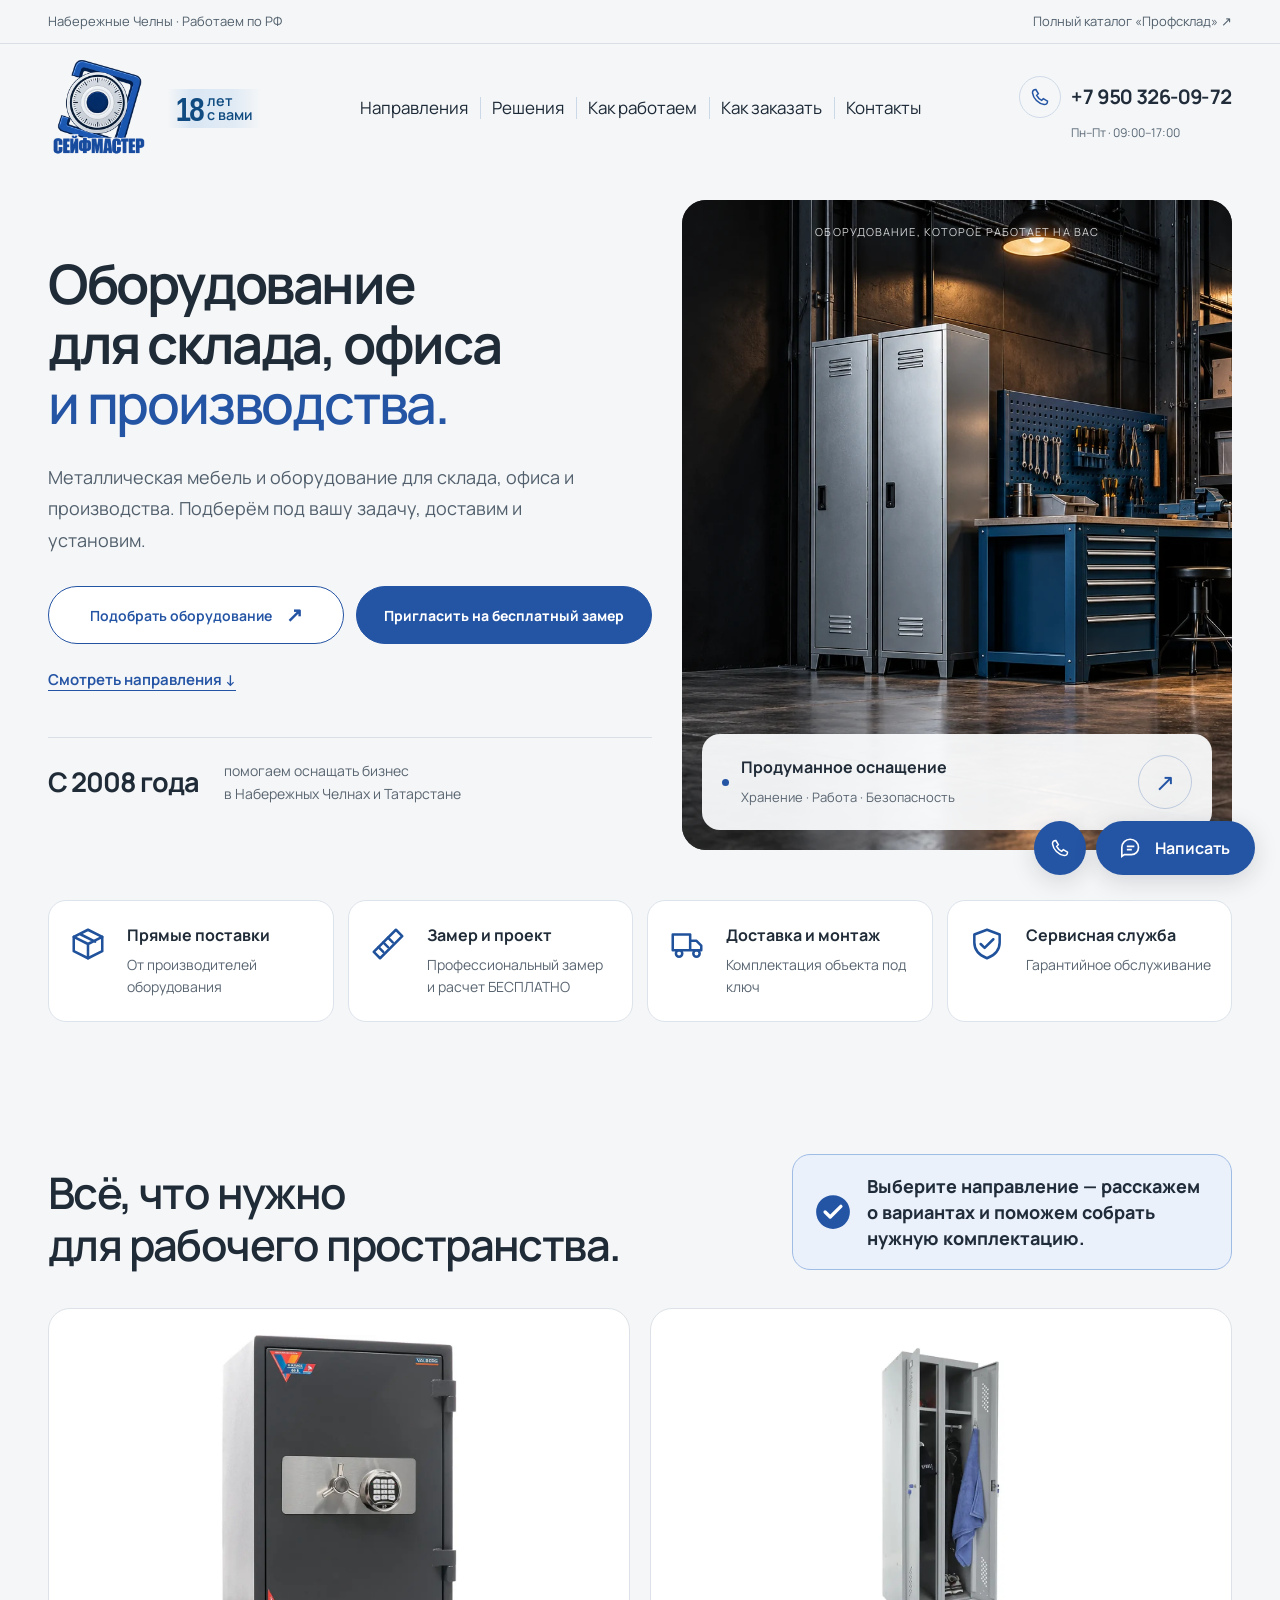
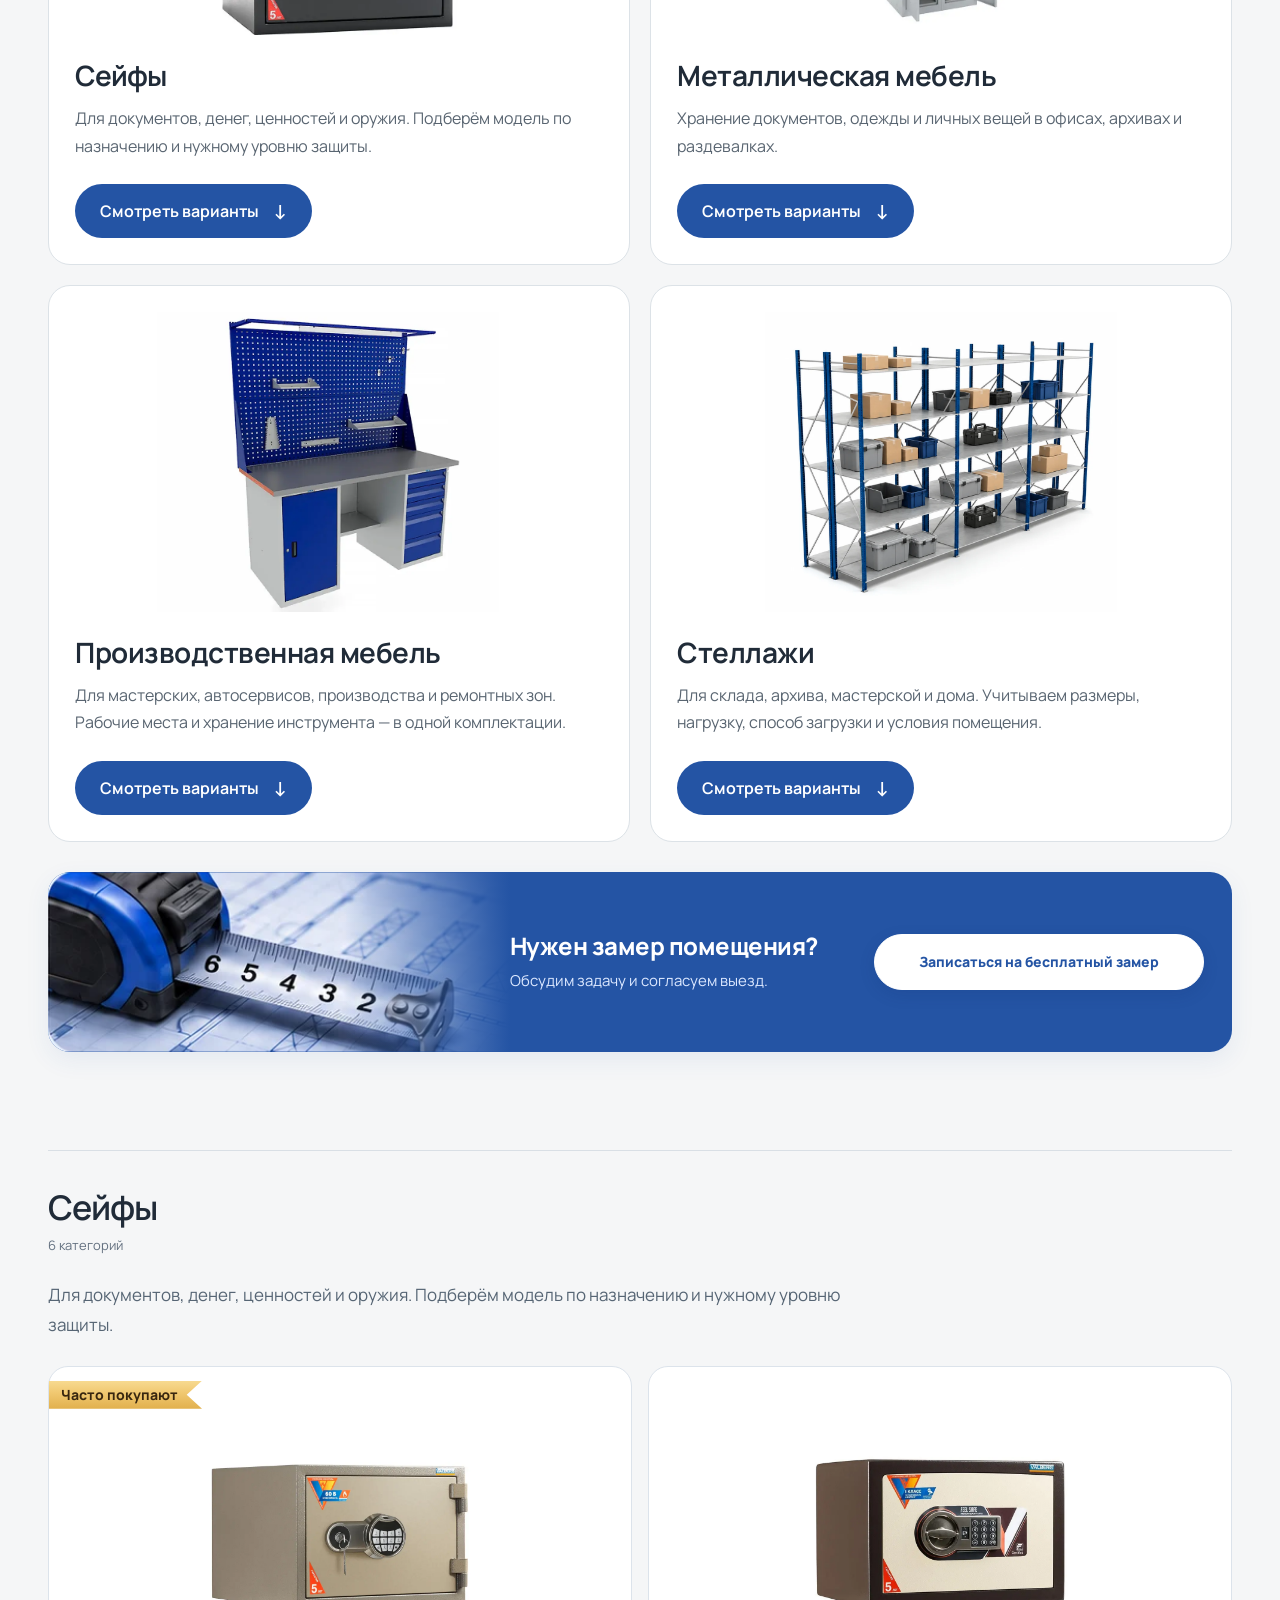
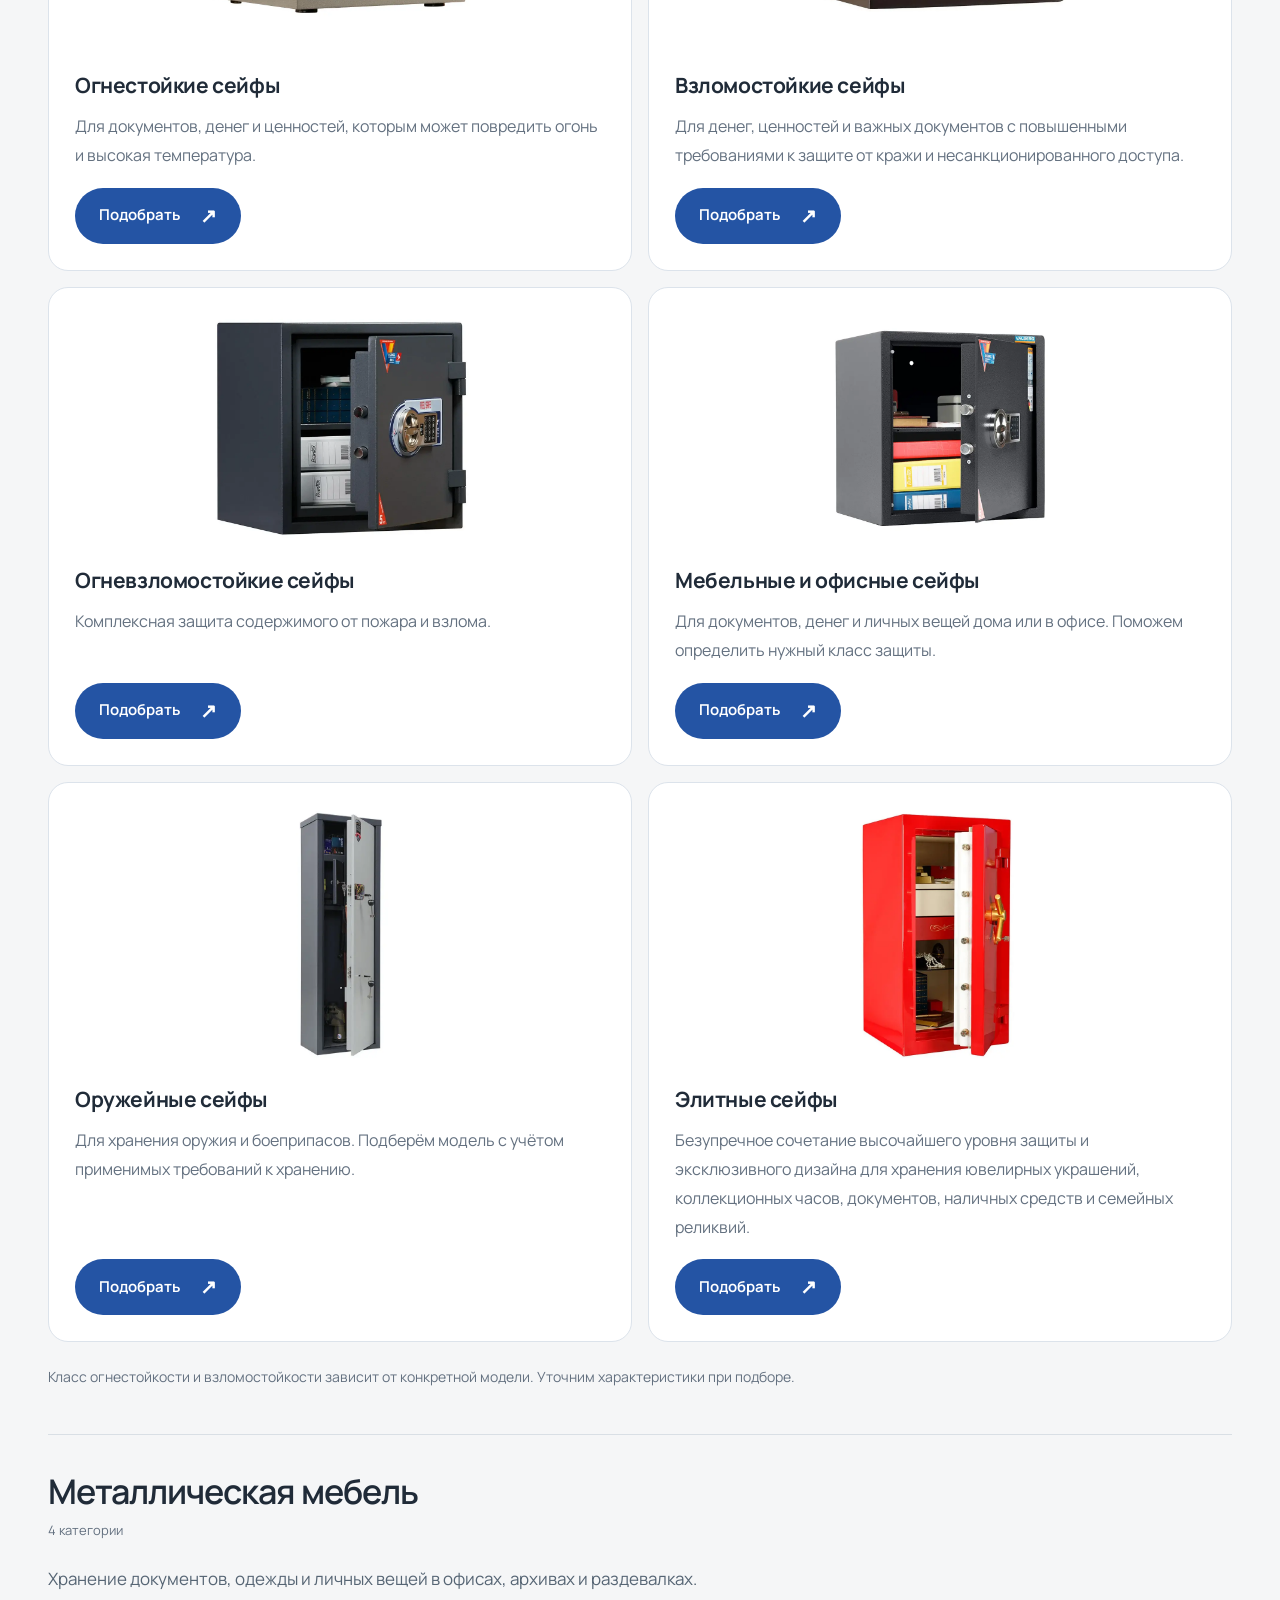
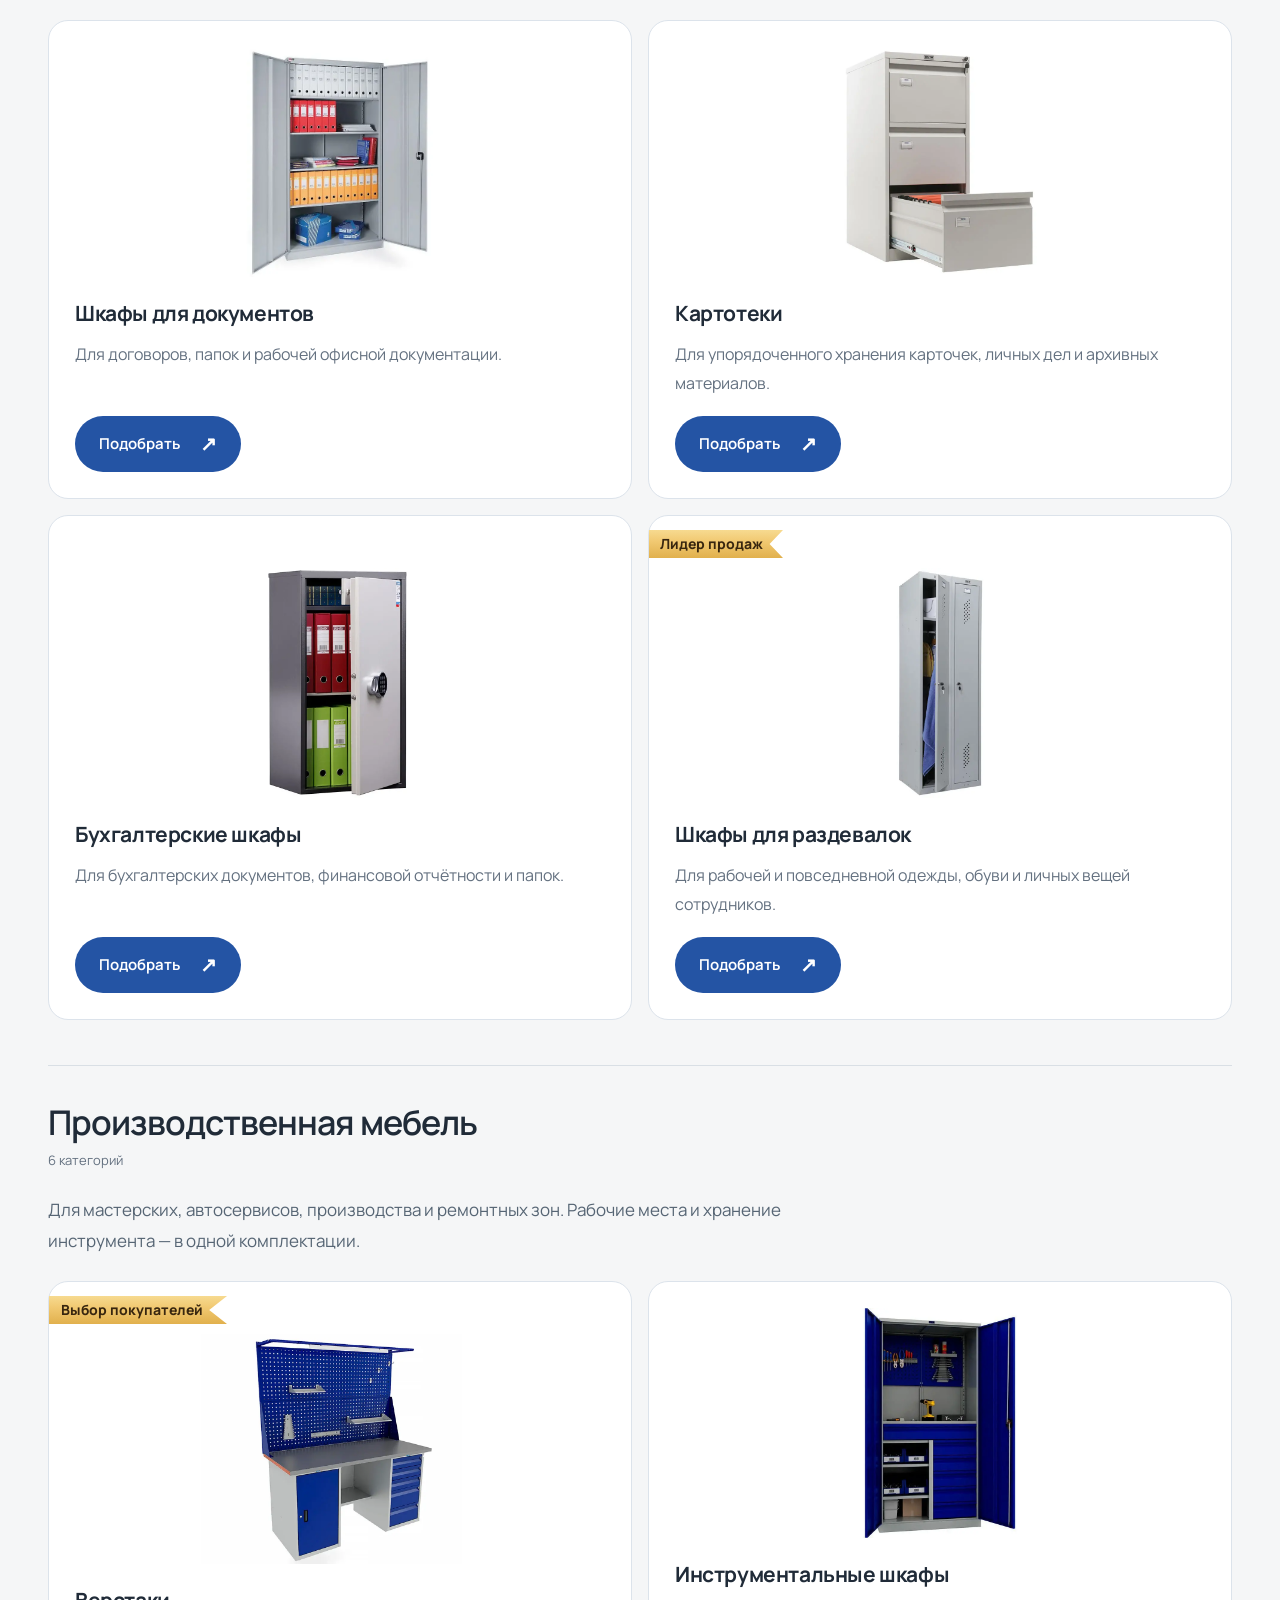
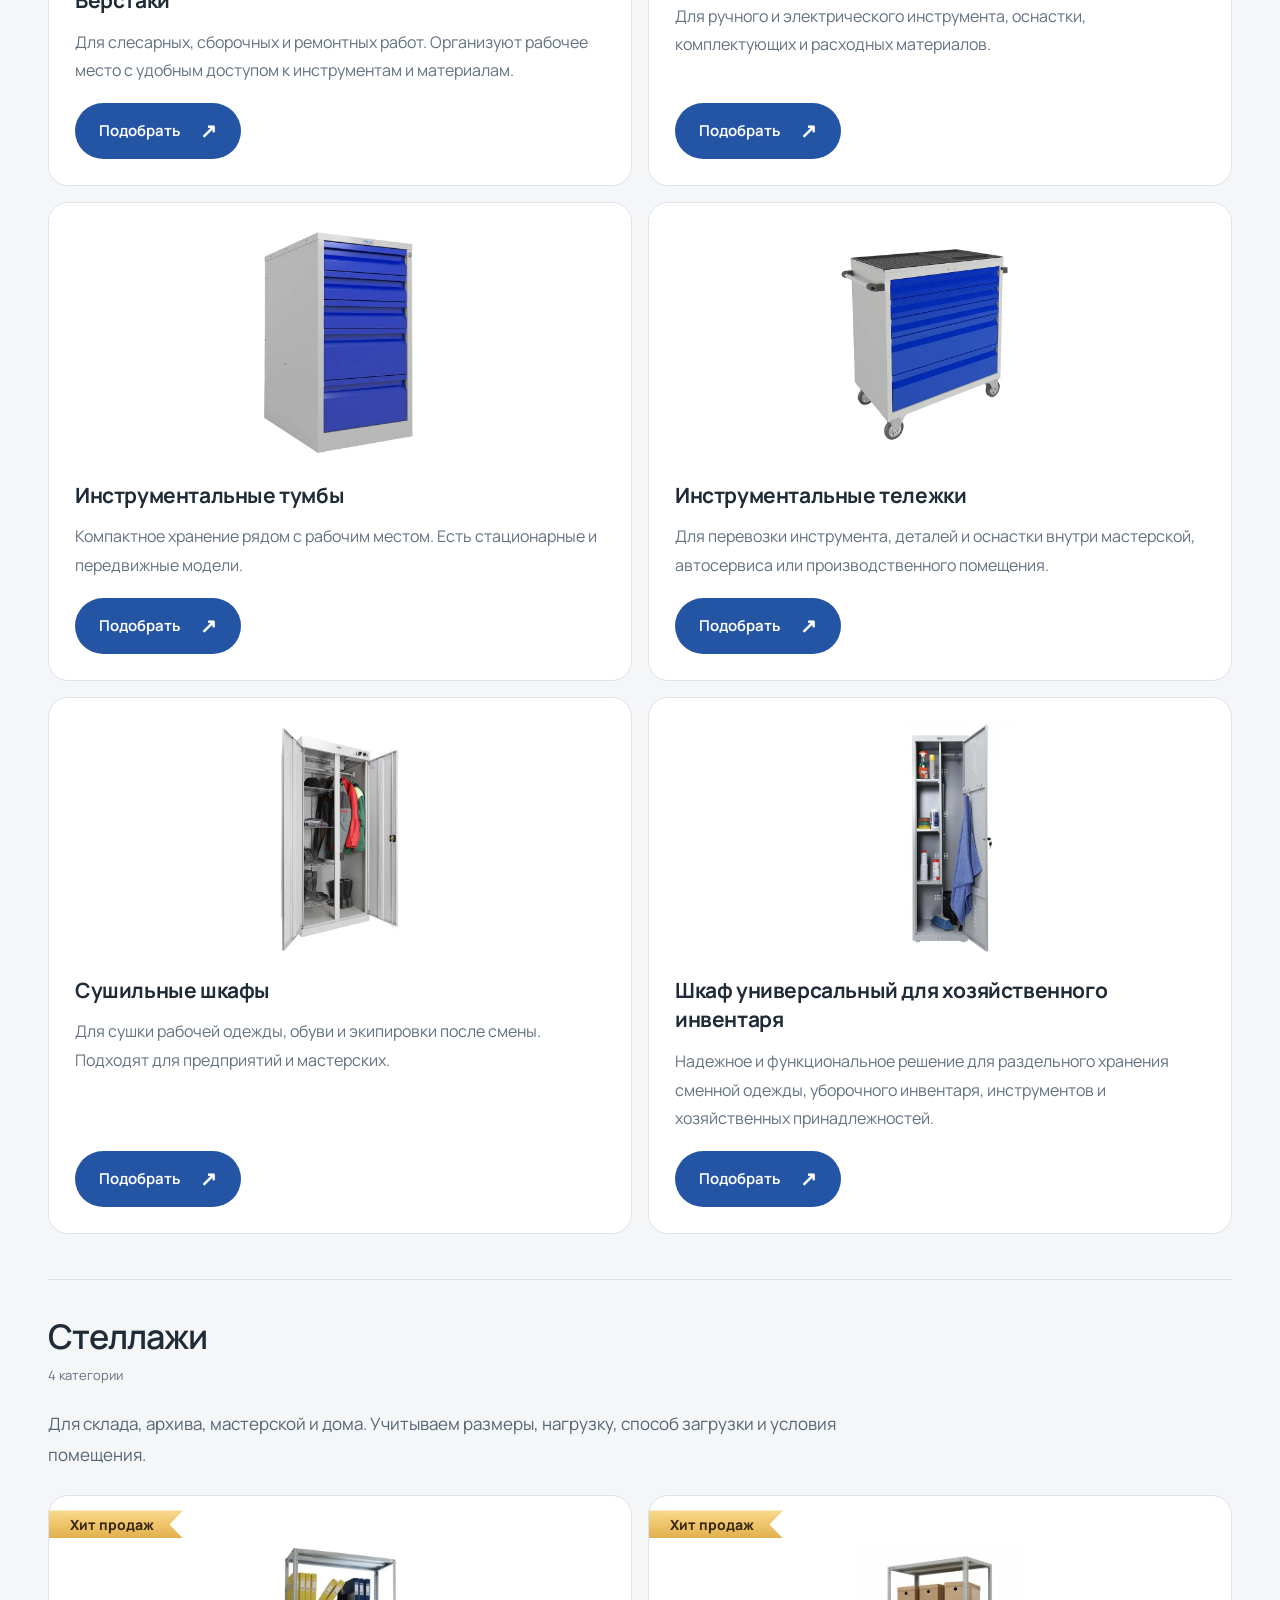
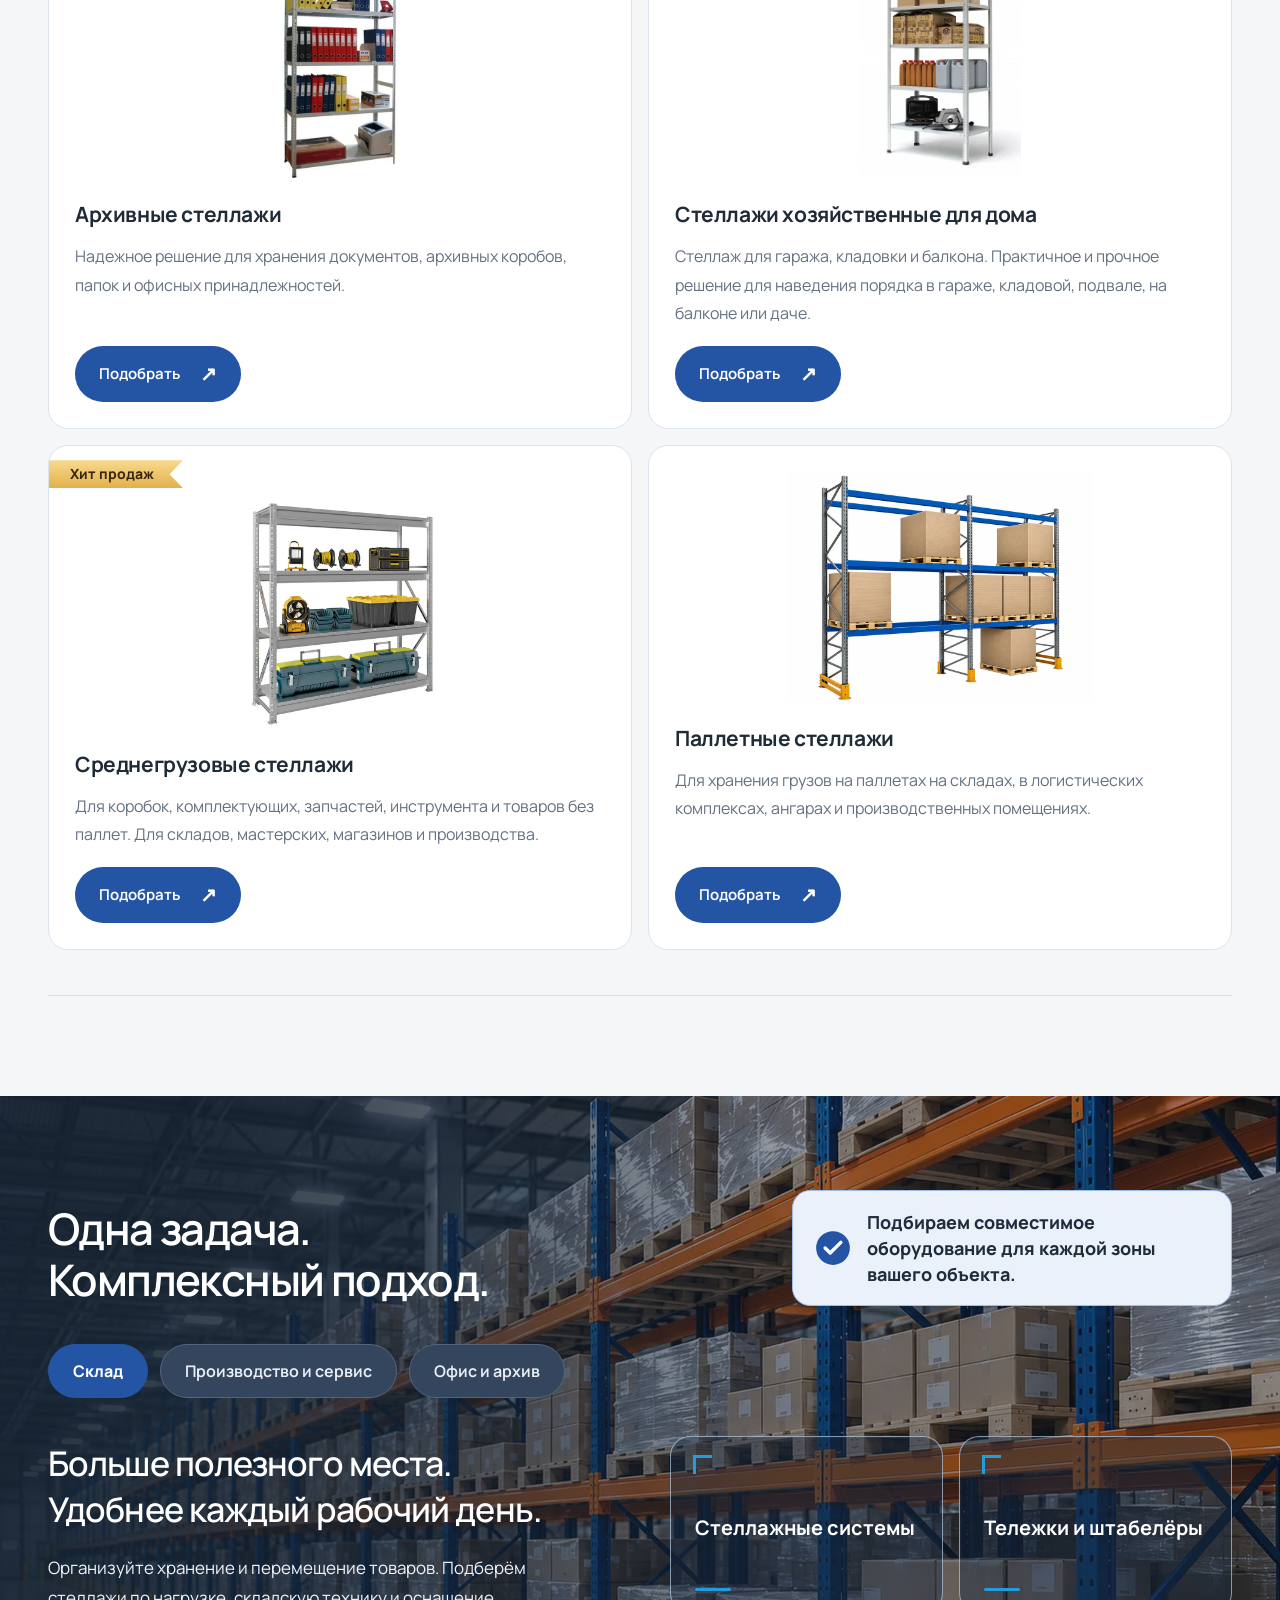
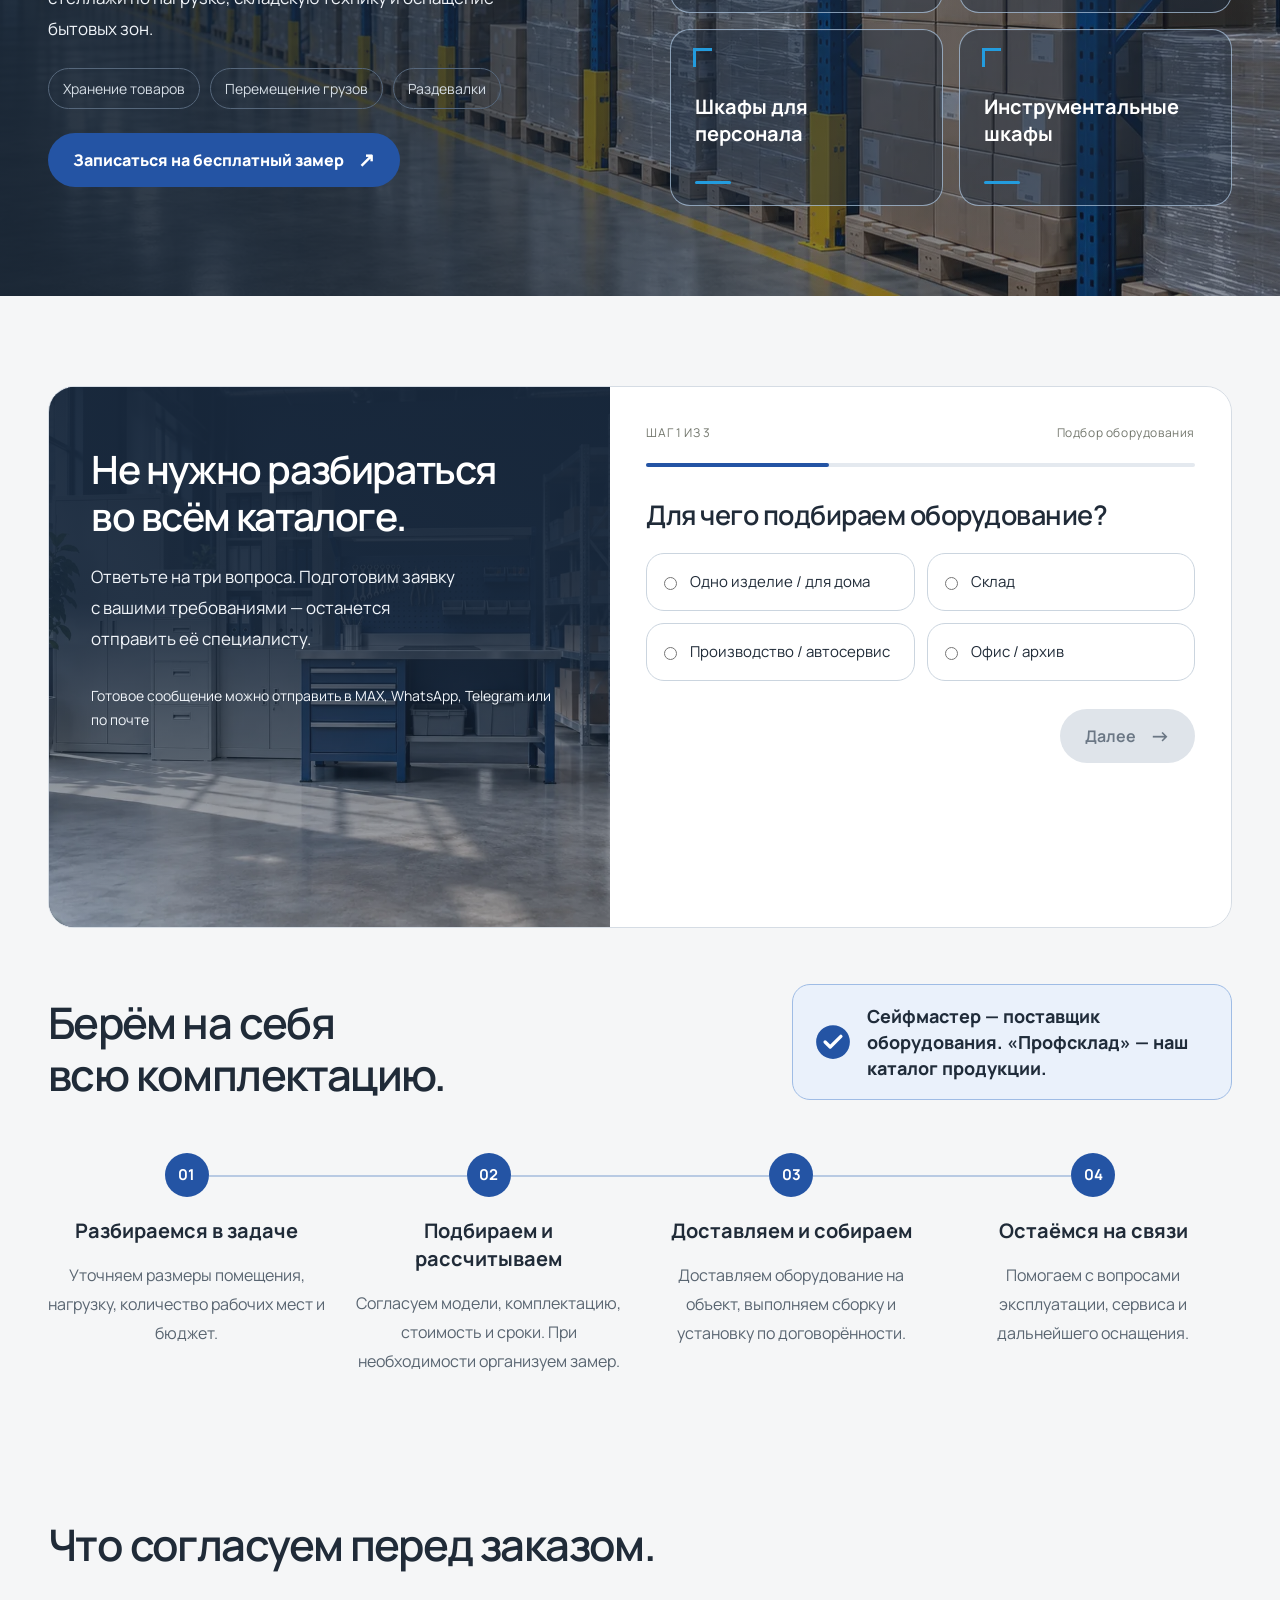
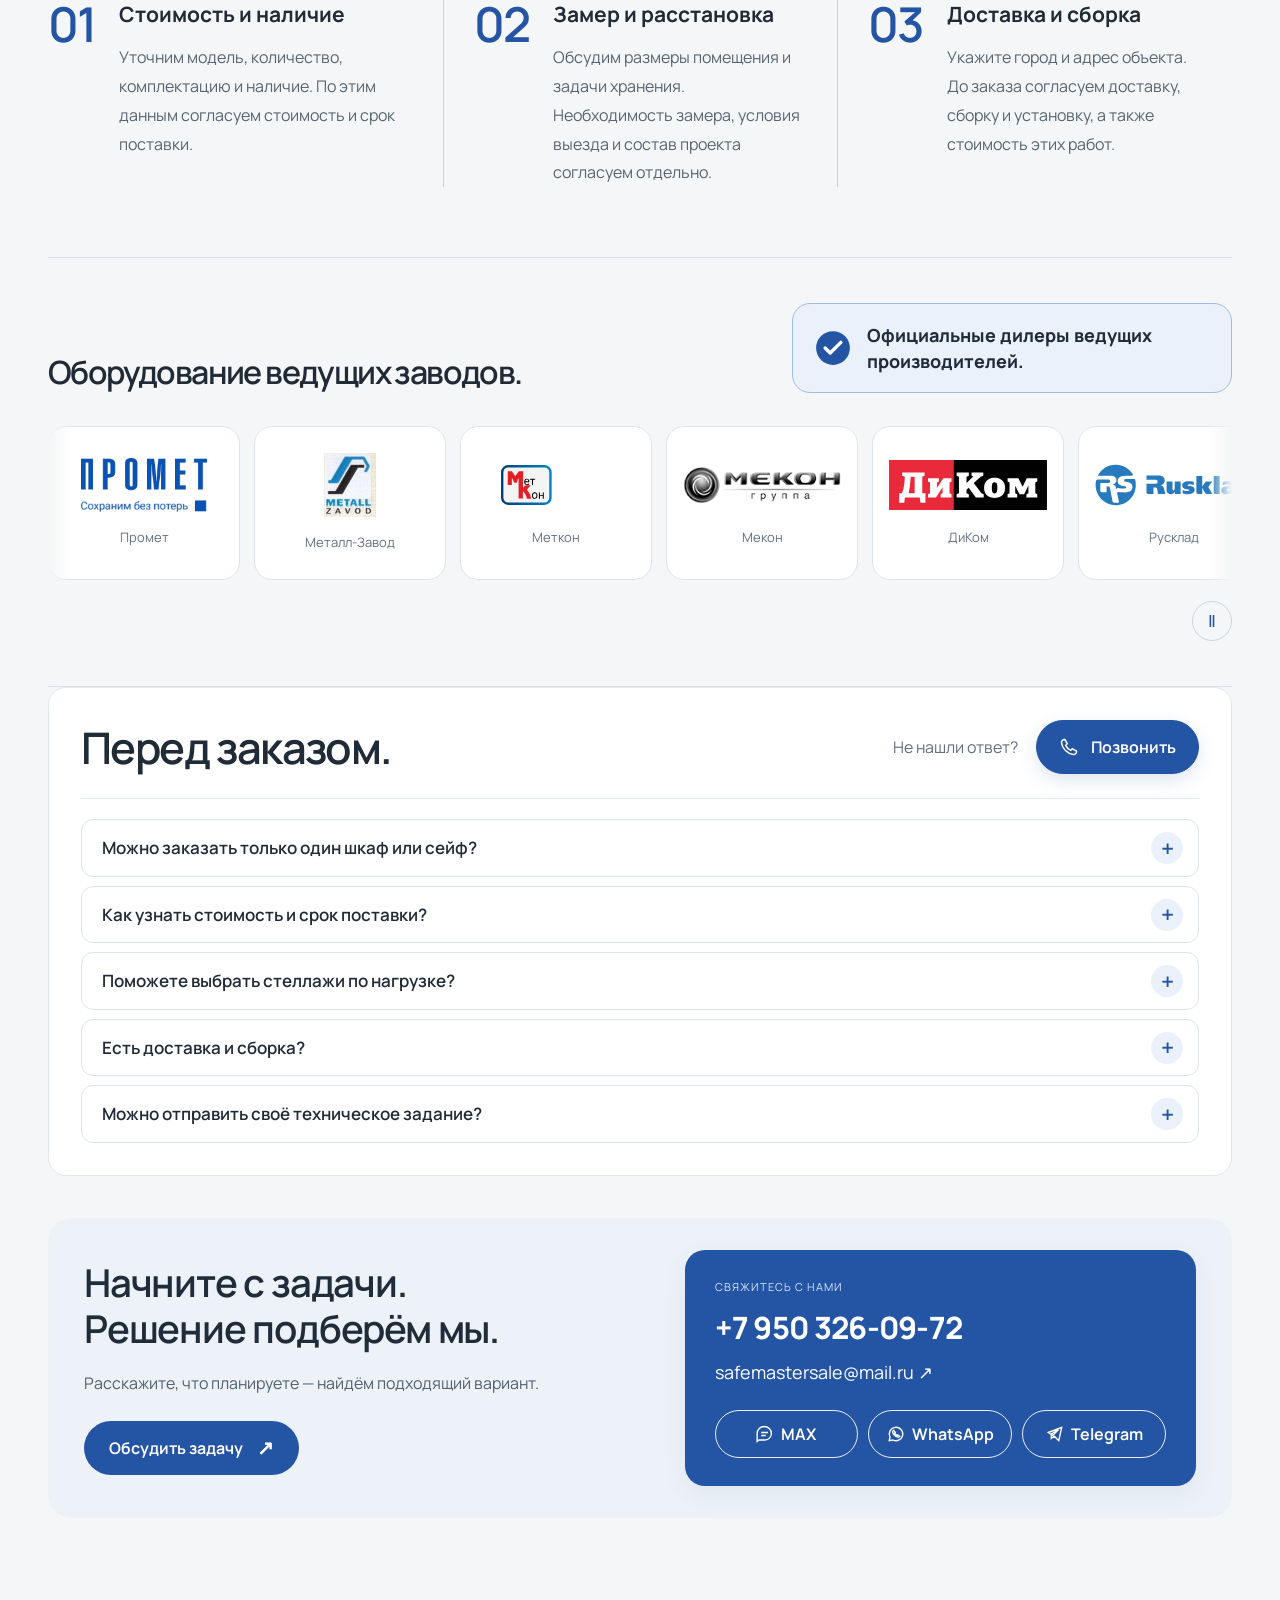
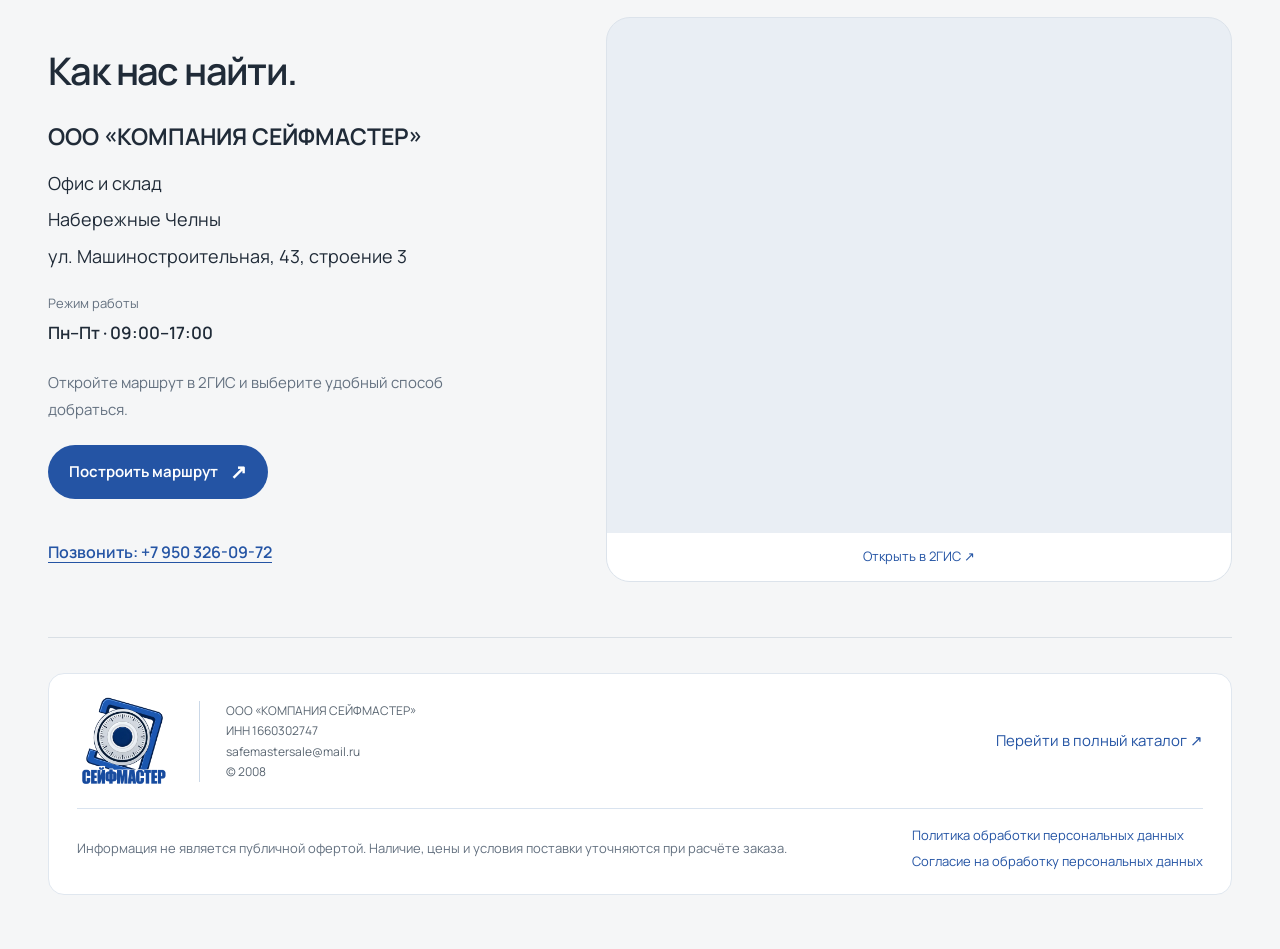
==== commit 3727b551: "Make header anniversary text slightly larger and bolder" ====
--- a/index.html
+++ b/index.html
@@ -1,4 +1,4 @@
-<!doctype html><html lang="ru"><head><meta charset="utf-8"><meta name="viewport" content="width=device-width,initial-scale=1"><meta name="theme-color" content="#f4f3ef"><title>Сейфмастер — оборудование для склада, офиса и производства</title><meta name="description" content="Стеллажи, металлические шкафы, сейфы, производственная мебель и складская техника в Набережных Челнах. Подбор, замер, доставка и монтаж."><link rel="icon" href="assets/seifmaster-logo-blue.webp" type="image/webp"><link rel="stylesheet" href="style.css?v=20261121-request-consent"><script src="app.js?v=20261121-request-consent" defer></script></head><body>
+<!doctype html><html lang="ru"><head><meta charset="utf-8"><meta name="viewport" content="width=device-width,initial-scale=1"><meta name="theme-color" content="#f4f3ef"><title>Сейфмастер — оборудование для склада, офиса и производства</title><meta name="description" content="Стеллажи, металлические шкафы, сейфы, производственная мебель и складская техника в Набережных Челнах. Подбор, замер, доставка и монтаж."><link rel="icon" href="assets/seifmaster-logo-blue.webp" type="image/webp"><link rel="stylesheet" href="style.css?v=20261124-anniversary"><script src="app.js?v=20261122-contact" defer></script></head><body>
 <div class="topline"><div class="wrap"><span>Набережные Челны · Работаем по РФ</span><a href="https://profsklad.ru" target="_blank" rel="noopener">Полный каталог «Профсклад» ↗</a></div></div>
 <header><div class="wrap header"><div class="header-brand"><a class="brand" href="#" aria-label="Сейфмастер — к началу страницы"><img class="company-logo" src="assets/seifmaster-logo-blue.webp" alt="Сейфмастер" width="330" height="330" fetchpriority="high" decoding="async"></a><span class="header-anniversary"><span class="header-anniversary-number">18</span> <span class="header-anniversary-copy">лет<br>с вами</span></span></div><nav aria-label="Основное меню"><a class="nav-mobile-catalog" href="#catalog">Направления</a><button class="nav-catalog-toggle" type="button" aria-expanded="false" aria-controls="nav-product-links">Направления</button><div id="nav-product-links" class="nav-product-links" aria-label="Направления продукции"><a href="#guide-safes">Сейфы</a><a href="#guide-metal">Металлическая мебель</a><a href="#guide-tools">Производственная мебель</a><a href="#guide-racks">Стеллажи</a></div><a href="#solutions">Решения</a><a href="#process">Как работаем</a><a href="#selection">Как заказать</a><a href="#contacts">Контакты</a></nav><div class="header-contact"><a class="headerphone" href="tel:+79503260972" aria-label="Позвонить: +7 950 326-09-72"><span class="header-phone-icon" aria-hidden="true"><svg viewBox="0 0 24 24" width="20" height="20" fill="none" stroke="currentColor" stroke-width="1.8"><path d="m7 3 3 5-2 2c1.5 3 3 4.5 6 6l2-2 5 3c0 3-2 4-4 4C10 20 4 14 3 7c0-2 1-4 4-4Z"/></svg></span><span class="header-phone-number">+7 950 326-09-72</span></a><span class="header-hours">Пн–Пт · 09:00–17:00</span></div><button class="menu" aria-label="Открыть меню" aria-expanded="false">☰</button></div></header>
 <main><section class="hero wrap"><div class="hero-copy"><h1>Оборудование<br>для склада, офиса<br><em>и производства.</em></h1><p><span class="hero-desktop-description">Металлическая мебель и оборудование для склада, офиса и производства. Подберём под вашу задачу, доставим и установим.</span><span class="hero-mobile-description">Подберём под вашу задачу, доставим и установим.</span></p><div class="hero-actions"><a class="button" href="#selection">Подобрать оборудование <span>↗</span></a><button class="button hero-measure" type="button" data-request="Бесплатный замер помещения">Пригласить на бесплатный замер</button><a class="hero-browse" href="#catalog">Смотреть направления ↓</a></div><div class="hero-bottom"><b>С 2008 года</b><span>помогаем оснащать бизнес<br>в Набережных Челнах и Татарстане</span></div></div><div class="hero-visual"><img src="assets/hero.webp" alt="Металлические шкафы, верстак и стеллажи в интерьере мастерской" fetchpriority="high"><span class="image-note">ОБОРУДОВАНИЕ, КОТОРОЕ РАБОТАЕТ НА ВАС</span><div class="visual-card"><span class="orange-dot"></span><div><b>Продуманное оснащение</b><span>Хранение · Работа · Безопасность</span></div><a href="#solutions" aria-label="Посмотреть решения">↗</a></div></div></section>
@@ -19,10 +19,10 @@
 <div class="floating-contact"><a class="button floating-call" href="tel:+79503260972" aria-label="Позвонить"><svg viewBox="0 0 24 24" width="20" height="20" fill="none" stroke="currentColor" stroke-width="1.8" aria-hidden="true"><path d="m7 3 3 5-2 2c1.5 3 3 4.5 6 6l2-2 5 3c0 3-2 4-4 4C10 20 4 14 3 7c0-2 1-4 4-4Z"/></svg></a><button id="contact-toggle" aria-expanded="false" aria-controls="contact-menu"><svg width="20" height="20" viewBox="0 0 24 24" fill="none" stroke="currentColor" stroke-width="1.7"><path d="M21 11.5a8.5 8.5 0 0 1-8.5 8.5H4l-3 2V11.5a10 10 0 0 1 20 0Z"/><path d="M7 10h9M7 14h6"/></svg><span>Написать</span></button><div id="contact-menu" hidden><a class="button contact-channel channel-max" data-contact-channel="max" href="https://max.ru/u/f9LHodD0cOKD8DfK8macPYXgtQL08Ihr32l44vvXUTE6C_WqEj3_TllmXrg" target="_blank" rel="noopener"><svg viewBox="0 0 24 24" width="20" height="20" fill="none" stroke="currentColor" stroke-width="1.8" aria-hidden="true"><path d="M20.5 11.5a8.5 8.5 0 0 1-8.5 8.5H4l-2.5 2V11.5a9.5 9.5 0 0 1 19 0Z"/><path d="M7 10h9M7 14h6"/></svg><span>MAX</span></a><a class="button contact-channel channel-whatsapp " data-contact-channel="whatsapp" href="https://wa.me/79503260972" target="_blank" rel="noopener"><svg viewBox="0 0 24 24" width="20" height="20" fill="none" stroke="currentColor" stroke-width="1.8" aria-hidden="true"><path d="m3 21 1-5a9 9 0 1 1 4 4l-5 1Z"/><path d="m9 7 2 3-1 1 3 3 1-1 3 2c-1 3-7 0-9-4-1-2-1-3 1-4Z"/></svg><span>WhatsApp</span></a><a class="button contact-channel channel-telegram " data-contact-channel="telegram" href="https://t.me/+79503260972" target="_blank" rel="noopener"><svg viewBox="0 0 24 24" width="20" height="20" fill="none" stroke="currentColor" stroke-width="1.8" aria-hidden="true"><path d="m3 10 18-7-4 18-6-6-4 3v-6l10-6-8 8-6-4Z"/></svg><span>Telegram</span></a><button data-request="Консультация">Подготовить заявку</button></div></div>
 <dialog id="photo-dialog" aria-labelledby="product-photo-caption"><button class="dialog-close" aria-label="Закрыть фото">×</button><figure><img id="large-product-photo" alt=""><figcaption id="product-photo-caption"></figcaption></figure><div class="photo-controls"><button id="previous-product-photo" class="button" aria-label="Предыдущее фото">←</button><span id="product-photo-count" aria-live="polite"></span><button id="next-product-photo" class="button" aria-label="Следующее фото">→</button></div></dialog>
 <dialog id="detail-dialog" aria-labelledby="detail-title"><button class="dialog-close" aria-label="Закрыть">×</button><div id="detail-content"></div></dialog>
-<dialog id="request-dialog" aria-labelledby="request-title"><button class="dialog-close" aria-label="Закрыть">×</button><h2 id="request-title">Расскажите о задаче.</h2><p>Подготовим сообщение. Выберите MAX, WhatsApp, Telegram или почту и отправьте его специалисту.</p><form id="request-form"><label>Что нужно подобрать<input name="subject" id="request-subject" required maxlength="200"></label><div class="form-row"><label>Ваше имя<input name="name" autocomplete="name" required maxlength="80" placeholder="Как к вам обращаться"></label><label>Телефон или email<input name="contact" autocomplete="tel" required minlength="5" maxlength="120" placeholder="Для обратной связи"></label></div><label>Детали задачи<textarea name="message" rows="3" maxlength="3000" placeholder="Количество, размеры, город доставки, пожелания"></textarea></label><div class="request-consent">
+<dialog id="request-dialog" aria-labelledby="request-title"><button class="dialog-close" aria-label="Закрыть">×</button><h2 id="request-title">Расскажите о задаче.</h2><p>Подготовим сообщение. Выберите MAX, WhatsApp, Telegram или почту и отправьте его специалисту.</p><form id="request-form"><label>Что нужно подобрать<input name="subject" id="request-subject" required maxlength="200"></label><div class="form-row"><label>Ваше имя<input name="name" autocomplete="name" required maxlength="80" placeholder="Как к вам обращаться"></label><div class="request-contact-field"><label for="request-contact">Телефон или email<input id="request-contact" name="contact" autocomplete="tel" required maxlength="120" placeholder="+7 (900) 000-00-00"></label><p id="request-contact-error" class="request-error" role="alert" hidden>Введите номер телефона из 11 цифр или корректный адрес электронной почты.</p></div></div><label>Детали задачи<textarea name="message" rows="3" maxlength="3000" placeholder="Количество, размеры, город доставки, пожелания"></textarea></label><div class="request-consent">
   <input type="checkbox" id="request-consent" name="consent" value="2026-11-21" required>
   <div><label for="request-consent">Даю согласие на обработку персональных данных для ответа на обращение.</label>
   <a href="consent.html" target="_blank" rel="noopener">Текст согласия (в новой вкладке)</a></div>
 </div>
-<button class="button" type="submit">Подготовить обращение <span>↗</span></button><p class="form-note">На следующем шаге выберите MAX, WhatsApp, Telegram или почту. Сообщение отправляется вами в выбранном приложении. Сайт не сохраняет введённые данные.</p></form><div id="email-ready" hidden aria-live="polite"><h3>Сообщение подготовлено</h3><p>Выберите способ связи, затем нажмите «Отправить» в приложении. Заявка ещё не отправлена.</p><div class="request-delivery"><a id="send-max" class="button channel-max" href="https://max.ru/u/f9LHodD0cOKD8DfK8macPYXgtQL08Ihr32l44vvXUTE6C_WqEj3_TllmXrg" target="_blank" rel="noopener">Открыть MAX</a><a id="send-whatsapp" class="button channel-whatsapp" target="_blank" rel="noopener">Открыть WhatsApp</a><a id="send-telegram" class="button channel-telegram" target="_blank" rel="noopener">Открыть Telegram</a><a id="send-email" class="button">Открыть почту</a></div><p class="form-note" id="max-send-note">Для MAX скопируем текст заявки при открытии чата. Вставьте его в сообщение и отправьте. Если текст не скопировался, нажмите «Скопировать текст».</p><textarea readonly id="email-text" rows="7" aria-label="Текст заявки"></textarea><button class="button" id="copy-email">Скопировать текст</button><p id="copy-status" role="status"></p></div></dialog>
-</body></html>+<button class="button" type="submit">Подготовить обращение <span>↗</span></button><p class="form-note">На следующем шаге выберите MAX, WhatsApp, Telegram или почту. Сообщение отправляется вами в выбранном приложении. Сайт не сохраняет введённые данные.</p></form><div id="email-ready" hidden aria-live="polite"><h3>Сообщение подготовлено</h3><p>Выберите способ связи, затем нажмите «Отправить» в приложении. Заявка ещё не отправлена.</p><div class="request-delivery"><a id="send-max" class="button channel-max" href="https://max.ru/u/f9LHodD0cOKD8DfK8macPYXgtQL08Ihr32l44vvXUTE6C_WqEj3_TllmXrg" target="_blank" rel="noopener">Открыть MAX</a><a id="send-whatsapp" class="button channel-whatsapp" target="_blank" rel="noopener">Открыть WhatsApp</a><a id="send-telegram" class="button channel-telegram" target="_blank" rel="noopener">Открыть Telegram</a><a id="send-email" class="button">Открыть почту</a></div><p class="form-note" id="max-send-note">Для MAX скопируем текст заявки при открытии чата. Вставьте его в сообщение и отправьте. Если текст не скопировался, нажмите «Скопировать текст».</p><textarea readonly id="email-text" rows="7" aria-label="Текст заявки"></textarea><div class="request-draft-actions"><button class="button" id="copy-email" type="button">Скопировать текст</button><button class="textlink" id="edit-request" type="button">Редактировать заявку</button></div><p id="copy-status" role="status"></p></div></dialog>
+</body></html>
--- a/style.css
+++ b/style.css
@@ -12,7 +12,7 @@
 @media(max-width:1150px){.header{gap:20px}.header nav{gap:16px;font-size:14px}.headerphone{font-size:16px}.brand{font-size:21px}.hero{gap:25px;grid-template-columns:1.15fr 1fr}h1{font-size:51px;letter-spacing:-2px}.hero-visual{min-height:680px}.hero-copy>p{font-size:17px}.hero-bottom{gap:15px}.hero-bottom b{font-size:25px}.hero-bottom span{font-size:13px}.hero-actions .button,.hero-actions .textlink{padding:14px 20px;font-size:15px}.visual-card{padding:16px}.visual-card b{font-size:14px}.visual-card div>span{font-size:12px}.trust{gap:20px}.trust b{font-size:16px}.trust p{font-size:13px}.category{padding:23px;min-height:420px}.category h3{font-size:22px}.category:nth-child(1) h3{font-size:30px}.selection h2{font-size:35px}.selection-intro{padding:34px}.quiz{padding:30px}.option{font-size:14px}.solution-panel{gap:35px}.contact-grid{gap:40px}.contact-grid h2{font-size:40px}.contact-info .contact-phone{font-size:28px}.contact-info>a:not(.contact-phone){font-size:17px}.manufacturers>b{font-size:22px}}
 @media(max-width:1000px){.header nav{display:none;position:absolute;top:90px;left:0;right:0;background:#f5f6f7;padding:28px;box-shadow:0 8px 16px #1c293012}.header nav.open{display:grid;gap:23px;font-size:17px}.header{min-height:90px}.headerphone{margin-left:auto}.menu{display:inline-grid}.hero{grid-template-columns:1fr 1fr;gap:20px}h1{font-size:45px;letter-spacing:-1.8px}.hero-bottom{align-items:flex-start;flex-direction:column;gap:8px}.hero-visual{min-height:720px}.section-head>p{font-size:15px;max-width:310px}.solution-panel h3{font-size:29px}.solution-panel p{font-size:16px}.solution-item b{font-size:17px}.selection{grid-template-columns:1fr}.selection-intro>p{max-width:100%}.quiz{min-height:430px}.trust{grid-template-columns:repeat(2,1fr);gap:28px}.process-grid{grid-template-columns:repeat(2,1fr);gap:35px}.contact-grid{grid-template-columns:1fr 1fr}.contact-grid h2{font-size:36px}.contact-info .contact-phone{font-size:26px}.footer-main{flex-wrap:wrap;gap:25px}}
 @media(max-width:850px){.category-grid{grid-template-columns:repeat(2,1fr)}.category:nth-child(1){grid-column:span 1;display:flex}.category:nth-child(1) .cat-image{height:175px;margin:12px 0 22px;align-self:auto}.category:nth-child(1) h3{font-size:23px;align-self:auto}.category:nth-child(1) p{font-size:16px;margin-bottom:25px;max-width:100%}.category:nth-child(1) .category-action{align-self:flex-start}.category{min-height:430px}.hero-copy>p{font-size:16px}.hero .eyebrow{font-size:11px}h1{font-size:40px}.hero-visual{min-height:680px}.visual-card .orange-dot{display:none}.visual-card{padding:14px;gap:10px;left:12px;right:12px;bottom:12px}.visual-card b{font-size:13px}.visual-card div>span{font-size:11px}.visual-card a{width:48px;min-width:48px;height:48px;min-height:48px}.image-note{font-size:10px;left:16px;right:16px}.section{padding:65px 0}.solution-tabs{gap:9px}.solution-tabs button{padding:14px 18px;font-size:15px}.solution-panel{gap:25px}.solution-list{gap:10px}.solution-item{padding:20px;min-height:160px}.manufacturers{gap:25px;flex-wrap:wrap;justify-content:space-around}.manufacturers>span{max-width:150px;font-size:12px}.manufacturers>b{font-size:21px}.faq{grid-template-columns:1fr;gap:35px}.faq>div>p{margin-top:20px}.contact-grid{grid-template-columns:1fr;gap:40px}.contact-info{padding-top:32px;border-top:1px solid #465669}.contact-info .contact-phone{font-size:32px}.contact-info>a:not(.contact-phone){font-size:19px}.contact-grid h2{font-size:41px}}
-@media(max-width:600px){:root{--control-height:52px;--control-font:16px;--control-padding:22px}.wrap{width:calc(100% - 36px)}.topline{font-size:11px}.topline a{font-size:10px}.topline .wrap{gap:14px;align-items:center;padding:10px 0}.brand{font-size:16px;letter-spacing:-.5px;gap:7px}.brandmark{width:36px;height:36px;min-width:36px;font-size:22px}.brandmark span{font-size:16px}.brand small{font-size:7px;letter-spacing:.6px;margin-top:6px}.header{min-height:80px;gap:10px}.headerphone{font-size:12px}.header nav{top:80px}.menu{width:44px;min-width:44px;height:52px;min-height:52px;border-radius:999px;font-size:24px}.hero{display:flex;flex-direction:column;gap:14px;min-height:0;padding:10px 0 0}.hero-copy{padding:18px 0}.hero .eyebrow{font-size:11px;letter-spacing:.8px}h1{font-size:clamp(33px,9.5vw,49px);line-height:1.13;letter-spacing:-1.8px;margin:26px 0}h1 em{letter-spacing:-1.7px}.hero-copy>p{font-size:17px;line-height:1.75;max-width:100%}.hero-actions{display:grid;gap:10px;margin-top:26px;grid-template-columns:1fr}.hero-actions .button,.hero-actions .textlink{font-size:16px;padding:14px 20px}.hero-bottom{flex-direction:row;gap:18px;align-items:center;margin-top:26px;padding-top:21px}.hero-bottom b{font-size:22px;white-space:nowrap}.hero-bottom span{font-size:12px;line-height:1.6}.hero-visual{min-height:345px;height:345px;border-radius:22px}.hero-visual>img{object-position:73% center}.image-note{font-size:9px;letter-spacing:.8px;top:18px;left:17px;right:17px}.visual-card{left:13px;right:13px;bottom:13px;padding:15px;border-radius:17px}.visual-card b{font-size:15px;line-height:1.4}.visual-card div>span{font-size:12px}.visual-card a{width:52px;height:52px;min-width:52px;min-height:52px}.trust{grid-template-columns:1fr 1fr;gap:27px 18px;padding:32px 0}.trust>div{padding-left:0}.trust>div>span{position:static;display:block;font-size:12px;margin-bottom:7px}.trust b{font-size:16px;line-height:1.5;display:block}.trust p{font-size:13px;max-width:100%;line-height:1.6}.section{padding:55px 0}.section-head{display:block;margin-bottom:28px}.eyebrow{font-size:11px;letter-spacing:1px}h2{font-size:33px;letter-spacing:-1.2px;line-height:1.2}.section-head>p{font-size:16px;margin:20px 0 0;max-width:100%;line-height:1.75}.category-grid{grid-template-columns:1fr;gap:16px}.category{min-height:0;padding:25px;border-radius:22px}.category .cat-image,.category:nth-child(1) .cat-image,.category.abstract .cat-icon{height:200px;margin:12px 0 23px}.cat-icon svg{width:135px;height:135px}.category h3,.category:nth-child(1) h3{font-size:25px;letter-spacing:-.6px;line-height:1.3;margin-bottom:12px}.category p,.category:nth-child(1) p{font-size:16px;max-width:100%;line-height:1.7;margin-bottom:24px}.cat-number{font-size:13px}.category .category-action,.category:nth-child(1) .category-action{font-size:16px;min-height:52px;padding:14px 24px;align-self:flex-start;width:auto}.catalog-footer{flex-direction:column;align-items:flex-start;padding:24px 0;gap:18px}.catalog-footer p{font-size:16px}.catalog-footer .textlink{font-size:16px}.solution-tabs{overflow:visible;gap:10px;margin-bottom:28px}.solution-tabs button{flex:1 1 43%;padding:14px 12px;font-size:15px;line-height:1.5}.solution-panel{grid-template-columns:1fr;gap:30px}.solution-panel h3{font-size:29px;line-height:1.35;letter-spacing:-.7px}.solution-panel p{font-size:17px;line-height:1.8}.solution-tags span{font-size:13px;padding:8px 12px}.solution-list{gap:12px}.solution-item{min-height:150px;padding:19px;border-radius:18px}.solution-item>span{font-size:12px}.solution-item b{font-size:17px;line-height:1.5}.selection{border-radius:23px}.selection-intro{padding:31px 23px}.selection h2{font-size:32px;letter-spacing:-1px}.selection-intro>p{font-size:17px;line-height:1.8}.selection-note{font-size:13px;line-height:1.7;margin-top:22px}.quiz{padding:29px 20px;min-height:440px}.quiz-top{font-size:11px;line-height:1.6;letter-spacing:.3px}.quiz h3{font-size:25px;line-height:1.3}.options{grid-template-columns:1fr;gap:10px}.option{min-height:56px;font-size:16px;border-radius:18px;padding:14px;gap:11px}.option input{width:17px;height:17px;flex-shrink:0}.quiz-controls{gap:10px;flex-wrap:wrap}.quiz-controls .button,.quiz-controls .back{font-size:15px;padding:14px 19px;gap:9px}.quiz #quiz-content>p{font-size:15px!important}.process-grid{grid-template-columns:1fr;gap:29px}.process-grid article{padding-top:24px}.process-grid article>span{font-size:35px}.process-grid h3{font-size:23px;line-height:1.35;margin:20px 0 14px}.process-grid p{font-size:17px;line-height:1.8}.manufacturers{gap:25px;padding:30px 0}.manufacturers>span{width:100%;max-width:100%;font-size:12px;letter-spacing:1px;text-align:center}.manufacturers>b{font-size:20px}.manufacturers>b>span{font-size:10px}.manufacturers>a{display:none}.faq{grid-template-columns:1fr;gap:32px}.faq>div>p{font-size:17px;line-height:1.8;margin-top:20px}.faq summary{font-size:18px;line-height:1.65}.faq details p{font-size:17px;line-height:1.8}.contact-section{padding:52px 0}.contact-grid{grid-template-columns:1fr;gap:32px}.contact-grid h2{font-size:34px;letter-spacing:-1.2px}.contact-grid p{font-size:17px;line-height:1.8;margin:24px 0}.contact-info{padding-top:28px}.contact-info>span,.address>span{font-size:12px}.contact-info .contact-phone{font-size:29px;letter-spacing:-.7px;white-space:nowrap}.contact-info>a:not(.contact-phone){font-size:18px}.address{padding-top:26px}.address p{font-size:17px;line-height:1.8}.address a{font-size:16px}.footer-main{gap:25px;align-items:flex-start}.footer-main>span{font-size:12px;line-height:1.8;margin-left:0;width:100%}.footer-main>a:last-child{font-size:16px}footer>p{font-size:13px;line-height:1.9;margin-top:27px}.floating-contact{right:15px;bottom:15px}.floating-contact>button{font-size:16px;padding:14px 22px}.floating-contact>button svg{width:20px;height:20px}.floating-contact>div{min-width:270px;padding:12px;border-radius:23px}.floating-contact>div a,.floating-contact>div button{font-size:16px;min-height:52px}dialog{border-radius:24px;padding:64px 23px 28px}dialog h2{font-size:31px;letter-spacing:-1px}dialog p{font-size:17px;line-height:1.8}.dialog-close{width:52px;height:52px;min-width:52px;min-height:52px;top:10px;right:10px}.detail-image{height:190px;border-radius:18px}.detail-list{font-size:17px;line-height:1.9}.detail-actions{display:grid;grid-template-columns:1fr;gap:12px}.detail-actions .button,.detail-actions .textlink{width:100%}.form-row{grid-template-columns:1fr;gap:0}form label:not(.option){font-size:16px;line-height:1.6}input:not([type=radio]),textarea{font-size:17px;padding:15px;border-radius:16px}.form-note{font-size:14px!important;line-height:1.8}.button,.textlink{font-size:16px;padding:14px 22px}#copy-email{width:100%}}
+@media(max-width:600px){:root{--control-height:52px;--control-font:16px;--control-padding:22px}.wrap{width:calc(100% - 36px)}.topline{font-size:11px}.topline a{font-size:12px}.topline .wrap{gap:14px;align-items:center;padding:10px 0}.brand{font-size:16px;letter-spacing:-.5px;gap:7px}.brandmark{width:36px;height:36px;min-width:36px;font-size:22px}.brandmark span{font-size:16px}.brand small{font-size:7px;letter-spacing:.6px;margin-top:6px}.header{min-height:80px;gap:10px}.headerphone{font-size:12px}.header nav{top:80px}.menu{width:44px;min-width:44px;height:52px;min-height:52px;border-radius:999px;font-size:24px}.hero{display:flex;flex-direction:column;gap:14px;min-height:0;padding:10px 0 0}.hero-copy{padding:18px 0}.hero .eyebrow{font-size:11px;letter-spacing:.8px}h1{font-size:clamp(33px,9.5vw,49px);line-height:1.13;letter-spacing:-1.8px;margin:26px 0}h1 em{letter-spacing:-1.7px}.hero-copy>p{font-size:17px;line-height:1.75;max-width:100%}.hero-actions{display:grid;gap:10px;margin-top:26px;grid-template-columns:1fr}.hero-actions .button,.hero-actions .textlink{font-size:16px;padding:14px 20px}.hero-bottom{flex-direction:row;gap:18px;align-items:center;margin-top:26px;padding-top:21px}.hero-bottom b{font-size:22px;white-space:nowrap}.hero-bottom span{font-size:12px;line-height:1.6}.hero-visual{min-height:345px;height:345px;border-radius:22px}.hero-visual>img{object-position:73% center}.image-note{font-size:9px;letter-spacing:.8px;top:18px;left:17px;right:17px}.visual-card{left:13px;right:13px;bottom:13px;padding:15px;border-radius:17px}.visual-card b{font-size:15px;line-height:1.4}.visual-card div>span{font-size:12px}.visual-card a{width:52px;height:52px;min-width:52px;min-height:52px}.trust{grid-template-columns:1fr 1fr;gap:27px 18px;padding:32px 0}.trust>div{padding-left:0}.trust>div>span{position:static;display:block;font-size:12px;margin-bottom:7px}.trust b{font-size:16px;line-height:1.5;display:block}.trust p{font-size:13px;max-width:100%;line-height:1.6}.section{padding:55px 0}.section-head{display:block;margin-bottom:28px}.eyebrow{font-size:11px;letter-spacing:1px}h2{font-size:33px;letter-spacing:-1.2px;line-height:1.2}.section-head>p{font-size:16px;margin:20px 0 0;max-width:100%;line-height:1.75}.category-grid{grid-template-columns:1fr;gap:16px}.category{min-height:0;padding:25px;border-radius:22px}.category .cat-image,.category:nth-child(1) .cat-image,.category.abstract .cat-icon{height:200px;margin:12px 0 23px}.cat-icon svg{width:135px;height:135px}.category h3,.category:nth-child(1) h3{font-size:25px;letter-spacing:-.6px;line-height:1.3;margin-bottom:12px}.category p,.category:nth-child(1) p{font-size:16px;max-width:100%;line-height:1.7;margin-bottom:24px}.cat-number{font-size:13px}.category .category-action,.category:nth-child(1) .category-action{font-size:16px;min-height:52px;padding:14px 24px;align-self:flex-start;width:auto}.catalog-footer{flex-direction:column;align-items:flex-start;padding:24px 0;gap:18px}.catalog-footer p{font-size:16px}.catalog-footer .textlink{font-size:16px}.solution-tabs{overflow:visible;gap:10px;margin-bottom:28px}.solution-tabs button{flex:1 1 43%;padding:14px 12px;font-size:15px;line-height:1.5}.solution-panel{grid-template-columns:1fr;gap:30px}.solution-panel h3{font-size:29px;line-height:1.35;letter-spacing:-.7px}.solution-panel p{font-size:17px;line-height:1.8}.solution-tags span{font-size:13px;padding:8px 12px}.solution-list{gap:12px}.solution-item{min-height:150px;padding:19px;border-radius:18px}.solution-item>span{font-size:12px}.solution-item b{font-size:17px;line-height:1.5}.selection{border-radius:23px}.selection-intro{padding:31px 23px}.selection h2{font-size:32px;letter-spacing:-1px}.selection-intro>p{font-size:17px;line-height:1.8}.selection-note{font-size:13px;line-height:1.7;margin-top:22px}.quiz{padding:29px 20px;min-height:440px}.quiz-top{font-size:11px;line-height:1.6;letter-spacing:.3px}.quiz h3{font-size:25px;line-height:1.3}.options{grid-template-columns:1fr;gap:10px}.option{min-height:56px;font-size:16px;border-radius:18px;padding:14px;gap:11px}.option input{width:17px;height:17px;flex-shrink:0}.quiz-controls{gap:10px;flex-wrap:wrap}.quiz-controls .button,.quiz-controls .back{font-size:15px;padding:14px 19px;gap:9px}.quiz #quiz-content>p{font-size:15px!important}.process-grid{grid-template-columns:1fr;gap:29px}.process-grid article{padding-top:24px}.process-grid article>span{font-size:35px}.process-grid h3{font-size:23px;line-height:1.35;margin:20px 0 14px}.process-grid p{font-size:17px;line-height:1.8}.manufacturers{gap:25px;padding:30px 0}.manufacturers>span{width:100%;max-width:100%;font-size:12px;letter-spacing:1px;text-align:center}.manufacturers>b{font-size:20px}.manufacturers>b>span{font-size:10px}.manufacturers>a{display:none}.faq{grid-template-columns:1fr;gap:32px}.faq>div>p{font-size:17px;line-height:1.8;margin-top:20px}.faq summary{font-size:18px;line-height:1.65}.faq details p{font-size:17px;line-height:1.8}.contact-section{padding:52px 0}.contact-grid{grid-template-columns:1fr;gap:32px}.contact-grid h2{font-size:34px;letter-spacing:-1.2px}.contact-grid p{font-size:17px;line-height:1.8;margin:24px 0}.contact-info{padding-top:28px}.contact-info>span,.address>span{font-size:12px}.contact-info .contact-phone{font-size:29px;letter-spacing:-.7px;white-space:nowrap}.contact-info>a:not(.contact-phone){font-size:18px}.address{padding-top:26px}.address p{font-size:17px;line-height:1.8}.address a{font-size:16px}.footer-main{gap:25px;align-items:flex-start}.footer-main>span{font-size:12px;line-height:1.8;margin-left:0;width:100%}.footer-main>a:last-child{font-size:16px}footer>p{font-size:13px;line-height:1.9;margin-top:27px}.floating-contact{right:15px;bottom:15px}.floating-contact>button{font-size:16px;padding:14px 22px}.floating-contact>button svg{width:20px;height:20px}.floating-contact>div{min-width:270px;padding:12px;border-radius:23px}.floating-contact>div a,.floating-contact>div button{font-size:16px;min-height:52px}dialog{border-radius:24px;padding:64px 23px 28px}dialog h2{font-size:31px;letter-spacing:-1px}dialog p{font-size:17px;line-height:1.8}.dialog-close{width:52px;height:52px;min-width:52px;min-height:52px;top:10px;right:10px}.detail-image{height:190px;border-radius:18px}.detail-list{font-size:17px;line-height:1.9}.detail-actions{display:grid;grid-template-columns:1fr;gap:12px}.detail-actions .button,.detail-actions .textlink{width:100%}.form-row{grid-template-columns:1fr;gap:0}form label:not(.option){font-size:16px;line-height:1.6}input:not([type=radio]),textarea{font-size:17px;padding:15px;border-radius:16px}.form-note{font-size:14px!important;line-height:1.8}.button,.textlink{font-size:16px;padding:14px 22px}#copy-email{width:100%}}
 @media(prefers-reduced-motion:reduce){html{scroll-behavior:auto}.button:active,.textlink:active,.solution-tabs button:active,.floating-contact button:active,.dialog-close:active,.menu:active,.visual-card a:active{scale:1}*{transition:none!important}}
 
 /* Product guide — preserves the approved light catalogue layout. */
@@ -53,7 +53,7 @@
 .header-contact{flex-shrink:0;display:flex;flex-direction:column;align-items:flex-start;gap:5px}.header-contact .headerphone{display:flex;flex-direction:row;align-items:center;gap:10px;min-height:44px;padding:0;background:transparent;border:0;border-radius:0;box-shadow:none;color:#202c3a;white-space:nowrap}.header-contact .headerphone:hover{background:transparent;color:#2454a4}.header-phone-icon{width:42px;height:42px;display:grid;place-items:center;border:1px solid #cfdae8;border-radius:50%;color:#2454a4;transition:background 150ms cubic-bezier(.2,0,0,1)}.headerphone:hover .header-phone-icon{background:#e7edf6}.header-contact .headerphone .header-phone-number{font-size:20px;line-height:1.4;font-weight:700;font-variant-numeric:tabular-nums;letter-spacing:-.4px}.header-hours{font-size:12px;color:#647180;padding-left:52px;white-space:nowrap;line-height:1.5}.header-contact .headerphone:focus-visible{outline:3px solid #6d9ad9;outline-offset:5px;border-radius:6px}.assortment-nav{display:flex;flex-wrap:wrap;gap:10px;margin:0 0 32px}.assortment-nav a{display:inline-flex;align-items:center;min-height:46px;padding:10px 18px;border-radius:999px;border:1px solid #cbd7e5;color:#2454a4;font-size:14px;font-weight:600;transition:background 150ms cubic-bezier(.2,0,0,1)}.assortment-nav a:hover{background:#e7edf6}.product-guide{scroll-margin-top:150px;padding:35px 0 25px}.guide-header{display:flex;align-items:flex-start;gap:22px;margin-bottom:23px}.guide-header .guide-number{padding-top:10px;font-size:14px;color:#2454a4}.guide-header h3{font-size:34px;line-height:1.25;letter-spacing:-1px;font-weight:600;margin:0 0 7px}.guide-header small{display:block;font-size:13px;color:#647180;margin:0}.product-guide .guide-body{padding:0 0 20px 54px}.product-guide .guide-intro{margin-bottom:25px}.location-hours{display:grid;gap:4px;margin-top:22px;font-size:16px}.location-hours>span{font-size:13px;color:#647180}.location-hours strong{font-size:17px;font-weight:600}.address .contact-hours{font-size:15px;color:#c4d1e1;margin:8px 0 18px}
 @media(max-width:1150px){.header-contact .headerphone .header-phone-number{font-size:18px}.header-contact .headerphone{gap:8px}.header-hours{padding-left:50px;font-size:11px}}
 @media(max-width:1000px){.header-contact{margin-left:auto}.header-contact .headerphone{margin-left:0}}
-@media(max-width:600px){.header-contact{gap:0}.header-contact .headerphone{min-height:40px;gap:7px}.header-contact .headerphone .header-phone-number{font-size:14px;letter-spacing:-.2px}.header-phone-icon{width:32px;height:32px}.header-phone-icon svg{width:16px;height:16px}.header-hours{padding-left:39px;font-size:10px}.guide-header{gap:12px;margin-bottom:20px}.guide-header h3{font-size:27px;letter-spacing:-.6px;overflow-wrap:anywhere}.guide-header .guide-number{min-width:22px;padding-top:6px;font-size:12px}.product-guide .guide-body{padding-left:0}.product-guide{padding:28px 0 15px;scroll-margin-top:110px}.assortment-nav{gap:8px;margin-bottom:18px}.assortment-nav a{font-size:13px;padding:10px 14px}.location-hours strong{font-size:17px}}
+@media(max-width:600px){.header-contact{gap:0}.header-contact .headerphone{min-height:40px;gap:7px}.header-contact .headerphone .header-phone-number{font-size:14px;letter-spacing:-.2px}.header-phone-icon{width:32px;height:32px}.header-phone-icon svg{width:16px;height:16px}.header-hours{padding-left:39px;font-size:12px}.guide-header{gap:12px;margin-bottom:20px}.guide-header h3{font-size:27px;letter-spacing:-.6px;overflow-wrap:anywhere}.guide-header .guide-number{min-width:22px;padding-top:6px;font-size:12px}.product-guide .guide-body{padding-left:0}.product-guide{padding:28px 0 15px;scroll-margin-top:110px}.assortment-nav{gap:8px;margin-bottom:18px}.assortment-nav a{font-size:13px;padding:10px 14px}.location-hours strong{font-size:17px}}
 
 /* Unified open catalogue and calmer action hierarchy. */
 .category-grid{grid-template-columns:repeat(2,minmax(0,1fr));gap:20px}.category,.category:nth-child(1){grid-column:auto;display:flex;min-height:0;padding:26px;gap:0;background:white}.category .cat-image,.category:nth-child(1) .cat-image{height:auto;aspect-ratio:4/3;max-height:300px;margin:0 0 22px;width:100%;object-fit:contain;align-self:auto}.category .cat-number{display:none}.category h3,.category:nth-child(1) h3{font-size:28px;align-self:auto;margin:0 0 12px}.category p,.category:nth-child(1) p{font-size:16px;margin:0 0 24px;max-width:100%;line-height:1.7}.category .category-action,.category:nth-child(1) .category-action{margin-top:auto;align-self:flex-start}.hero-browse{color:#2454a4;font-size:15px;font-weight:650;text-decoration:underline;text-underline-offset:5px;padding:12px 0}.visual-card a{background:transparent;color:#2454a4;border:1px solid #bdcadd}.guide-number{display:none}.product-guide .guide-body{padding-left:0}.guide-header{gap:0}.service-terms{padding:20px 0 70px}.service-terms>div{display:grid;grid-template-columns:repeat(3,minmax(0,1fr));gap:30px;margin-top:30px}.service-terms article{border-top:1px solid var(--line);padding-top:22px}.service-terms h3{font-size:21px;line-height:1.4}.service-terms p{font-size:16px;color:#566574;line-height:1.8}.request-delivery{display:flex;flex-wrap:wrap;gap:12px;margin:20px 0}.header-hours{color:#566574}.selection-note{line-height:1.7}.quiz h3:focus{outline:none}.product-types .product-request{font-size:15px}h2,h3{text-wrap:balance}
@@ -108,7 +108,7 @@
 @media(max-width:1000px){.selection-intro{min-height:520px;padding-bottom:200px}.selection-intro .selection-photo{object-position:center bottom}.selection-intro::before{background:linear-gradient(180deg,rgba(24,40,60,.97) 0%,rgba(24,40,60,.92) 40%,rgba(24,40,60,.55) 65%,rgba(24,40,60,.12) 100%)}}
 @media(max-width:600px){.selection-intro{min-height:500px;padding-bottom:190px}}
 
-.solutions{position:relative;isolation:isolate;overflow:hidden}.solutions-background{position:absolute;inset:0;z-index:-1;pointer-events:none}.solutions-bg{position:absolute;inset:0;opacity:0;background-position:center;background-size:cover;transition:opacity .55s ease}.solutions-bg-warehouse{background-image:url("assets/solution-warehouse.webp")}.solutions-bg-production{background-image:url("assets/solution-production.webp")}.solutions-bg-office{background-image:url("assets/solution-office.webp")}.solutions[data-background="warehouse"] .solutions-bg-warehouse,.solutions[data-background="production"] .solutions-bg-production,.solutions[data-background="office"] .solutions-bg-office{opacity:1}.solutions-background::after{content:"";position:absolute;inset:0;background:linear-gradient(90deg,rgba(22,35,51,.84) 0%,rgba(22,35,51,.55) 48%,rgba(22,35,51,.40) 100%),linear-gradient(180deg,rgba(22,35,51,.30),rgba(22,35,51,.38))}@media(max-width:600px){.solutions-background::after{background:linear-gradient(180deg,rgba(22,35,51,.78),rgba(22,35,51,.65))}}@media(prefers-reduced-motion:reduce){.solutions-bg{transition:none}}
+.solutions{position:relative;isolation:isolate;overflow:hidden}.solutions-background{position:absolute;inset:0;z-index:-1;pointer-events:none}.solutions-bg{position:absolute;inset:0;opacity:0;background-position:center;background-size:cover;transition:opacity .55s ease}.solutions-bg-warehouse{background-image:url("assets/solution-warehouse.webp")}.solutions-bg-production.has-background{background-image:url("assets/solution-production.webp")}.solutions-bg-office.has-background{background-image:url("assets/solution-office.webp")}.solutions[data-background="warehouse"] .solutions-bg-warehouse,.solutions[data-background="production"] .solutions-bg-production,.solutions[data-background="office"] .solutions-bg-office{opacity:1}.solutions-background::after{content:"";position:absolute;inset:0;background:linear-gradient(90deg,rgba(22,35,51,.84) 0%,rgba(22,35,51,.55) 48%,rgba(22,35,51,.40) 100%),linear-gradient(180deg,rgba(22,35,51,.30),rgba(22,35,51,.38))}@media(max-width:600px){.solutions-background::after{background:linear-gradient(180deg,rgba(22,35,51,.78),rgba(22,35,51,.65))}}@media(prefers-reduced-motion:reduce){.solutions-bg{transition:none}}
 
 /* Contrast focused under copy; imagery remains visible on the right. */
 .solutions-background::after{background:linear-gradient(90deg,rgba(21,34,49,.90) 0%,rgba(21,34,49,.73) 30%,rgba(21,34,49,.32) 62%,rgba(21,34,49,.24) 100%),linear-gradient(180deg,rgba(21,34,49,.18),rgba(21,34,49,.30))}.solutions .solution-item{background:rgba(37,54,74,.88)}.solutions .section-head>p,.solutions .solution-panel p{color:#f0f4f9}@media(max-width:600px){.solutions-background::after{background:linear-gradient(180deg,rgba(21,34,49,.78),rgba(21,34,49,.65) 55%,rgba(21,34,49,.55))}}
@@ -147,6 +147,40 @@
  .service-terms article,.service-terms article:first-child{padding:22px 0;column-gap:18px}
  .service-terms article+article{border-left:0;border-top:1px solid #b9d2f2}
  .service-terms article::before{font-size:38px}
+}
+
+.footer-legal-links {
+  display: grid;
+  gap: 6px;
+}
+
+#request-form .request-consent {
+  display: grid;
+  grid-template-columns: auto minmax(0, 1fr);
+  align-items: start;
+  gap: 10px;
+  margin-top: 20px;
+  font-size: 14px;
+}
+
+#request-form .request-consent input {
+  width: 18px;
+  height: 18px;
+  margin: 4px 0 0;
+  padding: 0;
+  accent-color: #2454a4;
+}
+
+#request-form .request-consent label {
+  margin: 0;
+  font-size: inherit;
+  cursor: pointer;
+}
+
+#request-form .request-consent a {
+  color: #2454a4;
+  text-decoration: underline;
+  text-underline-offset: 2px;
 }
 
 
@@ -337,15 +371,20 @@
 
 /* Anniversary signature in the sticky header */
 .header-brand{display:flex;align-items:center;gap:clamp(8px,1.45vw,22px);flex:none}
-.header-anniversary{display:inline-flex;align-items:center;gap:.3em;padding:.33em .65em;color:#104c81;font-size:clamp(.8125rem,1.05vw,1rem);font-weight:550;line-height:1;white-space:nowrap;background:linear-gradient(90deg,transparent,rgba(78,153,227,.16) 24%,rgba(78,153,227,.13) 69%,transparent)}
-.header-anniversary-number{font-family:"Arial Narrow","Liberation Sans Narrow",Arial,sans-serif;font-size:2.35em;font-weight:500;letter-spacing:-.06em;line-height:.88}
+.header-anniversary{display:inline-flex;align-items:center;gap:.3em;padding:.33em .65em;color:#104c81;font-size:clamp(.875rem,1.12vw,1.0625rem);font-weight:600;line-height:1;white-space:nowrap;background:linear-gradient(90deg,transparent,rgba(78,153,227,.16) 24%,rgba(78,153,227,.13) 69%,transparent)}
+.header-anniversary-number{font-family:"Arial Narrow","Liberation Sans Narrow",Arial,sans-serif;font-size:2.35em;font-weight:600;letter-spacing:-.06em;line-height:.88}
 .header-anniversary-copy{line-height:1}
 @media(max-width:600px){
  .header-brand{gap:4px}
- .header-anniversary{font-size:.75rem;padding:.3em .45em}
-}
-@media(max-width:359px){
+ .header-anniversary{font-size:.8125rem;padding:.3em .45em}
+}
+@media(max-width:380px){
  .header.wrap{width:calc(100% - 24px);gap:5px}
+ .brand .company-logo{width:52px}
+ .header-anniversary{font-size:.75rem;padding-inline:.3em}
+ .header-anniversary-number{font-size:2.1em}
+ .header-contact .header-phone-icon{display:none}
+ .header-contact .header-hours{padding-left:0}
 }
 
 /* Gold sales ribbon on the locker card. */
@@ -390,36 +429,10 @@
   }
 }
 
-.footer-legal-links {
-  display: grid;
-  gap: 6px;
-}
-
-#request-form .request-consent {
-  display: grid;
-  grid-template-columns: auto minmax(0, 1fr);
-  align-items: start;
-  gap: 10px;
-  margin-top: 20px;
-  font-size: 14px;
-}
-
-#request-form .request-consent input {
-  width: 18px;
-  height: 18px;
-  margin: 4px 0 0;
-  padding: 0;
-  accent-color: #2454a4;
-}
-
-#request-form .request-consent label {
-  margin: 0;
-  font-size: inherit;
-  cursor: pointer;
-}
-
-#request-form .request-consent a {
-  color: #2454a4;
-  text-decoration: underline;
-  text-underline-offset: 2px;
-}
+#request-form .request-error{margin:6px 0 0;color:#a32020;font-size:14px;line-height:1.5}
+#request-contact[aria-invalid="true"]{border-color:#a32020}
+.request-draft-actions{display:flex;flex-wrap:wrap;gap:12px;align-items:center}
+.request-draft-actions .textlink{white-space:normal}
+@media(max-width:600px){
+ .floating-contact.is-over-hero{display:none}
+}
